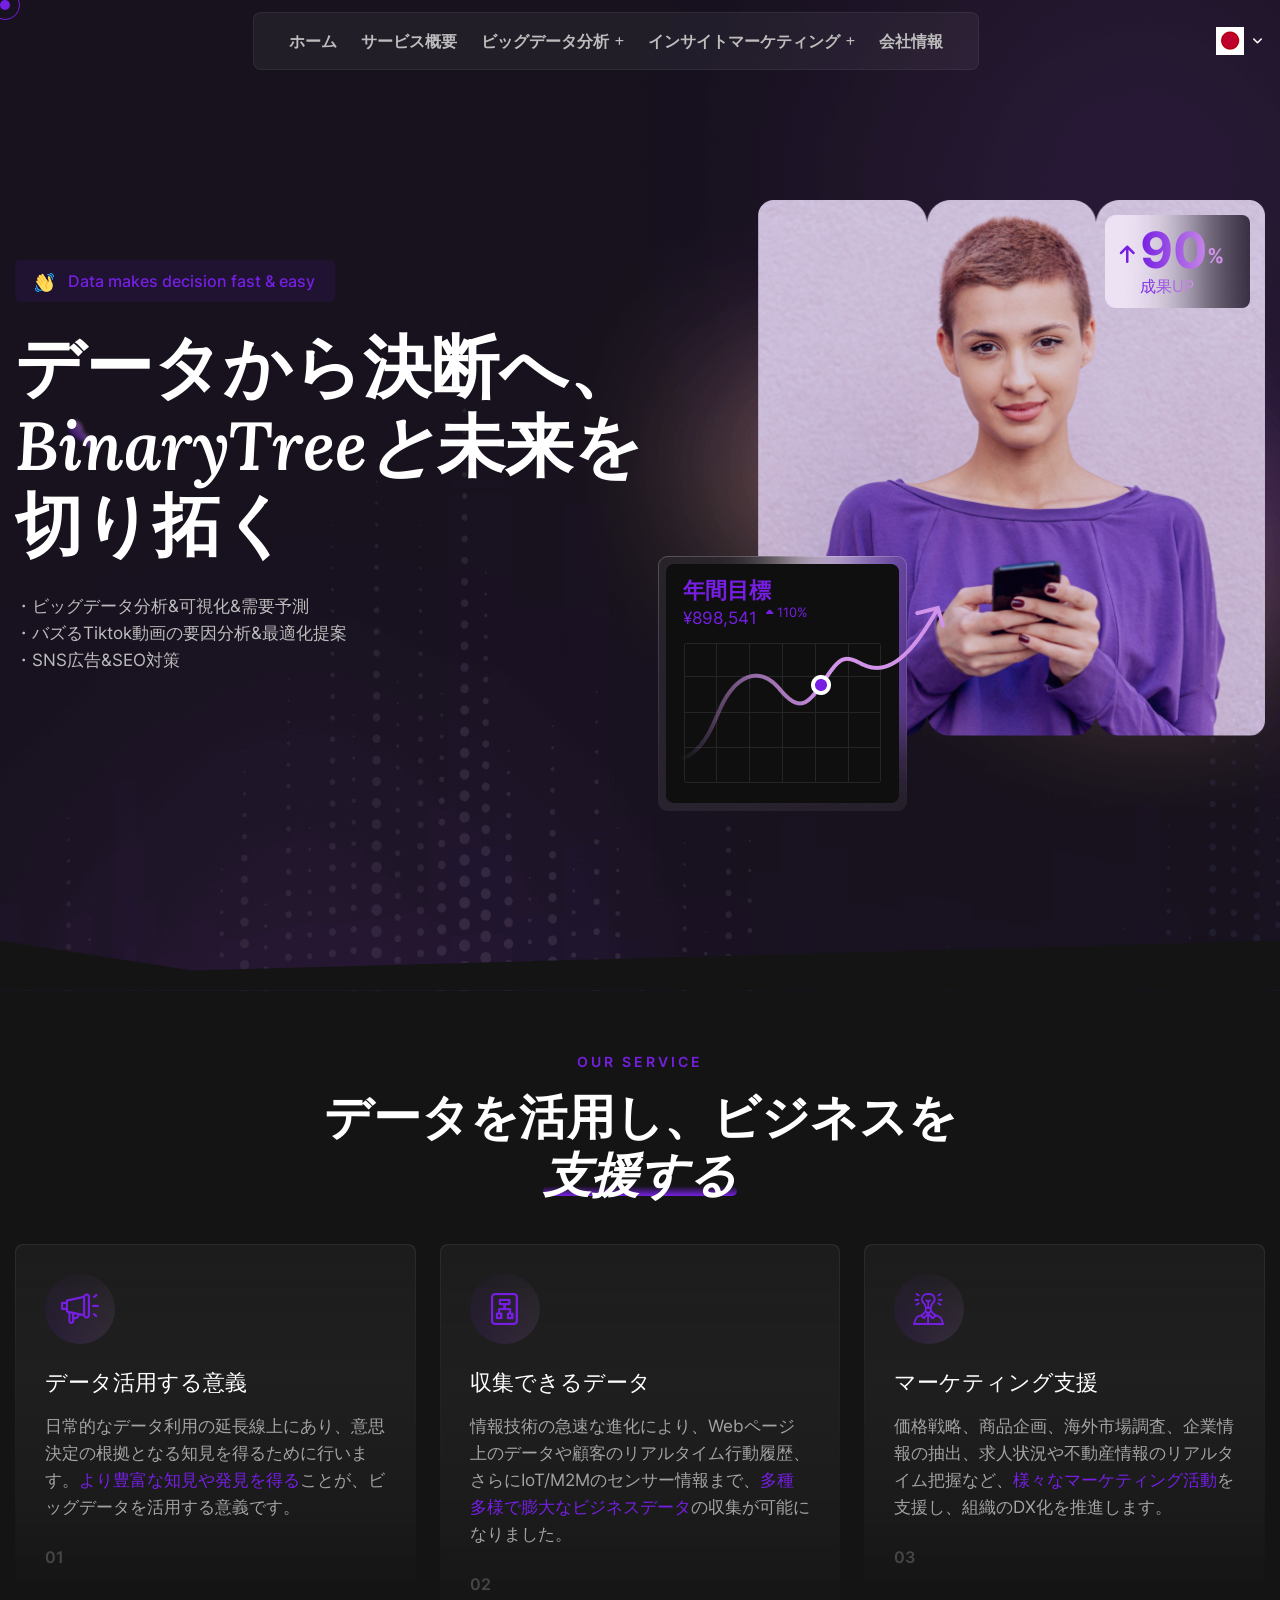
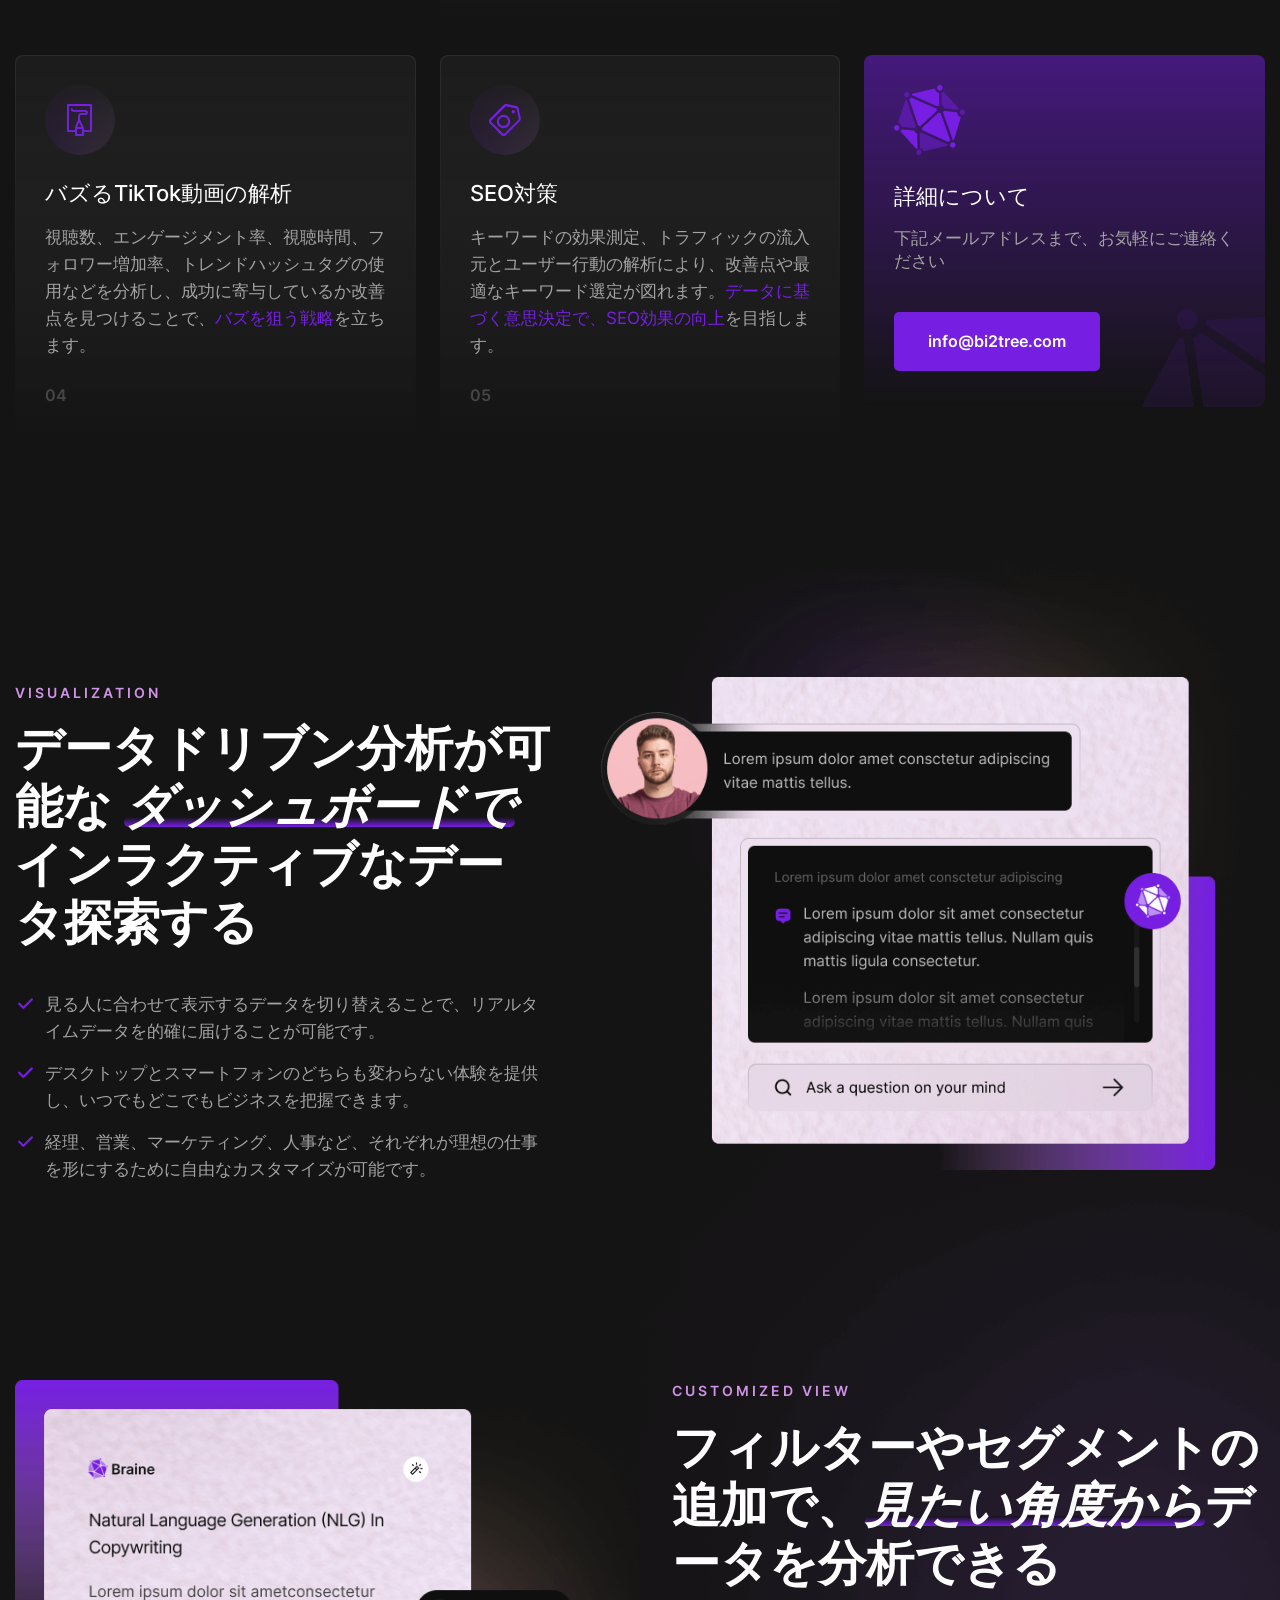
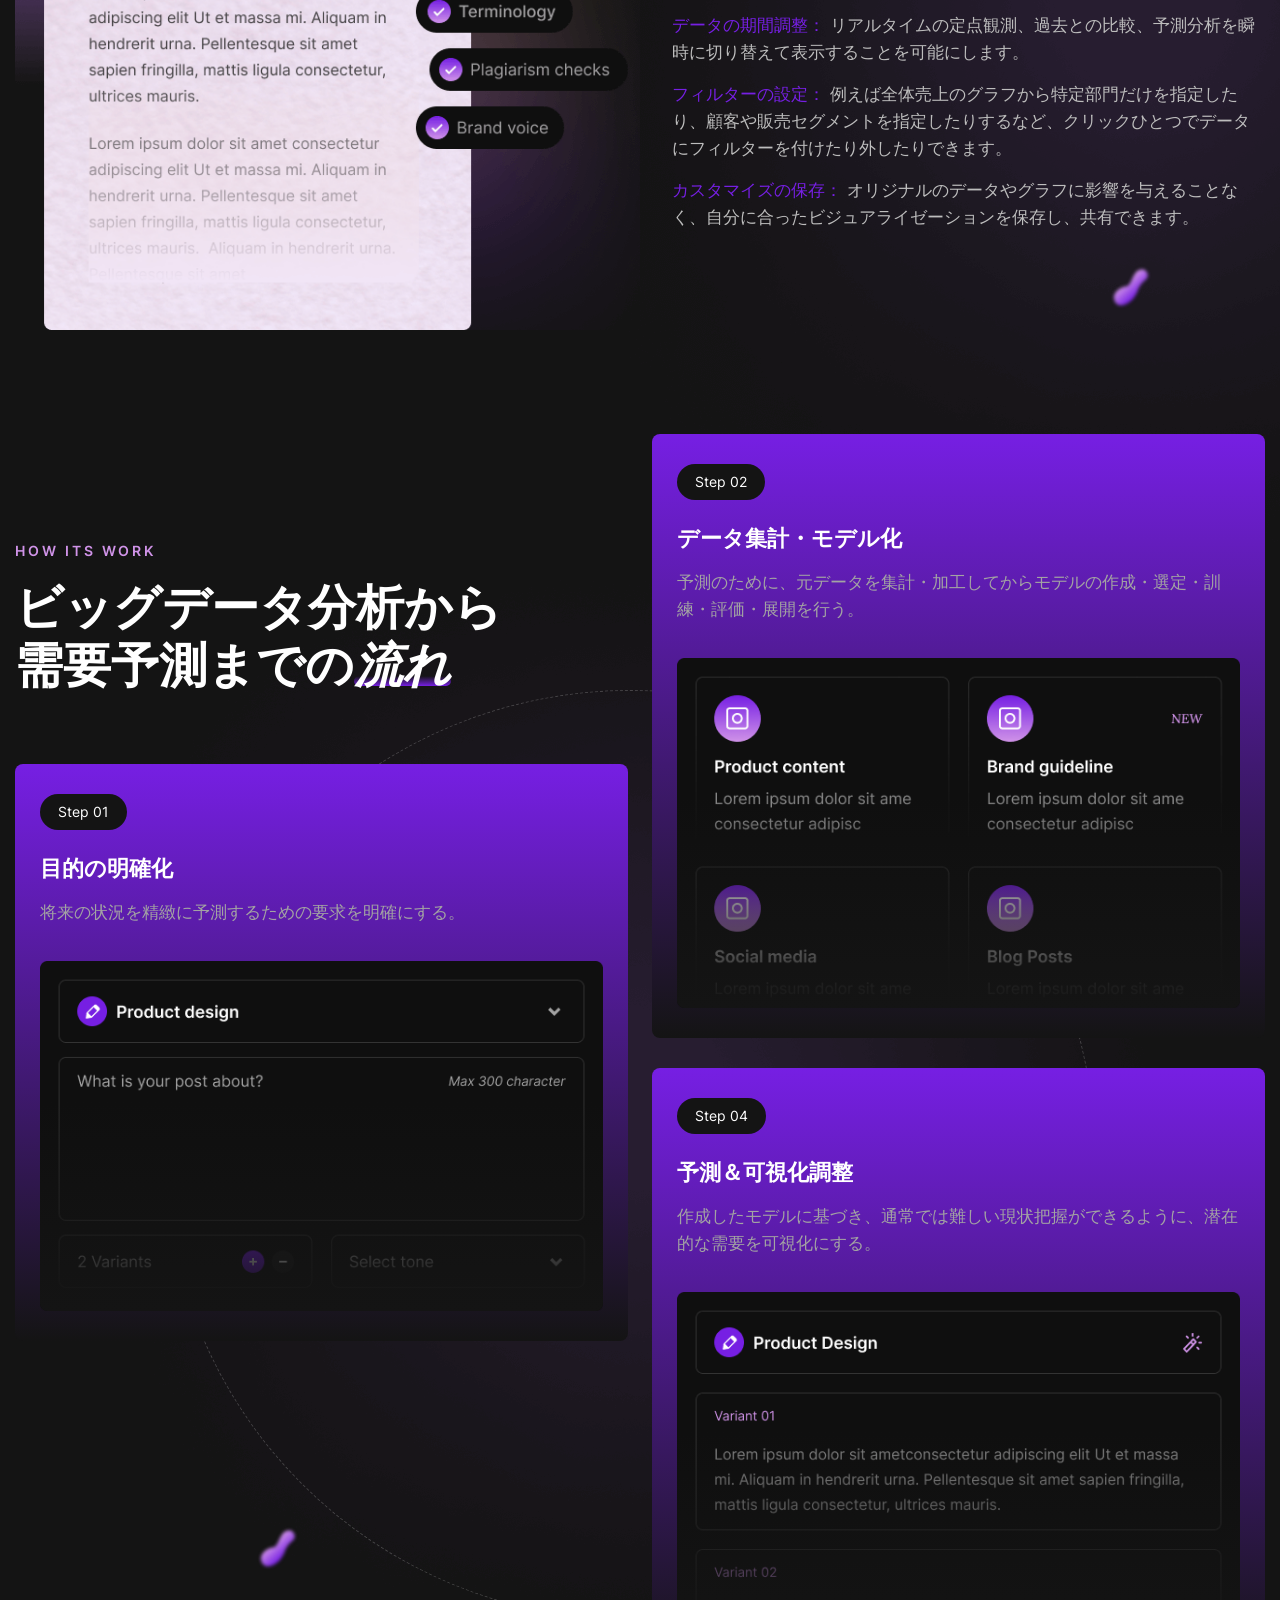
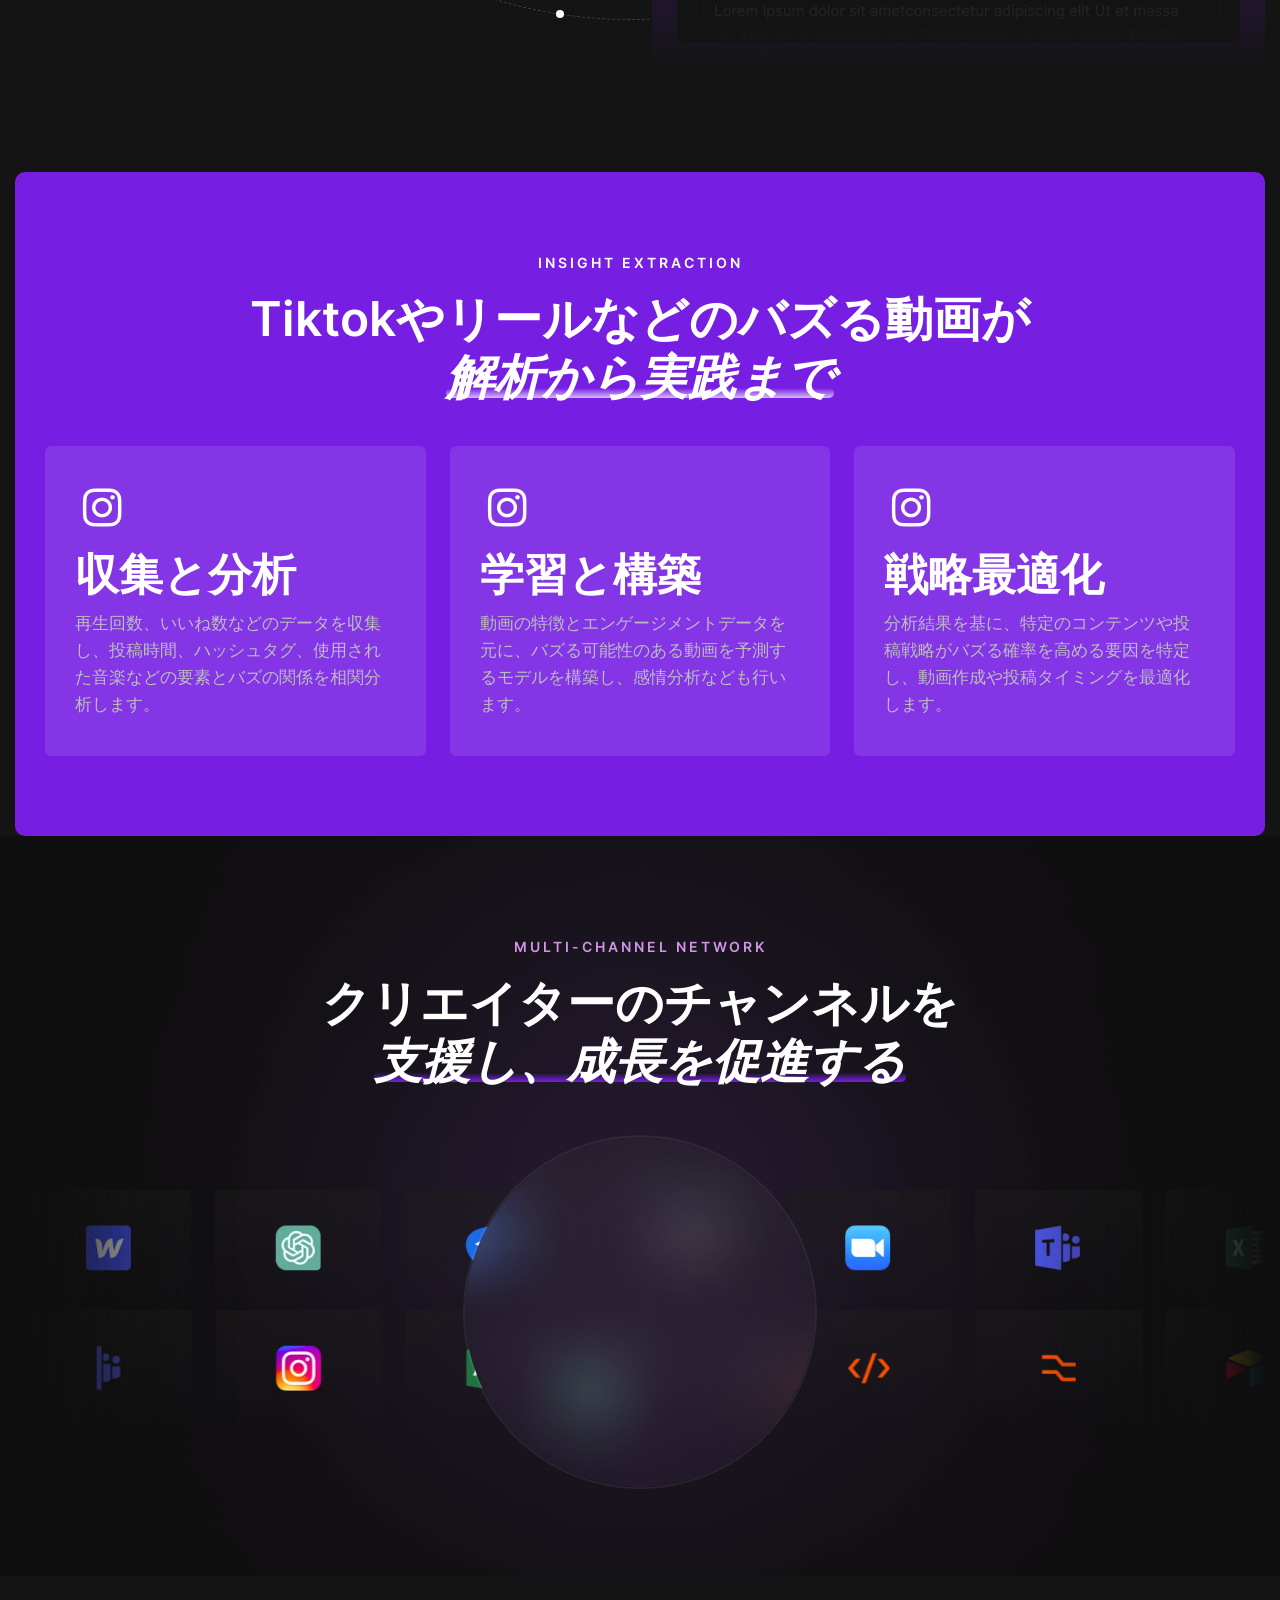
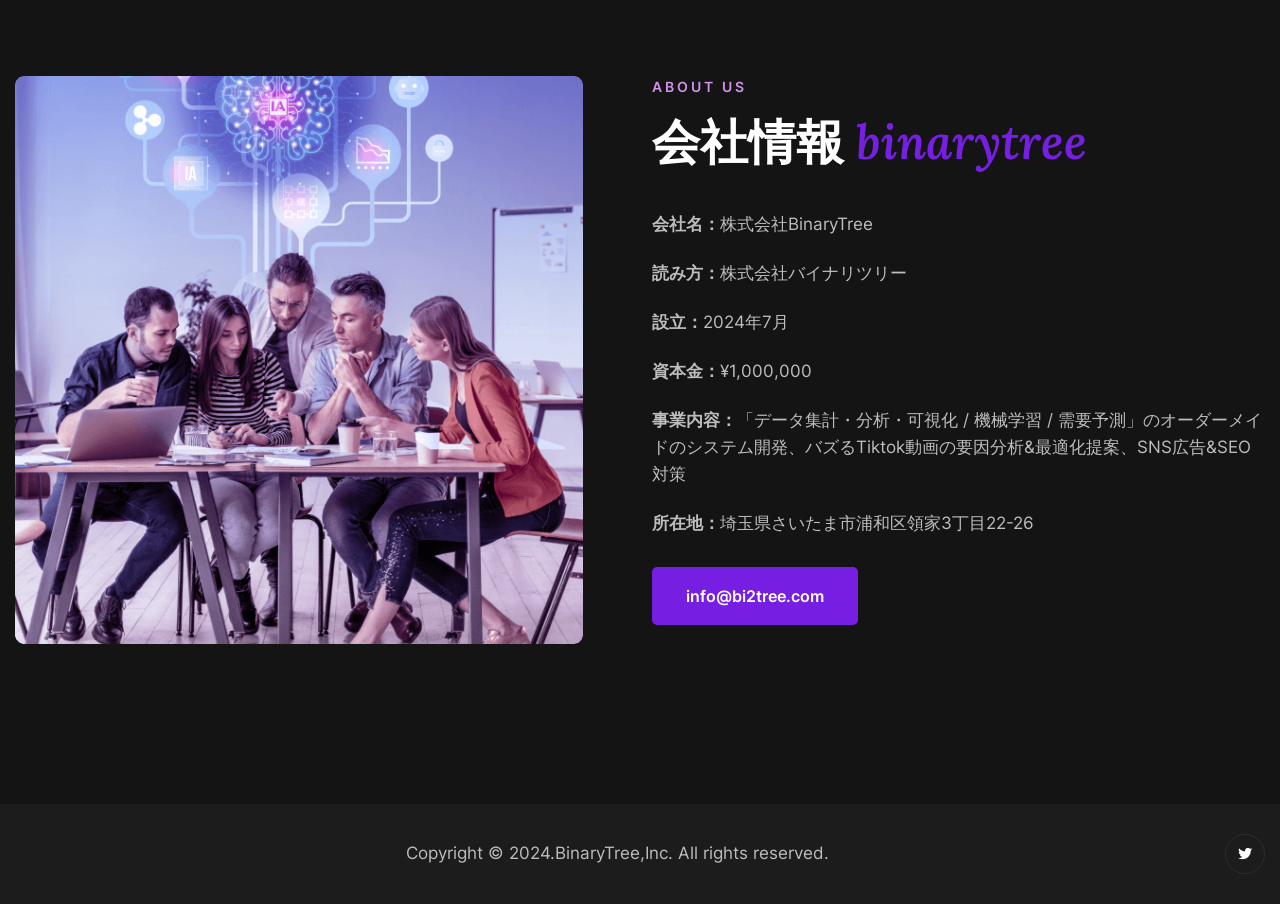
==== index.html @ 40cb36ff "modify mail" ====
<!DOCTYPE html>
<html>
<head>
<meta charset="utf-8">
<title>Braine Digital Agency Business HTML-5 Template | Homepage 01</title>
<!-- Stylesheets -->
<link href="static/css/bootstrap.css" rel="stylesheet">
<link href="static/css/style.css" rel="stylesheet">
<link href="static/css/meanmenu.min.css" rel="stylesheet">
<link href="static/css/responsive.css" rel="stylesheet">

<link href="static/css/css2-Loraitalwght040005000600070016001700_swap.css" rel="stylesheet">
<link href="static/css/css2-Interwght300400500600700800900_swap.css" rel="stylesheet">




<!-- Responsive -->
<meta http-equiv="X-UA-Compatible" content="IE=edge">
<meta name="viewport" content="width=device-width, initial-scale=1.0, maximum-scale=1.0, user-scalable=0">

</head>

<body>

<div class="page-wrapper">
	
	<!-- Cursor -->
	<div class="cursor"></div>
	<div class="cursor-follower"></div>
	<!-- Cursor End -->
 	
	<!-- Preloader -->
	<div class="loader-wrap">
		<div class="preloader">
			<div class="preloader-close">x</div>
			<div id="handle-preloader" class="handle-preloader">
				<div class="animation-preloader">
					<div class="txt-loading">
						<span data-text-preloader="L" class="letters-loading">L</span>
						<span data-text-preloader="O" class="letters-loading">O</span>
						<span data-text-preloader="A" class="letters-loading">A</span>
						<span data-text-preloader="D" class="letters-loading">D</span>
						<span data-text-preloader="I" class="letters-loading">I</span>
						<span data-text-preloader="N" class="letters-loading">N</span>
						<span data-text-preloader="G" class="letters-loading">G</span>
					</div>
				</div>
			</div>
		</div>
	</div>
	<!-- Preloader End -->
	
	<!-- Main Header -->
	<header class="main-header header-style-one">
		
		<!-- Header Lower -->
		<div class="header-lower">
			<div class="auto-container">
				<div class="inner-container">
					<div class="d-flex justify-content-between align-items-center flex-wrap">
						
						<div class="logo-box">
							<div class="logo"><a href=""><img src="static/picture/logo.svg" alt="" title=""></a></div>
						</div>
						
						<div class="nav-outer d-flex flex-wrap">
							<!-- Main Menu -->
							<nav class="main-menu navbar-expand-md">
								<div class="navbar-header">
									<!-- Toggle Button -->    	
									<button class="navbar-toggler" type="button" data-toggle="collapse" data-target="#navbarSupportedContent" aria-controls="navbarSupportedContent" aria-expanded="false" aria-label="Toggle navigation">
										<span class="icon-bar"></span>
										<span class="icon-bar"></span>
										<span class="icon-bar"></span>
									</button>
								</div>

								<!-- Nav Bar -->
								<div class="navbar-collapse collapse clearfix" id="navbarSupportedContent">
									<ul class="navigation clearfix">
<!--										<li class="dropdown"><a href="#">Home</a>-->
<!--											<ul>-->
<!--												<li><a href="">HomePage 01</a></li>-->
<!--												<li><a href="index-2.html">HomePage 02</a></li>-->
<!--												<li><a href="index-3.html">HomePage 03</a></li>-->
<!--												<li class="dropdown"><a href="#">Header Style</a>-->
<!--													<ul>-->
<!--														<li><a href="">Header 01</a></li>-->
<!--														<li><a href="index-2.html">Header 02</a></li>-->
<!--														<li><a href="index-3.html">Header 03</a></li>-->
<!--													</ul>-->
<!--												</li>-->
<!--											</ul>-->
<!--										</li>-->
										<li><a href="#">ホーム</a></li>
										<li><a href="#our-services">サービス概要</a></li>
										<li class="dropdown"><a href="#">ビッグデータ分析</a>
											<ul>
												<li><a href="#visualization">ビジュアライゼーション</a></li>
												<li><a href="#customized-view">カスタマイズビュー</a></li>
												<li><a href="#how-it-works">需要予測</a></li>
											</ul>
										</li>
										<li class="dropdown"><a href="#">インサイトマーケティング</a>
											<ul>
												<li><a href="#insight-ex">インサイト抽出</a></li>
												<li><a href="#mcn-support">MCNサポート</a></li>
												<li><a href="#channels">成功事例</a></li>
											</ul>
										</li>
										<li><a href="#about-us">会社情報</a></li>
									</ul>
								</div>
							</nav>
						</div>

						<!-- Main Menu End-->
						<div class="outer-box d-flex align-items-center flex-wrap">

							<!-- Language DropDown -->
							<div class="language-dropdown">
								<button class="btn dropdown-toggle" type="button" id="dropdownMenuButton1" data-bs-toggle="dropdown" aria-expanded="false">
									<span class="flag"><img src="static/picture/japan.png" alt=""></span> <span class="fa-solid fa-angle-down fa-fw"></span>
								</button>
								<ul class="dropdown-menu" aria-labelledby="dropdownMenuButton1">
									<li><a class="dropdown-item" href="#"><span class="flag"><img src="static/picture/japan.png" alt=""></span>Japan</a></li>
<!--									<li><a class="dropdown-item" href="#"><span class="flag"><img src="static/picture/arabic.png" alt=""></span> Arbic</a></li>-->
<!--									<li><a class="dropdown-item" href="#"><span class="flag"><img src="static/picture/germany.png" alt=""></span> German</a></li>-->
<!--									<li><a class="dropdown-item" href="#"><span class="flag"><img src="static/picture/france.png" alt=""></span> French</a></li>-->
								</ul>
							</div>

							<!-- Button Box -->
<!--							<div class="main-header_buttons">-->
<!--								<a href="#" class="template-btn btn-style-two">-->
<!--									<span class="btn-wrap">-->
<!--										<span class="text-one">Login</span>-->
<!--										<span class="text-two">Login</span>-->
<!--									</span>-->
<!--								</a>-->
<!--								<a href="#" class="template-btn btn-style-one">-->
<!--									<span class="btn-wrap">-->
<!--										<span class="text-one">Join now</span>-->
<!--										<span class="text-two">Join now</span>-->
<!--									</span>-->
<!--								</a>-->
<!--							</div>-->

							<!-- Mobile Navigation Toggler -->
							<div class="mobile-nav-toggler">
								<svg xmlns="http://www.w3.org/2000/svg" class="icon icon-tabler icon-tabler-menu-2" width="24" height="24" viewbox="0 0 24 24" stroke-width="1.5" stroke="currentColor" fill="none" stroke-linecap="round" stroke-linejoin="round"><path stroke="none" d="M0 0h24v24H0z" fill="none"></path><path d="M4 6l16 0"></path><path d="M4 12l16 0"></path><path d="M4 18l16 0"></path></svg>
							</div>

						</div>
						
					</div>
				</div>
			</div>
		</div>
		<!--End Header Lower-->
		
		<!-- Mobile Menu  -->
		<div class="mobile-menu">
			<div class="menu-backdrop"></div>
			<div class="close-btn"><span class="icon fa-solid fa-xmark fa-fw"></span></div>
			
			<nav class="menu-box">
				<div class="nav-logo"><a href=""><img src="static/picture/mobile-logo.svg" alt="" title=""></a></div>
				<div class="menu-outer"><!--Here Menu Will Come Automatically Via Javascript / Same Menu as in Header--></div>
			</nav>
		</div>
		<!-- End Mobile Menu -->
	
	</header>
	<!-- End Main Header -->
	
	<!-- Slider One -->
	<section class="slider-one">
		<div class="main-slider swiper-container">
			<div class="swiper-wrapper">

				<!-- Slide -->
				<div class="swiper-slide">
					<div class="slider-one_icon" style="background-image:url(static/image/icon-1.png)"></div>
					<div class="slider-one_icon-two" style="background-image:url(static/image/icon-1.png)"></div>
					<div class="slider-one_pattern" style="background-image:url(static/image/pattern-1.png)"></div>
					<div class="slider-one_pattern-two" style="background-image:url(static/image/pattern-2.png)"></div>
					<div class="slider-one_pattern-four" style="background-image:url(static/image/pattern-4.png)"></div>
					<div class="auto-container">
						<div class="row clearfix">
							<!-- Content Column -->
							<div class="slider-one_content col-lg-7 col-md-12 col-sm-12">
								<div class="slider-one_content-inner">
									<div class="slider-one_title"><i><img src="static/picture/hand.png" alt=""></i> Data makes decision fast & easy</div>
									<h1 class="slider-one_heading">データから決断へ、<span>BinaryTreeと</span>未来を<br/>切り拓く</h1>
									<div class="slider-one_text">・ビッグデータ分析&可視化&需要予測<br/>・バズるTiktok動画の要因分析&最適化提案<br/>・SNS広告&SEO対策 </div>
<!--									<div class="slider-one_button d-flex align-items-center flex-wrap">-->
<!--										<a href="about.html" class="template-btn btn-style-one">-->
<!--											<span class="btn-wrap">-->
<!--												<span class="text-one">Know more here</span>-->
<!--												<span class="text-two">Know more here</span>-->
<!--											</span>-->
<!--										</a>-->
<!--										<div class="slider-one_video">-->
<!--											<a href="#" class="lightbox-video play-box"><span class="fa fa-play"></span></a>-->
<!--										</div>-->
<!--									</div>-->
								</div>
							</div>
							<!-- Image Column -->
							<div class="slider-one_image-column col-lg-5 col-md-12 col-sm-12">
								<div class="slider-one_pattern-three" style="background-image:url(static/image/pattern-3.png)"></div>
								<div class="slider-one_image-outer">
									<!-- Slider One Author -->
<!--									<div class="slider-one_author">-->
<!--										<i><img src="static/picture/icon-2.png" alt=""></i>-->
<!--										<h5 class="slider-one_author-name">Sara Ven</h5>-->
<!--										<div class="slider-one_author-text">Social media manger</div>-->
<!--									</div>-->
									<!-- Slider One Percent -->
									<div class="slider-one_percentage">
										<i class="fa-solid fa-arrow-up fa-fw"></i>
										<div class="slider-one_percent">90<sub>%</sub></div>
										<div class="slider-one_percentage-text">成果UP</div>
									</div>
									<div class="slider-one_graph">
										<div class="slider-one_graph-title">年間目標 <span>¥898,541 <sup><i class="fa-solid fa-caret-up fa-fw"></i>110%</sup></span></div>
										<img src="static/picture/graph.png" alt="">
									</div>
									<div class="slider-one_image">
										<img src="static/picture/image-1.png" alt="">
									</div>
								</div>
							</div>
						</div>
						
					</div>
				</div>

<!--				&lt;!&ndash; Slide &ndash;&gt;-->
<!--				<div class="swiper-slide">-->
<!--					<div class="slider-one_icon" style="background-image:url(static/image/icon-1.png)"></div>-->
<!--					<div class="slider-one_icon-two" style="background-image:url(static/image/icon-1.png)"></div>-->
<!--					<div class="slider-one_pattern" style="background-image:url(static/image/pattern-1.png)"></div>-->
<!--					<div class="slider-one_pattern-two" style="background-image:url(static/image/pattern-2.png)"></div>-->
<!--					<div class="slider-one_pattern-four" style="background-image:url(static/image/pattern-4.png)"></div>-->
<!--					<div class="auto-container">-->
<!--						<div class="row clearfix">-->
<!--							&lt;!&ndash; Content Column &ndash;&gt;-->
<!--							<div class="slider-one_content col-lg-7 col-md-12 col-sm-12">-->
<!--								<div class="slider-one_content-inner">-->
<!--									<div class="slider-one_title"><i><img src="static/picture/hand.png" alt=""></i> AI makes content fast & easy</div>-->
<!--									<h1 class="slider-one_heading">Crafting digital brilliance <span>AI-Driven</span> copywriting</h1>-->
<!--									<div class="slider-one_text">Lorem ipsum dolor sit amet consectetur adipiscing elit Ut et massa mi. Aliquam in hendrerit urna. Pellentesque sit amet sapien.</div>-->
<!--									<div class="slider-one_button d-flex align-items-center flex-wrap">-->
<!--										<a href="about.html" class="template-btn btn-style-one">-->
<!--											<span class="btn-wrap">-->
<!--												<span class="text-one">Get started free</span>-->
<!--												<span class="text-two">Get started free</span>-->
<!--											</span>-->
<!--										</a>-->
<!--										<div class="slider-one_video">-->
<!--											<a href="#" class="lightbox-video play-box"><span class="fa fa-play"></span></a>-->
<!--										</div>-->
<!--									</div>-->
<!--								</div>-->
<!--							</div>-->
<!--							&lt;!&ndash; Image Column &ndash;&gt;-->
<!--							<div class="slider-one_image-column col-lg-5 col-md-12 col-sm-12">-->
<!--								<div class="slider-one_pattern-three" style="background-image:url(static/image/pattern-3.png)"></div>-->
<!--								<div class="slider-one_image-outer">-->
<!--									&lt;!&ndash; Slider One Author &ndash;&gt;-->
<!--									<div class="slider-one_author">-->
<!--										<i><img src="static/picture/icon-2.png" alt=""></i>-->
<!--										<h5 class="slider-one_author-name">Sara Ven</h5>-->
<!--										<div class="slider-one_author-text">Social media manger</div>-->
<!--									</div>-->
<!--									&lt;!&ndash; Slider One Percent &ndash;&gt;-->
<!--									<div class="slider-one_percentage">-->
<!--										<i class="fa-solid fa-arrow-up fa-fw"></i>-->
<!--										<div class="slider-one_percent">90<sub>%</sub></div>-->
<!--										<div class="slider-one_percentage-text">efficiency</div>-->
<!--									</div>-->
<!--									<div class="slider-one_graph">-->
<!--										<div class="slider-one_graph-title">Annual goal <span>$98,541 <sup><i class="fa-solid fa-caret-up fa-fw"></i>110%</sup></span></div>-->
<!--										<img src="static/picture/graph.png" alt="">-->
<!--									</div>-->
<!--									<div class="slider-one_image">-->
<!--										<img src="static/picture/image-1.png" alt="">-->
<!--									</div>-->
<!--								</div>-->
<!--							</div>-->
<!--						</div>-->
<!--						-->
<!--					</div>-->
<!--				</div>-->

<!--				&lt;!&ndash; Slide &ndash;&gt;-->
<!--				<div class="swiper-slide">-->
<!--					<div class="slider-one_icon" style="background-image:url(static/image/icon-1.png)"></div>-->
<!--					<div class="slider-one_icon-two" style="background-image:url(static/image/icon-1.png)"></div>-->
<!--					<div class="slider-one_pattern" style="background-image:url(static/image/pattern-1.png)"></div>-->
<!--					<div class="slider-one_pattern-two" style="background-image:url(static/image/pattern-2.png)"></div>-->
<!--					<div class="slider-one_pattern-four" style="background-image:url(static/image/pattern-4.png)"></div>-->
<!--					<div class="auto-container">-->
<!--						<div class="row clearfix">-->
<!--							&lt;!&ndash; Content Column &ndash;&gt;-->
<!--							<div class="slider-one_content col-lg-7 col-md-12 col-sm-12">-->
<!--								<div class="slider-one_content-inner">-->
<!--									<div class="slider-one_title"><i><img src="static/picture/hand.png" alt=""></i> AI makes content fast & easy</div>-->
<!--									<h1 class="slider-one_heading">Crafting digital brilliance <span>AI-Driven</span> copywriting</h1>-->
<!--									<div class="slider-one_text">Lorem ipsum dolor sit amet consectetur adipiscing elit Ut et massa mi. Aliquam in hendrerit urna. Pellentesque sit amet sapien.</div>-->
<!--									<div class="slider-one_button d-flex align-items-center flex-wrap">-->
<!--										<a href="about.html" class="template-btn btn-style-one">-->
<!--											<span class="btn-wrap">-->
<!--												<span class="text-one">Get started free</span>-->
<!--												<span class="text-two">Get started free</span>-->
<!--											</span>-->
<!--										</a>-->
<!--										<div class="slider-one_video">-->
<!--											<a href="#" class="lightbox-video play-box"><span class="fa fa-play"></span></a>-->
<!--										</div>-->
<!--									</div>-->
<!--								</div>-->
<!--							</div>-->
<!--							&lt;!&ndash; Image Column &ndash;&gt;-->
<!--							<div class="slider-one_image-column col-lg-5 col-md-12 col-sm-12">-->
<!--								<div class="slider-one_pattern-three" style="background-image:url(static/image/pattern-3.png)"></div>-->
<!--								<div class="slider-one_image-outer">-->
<!--									&lt;!&ndash; Slider One Author &ndash;&gt;-->
<!--									<div class="slider-one_author">-->
<!--										<i><img src="static/picture/icon-2.png" alt=""></i>-->
<!--										<h5 class="slider-one_author-name">Sara Ven</h5>-->
<!--										<div class="slider-one_author-text">Social media manger</div>-->
<!--									</div>-->
<!--									&lt;!&ndash; Slider One Percent &ndash;&gt;-->
<!--									<div class="slider-one_percentage">-->
<!--										<i class="fa-solid fa-arrow-up fa-fw"></i>-->
<!--										<div class="slider-one_percent">90<sub>%</sub></div>-->
<!--										<div class="slider-one_percentage-text">efficiency</div>-->
<!--									</div>-->
<!--									<div class="slider-one_graph">-->
<!--										<div class="slider-one_graph-title">Annual goal <span>$98,541 <sup><i class="fa-solid fa-caret-up fa-fw"></i>110%</sup></span></div>-->
<!--										<img src="static/picture/graph.png" alt="">-->
<!--									</div>-->
<!--									<div class="slider-one_image">-->
<!--										<img src="static/picture/image-1.png" alt="">-->
<!--									</div>-->
<!--								</div>-->
<!--							</div>-->
<!--						</div>-->
<!--						-->
<!--					</div>-->
<!--				</div>-->

			</div>
		</div>
	</section>
	<!-- End Main Slider Section -->

	<!-- Services One -->
	<section id="our-services" class="services-one">
		<div class="auto-container">
			<!-- Sec Title -->
			<div class="sec-title centered">
				<div class="sec-title_title">Our Service</div>
				<h2 class="sec-title_heading">データを活用し、ビジネスを <br> <span>支援する</span></h2>
			</div>
			<div class="row clearfix">

				<!-- Service Block One -->
				<div class="service-block_one col-lg-4 col-md-6 col-sm-12">
					<div class="service-block_one-inner wow fadeInLeft" data-wow-delay="0ms" data-wow-duration="1500ms">
						<div class="service-block_one-icon">
							<i class="icon-speaker1"></i>
						</div>
						<h5 class="service-block_one-heading"><a href="service-detail.html">データ活用する意義</a></h5>
						<div class="service-block_one-text">日常的なデータ利用の延長線上にあり、意思決定の根拠となる知見を得るために行います。<span>より豊富な知見や発見を得る</span>ことが、ビッグデータを活用する意義です。</div>
						<div class="lower-box d-flex justify-content-between align-items-center flex-wrap">
							<div class="service-block_one-number">01</div>
						</div>
					</div>
				</div>

				<!-- Service Block One -->
				<div class="service-block_one col-lg-4 col-md-6 col-sm-12">
					<div class="service-block_one-inner wow fadeInUp" data-wow-delay="0ms" data-wow-duration="1500ms">
						<div class="service-block_one-icon">
							<i class="icon-marketing"></i>
						</div>
						<h5 class="service-block_one-heading"><a href="service-detail.html">収集できるデータ</a></h5>
						<div class="service-block_one-text">情報技術の急速な進化により、Webページ上のデータや顧客のリアルタイム行動履歴、さらにIoT/M2Mのセンサー情報まで、<span>多種多様で膨大なビジネスデータ</span>の収集が可能になりました。</div>
						<div class="lower-box d-flex justify-content-between align-items-center flex-wrap">
							<div class="service-block_one-number">02</div>
						</div>
					</div>
				</div>

				<!-- Service Block One -->
				<div class="service-block_one col-lg-4 col-md-6 col-sm-12">
					<div class="service-block_one-inner wow fadeInRight" data-wow-delay="0ms" data-wow-duration="1500ms">
						<div class="service-block_one-icon">
							<i class="icon-users"></i>
						</div>
						<h5 class="service-block_one-heading"><a href="service-detail.html">マーケティング支援</a></h5>
						<div class="service-block_one-text">価格戦略、商品企画、海外市場調査、企業情報の抽出、求人状況や不動産情報のリアルタイム把握など、<span>様々なマーケティング活動</span>を支援し、組織のDX化を推進します。</div>
						<div class="lower-box d-flex justify-content-between align-items-center flex-wrap">
							<div class="service-block_one-number">03</div>
						</div>
					</div>
				</div>

				<!-- Service Block One -->
				<div class="service-block_one col-lg-4 col-md-6 col-sm-12">
					<div class="service-block_one-inner wow fadeInLeft" data-wow-delay="0ms" data-wow-duration="1500ms">
						<div class="service-block_one-icon">
							<i class="icon-copyright"></i>
						</div>
						<h5 class="service-block_one-heading"><a href="service-detail.html">バズるTikTok動画の解析</a></h5>
						<div class="service-block_one-text">視聴数、エンゲージメント率、視聴時間、フォロワー増加率、トレンドハッシュタグの使用などを分析し、成功に寄与しているか改善点を見つけることで、<span>バズを狙う戦略</span>を立ちます。 </div>
						<div class="lower-box d-flex justify-content-between align-items-center flex-wrap">
							<div class="service-block_one-number">04</div>
						</div>
					</div>
				</div>

				<!-- Service Block One -->
				<div class="service-block_one col-lg-4 col-md-6 col-sm-12">
					<div class="service-block_one-inner wow fadeInUp" data-wow-delay="0ms" data-wow-duration="1500ms">
						<div class="service-block_one-icon">
							<i class="icon-tag"></i>
						</div>
						<h5 class="service-block_one-heading"><a href="service-detail.html">SEO対策</a></h5>
						<div class="service-block_one-text">キーワードの効果測定、トラフィックの流入元とユーザー行動の解析により、改善点や最適なキーワード選定が図れます。<span>データに基づく意思決定で、SEO効果の向上</span>を目指します。</div>
						<div class="lower-box d-flex justify-content-between align-items-center flex-wrap">
							<div class="service-block_one-number">05</div>
						</div>
					</div>
				</div>

				<!-- Service Block Two -->
				<div class="service-block_two col-lg-4 col-md-6 col-sm-12">
					<div class="service-block_two-inner wow fadeInRight" data-wow-delay="0ms" data-wow-duration="1500ms">
						<div class="service-block_two-sideicon" style="background-image:url(static/image/service-1.png)"></div>
						<div class="service-block_two-icon">
							<img src="static/picture/service.png" alt="">
						</div>
						<h5 class="service-block_two-heading"><a href="service-detail.html">詳細について</a></h5>
						<div class="service-block_two-text">下記メールアドレスまで、お気軽にご連絡ください </div>
						<div class="service-block_two-button">
							<a href="service.html" class="template-btn btn-style-one">
								<span class="btn-wrap">
									<span class="text-one">info@bi2tree.com</span>
									<span class="text-two">info@bi2tree.com</span>
								</span>
							</a>
						</div>
					</div>
				</div>

			</div>
		</div>
	</section>
	<!-- End Services One -->

	<!-- Answer One -->
	<section id="visualization" class="answer-one">
		<div class="auto-container">
			<div class="row clearfix">

				<!-- Tab Column -->
				<div class="answer-one_title-column col-lg-5 col-md-12 col-sm-12">
					<div class="answer-one_title-outer">
						<!-- Sec Title -->
						<div class="sec-title title-anim">
							<div class="sec-title_title">VISUALIZATION</div>
							<h2 class="sec-title_heading">データドリブン分析が可能な <span>ダッシュボードで</span> インラクティブなデータ探索する</h2>
						</div>
						<ul class="answer-one_list">
							<li><i class="fa-solid fa-check fa-fw"></i>見る人に合わせて表示するデータを切り替えることで、リアルタイムデータを的確に届けることが可能です。</li>
							<li><i class="fa-solid fa-check fa-fw"></i>デスクトップとスマートフォンのどちらも変わらない体験を提供し、いつでもどこでもビジネスを把握できます。</li>
							<li><i class="fa-solid fa-check fa-fw"></i>経理、営業、マーケティング、人事など、それぞれが理想の仕事を形にするために自由なカスタマイズが可能です。</li>
						</ul>
					</div>
				</div>

				<!-- Tab Column -->
				<div class="answer-one_content-column col-lg-7 col-md-12 col-sm-12">
					<div class="answer-one_content-outer">
						<div class="answer-one_pattern" style="background-image:url(static/image/faq-shadow.png)"></div>
						<div class="answer-one_image">
							<img src="static/picture/faq.png" alt="">
						</div>
					</div>
				</div>

			</div>
		</div>
	</section>
	<!-- End Answer One -->

	<!-- About One -->
	<section id="customized-view" class="about-one">
		<div class="about-one_pattern" style="background-image:url(static/image/about-pattern.png)"></div>
		<div class="about-one_icon" style="background-image:url(static/image/about-1.png)"></div>
		<div class="about-one_icon-two" style="background-image:url(static/image/about-2.png)"></div>
		<div class="auto-container">
			<div class="row clearfix">

				<!-- Tab Column -->
				<div class="about-one_tab-column col-xl-6 col-lg-6 col-md-12 col-sm-12">
					<div class="about-one_tab-outer">
						<div class="about-one_tab-shadow" style="background-image:url(static/image/tab-shadow.png)"></div>
						<div class="about-one_tab-image">
							<img src="static/picture/tabs.png" alt="">
						</div>
					</div>
				</div>

				<!-- Tab Column -->
				<div class="about-one_content-column col-xl-6 col-lg-6 col-md-12 col-sm-12">
					<div class="about-one_content-outer">
						<!-- Sec Title -->
						<div class="sec-title">
							<div class="sec-title_title">customized view</div>
							<h2 class="sec-title_heading">フィルターやセグメントの追加で、<span>見たい角度から</span>データを分析できる</h2>
						</div>
						<p><span>データの期間調整：</span> リアルタイムの定点観測、過去との比較、予測分析を瞬時に切り替えて表示することを可能にします。</p>
						<p><span>フィルターの設定：</span> 例えば全体売上のグラフから特定部門だけを指定したり、顧客や販売セグメントを指定したりするなど、クリックひとつでデータにフィルターを付けたり外したりできます。</p>
						<p><span>カスタマイズの保存：</span> オリジナルのデータやグラフに影響を与えることなく、自分に合ったビジュアライゼーションを保存し、共有できます。</p>
					</div>
				</div>

			</div>
		</div>
	</section>
	<!-- End About One -->

	<!-- Steps One -->
	<section id="how-it-works" class="steps-one">
		<div class="steps-one_bg" style="background-image:url(static/image/step-1_bg.png)"></div>
		<div class="steps-one_icon" style="background-image:url(static/image/about-2.png)"></div>
		<div class="auto-container">
			<div class="inner-container">
				<div class="circle-layer"></div>
				<div class="dots-layer">
					<span class="dot-one"></span>
					<span class="dot-two"></span>
				</div>

				<!-- Sec Title -->
				<div class="sec-title">
					<div class="sec-title_title">How its work</div>
					<h2 class="sec-title_heading">ビッグデータ分析から <br/> 需要予測までの<span>流れ</span> </h2>
				</div>
				<div class="steps-one_button">
<!--					<a href="about.html" class="template-btn btn-style-two">-->
<!--						<span class="btn-wrap">-->
<!--							<span class="text-one">Know more</span>-->
<!--							<span class="text-two">Know more</span>-->
<!--						</span>-->
<!--					</a>-->
				</div>
				<div class="row clearfix">
					<!-- Column -->
					<div class="column col-lg-6 col-md-12 col-sm-12">
						<!-- Step Block One -->
						<div class="step-block_one">
							<div class="step-block_one-inner">
								<div class="step-block_one-steps">step 01</div>
								<h5 class="step-block_one-title">目的の明確化</h5>
								<div class="step-block_one-text">将来の状況を精緻に予測するための要求を明確にする。</div>
								<div class="step-block_one-content">
									<div class="image">
										<img src="static/picture/step-1.png" alt="">
									</div>
								</div>
							</div>
						</div>
					</div>
					<!-- Column -->
					<div class="column col-lg-6 col-md-12 col-sm-12">

						<!-- Step Block One -->
						<div class="step-block_one">
							<div class="step-block_one-inner">
								<div class="step-block_one-steps">step 02</div>
								<h5 class="step-block_one-title">データ集計・モデル化</h5>
								<div class="step-block_one-text">予測のために、元データを集計・加工してからモデルの作成・選定・訓練・評価・展開を行う。</div>
								<div class="step-block_one-content">
									<div class="image">
										<img src="static/picture/step-2.png" alt="">
									</div>
								</div>
							</div>
						</div>

						<!-- Step Block One -->
						<div class="step-block_one">
							<div class="step-block_one-inner">
								<div class="step-block_one-steps">step 04</div>
								<h5 class="step-block_one-title">予測＆可視化調整</h5>
								<div class="step-block_one-text">作成したモデルに基づき、通常では難しい現状把握ができるように、潜在的な需要を可視化にする。</div>
								<div class="step-block_one-content">
									<div class="image">
										<img src="static/picture/step-3.png" alt="">
									</div>
								</div>
							</div>
						</div>

<!--						&lt;!&ndash; Step Block One &ndash;&gt;-->
<!--						<div class="step-block_one">-->
<!--							<div class="step-block_one-inner">-->
<!--								<div class="step-block_one-steps">step 05</div>-->
<!--								<h5 class="step-block_one-title">運用＆保守</h5>-->
<!--								<div class="step-block_one-text">システムを導入し、運用サポートを提供して意思決定の質を向上させる。</div>-->
<!--							</div>-->
<!--						</div>-->

					</div>
				</div>
			</div>
		</div>
	</section>
	<!-- End Steps One -->

	<!-- Choose One -->
	<section id="insight-ex" class="choose-one">
		<div class="auto-container">
			<div class="inner-container">
				<!-- Sec Title -->
				<div class="sec-title light centered">
					<div class="sec-title_title">Insight extraction</div>
					<h2 class="sec-title_heading">Tiktokやリールなどのバズる動画が <br> <span>解析から実践まで</span></h2>
				</div>
				<div class="row clearfix">

					<!-- Counter Block One -->
					<div class="counter-block_one col-lg-4 col-md-6 col-sm-12">
						<div class="counter-block_one-inner wow fadeInLeft" data-wow-delay="0ms" data-wow-duration="1500ms">
							<div class="counter-block_one-icon fa-brands fa-instagram fa-fw"></div>
							<div class="counter-block_one-count">収集と分析</div>
							<div class="counter-block_one-text">再生回数、いいね数などのデータを収集し、投稿時間、ハッシュタグ、使用された音楽などの要素とバズの関係を相関分析します。</div>
						</div>
					</div>

					<!-- Counter Block One -->
					<div class="counter-block_one col-lg-4 col-md-6 col-sm-12">
						<div class="counter-block_one-inner wow fadeInLeft" data-wow-delay="150ms" data-wow-duration="1500ms">
							<div class="counter-block_one-icon fa-brands fa-instagram fa-fw"></div>
							<div class="counter-block_one-count">学習と構築</div>
							<div class="counter-block_one-text">動画の特徴とエンゲージメントデータを元に、バズる可能性のある動画を予測するモデルを構築し、感情分析なども行います。</div>
						</div>
					</div>

					<!-- Counter Block One -->
					<div class="counter-block_one col-lg-4 col-md-6 col-sm-12">
						<div class="counter-block_one-inner wow fadeInLeft" data-wow-delay="300ms" data-wow-duration="1500ms">
							<div class="counter-block_one-icon fa-brands fa-instagram fa-fw"></div>
							<div class="counter-block_one-count">戦略最適化</div>
							<div class="counter-block_one-text">分析結果を基に、特定のコンテンツや投稿戦略がバズる確率を高める要因を特定し、動画作成や投稿タイミングを最適化します。</div>
						</div>
					</div>

				</div>
			</div>
		</div>
	</section>
	<!-- End Choose One -->





	<!-- Price One -->
<!--	<section class="price-one">-->
<!--		<div class="price-one_bg" style="background-image:url(static/image/price-bg.png)"></div>-->
<!--		<div class="auto-container">-->
<!--			<div class="inner-container">-->
<!--				&lt;!&ndash; Sec Title &ndash;&gt;-->
<!--				<div class="sec-title title-anim centered">-->
<!--					<div class="sec-title_title">Our Peicing</div>-->
<!--					<h2 class="sec-title_heading">Join for <span>free</span> Today</h2>-->
<!--				</div>-->
<!--				<div class="pricing-tabs tabs-box">-->
<!--					-->
<!--					&lt;!&ndash;Tab Btns&ndash;&gt;-->
<!--					<div class="buttons-outer">-->
<!--						<ul class="tab-buttons clearfix">-->
<!--							<li data-tab="#prod-monthly" class="tab-btn active-btn">Monthly</li>-->
<!--							<li data-tab="#prod-yearly" class="tab-btn">Yearly</li>-->
<!--						</ul>-->
<!--					</div>-->

<!--					&lt;!&ndash;Tabs Container&ndash;&gt;-->
<!--					<div class="tabs-content">-->
<!--						-->
<!--						&lt;!&ndash; Tab &ndash;&gt;-->
<!--						<div class="tab active-tab" id="prod-monthly">-->
<!--							<div class="content">-->
<!--								<div class="row clearfix">-->

<!--									&lt;!&ndash; Price Block One &ndash;&gt;-->
<!--									<div class="price-block_one col-lg-4 col-md-6 col-sm-12">-->
<!--										<div class="price-block_one-inner">-->
<!--											<div class="price-block_one-title">Starter</div>-->
<!--											<div class="price-block_one-subtitle">Up to 2,000 words / mo</div>-->
<!--											<div class="price-block_one-content">-->
<!--												<div class="d-flex justify-content-between align-items-end flex-wrap">-->
<!--													<div class="price-block_one-price"><sup>$</sup>3<sub>/mo</sub></div>-->
<!--													<div class="price-block_one-text">*Get Braine tailored</div>-->
<!--												</div>-->
<!--												<div class="price-block_one-button">-->
<!--													<a class="template-btn price-one_button" href="#">Start 1 month free trail</a>-->
<!--												</div>-->
<!--												<ul class="price-block_one-list">-->
<!--													<li><i class="fa-solid fa-check fa-fw"></i>Up to 10,000 words</li>-->
<!--													<li><i class="fa-solid fa-check fa-fw"></i>Access to basic tools</li>-->
<!--													<li><i class="fa-solid fa-check fa-fw"></i>Access to AI copywriting tools</li>-->
<!--													<li><i class="fa-solid fa-check fa-fw"></i>Email support only</li>-->
<!--													<li><i class="fa-solid fa-check fa-fw"></i>Advance 700+ tools</li>-->
<!--												</ul>-->
<!--											</div>-->
<!--										</div>-->
<!--									</div>-->

<!--									&lt;!&ndash; Price Block One &ndash;&gt;-->
<!--									<div class="price-block_one active col-lg-4 col-md-6 col-sm-12">-->
<!--										<div class="price-block_one-inner">-->
<!--											<div class="price-one_stars" style="background-image:url(static/image/price-stars.png)"></div>-->
<!--											<div class="price-block_one-title">Professional</div>-->
<!--											<div class="price-block_one-subtitle">Up to 10,000 words / mo</div>-->
<!--											<div class="price-block_one-content">-->
<!--												<div class="d-flex justify-content-between align-items-end flex-wrap">-->
<!--													<div class="price-block_one-price"><sup>$</sup>9<sub>/mo</sub></div>-->
<!--													<div class="price-block_one-text">*Get Braine tailored</div>-->
<!--												</div>-->
<!--												<div class="price-block_one-button">-->
<!--													<a class="template-btn price-one_button" href="#">Start 1 month free trail</a>-->
<!--												</div>-->
<!--												<ul class="price-block_one-list">-->
<!--													<li><i class="fa-solid fa-check fa-fw"></i>Up to 10,000 words</li>-->
<!--													<li><i class="fa-solid fa-check fa-fw"></i>Access to basic tools</li>-->
<!--													<li><i class="fa-solid fa-check fa-fw"></i>Access to AI copywriting tools</li>-->
<!--													<li><i class="fa-solid fa-check fa-fw"></i>Email support only</li>-->
<!--													<li><i class="fa-solid fa-check fa-fw"></i>Advance 700+ tools</li>-->
<!--												</ul>-->
<!--											</div>-->
<!--										</div>-->
<!--									</div>-->

<!--									&lt;!&ndash; Price Block One &ndash;&gt;-->
<!--									<div class="price-block_one col-lg-4 col-md-6 col-sm-12">-->
<!--										<div class="price-block_one-inner">-->
<!--											<div class="price-block_one-title">Enterprise</div>-->
<!--											<div class="price-block_one-subtitle">Up to 10,000 words / mo</div>-->
<!--											<div class="price-block_one-content">-->
<!--												<div class="d-flex justify-content-between align-items-end flex-wrap">-->
<!--													<div class="price-block_one-price"><sup>$</sup>18<sub>/mo</sub></div>-->
<!--													<div class="price-block_one-text">*Get Braine tailored</div>-->
<!--												</div>-->
<!--												<div class="price-block_one-button">-->
<!--													<a class="template-btn price-one_button" href="#">Start 1 month free trail</a>-->
<!--												</div>-->
<!--												<ul class="price-block_one-list">-->
<!--													<li><i class="fa-solid fa-check fa-fw"></i>Up to 10,000 words</li>-->
<!--													<li><i class="fa-solid fa-check fa-fw"></i>Access to basic tools</li>-->
<!--													<li><i class="fa-solid fa-check fa-fw"></i>Access to AI copywriting tools</li>-->
<!--													<li><i class="fa-solid fa-check fa-fw"></i>Email support only</li>-->
<!--													<li><i class="fa-solid fa-check fa-fw"></i>Advance 700+ tools</li>-->
<!--												</ul>-->
<!--											</div>-->
<!--										</div>-->
<!--									</div>-->

<!--								</div>-->
<!--							</div>-->
<!--						</div>-->

<!--						&lt;!&ndash; Tab &ndash;&gt;-->
<!--						<div class="tab" id="prod-yearly">-->
<!--							<div class="content">-->
<!--								<div class="row clearfix">-->
<!--									&lt;!&ndash; Price Block One &ndash;&gt;-->
<!--									<div class="price-block_one col-lg-4 col-md-6 col-sm-12">-->
<!--										<div class="price-block_one-inner">-->
<!--											<div class="price-block_one-title">Starter</div>-->
<!--											<div class="price-block_one-subtitle">Up to 2,000 words / mo</div>-->
<!--											<div class="price-block_one-content">-->
<!--												<div class="d-flex justify-content-between align-items-end flex-wrap">-->
<!--													<div class="price-block_one-price"><sup>$</sup>3<sub>/mo</sub></div>-->
<!--													<div class="price-block_one-text">*Get Braine tailored</div>-->
<!--												</div>-->
<!--												<div class="price-block_one-button">-->
<!--													<a class="template-btn price-one_button" href="#">Start 1 month free trail</a>-->
<!--												</div>-->
<!--												<ul class="price-block_one-list">-->
<!--													<li><i class="fa-solid fa-check fa-fw"></i>Up to 10,000 words</li>-->
<!--													<li><i class="fa-solid fa-check fa-fw"></i>Access to basic tools</li>-->
<!--													<li><i class="fa-solid fa-check fa-fw"></i>Access to AI copywriting tools</li>-->
<!--													<li><i class="fa-solid fa-check fa-fw"></i>Email support only</li>-->
<!--													<li><i class="fa-solid fa-check fa-fw"></i>Advance 700+ tools</li>-->
<!--												</ul>-->
<!--											</div>-->
<!--										</div>-->
<!--									</div>-->

<!--									&lt;!&ndash; Price Block One &ndash;&gt;-->
<!--									<div class="price-block_one active col-lg-4 col-md-6 col-sm-12">-->
<!--										<div class="price-block_one-inner">-->
<!--											<div class="price-one_stars" style="background-image:url(static/image/price-stars.png)"></div>-->
<!--											<div class="price-block_one-title">Professional</div>-->
<!--											<div class="price-block_one-subtitle">Up to 10,000 words / mo</div>-->
<!--											<div class="price-block_one-content">-->
<!--												<div class="d-flex justify-content-between align-items-end flex-wrap">-->
<!--													<div class="price-block_one-price"><sup>$</sup>9<sub>/mo</sub></div>-->
<!--													<div class="price-block_one-text">*Get Braine tailored</div>-->
<!--												</div>-->
<!--												<div class="price-block_one-button">-->
<!--													<a class="template-btn price-one_button" href="#">Start 1 month free trail</a>-->
<!--												</div>-->
<!--												<ul class="price-block_one-list">-->
<!--													<li><i class="fa-solid fa-check fa-fw"></i>Up to 10,000 words</li>-->
<!--													<li><i class="fa-solid fa-check fa-fw"></i>Access to basic tools</li>-->
<!--													<li><i class="fa-solid fa-check fa-fw"></i>Access to AI copywriting tools</li>-->
<!--													<li><i class="fa-solid fa-check fa-fw"></i>Email support only</li>-->
<!--													<li><i class="fa-solid fa-check fa-fw"></i>Advance 700+ tools</li>-->
<!--												</ul>-->
<!--											</div>-->
<!--										</div>-->
<!--									</div>-->

<!--									&lt;!&ndash; Price Block One &ndash;&gt;-->
<!--									<div class="price-block_one col-lg-4 col-md-6 col-sm-12">-->
<!--										<div class="price-block_one-inner">-->
<!--											<div class="price-block_one-title">Enterprise</div>-->
<!--											<div class="price-block_one-subtitle">Up to 10,000 words / mo</div>-->
<!--											<div class="price-block_one-content">-->
<!--												<div class="d-flex justify-content-between align-items-end flex-wrap">-->
<!--													<div class="price-block_one-price"><sup>$</sup>18<sub>/mo</sub></div>-->
<!--													<div class="price-block_one-text">*Get Braine tailored</div>-->
<!--												</div>-->
<!--												<div class="price-block_one-button">-->
<!--													<a class="template-btn price-one_button" href="#">Start 1 month free trail</a>-->
<!--												</div>-->
<!--												<ul class="price-block_one-list">-->
<!--													<li><i class="fa-solid fa-check fa-fw"></i>Up to 10,000 words</li>-->
<!--													<li><i class="fa-solid fa-check fa-fw"></i>Access to basic tools</li>-->
<!--													<li><i class="fa-solid fa-check fa-fw"></i>Access to AI copywriting tools</li>-->
<!--													<li><i class="fa-solid fa-check fa-fw"></i>Email support only</li>-->
<!--													<li><i class="fa-solid fa-check fa-fw"></i>Advance 700+ tools</li>-->
<!--												</ul>-->
<!--											</div>-->
<!--										</div>-->
<!--									</div>-->
<!--								</div>-->
<!--							</div>-->
<!--						</div>-->

<!--					</div>-->

<!--				</div>-->
<!--			</div>-->
<!--		</div>-->
<!--	</section>-->
	<!-- End Price One -->

	<!-- Faq One -->
<!--	<section class="faq-one">-->
<!--		<div class="faq-one_bg" style="background-image:url(static/image/step-1_bg.png)"></div>-->
<!--		<div class="faq-one_icon" style="background-image:url(static/image/about-2.png)"></div>-->
<!--		<div class="auto-container">-->
<!--			<div class="row clearfix">-->

<!--				&lt;!&ndash; Tab Column &ndash;&gt;-->
<!--				<div class="faq-one_title-column col-lg-5 col-md-12 col-sm-12">-->
<!--					<div class="faq-one_title-outer">-->
<!--						&lt;!&ndash; Sec Title &ndash;&gt;-->
<!--						<div class="sec-title title-anim">-->
<!--							<div class="sec-title_title">faq</div>-->
<!--							<h2 class="sec-title_heading">Frequently asked <span>questions</span></h2>-->
<!--							<div class="sec-title_text">Lorem ipsum dolor sit amet consectetur adipiscing vitae mattis tellus. Nullam quis mattis ligula consectetur.</div>-->
<!--						</div>-->
<!--						<div class="faq-one_button">-->
<!--							<a href="contact.html" class="template-btn btn-style-one">-->
<!--								<span class="btn-wrap">-->
<!--									<span class="text-one">Contact now</span>-->
<!--									<span class="text-two">Contact now</span>-->
<!--								</span>-->
<!--							</a>-->
<!--						</div>-->
<!--					</div>-->
<!--				</div>-->

<!--				&lt;!&ndash; Accordian Column &ndash;&gt;-->
<!--				<div class="faq-one_accordian-column col-lg-7 col-md-12 col-sm-12">-->
<!--					<div class="faq-one_accordian-outer">-->

<!--						&lt;!&ndash; Accordion Box &ndash;&gt;-->
<!--						<ul class="accordion-box_two">-->
<!--									-->
<!--							&lt;!&ndash; Block &ndash;&gt;-->
<!--							<li class="accordion block">-->
<!--								<div class="acc-btn"><div class="icon-outer"><span class="icon icon-plus fa-solid fa-plus fa-fw"></span></div>How does your AI copywriting tool work?</div>-->
<!--								<div class="acc-content">-->
<!--									<div class="content">-->
<!--										<div class="text">Our AI copywriting tool uses sophisticated algorithms to understand context, tone, and language nuances. Users input specific details or prompts, and the AI generates high-quality content based on that input, refining.</div>-->
<!--									</div>-->
<!--								</div>-->
<!--							</li>-->
<!--										-->
<!--							&lt;!&ndash; Block &ndash;&gt;-->
<!--							<li class="accordion block">-->
<!--								<div class="acc-btn"><div class="icon-outer"><span class="icon icon-plus fa-solid fa-plus fa-fw"></span></div>What is AI copywriting?</div>-->
<!--								<div class="acc-content">-->
<!--									<div class="content">-->
<!--										<div class="text">Our AI copywriting tool uses sophisticated algorithms to understand context, tone, and language nuances. Users input specific details or prompts, and the AI generates high-quality content based on that input, refining.</div>-->
<!--									</div>-->
<!--								</div>-->
<!--							</li>-->

<!--							&lt;!&ndash; Block &ndash;&gt;-->
<!--							<li class="accordion block">-->
<!--								<div class="acc-btn"><div class="icon-outer"><span class="icon icon-plus fa-solid fa-plus fa-fw"></span></div>Can I trust the content generated by AI?</div>-->
<!--								<div class="acc-content">-->
<!--									<div class="content">-->
<!--										<div class="text">Our AI copywriting tool uses sophisticated algorithms to understand context, tone, and language nuances. Users input specific details or prompts, and the AI generates high-quality content based on that input, refining.</div>-->
<!--									</div>-->
<!--								</div>-->
<!--							</li>-->

<!--							&lt;!&ndash; Block &ndash;&gt;-->
<!--							<li class="accordion block">-->
<!--								<div class="acc-btn"><div class="icon-outer"><span class="icon icon-plus fa-solid fa-plus fa-fw"></span></div>What types of content can your AI generate?</div>-->
<!--								<div class="acc-content">-->
<!--									<div class="content">-->
<!--										<div class="text">Our AI copywriting tool uses sophisticated algorithms to understand context, tone, and language nuances. Users input specific details or prompts, and the AI generates high-quality content based on that input, refining.</div>-->
<!--									</div>-->
<!--								</div>-->
<!--							</li>-->

<!--							&lt;!&ndash; Block &ndash;&gt;-->
<!--							<li class="accordion block">-->
<!--								<div class="acc-btn"><div class="icon-outer"><span class="icon icon-plus fa-solid fa-plus fa-fw"></span></div>What languages does your AI support?</div>-->
<!--								<div class="acc-content">-->
<!--									<div class="content">-->
<!--										<div class="text">Our AI copywriting tool uses sophisticated algorithms to understand context, tone, and language nuances. Users input specific details or prompts, and the AI generates high-quality content based on that input, refining.</div>-->
<!--									</div>-->
<!--								</div>-->
<!--							</li>-->

<!--						</ul>-->

<!--					</div>-->
<!--				</div>-->

<!--			</div>-->
<!--		</div>-->
<!--	</section>-->
	<!-- End Faq One -->

	<!-- Social One -->
	<section id="mcn-support" class="social-one">
		<div class="social-one_bg-shadow" style="background-image:url(static/image/step-1_bg.png)"></div>
		<div class="auto-container">
			<!-- Sec Title -->
			<div class="sec-title centered">
				<div class="sec-title_title">multi-channel network</div>
				<h2 class="sec-title_heading">クリエイターのチャンネルを <br> <span>支援し、成長を促進する</span></h2>
			</div>
			<div class="social-one_logo">
				<span><img src="static/picture/social-logo.png" alt=""></span>
			</div>
			<div class="inner-container">
				<div class="social-one_bg" style="background-image:url(static/image/social-one_pattern.png)"></div>
				<div class="social-one_bg-two" style="background-image:url(static/image/social-one_pattern-two.png)"></div>
				
				<div class="social-box_one">
					<div class="animation_mode">
						<!-- Icon -->
						<div class="social_icon-box">
							<a href="#">
								<img src="static/picture/social-1.png" alt="">
							</a>
						</div>
						<!-- Icon -->
						<div class="social_icon-box">
							<a href="#">
								<img src="static/picture/social-2.png" alt="">
							</a>
						</div>
						<!-- Icon -->
						<div class="social_icon-box">
							<a href="#">
								<img src="static/picture/social-3.png" alt="">
							</a>
						</div>
						<!-- Icon -->
						<div class="social_icon-box">
							<a href="#">
								<img src="static/picture/social-4.png" alt="">
							</a>
						</div>
						<!-- Icon -->
						<div class="social_icon-box">
							<a href="#">
								<img src="static/picture/social-5.png" alt="">
							</a>
						</div>
						<!-- Icon -->
						<div class="social_icon-box">
							<a href="#">
								<img src="static/picture/social-6.png" alt="">
							</a>
						</div>
						<!-- Icon -->
						<div class="social_icon-box">
							<a href="#">
								<img src="static/picture/social-7.png" alt="">
							</a>
						</div>
					</div>
				</div>

				<div class="social-box">
					<div class="animation_mode_two">
						<!-- Icon -->
						<div class="social_icon-box">
							<a href="#">
								<img src="static/picture/social-8.png" alt="">
							</a>
						</div>
						<!-- Icon -->
						<div class="social_icon-box">
							<a href="#">
								<img src="static/picture/social-9.png" alt="">
							</a>
						</div>
						<!-- Icon -->
						<div class="social_icon-box">
							<a href="#">
								<img src="static/picture/social-10.png" alt="">
							</a>
						</div>
						<!-- Icon -->
						<div class="social_icon-box">
							<a href="#">
								<img src="static/picture/social-11.png" alt="">
							</a>
						</div>
						<!-- Icon -->
						<div class="social_icon-box">
							<a href="#">
								<img src="static/picture/social-12.png" alt="">
							</a>
						</div>
						<!-- Icon -->
						<div class="social_icon-box">
							<a href="#">
								<img src="static/picture/social-13.png" alt="">
							</a>
						</div>
						<!-- Icon -->
						<div class="social_icon-box">
							<a href="#">
								<img src="static/picture/social-14.png" alt="">
							</a>
						</div>
					</div>
				</div>

			</div>
		</div>
	</section>
	<!-- End Social One -->

	<!-- Our Channels -->
<!--	<section class="news-one">-->
<!--		<div class="news-one_shadow" style="background-image:url(static/image/news-shadow-1.png)"></div>-->
<!--		<div class="news-one_shadow-two" style="background-image:url(static/image/news-shadow-2.png)"></div>-->
<!--		<div class="auto-container">-->
<!--			&lt;!&ndash; Sec Title &ndash;&gt;-->
<!--			<div class="sec-title title-anim centered">-->
<!--				<div class="sec-title_title">our channels</div>-->
<!--				<h2 class="sec-title_heading">成功事例 <span>ぞくぞく</span></h2>-->
<!--			</div>-->
<!--			<div class="three-item_carousel swiper-container">-->
<!--				<div class="swiper-wrapper">-->

<!--					&lt;!&ndash; Slide &ndash;&gt;-->
<!--					<div class="swiper-slide">-->
<!--						&lt;!&ndash; News Block One &ndash;&gt;-->
<!--						<div class="news-block_one">-->
<!--							<div class="news-block_one-inner">-->
<!--								<div class="news-block_one-image">-->
<!--									<a href="news-detail.html"><img src="static/picture/news-1.jpg" alt=""></a>-->
<!--								</div>-->
<!--								<div class="news-block_one-content">-->
<!--									<h5 class="news-block_one-title"><a href="news-detail.html">Transforming industries and shaping the future</a></h5>-->
<!--									<div class="news-block_one-text">Lorem ipsum dolor sit amet consectetur adipiscing vitae mattis tellus. Nullam quis mattis ligula consectetur.</div>-->
<!--								</div>-->
<!--							</div>-->
<!--						</div>-->
<!--					</div>-->

<!--					&lt;!&ndash; Slide &ndash;&gt;-->
<!--					<div class="swiper-slide">-->
<!--						&lt;!&ndash; News Block One &ndash;&gt;-->
<!--						<div class="news-block_one">-->
<!--							<div class="news-block_one-inner">-->
<!--								<div class="news-block_one-image">-->
<!--									<a href="news-detail.html"><img src="static/picture/news-2.jpg" alt=""></a>-->
<!--								</div>-->
<!--								<div class="news-block_one-content">-->
<!--									<h5 class="news-block_one-title"><a href="news-detail.html">Exploring the cutting-edge of artificial intelligence</a></h5>-->
<!--									<div class="news-block_one-text">Lorem ipsum dolor sit amet consectetur adipiscing vitae mattis tellus. Nullam quis mattis ligula consectetur.</div>-->
<!--								</div>-->
<!--							</div>-->
<!--						</div>-->
<!--					</div>-->

<!--					&lt;!&ndash; Slide &ndash;&gt;-->
<!--					<div class="swiper-slide">-->
<!--						&lt;!&ndash; News Block One &ndash;&gt;-->
<!--						<div class="news-block_one">-->
<!--							<div class="news-block_one-inner">-->
<!--								<div class="news-block_one-image">-->
<!--									<a href="news-detail.html"><img src="static/picture/news-3.jpg" alt=""></a>-->
<!--								</div>-->
<!--								<div class="news-block_one-content">-->
<!--									<h5 class="news-block_one-title"><a href="news-detail.html">Understanding the basics of artificial intelligence</a></h5>-->
<!--									<div class="news-block_one-text">Lorem ipsum dolor sit amet consectetur adipiscing vitae mattis tellus. Nullam quis mattis ligula consectetur.</div>-->
<!--&lt;!&ndash;									<div class="news-block_one-button">&ndash;&gt;-->
<!--&lt;!&ndash;										<a href="blog.html" class="template-btn btn-style-two">&ndash;&gt;-->
<!--&lt;!&ndash;											<span class="btn-wrap">&ndash;&gt;-->
<!--&lt;!&ndash;												<span class="text-one">Read more</span>&ndash;&gt;-->
<!--&lt;!&ndash;												<span class="text-two">Read more</span>&ndash;&gt;-->
<!--&lt;!&ndash;											</span>&ndash;&gt;-->
<!--&lt;!&ndash;										</a>&ndash;&gt;-->
<!--&lt;!&ndash;									</div>&ndash;&gt;-->
<!--								</div>-->
<!--							</div>-->
<!--						</div>-->
<!--					</div>-->

<!--				</div>-->
<!--				&lt;!&ndash; If we need pagination &ndash;&gt;-->
<!--				<div class="three-item_carousel-pagination"></div>-->
<!--			</div>-->
<!--		</div>-->
<!--	</section>-->
	<!-- End Our Channels -->

	<!-- CTA One -->
<!--	<section id="channels" class="cta-one">-->
<!--		<div class="auto-container">-->
<!--			<div class="inner-container">-->
<!--				<div class="cta-icon_one" style="background-image:url(static/image/cta-icon-1.png)"></div>-->
<!--				<div class="cta-icon_two" style="background-image:url(static/image/cta-icon-2.png)"></div>-->
<!--				<div class="cta-one_card">-->
<!--					<img src="static/picture/cta-card.png" alt="">-->
<!--				</div>-->
<!--				<div class="row clearfix">-->
<!--					&lt;!&ndash; Column &ndash;&gt;-->
<!--					<div class="cta-one_title-column col-lg-6 col-md-12 col-sm-12">-->
<!--						<div class="cta-one_title-outer">-->
<!--							<h2 class="cta-one_title">次の最高のコンテンツを <span>今すぐ</span>作りましょう</h2>-->
<!--						</div>-->
<!--					</div>-->
<!--					&lt;!&ndash; Column &ndash;&gt;-->
<!--					<div class="cta-one_image-column col-lg-6 col-md-12 col-sm-12">-->
<!--						<div class="cta-one_image-outer">-->
<!--							<div class="cta-one_cards">-->
<!--								<img src="static/picture/cta-cards.png" alt="">-->
<!--							</div>-->
<!--							<div class="image">-->
<!--								<img src="static/picture/cta.png" alt="">-->
<!--							</div>-->
<!--						</div>-->
<!--					</div>-->
<!--				</div>-->
<!--			</div>-->
<!--		</div>-->
<!--	</section>-->
	<!-- End CTA One -->

	<!-- Story One -->
	<section id="about-us" class="story-one">
		<div class="auto-container">
			<div class="row clearfix">

				<!-- Image Column -->
				<div class="story-one_image-column col-lg-6 col-md-12 col-sm-12">
					<div class="story-one_image-outer">
						<div class="story-one_image">
							<img src="static/picture/story.png" alt="">
						</div>
					</div>
				</div>

				<!-- Image Column -->
				<div class="story-one_content-column col-lg-6 col-md-12 col-sm-12">
					<div class="story-one_content-outer">
						<!-- Sec Title -->
						<div class="sec-title style-four">
							<div class="sec-title_title">About us</div>
							<h2 class="sec-title_heading">会社情報 <span>BinaryTree</span></h2>
						</div>
						<p><b>会社名：</b>株式会社BinaryTree</p>
						<p><b>読み方：</b>株式会社バイナリツリー</p>
						<p><b>設立：</b>2024年7月</p>
						<p><b>資本金：</b>¥1,000,000</p>
						<p><b>事業内容：</b>「データ集計・分析・可視化 / 機械学習 / 需要予測」のオーダーメイドのシステム開発、バズるTiktok動画の要因分析&最適化提案、SNS広告&SEO対策</p>
						<p><b>所在地：</b>埼玉県さいたま市浦和区領家3丁目22-26</p>
						<div class="story-one_button">
							<a href="mailto:info@bi2tree.com?subject=お問い合わせ&body=株式会社BinaryTree" class="template-btn btn-style-one">
								<span class="btn-wrap">
									<span class="text-one">info@bi2tree.com</span>
									<span class="text-two">info@bi2tree.com</span>
								</span>
							</a>
						</div>
					</div>
				</div>

			</div>
		</div>
	</section>
	<!-- End Assistance One -->

	<!-- Main Footer -->
	<footer class="main-footer" style="margin-top: 60px">
		<div class="footer_pattern" style="background-image: url(static/image/footer-pattern.png)"></div>
		<div class="footer-bottom">
			<div class="auto-container">
				<div class="inner-container d-flex justify-content-between align-items-center flex-wrap">
					<div class="footer-logo"><a href=""><img src="static/picture/logo.svg" alt="" title=""></a></div>
					<div class="footer-copyright">Copyright &copy; 2024.BinaryTree,Inc. All rights reserved.</div>
					<!-- Social Box -->
					<div class="footer-social_box">
<!--						<a href="#"><i class="fa-brands fa-facebook-f"></i></a>-->
						<a href="#"><i class="fa-brands fa-twitter"></i></a>
<!--						<a href="#"><i class="fa-brands fa-youtube"></i></a>-->
<!--						<a href="#"><i class="fa-brands fa-instagram"></i></a>-->
					</div>
				</div>
			</div>
		</div>
	</footer>
	<!-- End Main Footer -->

</div>
<!-- End PageWrapper -->

<div class="progress-wrap">
	<svg class="progress-circle svg-content" width="100%" height="100%" viewbox="-1 -1 102 102">
		<path d="M50,1 a49,49 0 0,1 0,98 a49,49 0 0,1 0,-98"></path>
	</svg>
</div>

<script src="static/js/jquery.js"></script>
<script src="static/js/popper.min.js"></script>
<script src="static/js/bootstrap.min.js"></script>
<script src="static/js/appear.js"></script>
<script src="static/js/parallax.min.js"></script>
<script src="static/js/tilt.jquery.min.js"></script>
<script src="static/js/jquery.paroller.min.js"></script>
<script src="static/js/wow.js"></script>
<script src="static/js/swiper.min.js"></script>
<script src="static/js/backtotop.js"></script>
<script src="static/js/odometer.js"></script>
<script src="static/js/parallax-scroll.js"></script>

<script src="static/js/gsap.min.js"></script>
<script src="static/js/SplitText.min.js"></script>
<script src="static/js/ScrollTrigger.min.js"></script>
<script src="static/js/ScrollToPlugin.min.js"></script>
<script src="static/js/ScrollSmoother.min.js"></script>

<script src="static/js/touchspin.js"></script>
<script src="static/js/jquery.marquee.min.js"></script>
<script src="static/js/magnific-popup.min.js"></script>
<script src="static/js/nav-tool.js"></script>
<script src="static/js/jquery-ui.js"></script>
<script src="static/js/element-in-view.js"></script>
<script src="static/js/script.js"></script>

<!--[if lt IE 9]><script src="#"></script><![endif]-->
<!--[if lt IE 9]><script src="js/respond.js"></script><![endif]-->

</body>
</html>
---- static/css/style.css ----
/* Braine Digital Agency Business HTML-5 Template */

/************ TABLE OF CONTENTS ***************
1. Fonts
2. Reset
3. Global
4. Main Header / Two / Three
5. Slider One / Two
6. Services One
7. About One
8. Choose One / Two
9. Answer One
10. Testimonial One / Two / Three
11. Steps One
12. Price One / Two
13. Faq One / Two
14. Social One
15. News One / Two
16. CTA One / Two / Three / Four
17. Main Footer
18. Banner One
19. Assistance One
20. LiveChat One
21. Counter One
22. Conversation One
23. Clients One
24. Order One
25. Tools One
26. Price Two
27. Community One
28. Members One
29. Data One
30. Page Title
31. Story One
32. Value One
33. Team One
34. Login
35. Register
36. Forgot Password
37. Team Detail
38. Service Detail
39. Our Blog
40. Blog Widgets
41. Blog Classic
42. Blog Detail
43. Comments Form
44. Comments Box
45. Not Found
46. Contact Info
47. Contact Form
48. Map

**********************************************/

/* 

	font-family: 'Inter', sans-serif;

*/

/*** 

====================================================================
	Attachment Css Files
====================================================================

***/

@import url('global.css');
@import url('header.css');
@import url('footer.css');
@import url('animate.css');
@import url('jquery-ui.css');
@import url('swiper.min.css');
@import url('icomoon-style.css');
@import url('font-awesome.css');
@import url('custom-animate.css');
@import url('magnific-popup.css');
@import url('odometer-theme-default.css');
@import url('jquery.bootstrap-touchspin.css');

/*** 

====================================================================
	Main Slider
====================================================================

***/

.slider-one{
	position:relative;
}

.slider-one::before{
	position:absolute;
	content: '';
	left: 0px;
	right: 0px;
	bottom: 0px;
	height: 50px;
	z-index: 10;
	background-color: var(--color-two);
	clip-path: polygon(15% 60%, 100% 0, 100% 100%, 0 100%, 0 0);
}

.slider-one .swiper-slide{
	position:relative;
	overflow:hidden;
	padding:200px 0px 180px;
}

.slider-one_pattern{
	position: absolute;
	left: 0px;
	top: 0px;
	right: 0px;
	bottom: 0px;
	z-index: 1;
	background-position: bottom center;
}

.slider-one_pattern-two{
	position: absolute;
	left: 0px;
	z-index: 1;
	bottom: -550px;
	width: 848px;
	height: 1088px;
	background-position: bottom center;
}

.slider-one_pattern-three{
	position: absolute;
	left: -200px;
	top: 0px;
	width: 909px;
	height: 640px;
	background-position: bottom center;
}

.slider-one_pattern-four{
	position: absolute;
	right: 0px;
	top: 0px;
	width: 709px;
	height: 752px;
	background-repeat: no-repeat;
}

.slider-one_author{
	position: absolute;
	left: 30px;
	top: 30px;
	z-index: 1;
}

.slider-one_author i{
	position: relative;
	display: block;
}

.slider-one_author-name{
	position: relative;
	margin-top: 8px;
	font-size: 20px;
	font-weight: 600;
	color: var(--color-four);
}

.slider-one_author-text{
	position: relative;
	font-size: 16px;
	margin-top: 2px;
	font-weight: 400;
	color: var(--color-four);
}

.slider-one_icon{
	position: absolute;
	left: 5%;
	top: 42%;
	width: 36px;
	height: 37px;
}

.slider-one_icon-two{
	position: absolute;
	right: 7%;
	bottom: 30%;
	width: 36px;
	height: 37px;
}

.slider-one_content{
	position:relative;
	z-index: 2;
}

.slider-one_content-inner{
	position:relative;
	padding-top: 60px;
}

.slider-one_title{
	position: relative;
	font-size: 16px;
	font-weight: 500;
	padding: 10px 20px;
	border-radius: 5px;
	color: var(--main-color);
	transition:all 900ms ease;
	-moz-transition:all 900ms ease;
	-webkit-transition:all 900ms ease;
	-ms-transition:all 900ms ease;
	-o-transition:all 900ms ease;
	display: inline-block;
	transition: 1.3s cubic-bezier(0.5, 0.5, 0, 1);
    clip-path: polygon(0% 0%, 0% 0%, 0% 100%, 0% 100%);
	background-color: rgba(var(--main-color-rgb), 0.10);
}

.slider-one_title i{
	position: relative;
	margin-right: 10px;
}

.slider-one .swiper-slide-active .slider-one_title{
	-webkit-transition-delay: 500ms;
	-moz-transition-delay: 500ms;
	-ms-transition-delay: 500ms;
	-o-transition-delay: 500ms;
	transition-delay: 500ms;
	clip-path: polygon(0% 0%, 100% 0%, 100% 100%, 0% 100%);
}

.slider-one_heading{
	margin-top: 25px;
	margin-bottom:30px;
	color: var(--white-color);

	transition:all 900ms ease;
	-moz-transition:all 900ms ease;
	-webkit-transition:all 900ms ease;
	-ms-transition:all 900ms ease;
	-o-transition:all 900ms ease;
	transition: 1.3s cubic-bezier(0.5, 0.5, 0, 1);
    clip-path: polygon(0% 0%, 0% 0%, 0% 100%, 0% 100%);
}

.slider-one_heading span{
	position: relative;
	font-weight: 600;
	font-style: italic;
	font-family: 'Lora', serif;
}

.slider-one_heading span::before{
	position: absolute;
	content: '';
	left: 0px;
	bottom: 12px;
	right: 0px;
	z-index: -1;
	height: 12px;
	border-radius: 50px;
	background: var(--main-color);
    background: linear-gradient(to top, var(--main-color) 0%, var(--color-two) 100%);
}

.slider-one .swiper-slide-active .slider-one_heading{
	-webkit-transition-delay: 800ms;
	-moz-transition-delay: 800ms;
	-ms-transition-delay: 800ms;
	-o-transition-delay: 800ms;
	transition-delay: 800ms;
	clip-path: polygon(0% 0%, 100% 0%, 100% 100%, 0% 100%);
}

.slider-one_text{
	position: relative;
	font-size: 17px;
	max-width: 600px;
	line-height: 27px;
	margin-bottom:35px;
	color: var(--color-three);

	transition:all 900ms ease;
	-moz-transition:all 900ms ease;
	-webkit-transition:all 900ms ease;
	-ms-transition:all 900ms ease;
	-o-transition:all 900ms ease;
	transition: 1.3s cubic-bezier(0.5, 0.5, 0, 1);
    clip-path: polygon(0% 0%, 0% 0%, 0% 100%, 0% 100%);
}

.slider-one .swiper-slide-active .slider-one_text{
	-webkit-transition-delay: 1100ms;
	-moz-transition-delay: 1100ms;
	-ms-transition-delay: 1100ms;
	-o-transition-delay: 1100ms;
	transition-delay: 1100ms;
	clip-path: polygon(0% 0%, 100% 0%, 100% 100%, 0% 100%);
}

.slider-one .slider-one_button{
	position: relative;
	gap: 25px;
	display:inline-block;
	transition:all 900ms ease;
	-moz-transition:all 900ms ease;
	-webkit-transition:all 900ms ease;
	-ms-transition:all 900ms ease;
	-o-transition:all 900ms ease;
	transition: 1.3s cubic-bezier(0.5, 0.5, 0, 1);
    clip-path: polygon(0% 0%, 0% 0%, 0% 100%, 0% 100%);
}

.slider-one .swiper-slide-active .slider-one_button{
	-webkit-transition-delay: 1400ms;
	-moz-transition-delay: 1400ms;
	-ms-transition-delay: 1400ms;
	-o-transition-delay: 1400ms;
	transition-delay: 1400ms;
	clip-path: polygon(0% 0%, 100% 0%, 100% 100%, 0% 100%);
}

.slider-one_video{
	position: relative;
}

.slider-one_video .play-box{
	position:relative;
}

.slider-one_video .play-box:hover .fa{
	color: var(--main-color);
	background-color: var(--white-color);
}

.slider-one_video .play-box .fa{
	position:relative;
	width:60px;
	height:60px;
	float:left;
	margin-top:3px;
	font-size:18px;
	line-height:60px;
	border-radius:50px;
	display:inline-block;
	color:var(--white-color);
	text-align:center !important;
	background-color: var(--main-color);
	transition:all 300ms ease;
	-moz-transition:all 300ms ease;
	-webkit-transition:all 300ms ease;
	-ms-transition:all 300ms ease;
	-o-transition:all 300ms ease;
}

.slider-one_image-column{
	position: relative;
}

.slider-one_image-outer{
	position: relative;
	padding-bottom: 75px;
}

.slider-one_image{
	position: relative;
	transition:all 900ms ease;
	-moz-transition:all 900ms ease;
	-webkit-transition:all 900ms ease;
	-ms-transition:all 900ms ease;
	-o-transition:all 900ms ease;
	transition: 1.3s cubic-bezier(0.5, 0.5, 0, 1);
    clip-path: polygon(0% 0%, 0% 0%, 0% 100%, 0% 100%);
}

.slider-one .swiper-slide-active .slider-one_image{
	-webkit-transition-delay: 700ms;
	-moz-transition-delay: 700ms;
	-ms-transition-delay: 700ms;
	-o-transition-delay: 700ms;
	transition-delay: 700ms;
	clip-path: polygon(0% 0%, 100% 0%, 100% 100%, 0% 100%);
}

.slider-one_graph{
	position: absolute;
	left: -100px;
	z-index: 1;
	bottom: 0px;
}

.slider-one_graph-title{
	position: absolute;
	left: 25px;
	top: 20px;
	font-size: 22px;
	font-weight: 600;
	line-height: 28px;
	color: var(--main-color);
}

.slider-one_graph-title span{
	position: relative;
	display: block;
	font-weight: 400;
	font-size: 17px;
}

.slider-one_graph-title sup{
	position: relative;
	display: inline-block;
}

.slider-one_graph-title i{
	position: relative;
	font-size: 12px;
}

.slider-one_percentage{
	position: absolute;
	right: -35px;
	top: 40px;
	z-index: 1;
	width: 145px;
	overflow: hidden;
	border-radius: 8px;
	padding: 10px 35px;
	-webkit-animation: icon-bounce 0.8s ease-out infinite;
    animation: icon-bounce 0.8s ease-out infinite;
}

.slider-one_percentage i{
	position: absolute;
	left: 10px;
	top: 30px;
	font-size: 20px;
	color: var(--main-color);
}

.slider-one_percentage::before{
	position: absolute;
	content: '';
	left: 0px;
	top: 0px;
	right: 0px;
	bottom: 0px;
	background: url(../image/percentage-bg.png);
	background-size: cover;
}

.slider-one_percentage .slider-one_percent{
	position: relative;
	font-weight: 700;
	font-size: 50px;
	line-height: 1em;
	color: var(--main-color);

	background-image: var(--base-gradient);
	-webkit-background-clip: text;
	-moz-background-clip: text;
	background-clip: text;
	-webkit-text-fill-color: transparent;
	--base-gradient: linear-gradient(to right, var(--main-color) 0%, var(--color-five) 100%);
}

.slider-one_percentage .slider-one_percent sub{
	position: relative;
	font-size: 20px;
	bottom: 5px;
	background-image: var(--base-gradient);
	-webkit-background-clip: text;
	-moz-background-clip: text;
	background-clip: text;
	-webkit-text-fill-color: transparent;
	--base-gradient: linear-gradient(to right, var(--color-five) 0%, var(--color-five) 100%);
}

.slider-one_percentage-text{
	position: relative;
	font-size: 16px;
	display: inline-block;

	background-image: var(--base-gradient);
	-webkit-background-clip: text;
	-moz-background-clip: text;
	background-clip: text;
	-webkit-text-fill-color: transparent;
	--base-gradient: linear-gradient(to right, var(--main-color) 0%, var(--color-five) 100%);
}

/*** 

====================================================================
	Services One
====================================================================

***/

.services-one{
	position: relative;
	z-index: 1;
	padding: 60px 0px 70px;
}

.services-one.style-two{
	padding-top: 100px;
}

.service-block_one{
	position: relative;
	margin-bottom: 30px;
}

.service-block_one-inner{
	position: relative;
	padding: 30px 30px;
	overflow: hidden;
	border-radius: 8px;
	background: rgba(var(--white-color-rgb), 0.10);
    background: linear-gradient(to bottom, rgba(var(--white-color-rgb), 0.10) 0%, var(--color-two) 100%);
}

.service-block_one-inner::before{
	position: absolute;
	content: '';
	left: 1px;
	top: 1px;
	right: 1px;
	bottom: 1px;
	overflow: hidden;
	border-radius: 8px;
	background: rgba(var(--color-seven-rgb), 1);
    background: linear-gradient(to bottom, rgba(var(--color-seven-rgb), 1) 0%, rgba(var(--white-color-rgb), 0) 100%);
}

.service-block_one-icon{
	position: relative;
	width: 70px;
	height: 70px;
	font-size: 32px;
	line-height: 76px;
	text-align: center;
	border-radius: 50px;
	display: inline-block;
	color: var(--main-color);
	display: inline-block;
	transition:all 500ms ease;
	-moz-transition:all 500ms ease;
	-webkit-transition:all 500ms ease;
	-ms-transition:all 500ms ease;
	-o-transition:all 500ms ease;
}

.service-block_one-icon::before{
	position: absolute;
	content: '';
	left: 0px;
	top: 0px;
	right: 0px;
	bottom: 0px;
	z-index: -1;
	opacity: 0.50;
	border-radius: 50px;
    background: var(--main-color);
    background: linear-gradient(to right, var(--main-color) 0%, var(--color-five) 100%)
}

.service-block_one-inner:hover .service-block_one-icon{
	color: var(--white-color);
	background-color: var(--main-color);
	transform: rotateY(180deg);
}

.service-block_one-heading{
	position: relative;
	margin-top: 22px;
}

.service-block_one-heading a{
	position: relative;
	color: var(--white-color);
}

.service-block_one-heading a:hover{
	color: var(--main-color);
}

.service-block_one-text{
	position: relative;
	margin-top: 15px;
	font-size: 17px;
	line-height: 27px;
	margin-bottom: 25px;
	color: var(--color-six);
}

.service-block_one-text span{
	position: relative;
	color: var(--main-color);
}

.service-block_one-number{
	position: relative;
	font-size: 16px;
	opacity: 0.20;
	font-weight: 600;
	color: var(--white-color);
}

.service-block_one-join{
	position: relative;
	font-size: 16px;
	font-weight: 600;
	color: var(--white-color);
}

.service-block_one-join i{
	position: relative;
	font-size: 12px;
}

.service-block_one-join:hover{
	color: var(--main-color);
}

/* Service Block Two */

.service-block_two{
	position: relative;
}

.service-block_two-inner{
	position: relative;
	padding: 30px 30px;
	border-radius: 8px;
	overflow: hidden;
	min-height: 325px;
}

.service-block_two-inner::before{
	position: absolute;
	content: '';
	left: 0px;
	top: 0px;
	right: 0px;
	bottom: 0px;
	opacity: 0.50;
	background: rgba(var(--main-color-rgb), 1);
    background: linear-gradient(to bottom, rgba(var(--main-color-rgb), 1) 0%, rgba(var(--white-color-rgb), 0) 100%);
}

.service-block_two-icon{
	position: relative;
	margin-bottom: 25px;
}

.service-block_two-heading{
	position: relative;
	margin-bottom: 15px;
}

.service-block_two-heading a{
	position: relative;
	color: var(--white-color);
}

.service-block_two-text{
	position: relative;
	font-size: 17px;
	color: var(--color-six);
}

.service-block_two-button{
	position: relative;
	margin-top: 40px;
}

.service-block_two-sideicon{
	position: absolute;
	right: 0px;
	bottom: 0px;
	width: 148px;
	height: 102px;
}

/*** 

====================================================================
	About One
====================================================================

***/

.about-one{
	position: relative;
	padding: 100px 0px 70px;
}

.about-one .sec-title_title{
	color: #D093E8;
}

.about-one_icon{
	position: absolute;
	left: 5%;
	height: 95px;
	width: 125px;
	bottom: 15%;
	-webkit-animation: icon-bounce 0.8s ease-out infinite;
    animation: icon-bounce 0.8s ease-out infinite;
}

.about-one_icon-two{
	position: absolute;
	right: 10%;
	bottom: 16%;
	width: 43px;
	height: 45px;
}

.about-one_pattern{
	position: absolute;
	right: 0px;
	top: -250px;
	width: 709px;
	height: 1152px;
	background-position: right center;
	background-repeat: no-repeat;
}

.about-one_icon-three{
	position: absolute;
	left: 0px;
	top: 0px;
	bottom: 0px;
	right: -150px;
	background-position: center center;
	background-repeat: no-repeat;
}

.about-one_tab-column{
	position: relative;
	margin-bottom: 30px;
}

.about-one_content-column{
	position: relative;
	margin-bottom: 30px;
}

.about-one_content-outer{
	position: relative;
	padding-left: 0px;
	margin-left: 20px;
}

.about-one .sec-title{
	margin-bottom: 20px;
}

.about-one p{
	position: relative;
	font-size: 17px;
	line-height: 27px;
	margin-bottom: 15px;
	color: var(--color-three);
}

.about-one p span{
	position: relative;
	color: var(--main-color);
}

.about-one_options{
	position: relative;
	margin-top: 35px;
	display: flex;
	gap: 20px;
}

.about-one_rating-box{
	position: relative;
	font-size: 50px;
	display: flex;
	gap: 15px;
	font-weight: 600;
	color: var(--main-color);
	font-family: 'Lora', serif;
}

.about-one_rating{
	position: relative;
	color: #FCCA18;
	font-size: 14px;
}

.about-one_rating i{
	position: relative;
	display: block;
	font-size: 15px;
	font-weight: 400;
	color: var(--color-six);
	font-family: 'Inter', sans-serif;
}

/*** 

====================================================================
	Choose One
====================================================================

***/

.choose-one{
	position: relative;
}

.choose-one .auto-container{
	position: relative;
	max-width: 1650px;
}

.choose-one .inner-container{
	position: relative;
	border-radius: 10px;
	padding: 80px 160px 50px;
	background-color: var(--main-color);
}

.counter-block_one{
	position: relative;
	margin-bottom: 30px;
}

.counter-block_one-inner{
	position: relative;
	border-radius: 6px;
	padding: 40px 30px 38px;
	background-color: rgba(var(--white-color-rgb), 0.10);
}

.counter-block_one-inner:hover .counter-block_one-icon{
	animation: icon-bounce 0.8s ease-out;
    -webkit-animation: icon-bounce 0.8s ease-out;
}

.counter-block_one-icon{
	position: relative;
	line-height: 1em;
	font-size: 44px;
	color: var(--white-color);
}

.counter-block_one-count{
	position: relative;
	line-height: 1em;
	font-size: 44px;
	font-weight: 600;
	margin-top: 22px;
	color: var(--white-color);
}

.counter-block_one-text{
	position: relative;
	font-weight: 400;
	margin-top: 14px;
	font-size: 17px;
	line-height: 27px;
	color: var(--color-three);
}

/*** 

====================================================================
	Answer One
====================================================================

***/

.answer-one{
	position: relative;
	padding: 100px 0px 40px;
}

.answer-one .sec-title_title {
    color: #D093E8;
}

.answer-one_title-column{
	position: relative;
	margin-bottom: 30px;
}

.answer-one_title-outer{
	position: relative;
	padding-top: 45px;
	margin-right: -30px;
}

.answer-one_list{
	position: relative;
}

.answer-one_list li{
	position: relative;
	font-size: 17px;
	max-width: 470px;
	line-height: 27px;
	padding-left: 30px;
	margin-bottom: 15px;
	color: var(--color-six);
}

.answer-one_list li i{
	position: absolute;
	left: 0px;
	top: 4px;
	color: var(--main-color);
}

.answer-one_list li:last-child{
	margin-bottom: 0px;
}

.answer-one_button{
	position: relative;
	margin-top: 40px;
}

.answer-one_content-column{
	position: relative;
	margin-bottom: 30px;
}

.answer-one_content-outer{
	position: relative;
	padding-top: 40px;
	padding-right: 50px;
	padding-left: 55px;
	padding-bottom: 40px;
}

.answer-one_pattern{
	position: absolute;
	right: 0px;
	top: -110px;
	left: 0px;
	bottom: 0px;
	z-index: -1;
	background-position: right top;
	background-repeat: no-repeat;
}

/* Answer One Author */

.answer-one_author{
	position: relative;
	z-index: 1;
	margin-bottom: 15px;
}

.answer-one_author-inner{
	position: relative;
	min-height: 140px;
	padding-left: 140px;
	display: inline-block;
}

.answer-one_author-inner::before{
	position: absolute;
	content: '';
	left: 50px;
	top: 16px;
	right: -10px;
	bottom: 11px;
	border-radius: 8px;

	background: var(--color-two);
    background: linear-gradient(to left, rgba(var(--main-color-rgb), 0) 0%, rgba(var(--color-two-rgb), 0.10) 100%);

	border: 1px solid rgba(var(--black-color-rgb), 0.10);
}

.answer-one_author-image{
	position: absolute;
	left: 0px;
	top: 0px;
	width: 140px;
	height: 140px;
	z-index: 10;
	padding: 8px 8px;
	border-radius: 150px;
	background-color: rgba(var(--white-color-rgb), 0.05);
	border: 1px solid rgba(var(--white-color-rgb), 0.10);
}

.answer-one_author-image img{
	position: relative;
	width: 100%;
	display: block;
}

.answer-one_author-content{
	position: relative;
	margin-left: -30px;
	margin-top: 25px;
	border-radius: 8px;
	display: inline-block;
	padding: 20px 30px 20px 50px;
	background-color: var(--color-four);
}

.answer-one_author-text{
	position: relative;
	font-size: 17px;
	max-width: 400px;
	line-height: 27px;
	color: var(--color-three);
}

.answer-one_scroll-content_outer{
	position: relative;
	height: 242px;
	padding: 8px 8px;
	margin-left: 180px;
	margin-right: 20px;
}

.answer-one_scroll-content_outer::before{
	position: absolute;
	content: '';
	left: 0px;
	top: 0px;
	right: 0px;
	bottom: 0px;
	border-radius: 8px;

	background: var(--color-two);
    background: linear-gradient(to left, rgba(var(--main-color-rgb), 0) 0%, rgba(var(--color-two-rgb), 0.10) 100%);

	border: 1px solid rgba(var(--black-color-rgb), 0.10);
}

.answer-one_scroll-content{
	position: relative;
	height: 225px;
	overflow-y: auto;
	border-radius: 8px;
	padding: 25px 25px;
	background-color: var(--color-four);
}

.answer-one_scroll-content::before{
	position: absolute;
	content: '';
	left: 0px;
	top: 40%;
	right: 0px;
	height: 100%;
	z-index: 1;
	border-radius: 8px;
	background: rgba(var(--color-two-rgb), 1);
    background: linear-gradient(to top, rgba(var(--color-two-rgb), 1) 0%, rgba(var(--white-color-rgb), 0) 100%);
}

.answer-one_scroll-content .title{
	position: relative;
	font-size: 15px;
	margin-bottom: 15px;
	color: var(--color-three);
}

.answer-one_scroll-content .text{
	position: relative;
	padding-left: 35px;
}

.answer-one_scroll-content .text .icon{
	position: absolute;
	left: 0px;
	top: 3px;
	font-size: 20px;
	line-height: 1em;
	color: var(--main-color);
}

.answer-one_scroll-content .text p{
	position: relative;
	font-size: 17px;
	line-height: 27px;
	margin-bottom: 15px;
	color: var(--color-three);
}

.answer-one_icon{
	position: absolute;
	right: -25px;
	top: 40px;
	z-index: 1;
	border-radius: 50%;
	display: inline-block;
	background-color: var(--main-color);
	-webkit-animation: icon-bounce 0.8s ease-out infinite;
    animation: icon-bounce 0.8s ease-out infinite;
}

/* Search Widget */

.answer-search_box{
	margin-top: 35px;
	margin-left: 180px;
	margin-right: 20px;
}

.answer-search_box .form-group{
	position:relative;
	margin:var(--margin-zero);
}

.answer-search_box .form-group .search-icon{
	position:absolute;
	left: 20px;
	top: 20px;
	z-index: 1;
	font-size: 20px;
	line-height: 1em;
	color: var(--color-two);
}

.answer-search_box .form-group input:focus + button{
	color: var(--white-color);
	background-color: var(--main-color);
}

.answer-search_box .form-group input[type="text"],
.answer-search_box .form-group input[type="search"]{
	position:relative;
	line-height:28px;
	font-size:17px;
	background:none;
	display:block;
	width:100%;
	height:60px;
	border-radius:8px;
	color:var(--black-color);
	padding:10px 50px 10px 60px;
	transition:all 500ms ease;
	-moz-transition:all 500ms ease;
	-webkit-transition:all 500ms ease;
	-ms-transition:all 500ms ease;
	-o-transition:all 500ms ease;
	border:1px solid rgba(var(--black-color-rgb), 0.10);
	background-color: #e4d5e4;
}

.answer-search_box .form-group input::placeholder,
.answer-search_box .form-group textarea::placeholder{
	color:var(--black-color);
}

.answer-search_box .form-group button{
	position:absolute;
	right:5px;
	top:5px;
	bottom: 5px;
	width:60px;
	display:block;
	cursor:pointer;
	line-height:50px;
	font-weight:normal;
	border-radius:0px;
	font-size:24px;
	background: none;
	border-radius: 5px;
	color:var(--color-two);
	transition:all 500ms ease;
	-moz-transition:all 500ms ease;
	-webkit-transition:all 500ms ease;
	-ms-transition:all 500ms ease;
	-o-transition:all 500ms ease;
}

.answer-search_box .form-group button:hover{
	background-color:var(--main-color);
	color:var(--white-color);
}

/*** 

====================================================================
	Testimonial One
====================================================================

***/

.testimonial-one{
	position: relative;
}

.testimonial-one .sec-title_title {
    color: #D093E8;
}

.testimonial-one .auto-container{
	position: relative;
	max-width: 1650px;
}

.testimonial-one .inner-container{
	position: relative;
	border-radius: 10px;
	padding: 100px 120px 100px;
	background-position: center center;
	background-repeat: no-repeat;
	background-color: var(--color-seven);
}

.testimonial-block_one{
	position: relative;
	margin-bottom: 30px;
}

.testimonial-block_one-inner{
	position: relative;
	padding: 40px 30px;
	overflow: hidden;
	border-radius: 8px;
	background: rgba(var(--white-color-rgb), 0.05);
    background: linear-gradient(to bottom, rgba(var(--white-color-rgb), 0.05) 0%, var(--color-seven) 100%);
}

.testimonial-block_one-inner::before{
	position: absolute;
	content: '';
	left: 1px;
	top: 1px;
	right: 1px;
	bottom: 1px;
	border-radius: 8px;
	background-color: var(--color-seven);
}

.testimonial-block_one-rating{
	position: relative;
	color: #FCCA18;
    font-size: 14px;
}

.testimonial-block_one-text{
	position: relative;
	margin-top: 25px;
	font-size: 22px;
	line-height: 32px;
	color: var(--color-six);
}

.testimonial-block_one-text span{
	color: var(--main-color);
}

.testimonial-block_one-author_box{
	position: relative;
	margin-top: 40px;
	font-size: 20px;
	padding-top: 7px;
	align-items: center;
	padding-left: 80px;
	display: inline-block;
	color: var(--white-color);
}

.testimonial-block_one-author-image{
	position: absolute;
	left: 0px;
	top: 0px;
	width: 60px;
	height: 60px;
	border-radius: 150px;
	overflow: hidden;
}

.testimonial-block_one-author_box span{
	position: relative;
	display: block;
	font-size: 16px;
	margin-top: 6px;
	color: var(--color-six);
}

.testimonial-one .three-item_carousel-pagination{
	position: relative;
	z-index: 10;
	margin-top: 30px;
	text-align: center;
}

.testimonial-one .swiper-pagination-bullet{
	position: relative;
	width: 12px;
	height: 12px;
	opacity: 1;
	border-radius: 50px;
	margin: 0px 6px !important;
	transition:all 300ms ease;
	-moz-transition:all 300ms ease;
	-webkit-transition:all 300ms ease;
	-ms-transition:all 300ms ease;
	-o-transition:all 300ms ease;
	background: none;
	border:1px solid rgba(var(--white-color-rgb), 0.60);
}

.testimonial-one .swiper-pagination-bullet:hover,
.testimonial-one .swiper-pagination-bullet.swiper-pagination-bullet-active{
	opacity: 1;
	border-color:var(--main-color);
	background-color: rgba(var(--main-color-rgb), 1);
}

/*** 

====================================================================
	Steps One
====================================================================

***/

.steps-one{
	position: relative;
	z-index: 2;
	padding: 110px 0px 70px;
}

.steps-one .sec-title_title {
    color: #D093E8;
}

.steps-one_bg{
	position: absolute;
	left: 0px;
	top: 0px;
	right: 0px;
	bottom: 0px;
	background-position: center center;
	background-repeat: no-repeat;
}

.steps-one_icon{
	position: absolute;
	left: 20%;
	bottom: 15%;
	width: 43px;
	height: 45px;
}

.steps-one .inner-container{
	position: relative;
}

.steps-one .circle-layer{
	position: absolute;
	left: 150px;
	top: 150px;
	width: 930px;
	height: 930px;
	border-radius: 50%;
	border: 1px dashed rgba(var(--white-color-rgb), 0.20);
}

.steps-one .dots-layer{
	position: absolute;
	left: 150px;
	top: 150px;
	width: 930px;
	height: 930px;
	border-radius: 50%;
}

.steps-one .dots-layer .dot-one{
	position: absolute;
	left: 22%;
    top: 8%;
	width: 8px;
	height: 8px;
	border-radius: 50px;
	background-color: var(--white-color);
}

.steps-one .dots-layer .dot-two{
	position: absolute;
	left: 42%;
    bottom: 2px;
	width: 8px;
	height: 8px;
	border-radius: 50px;
	background-color: var(--white-color);
}

.steps-one .column:nth-child(2n + 0){
	margin-top: -330px;
}

.steps-one_button{
	margin-bottom: 70px;
}

.step-block_one{
	position: relative;
	margin-bottom: 30px;
}

.step-block_one-inner{
	position: relative;
	padding: 30px 25px;
	border-radius: 8px;
	background: rgba(var(--main-color-rgb), 1);
    background: linear-gradient(to bottom, rgba(var(--main-color-rgb), 1) 0%, var(--color-two) 100%);
}

.step-block_one-steps{
	position: relative;
	padding: 7px 18px;
	border-radius: 50px;
	display: inline-block;
	color: var(--white-color);
	text-transform: capitalize;
	background-color: var(--color-two);
}

.step-block_one-title{
	position: relative;
	font-size: 22px;
	font-weight: 600;
	margin-top: 22px;
	color: var(--white-color);
}

.step-block_one-text{
	position: relative;
	font-size: 17px;
	line-height: 27px;
	margin-top: 15px;
	color: var(--color-six);
}

.step-block_one-content{
	position: relative;
	margin-top: 35px;
}

.step-block_one-content::before{
	position: absolute;
	content: '';
	left: 0px;
	top: 40%;
	right: 0px;
	bottom: 0px;
	z-index: 1;
	border-radius: 8px;
	background: rgba(var(--color-two-rgb), 1);
    background: linear-gradient(to top, rgba(var(--color-two-rgb), 1) 0%, rgba(var(--white-color-rgb), 0) 100%);
}

/*** 

====================================================================
	Price One
====================================================================

***/

.price-one{
	position: relative;
	z-index: 1;
}

.price-one .sec-title_title {
    color: #D093E8;
}

.price-one_bg{
	position: absolute;
	left: 0px;
	top: -500px;
	right: 0px;
	bottom: 500px;
	background-position: left top;
	background-repeat: no-repeat;
}

.price-one .auto-container{
	position: relative;
	max-width: 1650px;
}

.price-one .inner-container{
	position: relative;
	border-radius: 10px;
	padding: 100px 120px 100px;
	background-position: center center;
	background-repeat: no-repeat;
	background-color: var(--color-seven);
}

.price-one .pricing-tabs .price-block_one,
.price-two .pricing-tabs .price-block_one,
.price-two .pricing-tabs .price-block_two{
	transform:rotateY(90deg);
}

.price-one .pricing-tabs .tabs-content .tab.active-tab .price-block_one,
.price-two .pricing-tabs .tabs-content .tab.active-tab .price-block_one,
.price-two .pricing-tabs .tabs-content .tab.active-tab .price-block_two{
	transform:rotateY(0deg);
}

.pricing-tabs{
	position:relative;
	z-index:2;
}

.pricing-tabs .tabs-content .tab{
	position:relative;
	display:none;
}

.pricing-tabs .tabs-content .tab.active-tab{
	display:block;	
}

.pricing-tabs .buttons-outer{
	text-align:center;
}

.pricing-tabs .tab-buttons{
	position:relative;
	overflow:hidden;
	z-index: 1;
	padding: 6px 6px;
	text-align:center;
	border-radius: 8px;
	display: inline-block;
	border: 1px solid var(--main-color);
}

.pricing-tabs .tab-buttons .tab-btn{
	position:relative;
	font-size:16px;
	font-weight:600;
	float:left;
	cursor:pointer;
	padding:16px 34px;
	border-radius:8px;
	color:var(--white-color);
	-webkit-transition:all 300ms ease;
	-ms-transition:all 300ms ease;
	-o-transition:all 300ms ease;
	-moz-transition:all 300ms ease;
	transition:all 300ms ease;
}

.pricing-tabs .tab-buttons .tab-btn::before{
	position: absolute;
	content: '';
	left: 0px;
	top: 0px;
	right: 0px;
	bottom: 0px;
	z-index: -1;
	opacity: 0;
	border-radius:8px;
	-webkit-transition:all 500ms ease;
	-ms-transition:all 500ms ease;
	-o-transition:all 500ms ease;
	-moz-transition:all 500ms ease;
	transition:all 500ms ease;
	background-color: var(--main-color);
	transform: scale(0.1,1);
}

.pricing-tabs .tab-buttons .tab-btn:hover::before,
.pricing-tabs .tab-buttons .tab-btn.active-btn::before{
	opacity: 1;
	transform: scale(1,1);
}

.pricing-tabs .tab-buttons .tab-btn:hover,
.pricing-tabs .tab-buttons .tab-btn.active-btn{
	color:#ffffff;
}

.pricing-tabs .tabs-content{
	position: relative;
	margin-top: 40px;
}

.price-block_one{
	position: relative;
	margin-bottom: 30px;
	transition:all 900ms ease;
	-moz-transition:all 900ms ease;
	-webkit-transition:all 900ms ease;
	-ms-transition:all 900ms ease;
	-o-transition:all 900ms ease;
}

.price-block_one-inner{
	position: relative;
	border-radius: 8px;
	padding: 35px 35px 40px;
	transition:all 500ms ease;
	-moz-transition:all 500ms ease;
	-webkit-transition:all 500ms ease;
	-ms-transition:all 500ms ease;
	-o-transition:all 500ms ease;
	border: 1px solid rgba(var(--white-color-rgb), 0.06);
}

.price-block_one-inner::before{
	position: absolute;
	content: '';
	left: 0px;
	top: 0px;
	right: 0px;
	bottom: 0px;
	opacity: 0;
	transform: scale(0.2,1);
	border-radius: 8px;
	transition:all 500ms ease;
	-moz-transition:all 500ms ease;
	-webkit-transition:all 500ms ease;
	-ms-transition:all 500ms ease;
	-o-transition:all 500ms ease;
	background-color: var(--main-color);
}

.price-block_one.active .price-block_one-inner::before{
	opacity: 1;
	transform: scale(1,1);
}

.price-block_one.style-two .price-block_one-content{
	border: 0px;
	padding: 0px;
	margin-top: 18px;
}

.price-block_one.style-two .price-block_one-list{
	margin-top: 30px;
	padding-top: 30px;
	border-top: 1px solid rgba(var(--white-color-rgb), 0.06);
}

.price-block_one.style-two .price-one_button{
	border: none;
	font-size: 16px;
	padding: 17px 10px;
	color: var(--main-color);
	background-color: rgba(var(--main-color-rgb), 0.12);
}

.price-block_one.style-two .price-one_button:hover{
	color: var(--white-color);
	background-color: rgba(var(--main-color-rgb), 1);
}

.price-one_stars{
	position: absolute;
	right: 30px;
	top: 30px;
	width: 52px;
	height: 52px;
	opacity: 0;
	transition:all 500ms ease;
	-moz-transition:all 500ms ease;
	-webkit-transition:all 500ms ease;
	-ms-transition:all 500ms ease;
	-o-transition:all 500ms ease;
}

.price-block_one.active .price-one_stars{
	opacity: 1;
}

.price-block_one.active .price-block_one-title,
.price-block_one.active .price-block_one-subtitle,
.price-block_one.active .price-block_one-price,
.price-block_one.active .price-block_one-text{
	color: var(--white-color);
}

.price-block_one-title{
	position: relative;
	font-weight: 600;
	font-size: 30px;
	line-height: 1em;
	color: var(--white-color);
	transition:all 500ms ease;
	-moz-transition:all 500ms ease;
	-webkit-transition:all 500ms ease;
	-ms-transition:all 500ms ease;
	-o-transition:all 500ms ease;
}

.price-block_one-subtitle{
	position: relative;
	font-weight: 400;
	font-size: 17px;
	opacity: 0.70;
	margin-top: 12px;
	color: var(--color-six);
	transition:all 500ms ease;
	-moz-transition:all 500ms ease;
	-webkit-transition:all 500ms ease;
	-ms-transition:all 500ms ease;
	-o-transition:all 500ms ease;
}

.price-block_one-content{
	position: relative;
	padding-top: 25px;
	margin-top: 24px;
	border-top: 1px solid rgba(var(--white-color-rgb), 0.06);
}

.price-block_one-price{
	position: relative;
	font-size: 68px;
	line-height: 1em;
	font-weight: 500;
	color: var(--white-color);
	transition:all 500ms ease;
	-moz-transition:all 500ms ease;
	-webkit-transition:all 500ms ease;
	-ms-transition:all 500ms ease;
	-o-transition:all 500ms ease;
}

.price-block_one-price sup{
	position: relative;
	font-size: 28px;
	top: -25px;
}

.price-block_one-price sub{
	position: relative;
	font-size: 28px;
	font-weight: 400;
    font-style: italic;
}

.price-block_one-text{
	position: relative;
	font-size: 14px;
	opacity: 0.70;
	letter-spacing: 0.2px;
	color: var(--color-six);
	transition:all 500ms ease;
	-moz-transition:all 500ms ease;
	-webkit-transition:all 500ms ease;
	-ms-transition:all 500ms ease;
	-o-transition:all 500ms ease;
}

.price-block_one-button{
	position: relative;
	margin-top: 35px;
}

.price-one_button{
	position: relative;
	padding: 20px 10px;
	text-align: center;
	font-weight: 600;
	font-size: 16px;
	display: block;
	border-radius: 8px;
	color: var(--white-color);
	border: 1px solid var(--main-color);
	transition:all 500ms ease;
	-moz-transition:all 500ms ease;
	-webkit-transition:all 500ms ease;
	-ms-transition:all 500ms ease;
	-o-transition:all 500ms ease;
}

.price-one_button:hover{
	color: var(--white-color);
	background-color: var(--main-color);
}

.price-block_one.active .price-block_one-inner .price-one_button{
	color: var(--main-color);
	border-color: var(--main-color);
	background-color: var(--white-color);
}

.price-block_one-list{
	position: relative;
	margin-top: 40px;
}

.price-block_one-list li{
	position: relative;
	font-size: 17px;
	display: flex;
	gap: 12px;
	margin-bottom: 20px;
	color: var(--color-six);
	transition:all 500ms ease;
	-moz-transition:all 500ms ease;
	-webkit-transition:all 500ms ease;
	-ms-transition:all 500ms ease;
	-o-transition:all 500ms ease;
}

.price-block_one-list li i{
	position: relative;
	color: var(--main-color);
}

.price-block_one-list li:last-child{
	margin-bottom: 0px;
}

.price-block_one.active .price-block_one-list li,
.price-block_one.active .price-block_one-list li i{
	color: var(--white-color);
}

/*** 

====================================================================
	Faq One
====================================================================

***/

.faq-one{
	position: relative;
	padding: 100px 0px 70px;
}

.faq-one.style-two{
	background-color: var(--color-nine);
}

.faq-one.style-two .accordion-box_two .block.active-block{
	border-color: var(--main-color);
}

.faq-one.style-two .accordion-box_two .block{
	background-color: var(--color-eight);
}

.faq-one.style-two .accordion-box_two .block .acc-btn{
	border-color: var(--color-eight);
	background-color: var(--color-eight);
}

.faq-one.style-three{
	background-color: var(--color-four);
}

.faq-one.style-four{
	background-color: var(--color-four);
}

.faq-one .sec-title_title{
	color: #D093E8;
}

.faq-one .sec-title_text{
	max-width: 420px;
}

.faq-one_bg{
	position: absolute;
	left: 0px;
	top: -500px;
	right: 0px;
	bottom: 0px;
	background-position: center top;
	background-repeat: no-repeat;
}

.faq-one_icon{
	position: absolute;
	left: 30%;
	bottom: 10%;
	width: 43px;
	height: 45px;
}

.faq-one_title-column{
	position: relative;
	margin-bottom: 30px;
}

.faq-one_title-outer{
	position: relative;
}


.faq-one_accordian-column{
	position: relative;
	margin-bottom: 30px;
}

.faq-one_accordian-outer{
	position: relative;
}

/*** 

====================================================================
	Accordion Style
====================================================================

***/

.accordion-box_two{
	position:relative;
}

.accordion-box_two .block{
	position: relative;
	overflow: hidden;
	border-radius: 8px;
	margin-bottom: 15px;
	background-color: var(--color-seven);
	border: 1px solid rgba(var(--white-color-rgb), 0.06);
}

.accordion-box_two .block:last-child{
	margin-bottom:0px;
}

.accordion-box_two .block .acc-btn{
	position:relative;
	cursor:pointer;
	font-size:22px;
	font-weight:600;
	line-height:30px;
	color: var(--white-color);
	padding: 30px 35px 30px 80px;
	transition:all 500ms ease;
	-ms-transition:all 500ms ease;
	-o-transition:all 500ms ease;
	-moz-transition:all 500ms ease;
	-webkit-transition:all 500ms ease;
}

.accordion-box_two .block .icon-outer{
	position:absolute;
	left: 25px;
    top: 28px;
	width: 34px;
	height: 34px;
	font-size:20px;
	line-height: 30px;
	text-align: center;
	border-radius: 50px;
	color:var(--white-color);
	transition:all 500ms ease;
	-moz-transition:all 500ms ease;
	-webkit-transition:all 500ms ease;
	-ms-transition:all 500ms ease;
	-o-transition:all 500ms ease;
	font-family: 'Font Awesome 6 Free';
}

.accordion-box_two .block .icon-outer .icon{
    position: absolute;
    left:0px;
	width: 34px;
	height: 34px;
	line-height: 30px;
	border-radius: 50px;
    color: var(--white-color);
	-webkit-transition:all 500ms ease;
	-moz-transition:all 500ms ease;
	-ms-transition:all 500ms ease;
	-o-transition:all 500ms ease;
	transition:all 500ms ease;
	background-color: var(--main-color);
	font-family: 'Font Awesome 6 Free';
}

.accordion-box_two .block .acc-btn.active {
	
}

.accordion-box_two .block .acc-btn.active .icon-outer .icon-plus{
	transform: rotate(45deg);
}

.accordion-box_two .block .acc-btn.active .icon-outer{
	
}

.accordion-box_two .block .acc-content{
	position:relative;
	display:none;
}

.accordion-box_two .block .acc-content .content-text{
	
}

.accordion-box_two .block.active-block{
	
}

.accordion-box_two .block .acc-content.current{
	display:block;	
}

.accordion-box_two .block .content{
	position:relative;
	margin:0px 40px 35px 80px;
}

.accordion-box_two .block .content .text{
	color:var(--color-three);
	line-height: 30px;
	font-size:17px;
	padding-top: 22px;
	border-top: 1px solid rgba(var(--white-color-rgb), 0.06);
}

.accordion-box_two .block.active-block .text{
	
}

/*** 

====================================================================
	Social One
====================================================================

***/

.social-one{
	position: relative;
	z-index: 10;
	padding: 100px 0px 150px;
	background-color: var(--color-four);
}

.social-one .sec-title_title{
	color: #D093E8;
}

.social-one .sec-title{
	margin-bottom: 100px;
}

.social-one_logo{
	position: absolute;
	left: 50%;
	top: 50%;
	width: 354px;
	height: 354px;
	z-index: 1;
	text-align: center;
	border-radius: 50%;
	text-align: center;
	overflow: hidden;
	line-height: 354px;
	transform: translateX(-50%) translateY(-20%);
	border: 2px solid rgba(var(--white-color-rgb), 0.07);
}

.social-one_logo span{
	position: relative;
	display: inline-block;
}

.social-one_logo::before{
	position: absolute;
	content: '';
	left: 0px;
	top: 0px;
	right: 0px;
	bottom: 0px;
	z-index: -1;
	background: url(../image/social-one_blurr.png) no-repeat;
	background-size: cover;
}

.social-one .inner-container .social-one_bg{
	position: absolute;
	left: 0px;
	top: 0px;
	width: 225px;
	bottom: 0px;
	z-index: 1;
	background-repeat: repeat-y;
}

.social-one .inner-container .social-one_bg-two{
	position: absolute;
	right: 0px;
	top: 0px;
	width: 225px;
	bottom: 0px;
	z-index: 1;
	background-repeat: repeat-y;
}

.social-one_bg-shadow{
	position: absolute;
	left: 0px;
	top: 0px;
	right: 0px;
	bottom: 0px;
	background-position: center center;
	background-repeat: no-repeat;
}

.social-one .inner-container{
	position: relative;
	overflow: hidden;
}

.social-one .social-box_one{
	position: relative;
	text-align: center;
	min-height: 120px;
}

.social-one .social_icon-box{
	position: relative;
	margin: 0px 10px;
	display: inline-block;
}

.social_icon-box{
	position: relative;
	border-radius: 4px;
	display: inline-block;
	background: rgba(var(--color-seven-rgb), 0.50);
    background: linear-gradient(to bottom, rgba(var(--color-seven-rgb), 0.50) 0%, rgba(var(--white-color-rgb), 0) 100%);
}

/*** 

====================================================================
	News One
====================================================================

***/

.news-one{
	position: relative;
	z-index: 10;
	overflow: hidden;
	padding: 100px 0px 360px;
}

.news-one .sec-title_title{
	color: #D093E8;
}

.news-one.style-two{
	padding-bottom: 100px;
}

.news-one_shadow{
	position: absolute;
	left: 0px;
	top: -600px;
	right: 0px;
	bottom: 0px;
	background-position: center top;
	background-repeat: no-repeat;
}

.news-one_shadow-two{
	position: absolute;
	left: -100px;
	top: 0px;
	right: 0px;
	bottom: -500px;
	background-position: left bottom;
	background-repeat: no-repeat;
}

.news-one .three-item_carousel-pagination{
	position: relative;
	z-index: 10;
	margin-top: 30px;
	text-align: center;
}

.news-one .swiper-pagination-bullet{
	position: relative;
	width: 12px;
	height: 12px;
	opacity: 1;
	border-radius: 50px;
	margin: 0px 6px !important;
	transition:all 300ms ease;
	-moz-transition:all 300ms ease;
	-webkit-transition:all 300ms ease;
	-ms-transition:all 300ms ease;
	-o-transition:all 300ms ease;
	background: none;
	border:1px solid rgba(var(--white-color-rgb), 0.60);
}

.news-one .swiper-pagination-bullet:hover,
.news-one .swiper-pagination-bullet.swiper-pagination-bullet-active{
	opacity: 1;
	border-color:var(--main-color);
	background-color: rgba(var(--main-color-rgb), 1);
}

.news-block_one{
	position: relative;
	margin-bottom: 30px;
}

.news-block_one-inner{
	position: relative;
	border-radius: 8px;
	padding: 20px 20px 25px;
	background-color: var(--color-seven);
}

.news-block_one-image{
	position: relative;
	border-radius: 9px;
	overflow: hidden;
	background-color: var(--main-color);
}

.news-block_one-image img{
	position: relative;
	width: 100%;
	display: block;
	transition:all 500ms ease;
	-moz-transition:all 500ms ease;
	-webkit-transition:all 500ms ease;
	-ms-transition:all 500ms ease;
	-o-transition:all 500ms ease;
}

.news-block_one-inner:hover .news-block_one-image img{
	opacity: 0.70;
	transform: scale(1.05,1.05) rotate(2deg);
}

.news-block_one-content{
	position: relative;
	padding-top: 25px;
}

.news-block_one-title{
	position: relative;
}

.news-block_one-title a{
	position: relative;
	color: var(--white-color);
}

.news-block_one-title a:hover{
	color: var(--main-color);
}

.news-block_one-text{
	position: relative;
	font-size: 17px;
	line-height: 27px;
	margin-top: 15px;
	color: var(--color-three);
}

.news-block_one-time{
	position: relative;
	font-size: 16px;
	margin-bottom: 10px;
	color: var(--color-three);
}

.news-block_one-time span{
	position: relative;
	padding-left: 15px;
	margin-left: 5px;
}

.news-block_one-time span::before{
	position: absolute;
	content: '';
	left: 0px;
	top: 9px;
	width: 4px;
	height: 4px;
	border-radius: 50px;
	background-color: var(--color-three);
}

.news-block_one-more{
	position: relative;
	margin-top: 24px;
	font-weight: 600;
	font-size: 16px;
	display: inline-block;
	color: var(--main-color);
}

.news-block_one-more i{
	position: relative;
	font-size: 12px;
}

.news-block_one-more:hover{
	color: var(--white-color);
}

.news-block_one-button{
	position: relative;
	margin-top: 25px;
}

/*** 

====================================================================
	CTA One
====================================================================

***/

.cta-one{
	position: relative;
	z-index: 10;
}

.cta-one.style-two{
	background-color: var(--color-four);
}

.cta-one.style-two .inner-container{
	margin-top: 0px;
}

.cta-one .inner-container{
	position: relative;
	padding: 0px 70px;
	margin-top: -300px;
}

.cta-one .inner-container::before{
	position: absolute;
	content: '';
	left: 0px;
	top: 40px;
	right: 0px;
	bottom: 0px;
	border-radius: 16px;
    background: var(--main-color);
    background: linear-gradient(to bottom, var(--main-color) 0%, var(--color-five) 100%);
}

.cta-one_title-column{
	position: relative;
}

.cta-one_title-outer{
	position: relative;
	padding-top: 110px;
}

.cta-one_title{
	position: relative;
	z-index: 1;
	margin-bottom: 35px;
	color: var(--white-color);
}

.cta-one_title span{
	position: relative;
	font-style: italic;
	display: inline-block;
	font-family: 'Lora', serif;
}

.cta-one_title span::before{
	position: absolute;
    content: '';
    left: 0px;
    bottom: 8px;
    right: 0px;
    z-index: -1;
    height: 10px;
    border-radius: 50px;

	background: var(--color-five);
    background: linear-gradient(to top, var(--color-five) 0%, var(--main-color) 100%);
}

.cta-one_image-column{
	position: relative;
}

.cta-one_image-outer{
	position: relative;
	text-align: right;
}

.cta-one_cards{
	position: absolute;
	left: -5px;
	top: 170px;
	z-index: 2;
	-webkit-animation: icon-bounce 0.8s ease-out infinite;
    animation: icon-bounce 0.8s ease-out infinite;
}

.cta-one_card{
	position: absolute;
	left: 0px;
	bottom: 0px;
	right: 0px;
	height: 178px;
	text-align: center;
	background-repeat: no-repeat;
}

.cta-one_button{
	position: relative;
}

.cta-icon_one{
	position: absolute;
	left: 50%;
	bottom: 17%;
	z-index: 1;
	width: 151px;
	height: 133px;
	transform: translateX(-50%);
}

.cta-icon_two{
	position: absolute;
	left: 58%;
	top: 24%;
	width: 45px;
	height: 47px;
}

.cta-one_shadow{
	position: absolute;
	left: 0px;
	top: 0px;
	right: 0px;
	bottom: 95px;
}

/*** 

====================================================================
	Banner One
====================================================================

***/

.banner-one{
	position: relative;
	padding-top: 240px;
}

.banner-one_content{
	position: relative;
	max-width: 840px;
	margin: 0 auto;
	text-align: center;
}

.banner-one_content-inner{
	position: relative;
	padding-bottom: 60px;
}

.banner-one_title{
	position: relative;
	font-size: 16px;
	font-weight: 500;
	padding: 10px 20px;
	border-radius: 5px;
	color: var(--main-color);
	display: inline-block;
	background-color: rgba(var(--main-color-rgb), 0.10);
}

.banner-one_title i{
	position: relative;
	margin-right: 5px;
}

.banner-one_heading{
	margin-top: 25px;
	margin-bottom:12px;
	color: var(--white-color);
}

.banner-one_heading span{
	position: relative;
	font-style: italic;
	color: var(--main-color);
	font-family: 'Lora', serif;
}

.banner-one_text{
	position: relative;
	font-size: 17px;
	max-width: 600px;
	margin: 0 auto;
	line-height: 27px;
	margin-bottom:25px;
	color: var(--color-three);
}

.banner-one_newsletter{
	max-width: 490px;
	margin: 0 auto;
}

.banner-one_list{
	position: relative;
	margin-top: 30px;
	display: inline-block;
}

.banner-one_list li{
	position: relative;
	font-weight: 500;
	margin-right: 18px;
	font-size: 17px;
	display: inline-block;
	color: var(--color-three);
}

.banner-one_list li i{
	position: relative;
	margin-right: 8px;
	color: var(--main-color);
}

.banner-one_image{
	position: relative;
}

.banner-one_icon{
	position: absolute;
	left: 0px;
	top: 44%;
	width: 423px;
	height: 458px;
	z-index: 1;
}

.banner-one_shadow{
	position: absolute;
	left: 0px;
	top: 150px;
	right: 0px;
	bottom: 0px;
	background-position: center center;
	background-repeat: no-repeat;
}

.banner-one .newsletter-box .form-group{
	padding-right: 175px;
}

.banner-one .newsletter-box .form-group input[type="text"],
.banner-one .newsletter-box .form-group input[type="email"]{
	border-color: var(--main-color);
	background-color: var(--color-seven);
}

.banner-one .newsletter-box .form-group .icon{
	z-index: 1;
	color: var(--color-six);
}

/*** 

====================================================================
	Assistance One
====================================================================

***/

.assistance-one{
	position: relative;
	padding: 100px 0px 90px;
}

.service-block_three{
	position: relative;
	margin-bottom: 30px;
}

.service-block_three-inner{
	position: relative;
	padding: 30px 30px;
	overflow: hidden;
	border-radius: 8px;
	background: rgba(var(--white-color-rgb), 0.10);
    background: linear-gradient(to bottom, rgba(var(--white-color-rgb), 0.10) 0%, var(--color-two) 100%);
}

.service-block_three-inner::before{
	position: absolute;
	content: '';
	left: 1px;
	top: 1px;
	right: 1px;
	bottom: 1px;
	overflow: hidden;
	border-radius: 8px;
	background: rgba(var(--color-seven-rgb), 1);
    background: linear-gradient(to bottom, rgba(var(--color-seven-rgb), 1) 0%, rgba(var(--white-color-rgb), 0) 100%);
}

.service-block_three-icon{
	position: relative;
	width: 70px;
	height: 70px;
	z-index: 2;
	font-size: 32px;
	line-height: 74px;
	text-align: center;
	border-radius: 50px;
	display: inline-block;
	color: var(--main-color);
	display: inline-block;
	transition:all 500ms ease;
	-moz-transition:all 500ms ease;
	-webkit-transition:all 500ms ease;
	-ms-transition:all 500ms ease;
	-o-transition:all 500ms ease;
}

.service-block_three-icon::before{
	position: absolute;
	content: '';
	left: 0px;
	top: 0px;
	right: 0px;
	bottom: 0px;
	z-index: -1;
	opacity: 0.10;
	border-radius: 50px;
    background: var(--main-color);
    background: linear-gradient(to right, var(--main-color) 0%, var(--color-five) 100%)
}

.service-block_three-inner:hover .service-block_three-icon::before{
	background: linear-gradient(to right, var(--white-color) 0%, var(--white-color) 100%)
}

.service-block_three-inner:hover .service-block_three-icon{
	color: var(--main-color);
	background: var(--white-color);
	background-color: var(--white-color);
	transform: rotateY(180deg);
}

.service-block_three-inner:hover .service-block_three-text{
	color: var(--white-color);
}

.service-block_three-inner:hover .service-block_three-more{
	opacity: 1;
}

.service-block_three-heading{
	position: relative;
	margin-top: 22px;
	z-index: 2;
}

.service-block_three-heading a{
	position: relative;
	color: var(--white-color);
}

.service-block_three-text{
	position: relative;
	margin-top: 15px;
	font-size: 17px;
	z-index: 2;
	line-height: 27px;
	margin-bottom: 25px;
	color: var(--color-three);
}

.service-block_three-more{
	position: relative;
	font-size: 16px;
	font-weight: 500;
	opacity: 0;
	z-index: 2;
	color: var(--white-color);
	transition:all 500ms ease;
	-moz-transition:all 500ms ease;
	-webkit-transition:all 500ms ease;
	-ms-transition:all 500ms ease;
	-o-transition:all 500ms ease;
}

.service-block_three-more i{
	position: relative;
	font-size: 12px;
}

.service-block_three-more:hover{
	color: var(--color-two);
}

.service-block_three-inner .color-layer{
	position: absolute;
	left: 0px;
	top: 0px;
	right: 0px;
	bottom: 0px;
	opacity: 0;
	transform: scale(0.2,1);
	transition:all 500ms ease;
	-moz-transition:all 500ms ease;
	-webkit-transition:all 500ms ease;
	-ms-transition:all 500ms ease;
	-o-transition:all 500ms ease;
	background-color: var(--main-color);
}

.service-block_three-inner:hover .color-layer{
	opacity: 1;
	transform: scale(1,1);
}

.service-block_three-dots{
	position: absolute;
	right: 50px;
	top: 50px;
	left: 0px;
	bottom: 0px;
	z-index: 1;
	opacity: 0;
	background-position: right top;
	background-repeat: no-repeat;
	transition:all 500ms ease;
	-moz-transition:all 500ms ease;
	-webkit-transition:all 500ms ease;
	-ms-transition:all 500ms ease;
	-o-transition:all 500ms ease;
}

.service-block_three-inner:hover .service-block_three-dots{
	opacity: 1;
}

.service-block_three-circles{
	position: absolute;
	right: 0px;
	top: 0px;
	width: 136px;
	height: 132px;
	z-index: 1;
	opacity: 0;
	background-repeat: no-repeat;
	transition:all 500ms ease;
	-moz-transition:all 500ms ease;
	-webkit-transition:all 500ms ease;
	-ms-transition:all 500ms ease;
	-o-transition:all 500ms ease;
}

.service-block_three-inner:hover .service-block_three-circles{
	opacity: 1;
}

.assistance-one .three-item_carousel-pagination{
	position: relative;
	z-index: 10;
	margin-top: 30px;
	text-align: center;
}

.assistance-one .swiper-pagination-bullet{
	position: relative;
	width: 12px;
	height: 12px;
	opacity: 1;
	border-radius: 50px;
	margin: 0px 6px !important;
	transition:all 300ms ease;
	-moz-transition:all 300ms ease;
	-webkit-transition:all 300ms ease;
	-ms-transition:all 300ms ease;
	-o-transition:all 300ms ease;
	background: none;
	border:1px solid rgba(var(--white-color-rgb), 0.60);
}

.assistance-one .swiper-pagination-bullet:hover,
.assistance-one .swiper-pagination-bullet.swiper-pagination-bullet-active{
	opacity: 1;
	border-color:var(--main-color);
	background-color: rgba(var(--main-color-rgb), 1);
}

/*** 

====================================================================
	Livechat One
====================================================================

***/

.livechat{
	position: relative;
	padding: 0px 0px 90px;
}

.livechat_image-column{
	position: relative;
	margin-bottom: 30px;
}

.livechat_image-outer{
	position: relative;
	text-align: center;
}

.livechat_image-outer::before{
	position: absolute;
	content: '';
	left: -10px;
	bottom: 0px;
	right: 0px;
	height: 100px;
	z-index: 1;
	background: rgba(var(--color-two-rgb), 1);
	background: linear-gradient(to top, rgba(var(--color-two-rgb), 1) 0%, rgba(255,255,255,0) 100%);
}

.livechat .livechat-layer{
	position: absolute;
	left: -10px;
	top: 0px;
	right: 0px;
	bottom: 0px;
	z-index: -1;
	background-repeat: no-repeat;
}

.livechat-icon{
	position: absolute;
	right: 19%;
	bottom: 35%;
	width: 28px;
	height: 36px;
	z-index: 1;
}

.livechat_content-column{
	position: relative;
	margin-bottom: 30px;
}

.livechat_content-outer{
	position: relative;
	padding-top: 40px;
	padding-left: 40px;
}

.livechat-agent{
	position: absolute;
	left: 5px;
	top: 20px;
	font-size: 17px;
	color: var(--color-three);
	text-transform: uppercase;
}

/* LiveChat List */

.livechat-list{
	position: relative;
}

.livechat-list li{
	position: relative;
	font-weight: 500;
	font-size: 17px;
	display: block;
	margin-bottom: 16px;
	color: var(--color-three);
}

.livechat-list li i{
	position: relative;
	margin-right: 8px;
	color: var(--main-color);
}

.livechat-list li:last-child{
	margin-bottom: 0px;
}

.livechat-options{
	position: relative;
	margin-top: 45px;
	gap: 25px;
}

.livechat-now{
	position: relative;
	font-size: 16px;
	font-weight: 600;
	color: var(--white-color);
}

.livechat-now i{
	position: relative;
	margin-right: 3px;
}

.livechat-now:hover{
	color: var(--main-color);
}

/*** 

====================================================================
	Counter One
====================================================================

***/

.counter-one{
	position: relative;
	z-index: 1;
}

.counter-one .auto-container{
	position: relative;
	max-width: 1650px;
}

.counter-one .inner-container{
	position: relative;
	border-radius: 10px;
	padding: 100px 120px 100px;
	background-color: var(--color-seven);
}

/* Counter Block Two */

.counter-block_two{
	position: relative;
	margin-bottom: 30px;
}

.counter-block_two-inner{
	position: relative;
	padding: 30px 30px;
	overflow: hidden;
	border-radius: 8px;
	background: rgba(var(--white-color-rgb), 0.10);
    background: linear-gradient(to bottom, rgba(var(--white-color-rgb), 0.10) 0%, var(--color-two) 100%);
}

.counter-block_two-inner::before{
	position: absolute;
	content: '';
	left: 1px;
	top: 1px;
	right: 1px;
	bottom: 1px;
	overflow: hidden;
	border-radius: 8px;
	background: rgba(var(--color-seven-rgb), 1);
    background: linear-gradient(to bottom, rgba(var(--color-seven-rgb), 1) 0%, rgba(var(--white-color-rgb), 0) 100%);
}

.counter-block_two-count{
	position: relative;
	line-height: 1em;
	font-size: 48px;
	font-weight: 600;
	color: var(--main-color);
	transition:all 500ms ease;
	-moz-transition:all 500ms ease;
	-webkit-transition:all 500ms ease;
	-ms-transition:all 500ms ease;
	-o-transition:all 500ms ease;
}

.counter-block_two-inner:hover .counter-block_two-count{
	color: var(--white-color);
}

.counter-block_two-title{
	position: relative;
	font-weight: 600;
	margin-top: 12px;
	color: var(--white-color);
}

.counter-block_two-text{
	position: relative;
	font-size: 17px;
	margin-top: 10px;
	color: var(--color-three);
}

.counter-block_two .color-layer{
	position: absolute;
	left: 0px;
	top: 0px;
	right: 0px;
	bottom: 0px;
	opacity: 0;
	transform: scale(0.2,1);
	background-color: var(--main-color);
	transition:all 500ms ease;
	-moz-transition:all 500ms ease;
	-webkit-transition:all 500ms ease;
	-ms-transition:all 500ms ease;
	-o-transition:all 500ms ease;
}

.counter-block_two-inner:hover .color-layer{
	opacity: 1;
	transform: scale(1,1);
}

/*** 

====================================================================
	Conversation One
====================================================================

***/

.conversation-one{
	position: relative;
	padding: 100px 0px 70px;
}

.conversation-one_content-column{
	position: relative;
	margin-bottom: 30px;
}

.conversation-one_content-outer{
	position: relative;
	padding-top: 50px;
	padding-right: 50px;
}

.conversation-one_chat-column{
	position: relative;
	margin-bottom: 30px;
}

.conversation-one_chat-outer{
	position: relative;
	margin-left: 80px;
}

.conversation-one-text{
	position: relative;
	margin-left:100px;
	font-size: 17px;
	line-height: 27px;
	display: block;
	padding: 15px 25px;
	border-radius: 8px;
	color: var(--color-seven);
	background-color: var(--white-color);
}

.conversation-one-time{
	position: relative;
	text-align: right;
	font-size: 16px;
	margin-top: 10px;
	color: var(--color-three);
}

.conversation-one-time.style-two{
	opacity: 1;
	text-align: left;
	color: var(--color-six);
}

.conversation-one-time span{
	position: relative;
	padding-left: 15px;
	margin-left: 5px;
}

.conversation-one-time span::before{
	position: absolute;
	content: '';
	left: 0px;
	top: 9px;
	width: 4px;
	height: 4px;
	border-radius: 50px;
	background-color: var(--color-three);
}

.conversation-one-options{
	position: relative;
	padding: 22px 20px 30px;
	border-radius: 8px;
	max-width: 345px;
	margin-top: 15px;
	background-color: var(--main-color);
}

.conversation-one-options_inner{
	position: relative;
	padding-left: 60px;
}

.conversation-one-options_icon{
	position: absolute;
	left: 0px;
	top: 0px;
}

.conversation-one-options .text{
	position: relative;
	font-size: 17px;
	opacity: 0.80;
	font-weight: 500;
	line-height: 27px;
	color: var(--white-color);
}

.conversation-one-list{
	position: relative;
	margin-top: 18px;
}

.conversation-one-list li{
	position: relative;
	margin-bottom: 10px;
}

.conversation-one-list li a{
	position: relative;
	display: block;
	font-weight: 600;
	padding: 16px 10px;
	text-align: center;
	border-radius: 8px;
	color: var(--white-color);
	background-color: rgba(var(--white-color-rgb), 0.20);
}

.conversation-one-list li a:hover{
	color: var(--main-color);
	background-color: var(--white-color);
}

.conversation-one-list li:last-child{
	margin-bottom: 0px;
}

/* Search Widget */

.conversation-search_box{
	margin-top: 15px;
}

.conversation-search_box .form-group{
	position:relative;
	margin:var(--margin-zero);
}

.conversation-search_box .form-group .search-icon{
	position:absolute;
	left: 20px;
	top: 20px;
	z-index: 1;
	font-size: 20px;
	line-height: 1em;
	color:var(--color-six);
}

.conversation-search_box .form-group input:focus + button{
	color: var(--white-color);
	background-color: var(--main-color);
}

.conversation-search_box .form-group input[type="text"],
.conversation-search_box .form-group input[type="search"]{
	position:relative;
	line-height:28px;
	font-size:17px;
	background:none;
	display:block;
	width:100%;
	height:60px;
	border-radius:50px;
	color:var(--color-six);
	padding:10px 50px 10px 60px;
	transition:all 500ms ease;
	-moz-transition:all 500ms ease;
	-webkit-transition:all 500ms ease;
	-ms-transition:all 500ms ease;
	-o-transition:all 500ms ease;
	background-color: rgba(var(--white-color-rgb), 0.06);
}

.conversation-search_box .form-group input::placeholder,
.conversation-search_box .form-group textarea::placeholder{
	color:var(--color-six);
}

.conversation-search_box .form-group button{
	position:absolute;
	right:5px;
	top:5px;
	bottom: 5px;
	width:50px;
	display:block;
	cursor:pointer;
	line-height:42px;
	font-weight:normal;
	font-size:20px;
	background: none;
	border-radius: 50px;
	color:var(--white-color);
	transition:all 500ms ease;
	-moz-transition:all 500ms ease;
	-webkit-transition:all 500ms ease;
	-ms-transition:all 500ms ease;
	-o-transition:all 500ms ease;
	background-color: var(--main-color);
}

.conversation-search_box .form-group button:hover{
	background-color:var(--white-color);
	color:var(--main-color);
}

/*** 

====================================================================
	Clients One
====================================================================

***/

.clients-one{
	position: relative;
}

.clients-one .auto-container{
	position: relative;
	max-width: 1650px;
}

.clients-one .inner-container{
	position: relative;
	overflow: hidden;
	border-radius: 10px;
	padding: 100px 160px 100px;
	background-color: var(--main-color);
}

.clients-one .inner-container .sec-title_heading span{
	text-transform: capitalize;
}

.clients-one .clients-box_one{
	position: relative;
	text-align: center;
	min-height: 108px;
	overflow: hidden;
}

.clients-one .clients-box_one::before{
	position: absolute;
	content: '';
	left: 0px;
	top: 0px;
	bottom: 0px;
	width: 150px;
	z-index: 1;
	background: rgba(var(--main-color-rgb), 1);
    background: linear-gradient(to left, rgba(var(--main-color-rgb), 0) 0%, var(--main-color) 100%);
}

.clients-one .clients-box_one::after{
	position: absolute;
	content: '';
	right: 0px;
	top: 0px;
	bottom: 0px;
	width: 150px;
	z-index: 1;
	background: rgba(var(--main-color-rgb), 1);
    background: linear-gradient(to right, rgba(var(--main-color-rgb), 0) 0%, var(--main-color) 100%);
}

.clients-one .clients-box{
	position: relative;
	margin: 0px 10px;
	display: inline-block;
}

.clients-box{
	position: relative;
	border-radius: 8px;
	display: inline-block;
	background: rgba(var(--white-color-rgb), 0.10);
}

/*** 

====================================================================
	Order One
====================================================================

***/

.order-one{
	position: relative;
	padding: 100px 0px 70px;
}

.order-one_skill-column{
	position: relative;
	margin-bottom: 30px;
}

.order-one_skill-outer{
	position: relative;
}

.order-one_content-column{
	position: relative;
	margin-bottom: 30px;
}

.order-one_content-outer{
	position: relative;
	padding-left: 45px;
	padding-right: 45px;
}

/*** 

====================================================================
	Accordion Style
====================================================================

***/

.accordion-box_three{
	position:relative;
}

.accordion-box_three .block{
	position: relative;
	overflow: hidden;
	margin-bottom:20px;
	border-radius: 8px;
	background: rgba(var(--white-color-rgb), 0.07);
    background: linear-gradient(to bottom, rgba(var(--white-color-rgb), 0.07) 0%, var(--color-two) 100%);
}

.accordion-box_three .block::before{
	position:absolute;
	content: '';
    left: 1px;
    top: 1px;
    right: 1px;
    bottom: 1px;
    overflow: hidden;
    border-radius: 8px;
    background: rgba(var(--color-seven-rgb), 1);
    background: linear-gradient(to bottom, rgba(var(--color-seven-rgb), 1) 0%, rgba(var(--white-color-rgb), 0) 100%);
}

.accordion-box_three .block:last-child{
	margin-bottom:0px;
}

.accordion-box_three .block .acc-btn{
	position:relative;
	cursor:pointer;
	font-weight:600;
	line-height:30px;
	font-size:18px;
	z-index: 11;
	padding: 20px 20px;
	color: var(--white-color);
	transition:all 500ms ease;
	-ms-transition:all 500ms ease;
	-o-transition:all 500ms ease;
	-moz-transition:all 500ms ease;
	-webkit-transition:all 500ms ease;
}


.accordion-box_three .block .icon-outer{
	position:relative;
	font-size:20px;
	margin-right: 10px;
	display: inline-block;
	color:var(--main-color);
	transition:all 500ms ease;
	-moz-transition:all 500ms ease;
	-webkit-transition:all 500ms ease;
	-ms-transition:all 500ms ease;
	-o-transition:all 500ms ease;
	font-family: 'Font Awesome 5 Pro';
}

.accordion-box_three .block .acc-btn.active {
	
}

.accordion-box_three .block .acc-content{
	position:relative;
	display:none;
}

.accordion-box_three .block.active-block{
	
}

.accordion-box_three .block .acc-content.current{
	display:block;	
}

.accordion-box_three .block .content{
	position:relative;
	padding:0px 22px 20px 55px;
}

.accordion-box_three .block .content .text{
	color:var(--color-six);
	line-height: 26px;
	font-size:16px;
	margin-bottom: 18px;
}

.accordion-box_three .learn-more{
	position: relative;
	font-size: 16px;
	font-weight: 600;
	color: var(--main-color);
}

.accordion-box_three .learn-more i{
	font-size: 12px;
}

.accordion-box_three .learn-more:hover{
	color: var(--white-color);
}

/*** 

====================================================================
	Testimonial Two
====================================================================

***/

.testimonial-two{
	position: relative;
	padding-bottom: 100px;
}

.testimonial-two .auto-container{
	position: relative;
}

.testimonial-two .inner-container{
	position: relative;
	border-radius: 8px;
	padding: 30px 30px 30px;
	background-color: var(--main-color);
}

.testimonial-block_two{
	position: relative;
}

.testimonial-block_two-inner{
	position: relative;
}

.testimonial-block_two-content-column{
	position: relative;
}

.testimonial-block_two-content-outer{
	position: relative;
	padding-top: 45px;
	padding-left: 40px;
}

.testimonial-block_two-rating{
	position: relative;
	color: #FCCA18;
    font-size: 14px;
}

.testimonial-block_two-text{
	position: relative;
	margin-top: 30px;
	font-size: 28px;
	line-height: 38px;
	padding-bottom: 30px;
	color: var(--white-color);
	border-bottom: 1px solid rgba(var(--white-color-rgb), 0.20);
}

.testimonial-block_two-text span{
	color: var(--main-color);
}

.testimonial-block_two-author_box{
	position: relative;
	margin-top: 30px;
	font-size: 20px;
	padding-top: 5px;
	font-weight: 600;
	padding-left: 80px;
	align-items: center;
	display: inline-block;
	color: var(--white-color);
}

.testimonial-block_two-author-image{
	position: absolute;
	left: 0px;
	top: 0px;
	width: 60px;
	height: 60px;
	border-radius: 150px;
	overflow: hidden;
}

.testimonial-block_two-author_box span{
	position: relative;
	display: block;
	opacity: 0.70;
	font-size: 16px;
	margin-top: 8px;
	font-weight: 400;
	color: var(--white-color);
}

.testimonial-block_two-image-column{
	position: relative;
}

.testimonial-block_two-image-outer{
	position: relative;
	text-align: right;
}

.testimonial-block_two-image{
	position: relative;
}

.testimonial-block_two-image img{
	position: relative;
	overflow: hidden;
	border-radius: 10px;
}

.testimonial-block_two-quote{
	position: absolute;
	left: 10px;
	top: 110px;
	z-index: 1;
	width: 100px;
	height: 100px;
	font-size: 50px;
	text-align: center;
	line-height: 100px;
	border-radius: 150px;
	color: var(--main-color);
	background-color: var(--white-color);
	box-shadow: 0px 0px 0px 7px rgba(255,255,255,0.20);
}

.testimonial-two .single-item_carousel-pagination{
	position: relative;
	z-index: 10;
	margin-top: 50px;
	text-align: center;
}

.testimonial-two .swiper-pagination-bullet{
	position: relative;
	width: 12px;
	height: 12px;
	opacity: 1;
	border-radius: 50px;
	margin: 0px 6px !important;
	transition:all 300ms ease;
	-moz-transition:all 300ms ease;
	-webkit-transition:all 300ms ease;
	-ms-transition:all 300ms ease;
	-o-transition:all 300ms ease;
	background: none;
	border:1px solid rgba(var(--white-color-rgb), 0.60);
}

.testimonial-two .swiper-pagination-bullet:hover,
.testimonial-two .swiper-pagination-bullet.swiper-pagination-bullet-active{
	opacity: 1;
	border-color:var(--main-color);
	background-color: rgba(var(--main-color-rgb), 1);
}

.testimonial-two_arrows{
	position: absolute;
	right: 15px;
	top: 100px;
	z-index: 10;
}

.testimonial-two_arrows .single-item_carousel-prev,
.testimonial-two_arrows .single-item_carousel-next{
	position: relative;
	width: 56px;
	height: 56px;
	font-size: 20px;
	line-height: 54px;
	cursor: pointer;
	margin-left: 10px;
	border-radius: 50px;
	display: inline-block;
	color: var(--white-color);
	transition:all 300ms ease;
	-moz-transition:all 300ms ease;
	-webkit-transition:all 300ms ease;
	-ms-transition:all 300ms ease;
	-o-transition:all 300ms ease;
	border: 1px solid var(--main-color);
}

.testimonial-two_arrows .single-item_carousel-prev:hover,
.testimonial-two_arrows .single-item_carousel-next:hover{
	color: var(--white-color);
	border-color: var(--main-color);
	background-color: var(--main-color);
}

/*** 

====================================================================
	Tools One
====================================================================

***/

.tools-one{
	position: relative;
	padding: 100px 0px 100px;
	background-color: var(--color-seven);
}

.tools-one_shadow{
	position: absolute;
	left: 0px;
	top: -150px;
	right: 0px;
	bottom: 0px;
	background-position: center center;
	background-repeat: no-repeat;
}

.tools-one_bg{
	position: absolute;
	left: 0px;
	top: 0px;
	right: 0px;
	bottom: 0px;
	background-size: cover;
}

.tools-one_bg-two{
	position: absolute;
	left: 0px;
	top: -150px;
	right: 0px;
	bottom: 0px;
	opacity: 0.50;
	background-size: cover;
}

.tools-one_bg::before{
	position: absolute;
	content: '';
	left: 0px;
	top: 0px;
	right: 0px;
	bottom: 0px;
	background: url(../image/tools-bg-1.png) repeat-x;
}

.tools-one .social-block_one{
	float: left;
	width: 308px;
	margin: 0px 9px;
	display: inline-block;
}

.social-block_one{
	position: relative;
	margin-bottom: 30px !important;
}

.social-block_one-inner{
	position: relative;
	padding: 30px 30px;
	border-radius: 8px;
	background: rgba(var(--white-color-rgb), 0.10);
    background: linear-gradient(to bottom, rgba(var(--white-color-rgb), 0.10) 0%, var(--color-two) 100%);
}

.social-block_one-inner::after{
	position: absolute;
    content: '';
    left: 1px;
    top: 1px;
    right: 1px;
    bottom: 1px;
    overflow: hidden;
    border-radius: 8px;
    background: rgba(var(--color-seven-rgb), 1);
    background: linear-gradient(to bottom, rgba(var(--color-seven-rgb), 1) 0%, rgba(var(--white-color-rgb), 0) 100%);
}

.social-block_one-icon{
	position: relative;
	width: 80px;
	height: 80px;
	z-index: 1;
	line-height: 80px;
	text-align: center;
	border-radius: 50px;
	display: inline-block;
	background-color: var(--color-eight);
	transition:all 500ms ease;
	-moz-transition:all 500ms ease;
	-webkit-transition:all 500ms ease;
	-ms-transition:all 500ms ease;
	-o-transition:all 500ms ease;
}

.social-block_one-inner:hover .social-block_one-icon{
	animation: icon-bounce 0.8s ease-out;
    -webkit-animation: icon-bounce 0.8s ease-out;
}

.social-block_one-title{
	position: relative;
	margin-top: 25px;
	z-index: 1;
}

.social-block_one-title a{
	position: relative;
	color: var(--white-color);
}

.social-block_one-text{
	position: relative;
	font-size: 17px;
	z-index: 1;
	line-height: 27px;
	margin-top: 15px;
	color: var(--color-three);
}

.social-block_one-more{
	position: relative;
	font-weight: 600;
	font-size: 16px;
	z-index: 1;
	margin-top: 20px;
	display: inline-block;
	color: var(--white-color);
}

.social-block_one-more i{
	font-size: 12px;
}

.social-block_one-more:hover,
.social-block_one-title a:hover{
	color: var(--main-color);
}

.tools-one_button{
	position: relative;
	text-align: center;
	margin-top: 15px;
}

.price-two{
	position: relative;
	padding: 100px 0px 70px;
}

.price-two.style-two .pricing-tabs .buttons-outer{
	text-align: center;
	margin-top: 0px;
}

.price-two .pricing-tabs .buttons-outer{
	text-align: right;
	margin-top: -100px;
}

.about-one_tab-shadow{
	position: absolute;
	left: 200px;
	top: 0px;
	right: 0px;
	bottom: 0px;
	z-index: -1;
	background-repeat: no-repeat;
}

/*** 

====================================================================
	Community One
====================================================================

***/

.community-one{
	position: relative;
}

.community-one .inner-container{
	position: relative;
	overflow: hidden;
	text-align: center;
    border-radius: 10px;
    padding: 100px 160px 0px;
	background: rgba(var(--white-color-rgb), 0.10);
    background: linear-gradient(to bottom, rgba(var(--white-color-rgb), 0.10) 0%, var(--color-two) 100%);
}

.community-one .inner-container::before{
	position: absolute;
    content: '';
    left: 1px;
    top: 1px;
    right: 1px;
    bottom: 1px;
    overflow: hidden;
    border-radius: 8px;
    background: rgba(var(--color-seven-rgb), 1);
    background: linear-gradient(to bottom, rgba(var(--color-seven-rgb), 1) 0%, rgba(var(--white-color-rgb), 0) 100%);
}

.community-one .newsletter-box{
	max-width: 490px;
	margin: 0 auto;
}

.community-one .newsletter-box .form-group .icon{
	color: var(--color-six);
}

.community-one .newsletter-box .form-group input[type="text"],
.community-one .newsletter-box .form-group input[type="email"]{
	border-color: var(--main-color);
}

.community-one .newsletter-box .form-group{
	padding-right: 180px;
}

/* Community One List */

.community-one_list{
	position: relative;
	margin-top: 30px;
	display: inline-block;
}

.community-one_list li{
	position: relative;
	font-weight: 500;
	margin-right: 18px;
	font-size: 17px;
	display: inline-block;
	color: var(--color-three);
}

.community-one_list li i{
	position: relative;
	margin-right: 8px;
	color: var(--main-color);
}

.community-one_image{
	position: relative;
	margin-top: 40px;
}

/*** 

====================================================================
	Slider Two
====================================================================

***/

.slider-two{
	position:relative;
	background-color: var(--color-four);
}

.slider-two .swiper-slide{
	position: relative;
	overflow: hidden;
	padding: 40px 0px 0px;
}

.slider-two .auto-container{
	position: relative;
	max-width: 1780px;
}

.slider-two .auto-container::before{
	position: absolute;
	content: '';
	left: 15px;
	top: -40px;
	right: 15px;
	bottom: 0px;
	background: var(--main-color);
	border-radius: 30px 0px 30px 30px;
    background: linear-gradient(to right, var(--main-color) 0%, var(--color-five) 80%);
}

.slider-two_content{
	position:relative;
	z-index: 2;
}

.slider-two_content-inner{
	position:relative;
	padding-top: 160px;
	padding-left: 200px;
}

.slider-two_title{
	position: relative;
	font-size: 14px;
	font-weight: 600;
	border-radius: 50px;
	padding: 5px 10px 6px 5px;
	text-transform: uppercase;
	transition:all 900ms ease;
	-moz-transition:all 900ms ease;
	-webkit-transition:all 900ms ease;
	-ms-transition:all 900ms ease;
	-o-transition:all 900ms ease;
	display: inline-block;
	border-top: 1px solid rgba(var(--white-color-rgb), 0.30);
	border-right: 1px solid rgba(var(--white-color-rgb), 0.30);
	border-left: 1px solid rgba(var(--white-color-rgb), 0.30);
	color: rgba(var(--white-color-rgb), 80);
	transition: 1.3s cubic-bezier(0.5, 0.5, 0, 1);
    clip-path: polygon(0% 0%, 0% 0%, 0% 100%, 0% 100%);
	background-color: rgba(var(--main-color-rgb), 0.10);
}

.slider-two_title i{
	position: relative;
	margin-right: 10px;
	border-radius: 50px;
	padding: 5px 10px 2px;
	display: inline-block;
	background-color: var(--color-five);
}

.slider-two .swiper-slide-active .slider-two_title{
	-webkit-transition-delay: 500ms;
	-moz-transition-delay: 500ms;
	-ms-transition-delay: 500ms;
	-o-transition-delay: 500ms;
	transition-delay: 500ms;
	clip-path: polygon(0% 0%, 100% 0%, 100% 100%, 0% 100%);
}

.slider-two_heading{
	margin-top: 20px;
	margin-bottom:20px;
	color: var(--white-color);

	transition:all 900ms ease;
	-moz-transition:all 900ms ease;
	-webkit-transition:all 900ms ease;
	-ms-transition:all 900ms ease;
	-o-transition:all 900ms ease;
	transition: 1.3s cubic-bezier(0.5, 0.5, 0, 1);
    clip-path: polygon(0% 0%, 0% 0%, 0% 100%, 0% 100%);
}

.slider-two_heading span{
	position: relative;
	font-weight: 600;
	font-style: italic;
	font-family: 'Lora', serif;
}

.slider-two .swiper-slide-active .slider-two_heading{
	-webkit-transition-delay: 800ms;
	-moz-transition-delay: 800ms;
	-ms-transition-delay: 800ms;
	-o-transition-delay: 800ms;
	transition-delay: 800ms;
	clip-path: polygon(0% 0%, 100% 0%, 100% 100%, 0% 100%);
}

.slider-two_text{
	position: relative;
	font-size: 17px;
	opacity: 0.80;
	max-width: 600px;
	line-height: 27px;
	margin-bottom:35px;
	color: var(--white-color);

	transition:all 900ms ease;
	-moz-transition:all 900ms ease;
	-webkit-transition:all 900ms ease;
	-ms-transition:all 900ms ease;
	-o-transition:all 900ms ease;
	transition: 1.3s cubic-bezier(0.5, 0.5, 0, 1);
    clip-path: polygon(0% 0%, 0% 0%, 0% 100%, 0% 100%);
}

.slider-two .swiper-slide-active .slider-two_text{
	-webkit-transition-delay: 1100ms;
	-moz-transition-delay: 1100ms;
	-ms-transition-delay: 1100ms;
	-o-transition-delay: 1100ms;
	transition-delay: 1100ms;
	clip-path: polygon(0% 0%, 100% 0%, 100% 100%, 0% 100%);
}

.slider-two .slider-two_button{
	position: relative;
	transition:all 900ms ease;
	-moz-transition:all 900ms ease;
	-webkit-transition:all 900ms ease;
	-ms-transition:all 900ms ease;
	-o-transition:all 900ms ease;
	transition: 1.3s cubic-bezier(0.5, 0.5, 0, 1);
    clip-path: polygon(0% 0%, 0% 0%, 0% 100%, 0% 100%);
}

.slider-two .swiper-slide-active .slider-two_button{
	-webkit-transition-delay: 1400ms;
	-moz-transition-delay: 1400ms;
	-ms-transition-delay: 1400ms;
	-o-transition-delay: 1400ms;
	transition-delay: 1400ms;
	clip-path: polygon(0% 0%, 100% 0%, 100% 100%, 0% 100%);
}

.slider-two_image-column{
	position: relative;
}

.slider-two_image-outer{
	position: relative;
	padding-bottom: 40px;
}

.slider-two_image{
	position: relative;
	right: 60px;
	transition:all 900ms ease;
	-moz-transition:all 900ms ease;
	-webkit-transition:all 900ms ease;
	-ms-transition:all 900ms ease;
	-o-transition:all 900ms ease;
}

.slider-two_image img{
	position: relative;
	max-width: inherit;
	transition: 1.3s cubic-bezier(0.5, 0.5, 0, 1);
    clip-path: polygon(0% 0%, 0% 0%, 0% 100%, 0% 100%);
}

.slider-two .swiper-slide-active .slider-two_image img{
	-webkit-transition-delay: 700ms;
	-moz-transition-delay: 700ms;
	-ms-transition-delay: 700ms;
	-o-transition-delay: 700ms;
	transition-delay: 700ms;
	clip-path: polygon(0% 0%, 100% 0%, 100% 100%, 0% 100%);
}

.slider-two_arrow{
	position: absolute;
	left: 60px;
	bottom: 60px;
	width: 56px;
	height: 56px;
	z-index: 10;
	cursor: pointer;
	font-size: 20px;
	text-align: center;
	line-height: 54px;
	border-radius: 50px;
	display: inline-block;
	color: var(--white-color);
	transition:all 500ms ease;
	-moz-transition:all 500ms ease;
	-webkit-transition:all 500ms ease;
	-ms-transition:all 500ms ease;
	-o-transition:all 500ms ease;
	border: 1px solid rgba(var(--white-color-rgb), 0.40);
}

.slider-two_arrow:hover{
	color: var(--main-color);
	background-color: var(--white-color);
}

/***

====================================================================
	Members One
====================================================================

***/

.members-one{
	position: relative;
	padding: 100px 0px 100px;
	background-color: var(--color-four);
}

.members-one .inner-container{
	position: relative;
}

.member-block_one{
	position: relative;
	margin-bottom: 30px;
}

.member-block_one-inner{
	position: relative;
	border-radius: 8px;
	overflow: hidden;
}

.member-block_one-image{
	position: relative;
}

.member-block_one-image img{
	position: relative;
	width: 100%;
	display: block;
	filter: grayscale(100%);
}

.member-block_one-image::before{
	position: absolute;
	content: '';
	left: 0px;
	top: 0px;
	z-index: 1;
	right: 0px;
	bottom: 0px;
	opacity: 0.10;
	background-color: var(--main-color);
	transition: all 500ms ease;
    -moz-transition: all 500ms ease;
    -webkit-transition: all 500ms ease;
    -ms-transition: all 500ms ease;
    -o-transition: all 500ms ease;
}

.member-block_one-inner:hover .member-block_one-image img{
	filter: grayscale(0%);
}

.member-block_one-inner:hover .member-block_one-image::before{
	opacity: 0;
}

.member-block_one-overlay{
	position: absolute;
	left: 0px;
	top: 0px;
	right: 0px;
	bottom: 0px;
	z-index: 1;

	transition: all 900ms ease;
    -moz-transition: all 900ms ease;
    -webkit-transition: all 900ms ease;
    -ms-transition: all 900ms ease;
    -o-transition: all 900ms ease;
	transition: -webkit-transform 0.4s ease;
	transition: transform 0.4s ease;
	transition: transform 0.4s ease, -webkit-transform 0.4s ease;
	-webkit-transform: scale(0, 1);
	-ms-transform: scale(0, 1);
	transform: scale(0, 1);
	-webkit-transform-origin: right center;
	-ms-transform-origin: right center;
	transform-origin: right center;
	background-position:center center;
}

.member-block_one-overlay::before{
	position: absolute;
	content: '';
	left: 0px;
	top: 0px;
	right: 0px;
	bottom: 0px;
	opacity: 0.50;
	background: var(--main-color);
    background: linear-gradient(to top, var(--main-color) 0%, rgba(var(--main-color-rgb), 0) 80%);
}

.member-block_one-play{
	position:absolute;
	left:0px;
	top:0px;
	width:100%;
	height:100%;
	text-align:center;
	overflow:hidden;
	line-height: 45px;
	z-index:99;
	transition: -webkit-transform 0.4s ease;
	transition: transform 0.4s ease;
	transition: transform 0.4s ease, -webkit-transform 0.4s ease;
}

.member-block_one-inner:hover .member-block_one-overlay{
	-webkit-transform: scale(1, 1);
	-ms-transform: scale(1, 1);
	transform: scale(1, 1);
	-webkit-transform-origin: left center;
	-ms-transform-origin: left center;
	transform-origin: left center;
}

.member-block_one-play span{
	position: absolute;
	width:56px;
	height: 56px;
	left:50%;
    top: 50%;
	z-index:10;
	color: var(--color-two);
	font-weight:400;
	font-size:18px;
	text-align: center;
	padding-left:4px;
	display: inline-block;
	margin-top: -28px;
	margin-left:-28px;
	line-height:56px;
	border-radius:50%;
	font-weight: 800;
	transition: all 300ms ease;
    -moz-transition: all 300ms ease;
    -webkit-transition: all 300ms ease;
    -ms-transition: all 300ms ease;
    -o-transition: all 300ms ease;
	background-color: var(--white-color);
}

.member-block_one-play span:hover{
	color: var(--white-color);
	background-color: var(--main-color);
}

.member-block_one-play .ripple,
.member-block_one-play .ripple:before,
.member-block_one-play .ripple:after {
    position: absolute;
    top: 50%;
    left: 50%;
    width:56px;
	height: 56px;
    -webkit-transform: translate(-50%, -50%);
    -moz-transform: translate(-50%, -50%);
    -ms-transform: translate(-50%, -50%);
    -o-transform: translate(-50%, -50%);
    transform: translate(-50%, -50%);
    -webkit-border-radius: 50% 50% 50% 50%;
    -moz-border-radius: 50% 50% 50% 50%;
    -ms-border-radius: 50% 50% 50% 50%;
    -o-border-radius: 50% 50% 50% 50%;
    border-radius: 50% 50% 50% 50%;
    -webkit-box-shadow: 0 0 0 0 rgba(255, 255, 255, .6);
    -moz-box-shadow: 0 0 0 0 rgba(255, 255, 255, .6);
    -ms-box-shadow: 0 0 0 0 rgba(255, 255, 255, .6);
    -o-box-shadow: 0 0 0 0 rgba(255, 255, 255, .6);
    box-shadow: 0 0 0 0 rgba(255, 255, 255, .6);
    -webkit-animation: ripple 3s infinite;
    -moz-animation: ripple 3s infinite;
    -ms-animation: ripple 3s infinite;
    -o-animation: ripple 3s infinite;
    animation: ripple 3s infinite;
}

.member-block_one-play .ripple:before {
    -webkit-animation-delay: .9s;
    -moz-animation-delay: .9s;
    -ms-animation-delay: .9s;
    -o-animation-delay: .9s;
    animation-delay: .9s;
    content: "";
    position: absolute;
}

.member-block_one-play .ripple:after {
    -webkit-animation-delay: .6s;
    -moz-animation-delay: .6s;
    -ms-animation-delay: .6s;
    -o-animation-delay: .6s;
    animation-delay: .6s;
    content: "";
    position: absolute;
}

@-webkit-keyframes ripple {
    70% {box-shadow: 0 0 0 50px rgba(255, 255, 255, 0);}
    100% {box-shadow: 0 0 0 0 rgba(255, 255, 255, 0);}
}

@keyframes ripple {
    70% {box-shadow: 0 0 0 50px rgba(255, 255, 255, 0);}
    100% {box-shadow: 0 0 0 0 rgba(255, 255, 255, 0);}
}

.members-one_button{
	position: relative;
	margin-top: 20px;
}

/***

====================================================================
	Data One
====================================================================

***/

.data-one{
	position: relative;
	padding: 100px 0px 25px;
	background-color: var(--color-nine);
}

.data-block_one{
	position: relative;
	margin-bottom: 75px;
}

.data-block_one-inner{
	position: relative;
	padding: 0px 40px;
}

.data-block_one-image-column{
	position: relative;
}

.data-block_one-image{
	position: relative;
	border-radius: 10px;
	overflow: hidden;
	display: inline-block;
}

.data-block_one-content-column{
	position: relative;
}

.data-block_one-content{
	position: relative;
	padding-left: 45px;
	padding-top: 60px;
}

.data-block_one-number{
	position: relative;
	width: 40px;
	height: 40px;
	font-size: 16px;
	font-weight: 600;
	line-height: 40px;
	text-align: center;
	border-radius: 50px;
	display: inline-block;
	color: var(--white-color);
	background: var(--main-color);
    background: linear-gradient(to bottom, var(--main-color) 0%, var(--color-five) 100%);
}

.data-block_one-title{
	position: relative;
	margin-top: 20px;
	color: var(--white-color);
}

.data-block_one-title a{
	position: relative;
	color: var(--white-color);
}

.data-block_one-title a:hover{
	color: var(--main-color);
}

.data-block_one-text{
	position: relative;
	font-size: 17px;
	line-height: 27px;
	margin-top: 20px;
	margin-bottom: 25px;
	color: var(--color-three);
}

/* Data Block One List */

.data-block_one-list{
	position: relative;
}

.data-block_one-list li{
	position: relative;
	font-size: 17px;
	line-height: 27px;
	padding-left: 30px;
	margin-bottom: 10px;
	color: var(--color-six);
}

.data-block_one-list li i{
	position: absolute;
	left: 0px;
	top: 4px;
	color: var(--main-color);
}

.data-block_one-list li:last-child{
	margin-bottom: 0px;
}

.data-block_one-button{
	position: relative;
	margin-top: 40px;
}

.data-block_one:nth-child(2n + 0) .data-block_one-content{
	padding-left: 0px;
	padding-right: 60px;
}

/*** 

====================================================================
	Testimonial Three
====================================================================

***/

.testimonial-three{
	position: relative;
	padding: 100px 0px 100px;
}

.testimonial-three.style-two{
	background-color: var(--color-four);
}

.testimonial-three::before{
	position: absolute;
	content: '';
	left: 0px;
	top: 0px;
	bottom: 0px;
	width: 350px;
	z-index: 2;
	background: rgba(var(--color-four-rgb), 1);
    background: linear-gradient(to left, rgba(var(--color-four-rgb), 0) 0%, var(--color-four) 100%);
}

.testimonial-three::after{
	position: absolute;
	content: '';
	right: 0px;
	top: 0px;
	bottom: 0px;
	width: 350px;
	z-index: 2;
	background: rgba(var(--color-four-rgb), 1);
    background: linear-gradient(to right, rgba(var(--color-four-rgb), 0) 0%, var(--color-four) 100%);
}

.testimonial-three .three-item_carousel-pagination{
	position: relative;
	z-index: 10;
	margin-top: 30px;
	text-align: center;
}

.testimonial-three .swiper-pagination-bullet{
	position: relative;
	width: 12px;
	height: 12px;
	opacity: 1;
	border-radius: 50px;
	margin: 0px 6px !important;
	transition:all 300ms ease;
	-moz-transition:all 300ms ease;
	-webkit-transition:all 300ms ease;
	-ms-transition:all 300ms ease;
	-o-transition:all 300ms ease;
	background: none;
	border:1px solid rgba(var(--white-color-rgb), 0.60);
}

.testimonial-three .swiper-pagination-bullet:hover,
.testimonial-three .swiper-pagination-bullet.swiper-pagination-bullet-active{
	opacity: 1;
	border-color:var(--main-color);
	background-color: rgba(var(--main-color-rgb), 1);
}

/*** 

====================================================================
	CTA Two
====================================================================

***/

.cta-two{
	position: relative;
	z-index: 10;
}

.cta-two .inner-container{
	position: relative;
	padding: 90px 0px 70px 90px;
}

.cta-two .inner-container::before{
	position: absolute;
	content: '';
	left: 0px;
	top: 0px;
	right: 0px;
	bottom: 0px;
	border-radius: 16px 16px;
	background: var(--main-color);
    background: linear-gradient(to right, var(--main-color) 0%, var(--color-five) 80%);
}

.cta-two_title-column{
	position: relative;
	margin-bottom: 30px;
}

.cta-two_title-outer{
	position: relative;
}

.cta-two_image-column{
	position: relative;
	margin-bottom: 30px;
}

.cta-two_image-outer{
	position: relative;
	text-align: right;
}

/* Price Block Two */

.price-block_two{
	position: relative;
	margin-bottom: 30px;
	transition:all 900ms ease;
	-moz-transition:all 900ms ease;
	-webkit-transition:all 900ms ease;
	-ms-transition:all 900ms ease;
	-o-transition:all 900ms ease;
}

.price-block_two-inner{
	position: relative;
	border-radius: 8px;
	text-align: center;
	padding: 35px 35px 40px;
	transition:all 500ms ease;
	-moz-transition:all 500ms ease;
	-webkit-transition:all 500ms ease;
	-ms-transition:all 500ms ease;
	-o-transition:all 500ms ease;
	background-color: var(--color-nine);
}

.price-block_two-icon{
	position: relative;
	width: 64px;
	height: 64px;
	margin: 0 auto;
	display: block;
	font-size: 24px;
	line-height: 64px;
	text-align: center;
	border-radius: 50px;
	color: var(--white-color);
	background-color: var(--main-color);
}

.price-block_two.active .price-block_two-icon{
	color: var(--main-color);
	background-color: var(--white-color);
}

.price-block_two-inner::before{
	position: absolute;
	content: '';
	left: 0px;
	top: 0px;
	right: 0px;
	bottom: 0px;
	opacity: 0;
	transform: scale(0.2,1);
	border-radius: 8px;
	transition:all 500ms ease;
	-moz-transition:all 500ms ease;
	-webkit-transition:all 500ms ease;
	-ms-transition:all 500ms ease;
	-o-transition:all 500ms ease;
	background-color: var(--main-color);
}

.price-block_two.active .price-block_two-inner::before{
	opacity: 1;
	transform: scale(1,1);
}

.price-block_two.active .price-block_two-title,
.price-block_two.active .price-block_two-subtitle,
.price-block_two.active .price-block_two-price,
.price-block_two.active .price-block_two-text{
	color: var(--white-color);
}

.price-block_two-title{
	position: relative;
	font-weight: 600;
	font-size: 30px;
	line-height: 1em;
	margin-top: 28px;
	color: var(--white-color);
	transition:all 500ms ease;
	-moz-transition:all 500ms ease;
	-webkit-transition:all 500ms ease;
	-ms-transition:all 500ms ease;
	-o-transition:all 500ms ease;
}

.price-block_two-subtitle{
	position: relative;
	font-weight: 400;
	font-size: 16px;
	opacity: 0.70;
	margin-top: 12px;
	color: var(--color-six);
	transition:all 500ms ease;
	-moz-transition:all 500ms ease;
	-webkit-transition:all 500ms ease;
	-ms-transition:all 500ms ease;
	-o-transition:all 500ms ease;
}

.price-block_two-content{
	position: relative;
}

.price-block_two-price{
	position: relative;
	font-size: 68px;
	line-height: 1em;
	font-weight: 500;
	margin-top: 18px;
	color: var(--white-color);
	transition:all 500ms ease;
	-moz-transition:all 500ms ease;
	-webkit-transition:all 500ms ease;
	-ms-transition:all 500ms ease;
	-o-transition:all 500ms ease;
}

.price-block_two-price sup{
	position: relative;
	font-size: 28px;
	top: -25px;
}

.price-block_two-price sub{
	position: relative;
	font-size: 28px;
	font-weight: 400;
    font-style: italic;
}

.price-block_two-text{
	position: relative;
	font-size: 14px;
	opacity: 0.70;
	letter-spacing: 0.2px;
	color: var(--color-six);
	transition:all 500ms ease;
	-moz-transition:all 500ms ease;
	-webkit-transition:all 500ms ease;
	-ms-transition:all 500ms ease;
	-o-transition:all 500ms ease;
}

.price-block_two-button{
	position: relative;
	margin-top: 35px;
}

.price-two_button{
	position: relative;
	padding: 16px 10px;
	text-align: center;
	font-weight: 600;
	font-size: 16px;
	display: block;
	border-radius: 8px;
	color: var(--white-color);
	border: 1px solid var(--main-color);
	transition:all 500ms ease;
	-moz-transition:all 500ms ease;
	-webkit-transition:all 500ms ease;
	-ms-transition:all 500ms ease;
	-o-transition:all 500ms ease;
}

.price-two_button:hover{
	color: var(--white-color);
	background-color: var(--main-color);
}

.price-block_two.active .price-block_two-inner .price-two_button{
	color: var(--color-four);
	border-color: var(--white-color);
	background-color: var(--white-color);
}

.price-block_two-list{
	position: relative;
	padding-top: 30px;
	margin-top: 28px;
	border-top: 1px solid rgba(var(--white-color-rgb), 0.10);
}

.price-block_two-list li{
	position: relative;
	font-size: 17px;
	display: flex;
	gap: 12px;
	align-items: center;
    justify-content: center;
	margin-bottom: 20px;
	color: var(--color-six);
	transition:all 500ms ease;
	-moz-transition:all 500ms ease;
	-webkit-transition:all 500ms ease;
	-ms-transition:all 500ms ease;
	-o-transition:all 500ms ease;
}

.price-block_two-list li i{
	position: relative;
	color: var(--main-color);
}

.price-block_two-list li:last-child{
	margin-bottom: 0px;
}

.price-block_two.active .price-block_two-list li,
.price-block_two.active .price-block_two-list li i{
	color: var(--white-color);
}

/*** 

====================================================================
	Choose Two
====================================================================

***/

.choose-two{
	position: relative;
	padding: 100px 0px 70px;
}

.choose-block_one{
	position: relative;
	margin-bottom: 30px;
}

.choose-block_one-inner{
	position: relative;
	text-align: center;
	border-radius: 8px;
	padding: 45px 30px 45px;
	background-color: var(--color-nine);
}

.choose-block_one-rating{
	position: relative;
	font-size: 16px;
	min-height: 60px;
	line-height: 30px;
	color: var(--main-color);
}

.choose-block_one-icon{
	position: relative;
	font-size: 50px;
	min-height: 60px;
	line-height: 60px;
	color: var(--main-color);
}

.choose-block_one-title{
	position: relative;
	font-size: 32px;
	font-weight: 600;
	line-height: 1em;
	margin-top: 20px;
	color: var(--white-color);
}

.choose-block_one-text{
	position: relative;
	font-size: 17px;
	max-width: 350px;
	margin: 0 auto;
	margin-top: 25px;
	line-height: 27px;
	color: var(--color-three);
}

.choose-block_one.active .choose-block_one-inner{
	background-color: var(--main-color);
}

.choose-block_one.active .choose-block_one-icon{
	color: var(--white-color);
}

/*** 

====================================================================
	CTA Three
====================================================================

***/

.cta-three{
	position: relative;
	z-index: 10;
}

.cta-three .inner-container{
	position: relative;
	padding: 90px 70px 60px 70px;
}

.cta-three .inner-container::before{
	position: absolute;
	content: '';
	left: 0px;
	top: 0px;
	right: 0px;
	bottom: 0px;
	border-radius: 16px 16px;
	background: var(--main-color);
    background: linear-gradient(to right, var(--main-color) 0%, var(--color-five) 80%);
}

.cta-three_title-column{
	position: relative;
	margin-bottom: 30px;
}

.cta-three_title-outer{
	position: relative;
	padding-left: 40px;
}

.cta-three_image-column{
	position: relative;
	margin-bottom: 30px;
}

.cta-three_image-outer{
	position: relative;
}

/*** 

====================================================================
	News Two
====================================================================

***/

.news-two{
	position: relative;
	z-index: 10;
	overflow: hidden;
	padding: 100px 0px 100px;
}

.news-two .inner-container{
	position: relative;
}

.news-block_two{
	position: relative;
}

.news-block_two:last-child{
	border-bottom: 1px solid rgba(var(--white-color-rgb), 0.10);
}

.news-block_two-inner{
	position: relative;
	padding: 30px 0px 30px;
	border-top: 1px solid rgba(var(--white-color-rgb), 0.10);
}

.news-block_two-content{
	position: relative;
	max-width: 550px;
}

.news-block_two-time{
	position: relative;
	font-size: 16px;
	margin-bottom: 10px;
	color: var(--color-three);
}

.news-block_two-time span{
	position: relative;
	padding-left: 15px;
	margin-left: 5px;
}

.news-block_two-time span::before{
	position: absolute;
	content: '';
	left: 0px;
	top: 9px;
	width: 4px;
	height: 4px;
	border-radius: 50px;
	background-color: var(--color-three);
}

.news-block_one-heading{
	position: relative;
	margin-top: 5px;
}

.news-block_one-heading a{
	position: relative;
	color: var(--white-color);
}

.news-block_one-heading a:hover{
	text-decoration: underline;
}

.news-block_two-hover{
	width: 380px;
	height: 380px;
	position: absolute;
	top: 0;
	left: 0;
	z-index: -1;
	background-size: cover;
	background-repeat: no-repeat;
	background-position-x: 75%;
	opacity: 0;
	-webkit-transition: opacity 0.3s, -webkit-transform 0.7s cubic-bezier(0.23, 1, 0.32, 1);
	transition: opacity 0.3s, -webkit-transform 0.7s cubic-bezier(0.23, 1, 0.32, 1);
	transition: opacity 0.3s, transform 0.7s cubic-bezier(0.23, 1, 0.32, 1);
	transition: opacity 0.3s, transform 0.7s cubic-bezier(0.23, 1, 0.32, 1), -webkit-transform 0.7s cubic-bezier(0.23, 1, 0.32, 1);
	margin: -100px 0 0 -150px;
	pointer-events: none;
	box-shadow: 0px;
}
  
.news-block_two-inner:hover .news-block_two-hover{
	opacity:1;
}

/*** 

====================================================================
	CTA Four
====================================================================

***/

.cta-four{
	position: relative;
	z-index: 1;
}

.cta-four .inner-container{
	position: relative;
	border-radius: 16px;
	overflow: hidden;
	text-align: center;
	padding: 70px 30px 70px;
}

.cta-three_image-layer{
	position: absolute;
	left: 0px;
	top: 0px;
	right: 0px;
	bottom: 0px;
	background-size: cover;
}

.cta-four_icon{
	position: relative;
	width: 80px;
	height: 80px;
	margin: 0 auto;
	display: block;
	line-height: 80px;
	border-radius: 50px;
	background: var(--main-color);
    background: linear-gradient(to right, var(--main-color) 0%, var(--color-five) 80%);
}

.cta-four_title{
	position: relative;
	font-size: 48px;
	margin-top: 15px;
	line-height: 58px;
	color: var(--white-color);
}

.cta-four_title span{
	position: relative;
	font-family: 'Lora', serif;
}

.cta-four_buttons{
	position: relative;
	gap: 20px;
	margin-top: 35px;
}

/***

====================================================================
	Page Title
====================================================================

***/

.page-title2{
	position:relative;
	text-align:center;
	margin-top: 110px;
	padding: 0;
}

.page-title{
	position:relative;
	text-align:center;
	margin-top: 110px;
	padding:135px 0px 135px;
}

.page-title-icon{
	position: absolute;
	left: 18%;
	top: 28%;
	width: 151px;
	height: 131px;
	background-repeat: no-repeat;
}

.page-title-icon-two{
	position: absolute;
	right: 22%;
	top: 18%;
	width: 45px;
	height: 47px;
	background-repeat: no-repeat;
}

.page-title-shadow{
	position: absolute;
	left: 0px;
	top: -110px;
	right: 0px;
	bottom: 0px;
	background-position: left top;
	background-repeat: no-repeat;
}

.page-title-shadow_two{
	position: absolute;
	left: 0px;
	top: -110px;
	right: 0px;
	bottom: 0px;
	background-position: right top;
	background-repeat: no-repeat;
}

.page-title:before{
	position:absolute;
	content:'';
	left:70px;
	top:0px;
	right:70px;
	bottom:0px;
	opacity:0.20;
	border-radius: 16px;
    background: var(--main-color);
    background: linear-gradient(to right, var(--main-color) 0%, var(--color-five) 100%);
}

.page-title h2{
	color:var(--white-color);
}

.page-title .bread-crumb{
	position: relative;
	padding: 0px 20px;
	display: inline-block;
	margin-top:20px;
}

.page-title .bread-crumb li{
	position: relative;
	font-weight: 400;
	font-size: 16px;
	margin-right: 15px;
	padding-right: 15px;
	display:inline-block;
	color:var(--main-color);
}

.page-title .bread-crumb li:before{
	position: absolute;
	right: -6px;
	top:0px;
    content: "\f105";
	font-weight: 800;
	font-size: 14px;
	color:var(--color-three);
	font-family: 'Font Awesome 6 Free';
}

.page-title .bread-crumb li:last-child{
	padding-right: 0;
	margin-right: 0;
}

.page-title .bread-crumb li:last-child:before{
	display: none;
}

.page-title .bread-crumb li a{
	color:var(--white-color);
	-webkit-transition: all 300ms ease;
	-moz-transition: all 300ms ease;
	-ms-transition: all 300ms ease;
	-o-transition: all 300ms ease;
	transition: all 300ms ease;	
}

.page-title .bread-crumb li a:hover{
	color:var(--main-color);
}

/***

====================================================================
	Story One
====================================================================

***/

.story-one{
	position: relative;
	padding: 100px 0px 70px;
}

.story-one .sec-title_title{
	color: #D093E8;
	padding: 0px;
	background: none;
}

.story-one_image-column{
	position: relative;
	margin-bottom: 30px;
}

.story-one_image-outer{
	position: relative;
	padding-right: 45px;
}

.story-one_image{
	position: relative;
	border-radius: 8px;
	overflow: hidden;
	display: block;
}

.story-one_image img{
	position: relative;
	width: 100%;
	display: block;
}

.story-one_content-column{
	position: relative;
	margin-bottom: 30px;
}

.story-one_content-outer{
	position: relative;
	padding-top: 45px;
	padding-left: 50px;
}

.story-one p{
	position: relative;
	font-size: 17px;
	line-height: 27px;
	margin-bottom: 22px;
	color: var(--color-three);
}

.story-one_button{
	position: relative;
	margin-top: 30px;
}

/***

====================================================================
	Value One
====================================================================

***/

.value-one{
	position: relative;
	padding: 100px 0px 100px;
	background-color: var(--color-nine);
}

.value-block_one{
	position: relative;
	margin-bottom: 30px;
}

.value-block_one-inner{
	position: relative;
	text-align: center;
	padding: 50px 40px;
	border-radius: 8px;
	background-color: var(--color-eight);
}

.value-block_one-icon{
	position: relative;
	width: 70px;
	height: 70px;
	line-height: 74px;
	text-align: center;
	display: block;
	margin: 0 auto;
	font-size: 32px;
	border-radius: 50px;
	color: var(--white-color);
	background-color: var(--main-color);
}

.value-block_one-title{
	position: relative;
	margin-top: 25px;
	color: var(--white-color);
}

.value-block_one-text{
	position: relative;
	margin-top: 20px;
	font-size: 17px;
	line-height: 27px;
	color: var(--color-three);
}

.value-block_one.active .value-block_one-inner{
	background-color: var(--main-color);
}

.value-block_one.active .value-block_one-icon{
	color: var(--main-color);
	background-color: var(--white-color);
}

.value-one_button{
	position: relative;
	margin-top: 20px;
}

/***

====================================================================
	Team One
====================================================================

***/

.team-one{
	position: relative;
	padding: 100px 0px 50px;
	background-color: var(--color-four);
}

.team-one_arrows{
	position: relative;
	margin-top: 30px;
}

.team-one_arrows .team_carousel-prev,
.team-one_arrows .team_carousel-next{
	position: relative;
	width: 56px;
	height: 56px;
	font-size: 20px;
	line-height: 54px;
	cursor: pointer;
	margin-right: 10px;
	border-radius: 50px;
	display: inline-block;
	color: var(--white-color);
	transition:all 300ms ease;
	-moz-transition:all 300ms ease;
	-webkit-transition:all 300ms ease;
	-ms-transition:all 300ms ease;
	-o-transition:all 300ms ease;
	border: 1px solid var(--main-color);
}

.team-one_arrows .team_carousel-prev:hover,
.team-one_arrows .team_carousel-next:hover{
	color: var(--white-color);
	border-color: var(--main-color);
	background-color: var(--main-color);
}

.team-block_one{
	position: relative;
	margin-bottom: 30px;
}

.team-block_one-inner{
	position: relative;
	text-align: center;
}

.team-block_one-image{
	position: relative;
	border-radius: 8px;
	overflow: hidden;
}

.team-block_one-image img{
	position: relative;
	width: 100%;
	display: block;
}

.team-block_one-content{
	position: relative;
	padding-top: 25px;
}

.team-block_one-title{
	position: relative;
	font-size: 24px;
	line-height: 34px;
}

.team-block_one-title a{
	position: relative;
	color: var(--white-color);
}

.team-block_one-designation{
	position: relative;
	font-size: 16px;
	margin-top: 5px;
	color: var(--color-six);
}

.team-block_one-title a:hover{
	color: var(--main-color);
}

.team-block_one-socials{
	position: relative;
	margin-top: 15px;
	opacity: 0;
	transition:all 500ms ease;
	-moz-transition:all 500ms ease;
	-webkit-transition:all 500ms ease;
	-ms-transition:all 500ms ease;
	-o-transition:all 500ms ease;
}

.team-block_one-socials a{
	position: relative;
	font-size: 18px;
	margin: 0px 10px;
	color: var(--white-color);
}

.team-block_one-socials a:hover{
	color: var(--main-color);
}

.team-block_one-inner:hover .team-block_one-socials{
	opacity: 1;
}

/*** 

====================================================================
	Clients Two
====================================================================

***/

.clients-two{
	position: relative;
	padding: 100px 0px 100px;
	background-color: var(--color-four);
}

.clients-two.style-two{
	border-top: 1px solid rgba(var(--white-color-rgb), 0.10);
}

.clients-two .sec-title_title{
	color: var(--color-five);
}

.clients-two .client-image{
	position: relative;
	border-radius: 8px;
	text-align: center;
	transition:all 500ms ease;
	-moz-transition:all 500ms ease;
	-webkit-transition:all 500ms ease;
	-ms-transition:all 500ms ease;
	-o-transition:all 500ms ease;
	background-color: rgba(var(--white-color-rgb), 0.10);
}

.clients-two .client-image:hover{
	background-color: var(--main-color);
}

/*** 

====================================================================
	Video One
====================================================================

***/

.video-one{
	position: relative;
	z-index: 1;
}

.video-one_play{
	position: absolute;
	left: 0px;
	top: 0px;
	right: 0px;
	bottom: 0px;
}

.video-one_play img{
	position: relative;
	width: 100%;
	display: block;
}

.video-one_play{
	position:absolute;
	left:0px;
	top:0px;
	width:100%;
	height:100%;
	text-align:center;
	overflow:hidden;
	line-height: 45px;
	z-index:99;
	transition: -webkit-transform 0.4s ease;
	transition: transform 0.4s ease;
	transition: transform 0.4s ease, -webkit-transform 0.4s ease;
}

.video-one_play span{
	position: absolute;
	width:96px;
	height: 96px;
	left:50%;
    top: 50%;
	z-index:10;
	font-weight:400;
	font-size:22px;
	text-align: center;
	padding-left:1px;
	display: inline-block;
	margin-top: -48px;
	margin-left:-48px;
	line-height:96px;
	border-radius:50%;
	font-weight: 800;
	color: var(--main-color);
	transition: all 300ms ease;
    -moz-transition: all 300ms ease;
    -webkit-transition: all 300ms ease;
    -ms-transition: all 300ms ease;
    -o-transition: all 300ms ease;
	background-color: var(--white-color);
}

.video-one_play span:hover{
	color: var(--white-color);
	background-color: var(--main-color);
}

.video-one_play .ripple,
.video-one_play .ripple:before,
.video-one_play .ripple:after {
    position: absolute;
    top: 50%;
    left: 50%;
    width:96px;
	height: 96px;
    -webkit-transform: translate(-50%, -50%);
    -moz-transform: translate(-50%, -50%);
    -ms-transform: translate(-50%, -50%);
    -o-transform: translate(-50%, -50%);
    transform: translate(-50%, -50%);
    -webkit-border-radius: 50% 50% 50% 50%;
    -moz-border-radius: 50% 50% 50% 50%;
    -ms-border-radius: 50% 50% 50% 50%;
    -o-border-radius: 50% 50% 50% 50%;
    border-radius: 50% 50% 50% 50%;
    -webkit-box-shadow: 0 0 0 0 rgba(255, 255, 255, .6);
    -moz-box-shadow: 0 0 0 0 rgba(255, 255, 255, .6);
    -ms-box-shadow: 0 0 0 0 rgba(255, 255, 255, .6);
    -o-box-shadow: 0 0 0 0 rgba(255, 255, 255, .6);
    box-shadow: 0 0 0 0 rgba(255, 255, 255, .6);
    -webkit-animation: ripple 3s infinite;
    -moz-animation: ripple 3s infinite;
    -ms-animation: ripple 3s infinite;
    -o-animation: ripple 3s infinite;
    animation: ripple 3s infinite;
}

.video-one_play .ripple:before {
    -webkit-animation-delay: .9s;
    -moz-animation-delay: .9s;
    -ms-animation-delay: .9s;
    -o-animation-delay: .9s;
    animation-delay: .9s;
    content: "";
    position: absolute;
}

.video-one_play .ripple:after {
    -webkit-animation-delay: .6s;
    -moz-animation-delay: .6s;
    -ms-animation-delay: .6s;
    -o-animation-delay: .6s;
    animation-delay: .6s;
    content: "";
    position: absolute;
}

.choose-three{
	position: relative;
	z-index: 1;
}

.choose-three.style-two::before{
	position: absolute;
	content: '';
	left: 0px;
	bottom: 0px;
	right: 0px;
	height: 160px;
	background-color: var(--color-four);
}

.choose-three .inner-container{
	position: relative;
	overflow: hidden;
	margin-top: -110px;
	border-radius: 8px;
	background-color: var(--main-color);
}

.choose-three .counter-block_one-inner{
	background: none;
	padding-bottom: 10px;
}

/*** 

====================================================================
	Price Three
====================================================================

***/

.price-three{
	position: relative;
	padding: 100px 0px 80px;
	background-color: var(--color-four);
	border-bottom: 1px solid rgba(var(--white-color-rgb), 0.05);
}

.price-three .sec-title_title{
    color: #D093E8;
}

/*** 

====================================================================
	Service Detail
====================================================================

***/

.services-detail{
	position: relative;
	padding: 100px 0px 100px;
}

.services-detail .sec-title .left-box{
	width: 100%;
	max-width: 600px;
}

.services-detail .sec-title .right-box{
	max-width: 640px;
}

.services-detail .sec-title p{
	font-size: 17px;
	line-height: 27px;
	margin-bottom: 20px;
	color: var(--color-three);
}

.service-detail_image{
	position: relative;
	overflow: hidden;
	border-radius: 20px;
}

.service-detail_image img{
	position: relative;
	width: 100%;
	display: block;
}

/*** 

====================================================================
	Service Two
====================================================================

***/

.services-two{
	position: relative;
	padding: 20px 0px 70px;
	border-bottom: 1px solid rgba(var(--white-color-rgb), 0.10);
}

.services-two .sec-title_heading span{
	text-transform: capitalize !important;
}

.service-block_four{
	position: relative;
	margin-bottom: 30px;
}

.service-block_four-inner{
	position: relative;
	padding: 35px 30px;
	border-radius: 8px;
	background-color: var(--color-nine);
}

.service-block_four-icon{
	position: relative;
	line-height: 1em;
	font-size: 40px;
	color: var(--main-color);
}

.service-block_four-title{
	position: relative;
	font-weight: 600;
	font-size: 24px;
	line-height: 34px;
	margin-top: 20px;
	color: var(--white-color);
}

.service-block_four-text{
	position: relative;
	font-size: 17px;
	line-height: 27px;
	margin-top: 15px;
	color: var(--color-six);
}

/*** 

====================================================================
	Solution One
====================================================================

***/

.solution-one{
	position: relative;
	padding: 100px 0px 60px;
	border-top: 1px solid rgba(var(--white-color-rgb), 0.10);
	border-bottom: 1px solid rgba(var(--white-color-rgb), 0.10);
}

.solution-one .sec-title .left-box{
	width: 100%;
	max-width: 600px;
}

.solution-one .sec-title .right-box{
	max-width: 640px;
}

.solution-one .sec-title p{
	font-size: 17px;
	line-height: 27px;
	margin-bottom: 25px;
	color: var(--color-three);
}

.solution-one_list{
	position: relative;
}

.solution-one_list li{
	position: relative;
	font-size: 17px;
	margin-bottom: 12px;
	color: var(--color-six);
}

.solution-one_list li i{
	position: relative;
	width: 22px;
	height: 22px;
	font-size: 10px;
	line-height: 22px;
	border-radius: 50px;
	text-align: center;
	margin-right: 15px;
	display: inline-block;
	color: var(--white-color);
	background-color: var(--main-color);
}

.service-detail_image-two{
	position: relative;
	border-radius: 10px;
	overflow: hidden;
	margin-bottom: 60px;
}

.service-detail_image-two img{
	position: relative;
	width: 100%;
	display: block;
}

.service-detail_play{
	position:absolute;
	left:0px;
	top:0px;
	width:100%;
	height:100%;
	text-align:center;
	overflow:hidden;
	line-height: 45px;
	z-index:99;
	transition: -webkit-transform 0.4s ease;
	transition: transform 0.4s ease;
	transition: transform 0.4s ease, -webkit-transform 0.4s ease;
}

.service-detail_play span{
	position: absolute;
	width:96px;
	height: 96px;
	left:50%;
    top: 50%;
	z-index:10;
	font-weight:400;
	font-size:22px;
	text-align: center;
	padding-left:1px;
	display: inline-block;
	margin-top: -48px;
	margin-left:-48px;
	line-height:96px;
	border-radius:50%;
	font-weight: 800;
	color: var(--main-color);
	transition: all 300ms ease;
    -moz-transition: all 300ms ease;
    -webkit-transition: all 300ms ease;
    -ms-transition: all 300ms ease;
    -o-transition: all 300ms ease;
	background-color: var(--white-color);
}

.service-detail_play span:hover{
	color: var(--white-color);
	background-color: var(--main-color);
}

.service-detail_play .ripple,
.service-detail_play .ripple:before,
.service-detail_play .ripple:after {
    position: absolute;
    top: 50%;
    left: 50%;
    width:96px;
	height: 96px;
    -webkit-transform: translate(-50%, -50%);
    -moz-transform: translate(-50%, -50%);
    -ms-transform: translate(-50%, -50%);
    -o-transform: translate(-50%, -50%);
    transform: translate(-50%, -50%);
    -webkit-border-radius: 50% 50% 50% 50%;
    -moz-border-radius: 50% 50% 50% 50%;
    -ms-border-radius: 50% 50% 50% 50%;
    -o-border-radius: 50% 50% 50% 50%;
    border-radius: 50% 50% 50% 50%;
    -webkit-box-shadow: 0 0 0 0 rgba(255, 255, 255, .6);
    -moz-box-shadow: 0 0 0 0 rgba(255, 255, 255, .6);
    -ms-box-shadow: 0 0 0 0 rgba(255, 255, 255, .6);
    -o-box-shadow: 0 0 0 0 rgba(255, 255, 255, .6);
    box-shadow: 0 0 0 0 rgba(255, 255, 255, .6);
    -webkit-animation: ripple 3s infinite;
    -moz-animation: ripple 3s infinite;
    -ms-animation: ripple 3s infinite;
    -o-animation: ripple 3s infinite;
    animation: ripple 3s infinite;
}

.service-detail_play .ripple:before {
    -webkit-animation-delay: .9s;
    -moz-animation-delay: .9s;
    -ms-animation-delay: .9s;
    -o-animation-delay: .9s;
    animation-delay: .9s;
    content: "";
    position: absolute;
}

.service-detail_play .ripple:after {
    -webkit-animation-delay: .6s;
    -moz-animation-delay: .6s;
    -ms-animation-delay: .6s;
    -o-animation-delay: .6s;
    animation-delay: .6s;
    content: "";
    position: absolute;
}

/* Post Share Options */

.post-share-options{
	position:relative;
	padding-bottom: 20px;
	border-bottom: 1px solid rgba(var(--white-color-rgb), 0.15);
}

.post-share-options .post-share-inner{
	position:relative;
}

.post-share-options .post-tags{
	position:relative;
}

.post-share-options .post-tags span{
	position:relative;
	font-weight: 700;
	color: var(--main-color);
	font-size: var(--font-20);
	margin-right:var(--margin-right-10);
}

.post-share-options .post-tags a{
	position: relative;
    padding: 9px 18px;
    font-size: 16px;
    font-weight: 500;
    margin-right: 5px;
    margin-bottom: 10px;
	border-radius: 50px;
	letter-spacing: 0px;
    display: inline-block;
    color: var(--color-three);
    text-transform: capitalize;
    border: 1px solid rgba(var(--white-color-rgb), 0.15);
}

.post-share-options .post-tags a:hover{
	color:var(--white-color);
	border-color: var(--main-color);
	background-color: var(--main-color);
}

.post-share-options .social-links{
	position:relative;
}

.post-share-options .social-links span{
	position:relative;
	font-weight: 700;
	color: var(--main-color);
	font-size: var(--font-20);
	margin-right:var(--margin-right-10);
}

.post-share-options .social-links li{
	position:relative;
	display:inline-block;
	margin-left:var(--margin-left-5);
}

.post-share-options .social-links li a{
	position: relative;
    width: 36px;
    height: 36px;
    line-height: 34px;
    font-size: 14px;
	margin-left: 5px;
    border-radius: 50px;
    display: inline-block;
    color: var(--white-color);
	font-family: 'Font Awesome 5 Brands';
    border: 1px solid rgba(var(--white-color-rgb), 0.10);
}

.post-share-options .social-links li a:hover{
	color:var(--white-color);
	border-color: var(--main-color);
	background-color: var(--main-color);
}


.service-detail_posts{
	position: relative;
	margin-top: 28px;
}

.service-detail_posts a{
	position: relative;
	font-size: 16px;
	margin-bottom:10px;
	display: inline-block;
	text-transform: capitalize;
	color: var(--main-color);
}

.service-detail_posts h4{
	color: var(--white-color);
}

/* More Options */

.more-options{
	position: relative;
	padding-bottom: 80px;
	background-color: var(--color-four);
}

/*** 

====================================================================
	News Three
====================================================================

***/

.news-three{
	position: relative;
	padding: 100px 0px 100px;
}

.news-three .styled-pagination{
	margin-top: 20px;
}

/*** 

====================================================================
	Styled Pagination
====================================================================

***/

.styled-pagination{
	position:relative;
	margin-top: 10px;
}

.styled-pagination li{
	position:relative;
	margin-right:5px;
	display:inline-block;
}

.styled-pagination li a{
	position:relative;
	display:inline-block;
	line-height:54px;
	height:56px;
	width:56px;
	min-width:56px;
	font-weight:500;
	text-align:center;
	font-size:18px;
	border-radius: 50px;
	color:var(--white-color);
	text-transform:capitalize;
	transition:all 500ms ease;
	-webkit-transition:all 500ms ease;
	-ms-transition:all 500ms ease;
	-o-transition:all 500ms ease;
	-moz-transition:all 500ms ease;
	border: 1px solid rgba(var(--white-color-rgb), 0.10);
}

.styled-pagination li.prev a,
.styled-pagination li.next a{
	
}

.styled-pagination li a:hover,
.styled-pagination li a.active{
	color:var(--white-color);
	border-color:var(--main-color);
	background-color:var(--main-color);
}

/***

====================================================================
	Sidebar Page Container
====================================================================

***/

.sidebar-page-container{
	position:relative;
	padding:100px 0px 70px;
	background-color: var(--color-four);
}

.sidebar-page-container .content-side,
.sidebar-page-container .sidebar-side{
	margin-bottom:30px;
}

.sidebar-page-container .sidebar-side .sidebar{
	position: relative;
	margin-left: 30px;
}

.sidebar-page-container .sidebar-inner{
	position:relative;
	padding: 30px 30px;
	border-radius: 8px;
	background-color: var(--color-nine);
}

/* Sidebar Widget */

.sidebar-widget{
	position: relative;
	padding-bottom: 30px;
	margin-bottom: 30px;
	border-bottom: 1px solid rgba(var(--white-color-rgb), 0.10);
}

.sidebar-widget:last-child{
	border: none;
	margin-bottom: 0px;
	padding-bottom: 0px;
}

/* Sidebar Title */

.sidebar-widget_title{
	position: relative;
	font-weight: 500;
	margin-bottom: 15px;
	color: var(--white-color);
}

/* Search Widget */

.sidebar .search-box .form-group{
	position:relative;
	margin:0px;
}

.sidebar .search-box .form-group input[type="text"],
.sidebar .search-box .form-group input[type="search"]{
	position:relative;
	line-height:28px;
	font-size:15px;
	padding:10px 50px 10px 25px;
	background:none;
	display:block;
	width:100%;
	height:56px;
	border-radius:8px;
	color:var(--white-color);
	transition:all 500ms ease;
	-moz-transition:all 500ms ease;
	-webkit-transition:all 500ms ease;
	-ms-transition:all 500ms ease;
	-o-transition:all 500ms ease;
	border: 1px solid var(--main-color);
}

.sidebar .search-box .form-group input::placeholder,
.sidebar .search-box .form-group textarea::placeholder{
	color:var(--white-color);
}

.sidebar .search-box .form-group button{
	position:absolute;
	right:0px;
	top:0px;
	height:56px;
	width:56px;
	display:block;
	cursor:pointer;
	line-height:56px;
	font-weight:normal;
	border-radius:0px;
	font-size:16px;
	color:var(--white-color);
	transition:all 500ms ease;
	-moz-transition:all 500ms ease;
	-webkit-transition:all 500ms ease;
	-ms-transition:all 500ms ease;
	-o-transition:all 500ms ease;
	background: none;
}

.sidebar .search-box .form-group button:hover{
	background-color:var(--main-color);
	color:var(--white-color);
}

/* Post Widget */

.post-widget .widget-content{
	position:relative;
}

.post-widget .post{
	position: relative;
	min-height: 90px;
	padding-left: 105px;
	margin-bottom: 20px;
}

.post-widget .post:last-child{
	margin-bottom: 0px;
	padding-bottom: 0px;
}

.post-widget .post .thumb{
	position: absolute;
	left: 0px;
	top: 3px;
	height: 90px;
	width: 90px;
	overflow: hidden;
}

.post-widget .post .thumb a{
	display: block;
}

.post-widget .post .thumb img{
	display: block;
	width: 100%;
	height: auto;
}

.post-widget .post h6{
	line-height:25px;
	font-weight:500;
	font-size: 14px;
}

.post-widget .post h6 a{
	color: var(--white-color);
	-webkit-transition: all 300ms ease;
	-moz-transition: all 300ms ease;
	-ms-transition: all 300ms ease;
	-o-transition: all 300ms ease;
	transition: all 300ms ease;
}

.post-widget .post h6 a:hover{
	color:var(--main-color);
}

.post-widget .post .post-date{
	position: relative;
	display: block;
	font-weight:400;
	font-size: 15px;
	margin-top: 8px;
	color:var(--white-color);
	text-transform:capitalize;
}

.post-widget .post .post-date i{
	position: relative;
	color: var(--main-color);
}

/* Service List */

.service-list{
	position: relative;
}

.service-list li{
	position: relative;
	margin-bottom: 10px;
}

.service-list li a{
	position: relative;
	font-size: 16px;
	display: block;
	font-weight: 500;
	border-radius: 8px;
	padding: 18px 25px;
	color: var(--white-color);
	background-color: var(--color-eight);
}

.service-list li a span{
	position: absolute;
	right: 25px;
}

.service-list li a:hover{
	color: var(--white-color);
	background-color: var(--main-color);
}

.service-list li:last-child{
	margin-bottom: 0px;
}

/* Popular Tags */

.popular-tags a{
	position: relative;
	padding: 6px 18px;
	font-size: 14px;
	font-weight: 400;
	margin-right: 5px;
	margin-bottom: 10px;
	border-radius: 50px;
	display: inline-block;
	color:var(--color-six);
	text-transform: capitalize;
	border: 1px solid rgba(var(--white-color-rgb), 0.10);
}

.popular-tags a:hover{
	color: var(--white-color);
	border-color: var(--main-color);
	background-color: var(--main-color);
}

/* News Block Three */

.news-block_three{
	position: relative;
	margin-bottom: 30px;
}

.news-block_three-inner{
	position: relative;
	border-radius: 8px;
	background-color: var(--color-seven);
}

.news-block_three-image{
	position: relative;
	border-radius: 9px;
	overflow: hidden;
	background-color: var(--main-color);
}

.news-block_three-image img{
	position: relative;
	width: 100%;
	display: block;
	transition:all 500ms ease;
	-moz-transition:all 500ms ease;
	-webkit-transition:all 500ms ease;
	-ms-transition:all 500ms ease;
	-o-transition:all 500ms ease;
}

.news-block_three-inner:hover .news-block_three-image img{
	opacity: 0.70;
	transform: scale(1.05,1.05) rotate(2deg);
}

.news-block_three-content{
	position: relative;
	padding: 25px 25px 25px;
}

.news-block_three-meta{
	position: relative;
	display: flex;
	gap: 20px;
	flex-wrap: wrap-reverse;
}

.news-block_three-meta li{
	position: relative;
	display: flex;
	gap: 8px;
	font-size: 16px;
	align-items: center;
	color: var(--color-three);
}

.news-block_three-meta li i{
	position: relative;
	color: var(--main-color);
}

.news-block_three-title{
	position: relative;
	margin-top: 20px;
}

.news-block_three-title a{
	position: relative;
	color: var(--white-color);
}

.news-block_three-title a:hover{
	color: var(--main-color);
}

.news-block_three-text{
	position: relative;
	font-size: 17px;
	line-height: 27px;
	margin-top: 15px;
	color: var(--color-three);
}

.news-block_three-button{
	position: relative;
	margin-top: 32px;
}

.blog-classic .styled-pagination{
	margin-top: 50px;
}



.blog-detail{
	position: relative;
}

.blog-detail_inner{
	position: relative;
}

.blog-detail_image{
	position: relative;
	overflow: hidden;
	border-radius: 8px;
}

.blog-detail_image img{
	position: relative;
	width: 100%;
	display: block;
}

.blog-detail_content{
	position: relative;
	padding-top: 25px;
}

.blog-detail_author-outer{
	position: relative;
	gap: 15px;
	margin-bottom: 20px;
}

.blog-detail-author{
	position: relative;
	font-size: 18px;
	min-height: 41px;
	color: var(--white-color);
	font-family: 'Inter', sans-serif;
}

.blog-detail-author-image{
	position: relative;
	width: 42px;
	height: 42px;
	overflow: hidden;
	margin-right: 10px;
	border-radius: 150px;
}

.blog-detail-author i{
	position: relative;
	margin-right: 7px;
	font-size: 15px;
	color: var(--color-six);
}

.blog-detail-meta{
	position: relative;
	top: 2px;
}

.blog-detail-meta li{
	position: relative;
	margin-right: 20px;
	font-weight: 500;
	font-size: 15px;
	display: flex;
	gap: 5px;
	color: var(--color-six);
}

.blog-detail-meta li .icon{
	position: relative;
	font-size: 16px;
	top: 1px;
	color: var(--main-color);
}

.blog-detail p{
	font-size: 17px;
	line-height: 27px;
	color: var(--color-six);
}

.blog-detail blockquote{
	position: relative;
	padding: 26px 30px;
	font-size: 22px;
	font-weight: 400;
	line-height: 32px; 
	margin-top: 25px;
	border-radius: 8px;
	margin-bottom: 35px;
	color: var(--white-color);
	border: 3px solid var(--main-color);
	background-color: var(--color-nine);
	font-family: 'Outfit', sans-serif;
}

.blog-detail blockquote .blockquote_bg{
	position: absolute;
	left: 0px;
	top: 0px;
	right: 0px;
	bottom: 0px;
	background-position: center top;
	background-repeat: no-repeat;
}

.blog-detail blockquote i{
	position: relative;
	display: block;
	font-size: 44px;
	line-height: 1em;
	margin-bottom: 10px;
	color: var(--main-color);
}

.blog-detail blockquote span{
	position: relative;
	font-size: 16px;
	font-weight: 500;
	padding-left: 50px;
	display: inline-block;
	color: var(--color-six);
}

.blog-detail blockquote span::before{
	position: absolute;
	content: '';
	left: 0px;
	top: 15px;
	width: 40px;
	height: 1px;
	opacity: 0.10;
	background-color: var(--black-color);
}

/* Video Box */

.video-box{
	position:relative;
	overflow: hidden;
	border-radius: 10px;
	margin-bottom: 38px;
}

.video-box .video-image{
	position:relative;
	margin:0px;
	overflow:hidden;
	background-color:var(--main-color);
}

.video-box .video-image img{
	position:relative;
	width:100%;
	-webkit-transition:all 500ms ease;
	-moz-transition:all 500ms ease;
	-ms-transition:all 500ms ease;
	-o-transition:all 500ms ease;
	transition:all 500ms ease;
}

.video-box:hover .video-image img{
	transform:scale(1.05,1.05);
	filter: grayscale(100%);
}

.video-box .overlay-box{
	position:absolute;
	left:0px;
	top:0px;
	width:100%;
	height:100%;
	text-align:center;
	overflow:hidden;
	line-height: 45px;
	overflow:hidden;
}

.video-box .overlay-box span{
	position: absolute;
	width:100px;
	height: 100px;
	left:50%;
    top: 50%;
	z-index:10;
	font-weight:700;
	text-align: center;
	display: inline-block;
	margin-top: -35px;
	margin-left:-35px;
	line-height:100px;
	border-radius:50%;
	font-size:24px;
	color: var(--main-color);
	background-color: var(--white-color);
	-webkit-transition:all 500ms ease;
	-moz-transition:all 500ms ease;
	-ms-transition:all 500ms ease;
	-o-transition:all 500ms ease;
	transition:all 500ms ease;
	font-family: 'Font Awesome 6 Free';
}

.video-box .overlay-box span:hover{
	color:var(--white-color);
	background-color:var(--main-color);
}

.video-box .ripple,
.video-box .ripple:before,
.video-box .ripple:after {
    position: absolute;
    top: 50%;
    left: 50%;
    width:100px;
	height: 100px;
    -webkit-transform: translate(-50%, -50%);
    -moz-transform: translate(-50%, -50%);
    -ms-transform: translate(-50%, -50%);
    -o-transform: translate(-50%, -50%);
    transform: translate(-50%, -50%);
    -webkit-border-radius: 50% 50% 50% 50%;
    -moz-border-radius: 50% 50% 50% 50%;
    -ms-border-radius: 50% 50% 50% 50%;
    -o-border-radius: 50% 50% 50% 50%;
    border-radius: 50% 50% 50% 50%;
    -webkit-box-shadow: 0 0 0 0 rgba(255, 255, 255, .6);
    -moz-box-shadow: 0 0 0 0 rgba(255, 255, 255, .6);
    -ms-box-shadow: 0 0 0 0 rgba(255, 255, 255, .6);
    -o-box-shadow: 0 0 0 0 rgba(255, 255, 255, .6);
    box-shadow: 0 0 0 0 rgba(255, 255, 255, .6);
    -webkit-animation: ripple 3s infinite;
    -moz-animation: ripple 3s infinite;
    -ms-animation: ripple 3s infinite;
    -o-animation: ripple 3s infinite;
    animation: ripple 3s infinite;
}

.video-box .ripple:before {
    -webkit-animation-delay: .9s;
    -moz-animation-delay: .9s;
    -ms-animation-delay: .9s;
    -o-animation-delay: .9s;
    animation-delay: .9s;
    content: "";
    position: absolute;
}

.video-box .ripple:after {
    -webkit-animation-delay: .6s;
    -moz-animation-delay: .6s;
    -ms-animation-delay: .6s;
    -o-animation-delay: .6s;
    animation-delay: .6s;
    content: "";
    position: absolute;
}

.blog-detail h3{
	font-weight: 600;
	margin-bottom: 20px;
	color: var(--white-color);
}

.blog-detail_list{
	position: relative;
	margin-top: 22px;
}

.blog-detail_list li{
	position: relative;
	display: flex;
	gap: 10px;
	font-weight: 500;
	font-size: 16px;
	margin-bottom: 20px;
	color: var(--color-six);
}

.blog-detail_list li i{
	position: relative;
	width: 22px;
	height: 22px;
	font-size: 10px;
	line-height: 21px;
	text-align: center;
	border-radius: 50px;
	display: inline-block;
	color: var(--white-color);
	background-color: var(--main-color);
	border: 1px solid rgba(0, 0, 0, 0.07);
}

.blog-detail .post-share-options{
	position: relative;
	margin-top: 30px;
}

.blog-author_box{
	position: relative;
	margin-top: 40px;
	border-radius: 8px;
	margin-bottom: 30px;
	padding: 30px 30px 25px;
	background-color: var(--color-nine);
}

.blog-author-box_content{
	position: relative;
	padding-left: 145px;
}

.blog-author-box_image{
	position: absolute;
	left: 0px;
	top: 0px;
	width: 120px;
	height: 120px;
	overflow: hidden;
	display: inline-block;
	border-radius: 150px;
	border: 1px solid var(--main-color);
}

.blog-author_box h5{
	font-weight: 600;
	color: var(--white-color);
}

.blog-author_box-designation{
	position: relative;
	font-size: 14px;
	margin-top: 5px;
	color: var(--color-six);
}

.blog-author_box-text{
	position: relative;
	font-size: 16px;
	margin-top: 15px;
	line-height: 26px;
	color: var(--color-six);
}

.author-social_links{
	position:relative;
	margin-top: 20px;
}

.author-social_links li{
	position:relative;
	margin-right:5px;
	display:inline-block;
}

.author-social_links li a{
	position: relative;
    width: 36px;
    height: 36px;
    line-height: 34px;
    font-size: 14px;
    border-radius: 50px;
    display: inline-block;
    color: var(--white-color);
	font-family: 'Font Awesome 5 Brands';
    border: 1px solid rgba(var(--white-color-rgb), 0.10);
}

.author-social_links li a:hover{
	color:var(--white-color);
	border-color: var(--main-color);
	background-color: var(--main-color);
}

/* Comment Form */

.comment-form_outer{
	position: relative;
	margin-top: 30px;
	padding: 35px 30px;
	border-radius: 8px;
	background-color: var(--color-nine);
}

.comment-form .group-title{
	position: relative;
	margin-bottom: 20px;
}

.comment-form_outer h3{
	font-weight: 600;
}

.comment-form_outer .form-text{
	position: relative;
	font-size: 16px;
	margin-top: -10px;
	margin-bottom: 20px;
	color: var(--color-six);
}

/*** 

====================================================================
	Comment Form
====================================================================

***/

.comment-form .form-group{
	position: relative;
	margin-bottom:25px;
}

.comment-form .form-group:last-child{
	margin-bottom:0px;
}

.comment-form .form-group input[type="text"],
.comment-form .form-group input[type="password"],
.comment-form .form-group input[type="tel"],
.comment-form .form-group input[type="email"],
.comment-form .form-group select{
	position:relative;
	display:block;
	width:100%;
	line-height:28px;
	padding:10px 25px;
	height:60px;
	border-radius:8px;
	font-weight: 500;
	font-size:15px;
	color:var(--white-color);
	-webkit-transition:all 300ms ease;
	-ms-transition:all 300ms ease;
	-o-transition:all 300ms ease;
	-moz-transition:all 300ms ease;
	transition:all 300ms ease;
	background-color:var(--color-ten);
}

.comment-form .form-group textarea::-webkit-input-placeholder,
.comment-form .form-group input::-webkit-input-placeholder{
	color:var(--black-color);
}

.comment-form .form-group input[type="text"]:focus,
.comment-form .form-group input[type="password"]:focus,
.comment-form .form-group input[type="tel"]:focus,
.comment-form .form-group input[type="email"]:focus,
.comment-form .form-group select:focus,
.comment-form .form-group textarea:focus{
	color:var(--white-color);
}

.comment-form .form-group textarea{
	position:relative;
	display:block;
	width:100%;
	height:220px;
	resize:none;
	font-size:15px;
	font-weight: 500;
	line-height:24px;
	border-radius:8px;
	padding:15px 25px 25px;
	color:var(--white-color);
	-webkit-transition:all 300ms ease;
	-ms-transition:all 300ms ease;
	-o-transition:all 300ms ease;
	-moz-transition:all 300ms ease;
	transition:all 300ms ease;
	background-color:var(--color-ten);
}

.comment-form .form-group button{
	
}

.comment-form label{
	position: relative;
	display: block;
	font-size: 15px;
	font-weight: 400;
	margin-bottom: 10px;
	color: var(--color-six);
}

/*** 

====================================================================
	Team Two
====================================================================

***/

.team-two{
	position: relative;
	padding: 100px 0px 70px;
	background-color: var(--color-four);
}

/*** 

====================================================================
	Team Detail
====================================================================

***/

.team-detail{
	position: relative;
	padding: 100px 0px 70px;
	background-color: var(--color-four);
}

.team-detail_image-column{
	position: relative;
	margin-bottom: 30px;
}

.team-detail_image-outer{
	position: relative;
}

.team-detail_image{
	position: relative;
	border-radius: 8px;
	overflow: hidden;
	display: inline-block;
}

.team-detail_content-column{
	position: relative;
	margin-bottom: 30px;
}

.team-detail_content-outer{
	position: relative;
	padding-top: 20px;
}

.team-detail_info-outer{
	position: relative;
	overflow: hidden;
	margin-bottom: 45px;
	border-right: none;
	border-bottom: none;
	border-radius: 8px;
	border: 1px solid rgba(var(--white-color-rgb), 0.10);
}

.team-detail_info-outer .column{
	position: relative;
	padding: 0px 0px;
	float: left;
}

.team-detail_subtitle{
	position: relative;
	font-size: 13px;
	font-weight: 500;
	letter-spacing: 2px;
	color: var(--color-five);
	text-transform: uppercase;
}

.team-detail_title{
	position: relative;
	margin-top: 20px;
	color: var(--white-color);
}

.team-detail_text{
	position: relative;
	margin-top: 20px;
	font-size: 17px;
	line-height: 27px;
	margin-bottom: 35px;
	color: var(--color-six);
}

.team-detail_info{
	position: relative;
	font-size: 14px;
	padding: 18px 26px;
	color: var(--color-six);
	text-transform: capitalize;
	border-right: 1px solid rgba(var(--white-color-rgb), 0.10);
	border-bottom: 1px solid rgba(var(--white-color-rgb), 0.10);
}

.team-detail_info span{
	position: relative;
	display: block;
	font-size: 16px;
	font-weight: 600;
	margin-top: 5px;
	color: var(--white-color);
}

.team-detail_info-button{
	position: relative;
}

/* Team Detail Socials */

.team-detail_socials{
	position: relative;
}

.team-detail_socials a{
	position: relative;
	width: 36px;
	height: 36px;
	font-size: 14px;
	line-height: 36px;
	margin-right: 2px;
	border-radius: 50px;
	display: inline-block;
	color: var(--color-three);
	border: 1px solid rgba(var(--black-color-rgb), 0.15);
}

.team-detail_socials a:hover{
	color: var(--white-color);
	border-color: var(--main-color);
	background-color: var(--main-color);
}

/* Skills Section */

.default-skills{
	position:relative;
	margin-top: 30px;
}

.default-skill-item{
	position:relative;
	margin-bottom:20px;
}

.default-skill-item:last-child{
	margin-bottom:0px;
}

.default-skill-title{
	position:relative;
	font-weight:400;
	font-size:16px;
	margin-bottom:10px;
	color:var(--color-six);
	text-transform:capitalize;
}

.default-skill-bar{
	position:relative;
	width:100%;
	height:10px;
	overflow:hidden;
	border-radius: 50px;
	background-color:var(--color-nine);
}

.default-bar-inner{
	position:relative;
	width:100%;
	height:10px;
	overflow:hidden;
}

.default-bar{
	position:absolute;
	left:0px;
	top:0px;
	height:10px;
	width:0px;
	border-bottom:10px solid var(--main-color);
	-webkit-transition:all 2000ms ease;
	-ms-transition:all 2000ms ease;
	-o-transition:all 2000ms ease;
	-moz-transition:all 2000ms ease;
	transition:all 2000ms ease;
}

.default-count-box{
	position:absolute;
	right:0px;
	top:0px;
	font-weight:500;
	font-size:18px;
	color:var(--color-six);
}

.team-detail_experiance{
	position: relative;
	padding-bottom: 100px;
	background-color: var(--color-four);
}

.team-detail_form{
	position: relative;
	padding: 100px 0px 100px;
	background-color: var(--color-four);
	border-top: 1px solid rgba(var(--white-color-rgb), 0.10);
}

.team-detail_form .default-form{
	position: relative;
	padding: 35px 35px;
	border-radius: 8px;
	background-color: var(--color-nine);
}

/*** 

====================================================================
	Default Form
====================================================================

***/

.default-form .row{
	margin: 0px -10px;
}

.default-form .form-group{
	position: relative;
	padding: 0px 10px;
	margin-bottom:20px;
}

.default-form .form-group:last-child{
	margin-bottom:0px;
}

.default-form .form-group input[type="text"],
.default-form .form-group input[type="password"],
.default-form .form-group input[type="tel"],
.default-form .form-group input[type="email"],
.default-form .form-group textarea,
.default-form .form-group select{
	position:relative;
	display:block;
	width:100%;
	line-height:28px;
	padding:10px 20px;
	height:60px;
	border-radius:8px;
	font-weight: 400;
	font-size:15px;
	color:var(--color-six);
	-webkit-transition:all 300ms ease;
	-ms-transition:all 300ms ease;
	-o-transition:all 300ms ease;
	-moz-transition:all 300ms ease;
	transition:all 300ms ease;
	background:none;
	font-family: 'Inter', sans-serif;
	background-color: var(--color-eight);
}

.default-form .form-group textarea{
	height: 240px;
	resize: none;
}

.default-form .form-group button{
	margin-top: 5px;
}

.default-form .form-group .ui-selectmenu-button.ui-button{
	top: 1px;
	font-size:15px;
	border-radius: 8px;
	background:none;
	padding:14.5px 20px;
	font-weight: 400;
	color:var(--color-six);
	border: none;
	font-family: 'Inter', sans-serif;
	background-color: var(--color-eight);
}

.default-form .form-group textarea::-webkit-input-placeholder,
.default-form .form-group input::-webkit-input-placeholder{
	color:var(--color-six);
}

.default-form .form-group input[type="text"]:focus,
.default-form .form-group input[type="password"]:focus,
.default-form .form-group input[type="tel"]:focus,
.default-form .form-group input[type="email"]:focus,
.default-form .form-group select:focus,
.default-form .form-group textarea:focus{
	border-color:var(--white-color);
}

/*** 

====================================================================
	Price Four
====================================================================

***/

.price-four{
	position: relative;
	padding: 100px 0px 70px;
	background-color: var(--color-four);
}

.faq-phone_box{
	position: relative;
	font-size: 15px;
	padding-left: 65px;
	color: var(--color-six);
}

.faq-phone_box .icon{
	position: absolute;
	left: 0px;
	top: 0px;
	width: 50px;
	height: 50px;
	line-height: 50px;
	font-size: 18px;
	border-radius: 50px;
	display: inline-block;
	color: var(--white-color);
	background-color: var(--main-color);
}

.faq-phone_box a{
	position: relative;
	font-size: 18px;
	font-weight: 500;
	margin-top: 5px;
	display: inline-block;
	color: var(--white-color);
}

.faq-phone_box a:hover{
	color: var(--main-color);
}

/*** 

====================================================================
	Testimonial Four
====================================================================

***/

.testimonial-four{
	position: relative;
	padding: 100px 0px 100px;
	background-color: var(--color-four);
}

.testimonial-four .styled-pagination{
	margin-top: 10px;
}

/*** 

====================================================================
	Contact Info
====================================================================

***/

.contact-info{
	position: relative;
	padding: 100px 0px 70px;
	background-color: var(--color-four);
	border-bottom: 1px solid rgba(var(--white-color-rgb), 0.06);
}

.info-block_one{
	position: relative;
	margin-bottom: 30px;
}

.info-block_one-inner{
	position: relative;
	text-align: center;
	border-radius: 8px;
	padding: 50px 30px 42px;
	background-color: var(--color-seven);
}

.info-block_one-icon{
	position: relative;
	width: 70px;
	height: 70px;
	margin: 0 auto;
	font-size: 34px;
	line-height: 76px;
	border-radius: 50px;
	color: var(--main-color);
	background-color: rgba(var(--main-color-rgb), 0.20);
}

.info-block_one h4{
	position: relative;
	font-weight: 600;
	margin-top: 25px;
	font-size: 24px;
	line-height: 34px;
	margin-bottom: 15px;
	color: var(--white-color);
}

.info-block_one-inner a{
	position: relative;
	font-size: 16px;
	margin-bottom: 5px;
	display: inline-block;
	color: var(--color-three);
}

.info-block_one-inner a:hover{
	color: var(--white-color);
}

.info-block_one .text{
	position: relative;
	font-size: 16px;
	line-height: 27px;
	color: var(--color-three);
}

.info-block_one.active .info-block_one-inner{
	background-color: var(--main-color);
}

.info-block_one.active .info-block_one-icon{
	color: var(--main-color);
	background-color: var(--white-color);
}

.contact-form input.error,
.contact-form select.error,
.contact-form textarea.error{
	border-color:#ff0000 !important;	
}

.contact-form label.error{
	display:block;
	line-height:24px;
	padding:5px 0px 0px;
	margin:0px;
	text-transform:uppercase;
	font-size:12px;
	color:#ff0000;
	font-weight:500;	
}

.contact-social_box{
	position: relative;
}

.contact-social_box a{
	position: relative;
	width: 40px;
    height: 40px;
    font-size: 14px;
    line-height: 38px;
    margin-right: 6px;
    border-radius: 50px;
    text-align: center;
    display: inline-block;
    color: var(--white-color);
    border: 1px solid rgba(var(--white-color-rgb), 0.07);
}

.contact-social_box a:hover{
	border-color: var(--main-color);
	background-color: var(--main-color);
}

/*** 

====================================================================
	Map One
====================================================================

***/

.map-one{
	position: relative;
	padding-bottom: 80px;
	background-color: var(--color-four);
}

.map-one_map iframe{
	position: relative;
	height: 500px;
	width: 100%;
	border-radius: 8px;
	filter: grayscale(100%);
}

/*** 

====================================================================
	Not Found
====================================================================

***/

.error-one{
	position: relative;
	padding-top: 150px;
	text-align: center;
	padding-bottom: 150px;
	background-position: center center;
	background-repeat: no-repeat;
	background-color: var(--color-four);
}

.error-one h1{
	line-height:1em;
	font-size:300px;
	font-weight:700;
	color:var(--main-color);
	text-shadow: 4px 4px 0px rgba(var(--color-five-rgb), 1);
}

.error-one h2{
	margin-top:15px;
	color: var(--white-color);
}

.error-one .text{
	margin-top:20px;
	color:var(--color-six);
}

.error-one .button-box{
	margin-top:30px;
}

/*** 

====================================================================
	Register One
====================================================================

***/

.register-one{
	position: relative;
	padding: 100px 0px 100px;
	background-color: var(--color-four);
}

.register-one .inner-container{
	position: relative;
	max-width: 550px;
	width: 100%;
	margin: 0 auto;
	border-radius: 8px;
	padding: 40px 45px;
	background-color: var(--color-nine);
}

.register-one h3{
	font-weight: 600;
	color: var(--white-color);
}

.register-one .text{
	font-size: 16px;
	margin-top: 10px;
	margin-bottom: 25px;
	color: var(--color-six);
}

/*** 

====================================================================
	Register Form
====================================================================

***/

.register-form .form-group{
	position: relative;
	margin-bottom:20px;
}

.register-form .form-group:last-child{
	margin-bottom:0px;
}

.register-form .form-group input[type="text"],
.register-form .form-group input[type="password"],
.register-form .form-group input[type="tel"],
.register-form .form-group input[type="email"],
.register-form .form-group select{
	position:relative;
	display:block;
	width:100%;
	line-height:28px;
	padding:10px 25px;
	height:60px;
	border-radius:8px;
	font-weight: 400;
	font-size:15px;
	color:var(--color-six);
	-webkit-transition:all 300ms ease;
	-ms-transition:all 300ms ease;
	-o-transition:all 300ms ease;
	-moz-transition:all 300ms ease;
	transition:all 300ms ease;
	background-color:var(--color-eight);
	border: 1px solid transparent;
}

.register-form .form-group textarea::-webkit-input-placeholder,
.register-form .form-group input::-webkit-input-placeholder{
	color:var(--black-color);
}

.register-form .form-group input[type="text"]:focus,
.register-form .form-group input[type="password"]:focus,
.register-form .form-group input[type="tel"]:focus,
.register-form .form-group input[type="email"]:focus,
.register-form .form-group select:focus,
.register-form .form-group textarea:focus{
	border-color:var(--main-color);
}

.register-form .form-group textarea{
	position:relative;
	display:block;
	width:100%;
	line-height:24px;
	padding:15px 25px 25px;
	font-size:15px;
	color:var(--color-six);
	height:190px;
	resize:none;
	border-radius:8px;
	font-weight: 400;
	-webkit-transition:all 300ms ease;
	-ms-transition:all 300ms ease;
	-o-transition:all 300ms ease;
	-moz-transition:all 300ms ease;
	transition:all 300ms ease;
	background-color:var(--color-eight);
	border: 1px solid transparent;
}

.register-form .form-group button{
	margin-top: 10px;
}

.register-form label{
	position: relative;
	display: block;
	font-size: 14px;
	font-weight: 400;
	margin-bottom: 10px;
	color: var(--color-six);
}

/* CheckBox */

.register-form .check-box{
	position:relative;
}

.register-form .check-box label{
	color:#2b2b2b;
}

.register-form .check-box label{
	position: relative;
	display: block;
	width: 100%;
	cursor: pointer;
	margin-bottom: 0;
	font-weight: 400;
	font-size:15px;
	line-height: 22px;
	padding: 4px 10px 0px;
	padding-left: 30px;
	color: var(--color-six);
	-webkit-transition: all 300ms ease;
	-moz-transition: all 300ms ease;
	-ms-transition: all 300ms ease;
	-o-transition: all 300ms ease;
	transition: all 300ms ease;
}

.register-form .check-box input[type="checkbox"]:checked + label{
	border-color: var(--main-color);
}

.register-form .check-box label {
    padding-left: 30px;
    padding-top: 1px;
    cursor: pointer;
}

.register-form .check-box label:before{
	position: absolute;
	left: 0;
	top: 2px;
	height:20px;
	width: 20px;
	background: #ffffff;
	content: "";
	border-radius: 50px;
	-webkit-transition: all 300ms ease;
	-moz-transition: all 300ms ease;
	-ms-transition: all 300ms ease;
	-o-transition: all 300ms ease;
	transition: all 300ms ease;
}

.register-form .check-box label:after {
	position: absolute;
	left: 0px;
	top: 0;
	height: 15px;
	line-height: 15px;
	max-width: 0;
	font-size: 14px;
	color: #ffffff;
	font-weight: 800;
	overflow: hidden;
	background: transparent;
	text-align: center;
	font-family: 'FontAwesome';
	-webkit-transition: max-width 500ms ease;
	-moz-transition: max-width 500ms ease;
	-ms-transition: max-width 500ms ease;
	-o-transition: max-width 500ms ease;
	transition: max-width 500ms ease;
}

.register-form .check-box input[type="checkbox"] {
	display: none;
}

.register-form .check-box input[type="checkbox"]:checked + label:before{
	background: var(--main-color) url(../image/check-1.png) center center no-repeat;
}

.register-form .check-box input[type="checkbox"]:checked + label:after {
	max-width: 20px;
	opacity: 1;	
}

.register-form .forgot-psw{
	position: relative;
	color: var(--main-color);
	text-decoration: underline;
}

.register-form .creat-account{
	position: relative;
	font-size: 15px;
	color: var(--color-six);
}

.register-form .creat-account a{
	position: relative;
	color: var(--main-color);
}

.register-form .submit-btn{
	width: 100%;
	text-align: center;
}

.register-form .submit-btn .btn-wrap{
	width: 100%;
	text-align: center;
}

.register-form .submit-btn .btn-wrap .text-two{
	width: 100%;
	text-align: center;
}

.register-form .submit-btn:hover{
	
}

.register-form .form-group .icon{
	position: absolute;
	right: 20px;
	bottom: 20px;
	z-index: 1;
	font-size: 18px;
	color: var(--color-six);
}
---- static/css/responsive.css ----
/* Braine Digital Agency Business HTML-5 Template */

@media only screen and (max-width: 1600px){

	.slider-two_content-inner{
		padding-left: 80px;
	}

	.slider-two_image{
		right: 0px;
	}

	.slider-two_content-inner{
		padding-top: 80px;
	}

	.slider-two_image img{
		max-width: 100%;
	}

}

@media only screen and (max-width: 1500px){
	
	.slider-two_content-inner{
		padding-left: 30px;
	}

	.sidebar-page-container .sidebar-side .sidebar{
		margin-left: 0px;
	}

}

@media only screen and (max-width: 1400px){

	.price-one .inner-container,
	.testimonial-one .inner-container{
		padding-left:30px;
		padding-right:30px;
	}

	.slider-one_percentage{
		right: 0px;
		top: 30px;
	}

	.answer-one_list li{
		max-width: 100%;
	}

	.slider-two_heading{
		line-height: 60px;
  		font-size: 50px;
	}

	.slider-two_content-inner{
		padding-top: 30px;
	}

	.page-title-shadow,
	.page-title-shadow_two{
		display: none;
	}

	.page-title::before{
		left: 0px;
		right: 0px;
		border-radius: 0px 0px;
	}

	.story-one_content-outer{
		padding: 0px 0px;
	}

	.header-three-socials{
		display: none;
	}

}

@media only screen and (max-width: 1300px){

	.main-header .main-menu .navigation > li > a{
		font-size: 16px;
	}

	.main-header .main-menu .navigation > li{
		margin-right: 20px;
	}

	.slider-one_percentage{
		right: 15px;
		top: 15px;
	}

	.choose-one .inner-container{
		padding-left: 30px;
		padding-right: 30px;
	}

	.order-one_skill-outer{
		margin-right: 0px;
	}

	.testimonial-two_arrows{
		right: 12px;
	}

	.order-one_content-outer,
	.conversation-one_content-outer,
	.livechat_content-outer{
		padding: 0px 0px;
	}

	.counter-one .inner-container{
		padding-left: 25px;
		padding-right: 25px;
	}

	.conversation-one_chat-outer{
		margin-left: 0px;
	}

}

@media only screen and (max-width: 1240px){
	
	.slider-one_content-inner{
		padding-top: 0px;
	}

	.about-one_tab-outer{
		margin-left: 0px;
	}

	.story-one_image-outer{
		padding-right: 0px;
	}

	.livechat .livechat-layer,
	.brand-tabs .content::before{
		display: none;
	}

	h2{
		line-height: 54px;
		font-size: 44px;
	}

	.brand-tabs .tab-btns{
		right: 0px;
	}

	.brand-tabs .tabs-content{
		margin-top: 0px;
	}

	.testimonial-block_one-text{
		font-size: 18px;
  		line-height: 28px;
	}

	.testimonial-block_two-content-outer{
		padding-left: 0px;
	}

	.testimonial-block_two-quote{
		top: 10px;
	}

	.community-one .inner-container{
		padding-left: 25px;
		padding-right: 25px;
	}

	.data-block_one-inner{
		padding: 0px 0px;
	}

	.cta-two .inner-container{
		padding-left: 40px;
	}

	.choose-three .inner-container{
		margin-top: 100px;
	}

	.team-detail_content-outer{
		padding-top: 0px;
	}

}

@media only screen and (max-width: 1140px){
	
	.main-header .main-menu .navigation > li{
		margin-right: 15px;
	}

	.main-header .main-menu .navigation > li > a{
		font-size: 14px;
	}

	h1{
  		line-height: 70px;
 		font-size: 50px;
	}

	.brand-tabs .tab-btns{
		position: relative;
		display: block;
		width: 100%;
		transform: translateY(0%);
	}

	.brand-tabs .tab-btns .tab-btn{
		display: inline-block;
		margin-right: 10px;
	}

	.brand-tabs .tab-btns .tab-btn:hover,
	.brand-tabs .tab-btns .tab-btn.active-btn{
		transform: translateX(0px);
	}

	.brand-tabs .content{
		max-width: 100%;
	}

	.about-one{
		padding-top: 0px;
	}

	.answer-search_box,
	.answer-one_scroll-content_outer{
		margin-left: 40px;
	}

	.about-one_content-outer{
		margin-left: 0px;
	}

	.steps-one .column:nth-child(2n){
		margin-top: 0px;
	}

	.steps-one_button{
		margin-bottom: 30px;
	}

	.feature-block_one-inner{
		padding: 18px 18px;
	}

	.feature-block_one-text{
		font-size: 16px;
	}

	h2{
		line-height: 48px;
		font-size: 36px;
	}

	.answer-one_content-outer{
		padding: 30px 30px;
	}

	.answer-one_author{
		margin-right: 20px;
	}

	.price-block_one-inner{
		padding: 30px 20px 30px;
	}

	.price-block_one-price{
		font-size: 40px;
	}

	.price-block_one-price sup{
		font-size: 20px;
		top: -15px;
	}

	.price-block_one-price sub{
		font-size: 20px;
	}

	.price-block_one-list li{
		font-size: 15px;
		margin-bottom: 14px;
	}

	.accordion-box_two .block .acc-btn{
		font-size: 18px;
	}

	.accordion-box_two .block .acc-btn{
		padding: 22px 25px 22px 80px;
	}

	.accordion-box_two .block .icon-outer{
		font-size: 18px;
	}

	.footer-lists_outer{
		padding-left: 0px;
	}

	.footer-lists_outer .column:last-child{
		left: 0px;
	}

	.footer-newsletter{
		padding: 25px 25px;
	}

	.order-one_skill-outer{
		padding: 30px 20px;
	}

	.order-one_skill-counter{
		padding: 60px 20px 30px;
	}

	.banner-one_shadow{
		top: 0px;
	}

	.testimonial-three::before,
	.testimonial-three::after,
	.main-header.header-style-three .outer-box::before{
		display: none;
	}

	.main-header.header-style-three .outer-box{
		right: 0px;
	}

	.main-header.header-style-three .main-header_buttons{
		display: block;
	}

	.data-block_one-content{
		padding: 0px 0px;
	}

	.slider-two_heading{
		line-height: 50px;
		font-size: 40px;
	}

	.slider-two .auto-container::before{
		border-radius: 30px 30px;
	}

	.main-header.header-style-three .outer-box::after{
		display: none;
	}

}
	
@media only screen and (max-width: 1023px){
	
	.main-header .main-box .logo-box {
		position:relative;
		left:0px;
		top:0px;
		right:0px;
		bottom:0px;
		margin:0px;
		text-align:left;
	}
	
	.main-header .outer-box{
		position: static;
		display:block;
	}

	.main-header{
		position:relative;
		background-color: var(--color-two);
	}
	
	.main-header .mobile-nav-toggler{
		display:block;
		margin-left: 20px;
	}
	
	.main-header .sticky-header .mobile-nav-toggler{
		display:block;
	}
	
	.main-header .nav-outer,
	.main-header .sticky-header .main-menu{
		display:none;
	}
	
	.main-header #navbarSupportedContent{
		display:block;
	}
	
	.main-header .mCSB_inside > .mCSB_container{
		margin-right:0px;
	}

	.main-header .outer-box{
		margin-left: 0px;
	}

	.livechat-agent,
	.main-header .main-menu{
		display: none;
	}

	.banner-one{
		padding-top: 100px;
	}

	.conversation-one_chat-outer{
		padding: 25px 20px;
	}

	.clients-one .inner-container{
		padding-left: 25px;
		padding-right: 25px;
	}

	.testimonial-block_two-content-outer{
		padding-top: 0px;
	}

	.testimonial-block_two-text{
		font-size: 20px;
		line-height: 34px;
	}

}

@media only screen and (max-width: 991px){

	.main-header_buttons{
		display: block;
	}

	.slider-one .swiper-slide{
		padding: 100px 0px 150px;
	}

	.slider-one_image-column{
		margin-top: 40px;
	}

	.faq-phone_box{
		margin-bottom: 30px;
	}

	.slider-one_graph{
		left: 15px;
	}

	.about-one_content-column{
		order: 1;
	}

	.about-one_tab-column{
		order: 2;
	}

	.answer-one_title-outer{
		margin-right: 0px;
	}

	.answer-one_pattern{
		width: 100%;
		max-width: 880px;
	}

	.cta-one .inner-container::before{
		top: 0px;
	}

	.cta-one_title-outer{
		padding-top: 50px;
	}

	.cta-one .inner-container{
		padding: 0px 30px;
		text-align: center;
	}

	.cta-one_image-outer{
		display: inline-block;
		margin-top: 30px;
	}

	.footer-newsletter{
		margin-bottom: 40px;
	}

	.livechat_content-column{
		order: 1;
	}

	.livechat_image-column{
		order: 2;
	}

	.testimonial-block_two-image-column{
		display: none;
	}

	.main-footer.style-two .footer_pattern{
		background-position: center bottom;
	}

	.main-footer.style-two .footer-newsletter{
		margin-top: 30px;
		margin-bottom: 0px;
	}

	.slider-two_image{
		text-align: center;
		margin-top: 30px;
	}

	.data-block_one-content-column{
		order: 1;
		margin-bottom: 30px;
	}

	.data-block_one-image-column{
		order: 2;
	}

	.data-block_one{
		margin-bottom: 30px;
	}

	.cta-two .inner-container{
		padding: 55px 30px 0px;
		text-align: center;
	}

	.cta-two_image-outer{
		display: none;
	}

	.cta-three_title-outer{
		padding-left: 0px;
	}

	.cta-three_title-column{
		order: 1;
	}

	.cta-three_image-column{
		order: 2;
	}

	.cta-three .inner-container{
		text-align: center;
		padding: 50px 30px 50px 30px;
	}

	.page-title{
		margin-top: 0px;
	}

	.story-one_content-column{
		order: 1;
	}

	.story-one_image-column{
		order: 2;
	}

	.team-one_title-column{
		margin-bottom: 40px;
	}

	.team-detail_content-column{
		order: 1;
	}

	.team-detail_image-column{
		order: 2;
	}

	.contact-social_box{
		margin-bottom: 30px;
	}

}

@media only screen and (max-width: 820px){

	.answer-one_pattern{
		left: 0px;
	}

	.answer-one_title-outer{
		padding-top: 0px;
	}

	.social-one_logo{
		display: none;
	}

	.social-one .sec-title{
		margin-bottom: 40px;
	}

	.social-one{
		padding-bottom: 100px;
	}

	.faq-one .sec-title_text{
		max-width: 100%;
	}

	.footer-social_box{
		margin-top: 15px;
	}

	.footer-social_box a{
		margin-left: 0px;
		margin-right: 6px;
	}

}

@media only screen and (max-width: 767px){
	
	.main-header .header-upper .logo-outer {
		position:relative;
		width:100%;
	}

	.main-header .sticky-header .outer-box{
		display:block;
		right: 0px;
		left: auto;
		top:0px;
	}

	.main-header .main-menu{
		width:100%;
		display:none;
	}
	
	.page-title-icon,
	.main-header .main-menu .navbar-collapse > .navigation li.dropdown:after,
	.main-header .main-menu .navigation > li > ul:before{
		display:none !important;	
	}
	
	.main-header .main-box .logo-box{
		float:none;
		text-align:center;
		padding-bottom:10px;
	}

	.main-header .header-lower .outer-box{
		position:relative;
		z-index:12;
		display:block;
	}
	
	.main-header .main-menu .navbar-header .navbar-toggler{
		display: inline-block;
		z-index: 12;
		width: 50px;
		height: 40px;
		float: none;
		padding: 0px;
		text-align: center;
		border-radius: 0px;
		background: none;
		border: 1px solid #ffffff;
	}
	
	.main-header .main-menu .navbar-header .navbar-toggler .icon-bar{
		position: relative;
		background: #ffffff;
		height: 2px;
		width: 26px;
		display: block;
		margin:0 auto;
		margin:5px 11px;
	}
	
	.main-header .nav-outer .mobile-nav-toggler{
		display: block;
	}
	
	.main-header #navbarSupportedContent{
		display:block;
	}
	
	.main-header .mCSB_inside > .mCSB_container{
		margin-right:0px;
	}

	h1{
    	line-height: 56px;
    	font-size: 40px;
  	}

	.counter-block_one-inner{
		text-align: center;
	}

	.answer-one_content-outer{
		padding: 25px 25px;
	}

	.footer-copyright{
		order: 3;
		margin-top: 15px;
	}

	.footer-social_box{
		order: 2;
	}

	.banner-one_icon,
	.main-header_buttons{
		display: none;
	}

	.banner-one_content-inner{
		padding-bottom: 30px;
	}

	.counter-one .inner-container{
		padding: 50px 15px 20px;
	}

	.price-two .pricing-tabs .buttons-outer{
		margin-top: 0px;
		text-align: center;
	}

	.news-block_two-button{
		margin-top: 25px;
	}

	.news-block_two-hover{
		display: none;
	}

	.cta-four_title{
		font-size: 36px;
		line-height: 46px;
	}

	.slider-two_content-inner{
		padding-left: 15px;
		padding-right: 15px;
	}

	.page-title2{
		margin: 0;
	}

	.page-title{
		padding: 100px 0px 100px;
	}

	.team-detail_image{
		display: block;
	}

	.team-detail_image img{
		width: 100%;
	}

	.error-one h1{
		font-size: 180px;
	}

	.main-header .mobile-nav-toggler{
		margin-left: 12px;
	}

}

@media only screen and (max-width: 599px){

	.main-header.header-style-three .main-header_buttons,
	.answer-one_scroll-content::before,
	.answer-one_author-inner::before,
	.brand-tabs .content::after,
	.main-header_buttons{
		display: none;
	}

	.brand-tabs .content{
		padding: 30px 25px 20px;
	}

	.answer-one_author-image{
		position: relative;
		padding: 0px;
		margin: 0 auto;
	}

	.answer-one_author{
		margin-right: 0px;
	}

	.answer-one_scroll-content_outer{
		margin-left:0px;
		margin-right: 0px;
	}

	.answer-one_author-inner{
		text-align: center;
		display: block;
		min-height: auto;
		padding-left: 0px;
	}

	.answer-one_author-content{
		margin-left: 0px;
	}

	.sec-title_heading br,
	.clients-one .clients-box_one::before,
	.clients-one .clients-box_one::after,
	.banner-one_text br,
	.steps-form .form-group .limits{
		display: none;
	}

	.answer-search_box{
		margin-left: 0px;
	}

	.header-top_cross{
		top: 10px;
		right: 10px;
	}

	.header-top .text{
		font-size: 14px;
	}

	.order-one_info li:last-child{
		margin-top: 15px;
	}

	.testimonial-two_arrows{
		position: relative;
		right: 0px;
		top: 0px;
		text-align: center;
		margin-top: 30px;
	}

	.news-two_button{
		margin-top: 25px;
	}

	.footer-social_box{
		margin-top: 25px;
	}

	h3{
  		line-height: 34px;
  		font-size: 24px;
	}

	.data-block_one:nth-child(2n) .data-block_one-content{
		padding-right: 0px;
	}

	.cta-two .inner-container{
		padding: 40px 20px 0px 25px;
		text-align: center;
	}

	.cta-two_image-column{
		margin-bottom: 0px;
	}

	h2{
		line-height: 42px;
		font-size: 32px;
	}

	.sec-title_text{
		font-size: 16px;
	}

	.cta-four_title{
		font-size: 30px;
		line-height: 40px;
	}

	.main-footer .widgets-section{
		padding-bottom: 40px;
	}

	.accordion-box_two .block .content{
		margin: 0px 20px 25px 20px;
	}

	.accordion-box_two .block .content .text{
		font-size: 16px;
		line-height: 26px;
	}

	.team-detail{
		padding-bottom: 0px;
	}

	.service-detail_posts h4{
		font-size: 18px;
		line-height: 28px;
	}

	.banner-one .newsletter-box .form-group{
		padding-right: 0px;
	}

}

@media only screen and (max-width: 479px) {
	
	.sec-title_heading br,
	.slider-one_graph,
	.cta-icon_one,
	.cta-one_cards,
	.sec-title_text br,
	.social-one .inner-container .social-one_bg,
	.social-one .inner-container .social-one_bg-two,
	.answer-one_scroll-content .text .icon,
	.slider-one_percentage,
	.slider-one_title i,
	.language-dropdown{
		display: none;
	}

	h1{
    	line-height: 40px;
    	font-size: 30px;
  	}

	h2{
    	line-height: 36px;
    	font-size: 30px;
  	}

	.service-block_two-inner,
	.service-block_one-inner{
		padding: 20px 20px;
	}

	.testimonial-one .inner-container,
	.choose-one .inner-container{
		padding-left: 15px;
		padding-right: 15px;
	}

	.counter-block_one-count{
		font-size: 32px;
	}

	.answer-one_author-content{
		text-align: center;
		padding: 20px 10px;
	}

	.answer-one_scroll-content .text p,
	.answer-one_author-text{
		font-size: 16px;
		line-height: 26px;
	}

	.answer-one_scroll-content .text{
		padding-left: 0px;
	}

	.answer-search_box{
		margin-right: 0px;
	}

	.testimonial-block_one-text{
		font-size: 16px;
		line-height: 26px;
  	}

	.testimonial-block_one-author_box{
		padding: 0px;
	}

	.testimonial-block_one-author-image{
		position: relative;
		margin-bottom: 15px;
	}

	.testimonial-block_one-inner{
		padding: 25px 20px;
	}

	.testimonial-one .three-item_carousel-pagination{
		margin-top: 5px;
	}

	.step-block_one-inner{
		padding: 15px 15px;
	}

	.step-block_one-content{
		padding: 5px 12px;
	}

	.accordion-box .block .acc-btn{
		font-size: 15px;
	}

	.accordion-box .magic-icon{
		display: none;
	}

	.pricing-tabs .tab-buttons .tab-btn{
		width: 100%;
		text-align: center;
	}

	.form-group .ui-selectmenu-button.ui-button{
		font-size: 16px;
	}

	.price-one .inner-container{
		padding: 40px 10px;
	}

	.price-block_one-title{
		font-size: 26px;
	}

	.price-block_one-subtitle{
		font-size: 15px;
		letter-spacing: 0px;
	}

	.footer-social_box{
		margin-top: 10px;
	}

	.footer-social_box a{
		margin-left: 0px;
		margin-right: 3px;
	}

	.newsletter-box .form-group{
		padding-right: 0px;
	}

	.newsletter-box .form-group button{
		position: relative;
		margin-top: 10px;
	}

	.footer-pages_list li{
		margin-bottom: 10px;
	}

	.footer-pages_list li a{
		font-size: 15px;
	}

	.accordion-box_two .block .acc-btn{
    	font-size: 16px;
		line-height: 26px;
  	}

	.accordion-box .block .content .text{
		line-height: 24px;
  		font-size: 14px;
	}	

	.conversation-one-text{
		margin-left: 0px;
	}

	.order-one_info li{
		padding-right: 0px;
		margin-right: 0px;
		border: none;
		display: block;
		text-align: center;
		margin-bottom: 10px;
	}

	.testimonial-two .inner-container{
		padding: 25px 20px;
	}

	.community-one .newsletter-box .form-group{
		padding-right: 0px;
	}

	.slider-two_heading{
		line-height: 36px;
		font-size: 26px;
	}

	.solution-one_list li{
		font-size: 15px;
	}

	.news-block_three-text,
	.solution-one .sec-title p,
	.service-block_four-text,
	.services-detail .sec-title p,
	.data-block_one-list li,
	.slider-two_text{
		font-size: 16px;
	}

	.price-block_two-inner{
		padding-left: 20px;
		padding-right: 20px;
	}

	.price-block_two-list li{
		font-size: 15px;
	}

	.value-block_one-inner{
		padding-left: 20px;
		padding-right: 20px;
	}

	.team-detail_form .default-form{
		padding: 25px 15px;
	}

	.register-one .inner-container{
		padding: 30px 20px;
	}

	.service-detail_posts h4{
		font-size: 14px;
		line-height: 24px;
	}

	h5{
		font-size: 18px;
		line-height: 28px;
	}

	.news-block_one-inner{
		padding: 15px 15px 20px;
	}

	.news-block_three-meta{
		gap: 10px;
	}

	.livechat-list li,
	.news-block_three-meta li{
		font-size: 15px;
	}

	.news-block_three-content{
		padding: 20px 20px;
	}

	.sidebar-page-container .sidebar-inner{
		padding: 30px 15px;
	}

	.blog-author-box_content{
		padding-left: 0px;
	}

	.blog-author-box_image{
		position: relative;
		margin-bottom: 20px;
	}

	.error-one h1{
		font-size: 100px;
	}

	.slider-one_title{
		font-size: 14px;
	}

	.header-top{
		display: none;
	}

}
---- static/css/css2-Loraitalwght040005000600070016001700_swap.css ----
/* cyrillic-ext */
@font-face {
  font-family: 'Lora';
  font-style: italic;
  font-weight: 600;
  font-display: swap;
  src: url(../font/0QIhMX1D_JOuMw_LLPtLp_A.woff2) format('woff2');
  unicode-range: U+0460-052F, U+1C80-1C88, U+20B4, U+2DE0-2DFF, U+A640-A69F, U+FE2E-FE2F;
}
/* cyrillic */
@font-face {
  font-family: 'Lora';
  font-style: italic;
  font-weight: 600;
  font-display: swap;
  src: url(../font/0QIhMX1D_JOuMw_LJftLp_A.woff2) format('woff2');
  unicode-range: U+0301, U+0400-045F, U+0490-0491, U+04B0-04B1, U+2116;
}
/* math */
@font-face {
  font-family: 'Lora';
  font-style: italic;
  font-weight: 600;
  font-display: swap;
  src: url(../font/0QIhMX1D_JOuMw_LXftLp_A.woff2) format('woff2');
  unicode-range: U+0302-0303, U+0305, U+0307-0308, U+0330, U+0391-03A1, U+03A3-03A9, U+03B1-03C9, U+03D1, U+03D5-03D6, U+03F0-03F1, U+03F4-03F5, U+2034-2037, U+2057, U+20D0-20DC, U+20E1, U+20E5-20EF, U+2102, U+210A-210E, U+2110-2112, U+2115, U+2119-211D, U+2124, U+2128, U+212C-212D, U+212F-2131, U+2133-2138, U+213C-2140, U+2145-2149, U+2190, U+2192, U+2194-21AE, U+21B0-21E5, U+21F1-21F2, U+21F4-2211, U+2213-2214, U+2216-22FF, U+2308-230B, U+2310, U+2319, U+231C-2321, U+2336-237A, U+237C, U+2395, U+239B-23B6, U+23D0, U+23DC-23E1, U+2474-2475, U+25AF, U+25B3, U+25B7, U+25BD, U+25C1, U+25CA, U+25CC, U+25FB, U+266D-266F, U+27C0-27FF, U+2900-2AFF, U+2B0E-2B11, U+2B30-2B4C, U+2BFE, U+FF5B, U+FF5D, U+1D400-1D7FF, U+1EE00-1EEFF;
}
/* symbols */
@font-face {
  font-family: 'Lora';
  font-style: italic;
  font-weight: 600;
  font-display: swap;
  src: url(../font/0QIhMX1D_JOuMw_LT_tLp_A.woff2) format('woff2');
  unicode-range: U+0001-000C, U+000E-001F, U+007F-009F, U+20DD-20E0, U+20E2-20E4, U+2150-218F, U+2190, U+2192, U+2194-2199, U+21AF, U+21E6-21F0, U+21F3, U+2218-2219, U+2299, U+22C4-22C6, U+2300-243F, U+2440-244A, U+2460-24FF, U+25A0-27BF, U+2800-28FF, U+2921-2922, U+2981, U+29BF, U+29EB, U+2B00-2BFF, U+4DC0-4DFF, U+FFF9-FFFB, U+10140-1018E, U+10190-1019C, U+101A0, U+101D0-101FD, U+102E0-102FB, U+10E60-10E7E, U+1D2C0-1D2D3, U+1D2E0-1D37F, U+1F000-1F0FF, U+1F100-1F1AD, U+1F1E6-1F1FF, U+1F30D-1F30F, U+1F315, U+1F31C, U+1F31E, U+1F320-1F32C, U+1F336, U+1F378, U+1F37D, U+1F382, U+1F393-1F39F, U+1F3A7-1F3A8, U+1F3AC-1F3AF, U+1F3C2, U+1F3C4-1F3C6, U+1F3CA-1F3CE, U+1F3D4-1F3E0, U+1F3ED, U+1F3F1-1F3F3, U+1F3F5-1F3F7, U+1F408, U+1F415, U+1F41F, U+1F426, U+1F43F, U+1F441-1F442, U+1F444, U+1F446-1F449, U+1F44C-1F44E, U+1F453, U+1F46A, U+1F47D, U+1F4A3, U+1F4B0, U+1F4B3, U+1F4B9, U+1F4BB, U+1F4BF, U+1F4C8-1F4CB, U+1F4D6, U+1F4DA, U+1F4DF, U+1F4E3-1F4E6, U+1F4EA-1F4ED, U+1F4F7, U+1F4F9-1F4FB, U+1F4FD-1F4FE, U+1F503, U+1F507-1F50B, U+1F50D, U+1F512-1F513, U+1F53E-1F54A, U+1F54F-1F5FA, U+1F610, U+1F650-1F67F, U+1F687, U+1F68D, U+1F691, U+1F694, U+1F698, U+1F6AD, U+1F6B2, U+1F6B9-1F6BA, U+1F6BC, U+1F6C6-1F6CF, U+1F6D3-1F6D7, U+1F6E0-1F6EA, U+1F6F0-1F6F3, U+1F6F7-1F6FC, U+1F700-1F7FF, U+1F800-1F80B, U+1F810-1F847, U+1F850-1F859, U+1F860-1F887, U+1F890-1F8AD, U+1F8B0-1F8B1, U+1F900-1F90B, U+1F93B, U+1F946, U+1F984, U+1F996, U+1F9E9, U+1FA00-1FA6F, U+1FA70-1FA7C, U+1FA80-1FA88, U+1FA90-1FABD, U+1FABF-1FAC5, U+1FACE-1FADB, U+1FAE0-1FAE8, U+1FAF0-1FAF8, U+1FB00-1FBFF;
}
/* vietnamese */
@font-face {
  font-family: 'Lora';
  font-style: italic;
  font-weight: 600;
  font-display: swap;
  src: url(../font/0QIhMX1D_JOuMw_LLvtLp_A.woff2) format('woff2');
  unicode-range: U+0102-0103, U+0110-0111, U+0128-0129, U+0168-0169, U+01A0-01A1, U+01AF-01B0, U+0300-0301, U+0303-0304, U+0308-0309, U+0323, U+0329, U+1EA0-1EF9, U+20AB;
}
/* latin-ext */
@font-face {
  font-family: 'Lora';
  font-style: italic;
  font-weight: 600;
  font-display: swap;
  src: url(../font/0QIhMX1D_JOuMw_LL_tLp_A.woff2) format('woff2');
  unicode-range: U+0100-02AF, U+0304, U+0308, U+0329, U+1E00-1E9F, U+1EF2-1EFF, U+2020, U+20A0-20AB, U+20AD-20C0, U+2113, U+2C60-2C7F, U+A720-A7FF;
}
/* latin */
@font-face {
  font-family: 'Lora';
  font-style: italic;
  font-weight: 600;
  font-display: swap;
  src: url(../font/0QIhMX1D_JOuMw_LIftL.woff2) format('woff2');
  unicode-range: U+0000-00FF, U+0131, U+0152-0153, U+02BB-02BC, U+02C6, U+02DA, U+02DC, U+0304, U+0308, U+0329, U+2000-206F, U+2074, U+20AC, U+2122, U+2191, U+2193, U+2212, U+2215, U+FEFF, U+FFFD;
}
/* cyrillic-ext */
@font-face {
  font-family: 'Lora';
  font-style: italic;
  font-weight: 700;
  font-display: swap;
  src: url(../font/0QIhMX1D_JOuMw_LLPtLp_A.woff2) format('woff2');
  unicode-range: U+0460-052F, U+1C80-1C88, U+20B4, U+2DE0-2DFF, U+A640-A69F, U+FE2E-FE2F;
}
/* cyrillic */
@font-face {
  font-family: 'Lora';
  font-style: italic;
  font-weight: 700;
  font-display: swap;
  src: url(../font/0QIhMX1D_JOuMw_LJftLp_A.woff2) format('woff2');
  unicode-range: U+0301, U+0400-045F, U+0490-0491, U+04B0-04B1, U+2116;
}
/* math */
@font-face {
  font-family: 'Lora';
  font-style: italic;
  font-weight: 700;
  font-display: swap;
  src: url(../font/0QIhMX1D_JOuMw_LXftLp_A.woff2) format('woff2');
  unicode-range: U+0302-0303, U+0305, U+0307-0308, U+0330, U+0391-03A1, U+03A3-03A9, U+03B1-03C9, U+03D1, U+03D5-03D6, U+03F0-03F1, U+03F4-03F5, U+2034-2037, U+2057, U+20D0-20DC, U+20E1, U+20E5-20EF, U+2102, U+210A-210E, U+2110-2112, U+2115, U+2119-211D, U+2124, U+2128, U+212C-212D, U+212F-2131, U+2133-2138, U+213C-2140, U+2145-2149, U+2190, U+2192, U+2194-21AE, U+21B0-21E5, U+21F1-21F2, U+21F4-2211, U+2213-2214, U+2216-22FF, U+2308-230B, U+2310, U+2319, U+231C-2321, U+2336-237A, U+237C, U+2395, U+239B-23B6, U+23D0, U+23DC-23E1, U+2474-2475, U+25AF, U+25B3, U+25B7, U+25BD, U+25C1, U+25CA, U+25CC, U+25FB, U+266D-266F, U+27C0-27FF, U+2900-2AFF, U+2B0E-2B11, U+2B30-2B4C, U+2BFE, U+FF5B, U+FF5D, U+1D400-1D7FF, U+1EE00-1EEFF;
}
/* symbols */
@font-face {
  font-family: 'Lora';
  font-style: italic;
  font-weight: 700;
  font-display: swap;
  src: url(../font/0QIhMX1D_JOuMw_LT_tLp_A.woff2) format('woff2');
  unicode-range: U+0001-000C, U+000E-001F, U+007F-009F, U+20DD-20E0, U+20E2-20E4, U+2150-218F, U+2190, U+2192, U+2194-2199, U+21AF, U+21E6-21F0, U+21F3, U+2218-2219, U+2299, U+22C4-22C6, U+2300-243F, U+2440-244A, U+2460-24FF, U+25A0-27BF, U+2800-28FF, U+2921-2922, U+2981, U+29BF, U+29EB, U+2B00-2BFF, U+4DC0-4DFF, U+FFF9-FFFB, U+10140-1018E, U+10190-1019C, U+101A0, U+101D0-101FD, U+102E0-102FB, U+10E60-10E7E, U+1D2C0-1D2D3, U+1D2E0-1D37F, U+1F000-1F0FF, U+1F100-1F1AD, U+1F1E6-1F1FF, U+1F30D-1F30F, U+1F315, U+1F31C, U+1F31E, U+1F320-1F32C, U+1F336, U+1F378, U+1F37D, U+1F382, U+1F393-1F39F, U+1F3A7-1F3A8, U+1F3AC-1F3AF, U+1F3C2, U+1F3C4-1F3C6, U+1F3CA-1F3CE, U+1F3D4-1F3E0, U+1F3ED, U+1F3F1-1F3F3, U+1F3F5-1F3F7, U+1F408, U+1F415, U+1F41F, U+1F426, U+1F43F, U+1F441-1F442, U+1F444, U+1F446-1F449, U+1F44C-1F44E, U+1F453, U+1F46A, U+1F47D, U+1F4A3, U+1F4B0, U+1F4B3, U+1F4B9, U+1F4BB, U+1F4BF, U+1F4C8-1F4CB, U+1F4D6, U+1F4DA, U+1F4DF, U+1F4E3-1F4E6, U+1F4EA-1F4ED, U+1F4F7, U+1F4F9-1F4FB, U+1F4FD-1F4FE, U+1F503, U+1F507-1F50B, U+1F50D, U+1F512-1F513, U+1F53E-1F54A, U+1F54F-1F5FA, U+1F610, U+1F650-1F67F, U+1F687, U+1F68D, U+1F691, U+1F694, U+1F698, U+1F6AD, U+1F6B2, U+1F6B9-1F6BA, U+1F6BC, U+1F6C6-1F6CF, U+1F6D3-1F6D7, U+1F6E0-1F6EA, U+1F6F0-1F6F3, U+1F6F7-1F6FC, U+1F700-1F7FF, U+1F800-1F80B, U+1F810-1F847, U+1F850-1F859, U+1F860-1F887, U+1F890-1F8AD, U+1F8B0-1F8B1, U+1F900-1F90B, U+1F93B, U+1F946, U+1F984, U+1F996, U+1F9E9, U+1FA00-1FA6F, U+1FA70-1FA7C, U+1FA80-1FA88, U+1FA90-1FABD, U+1FABF-1FAC5, U+1FACE-1FADB, U+1FAE0-1FAE8, U+1FAF0-1FAF8, U+1FB00-1FBFF;
}
/* vietnamese */
@font-face {
  font-family: 'Lora';
  font-style: italic;
  font-weight: 700;
  font-display: swap;
  src: url(../font/0QIhMX1D_JOuMw_LLvtLp_A.woff2) format('woff2');
  unicode-range: U+0102-0103, U+0110-0111, U+0128-0129, U+0168-0169, U+01A0-01A1, U+01AF-01B0, U+0300-0301, U+0303-0304, U+0308-0309, U+0323, U+0329, U+1EA0-1EF9, U+20AB;
}
/* latin-ext */
@font-face {
  font-family: 'Lora';
  font-style: italic;
  font-weight: 700;
  font-display: swap;
  src: url(../font/0QIhMX1D_JOuMw_LL_tLp_A.woff2) format('woff2');
  unicode-range: U+0100-02AF, U+0304, U+0308, U+0329, U+1E00-1E9F, U+1EF2-1EFF, U+2020, U+20A0-20AB, U+20AD-20C0, U+2113, U+2C60-2C7F, U+A720-A7FF;
}
/* latin */
@font-face {
  font-family: 'Lora';
  font-style: italic;
  font-weight: 700;
  font-display: swap;
  src: url(../font/0QIhMX1D_JOuMw_LIftL.woff2) format('woff2');
  unicode-range: U+0000-00FF, U+0131, U+0152-0153, U+02BB-02BC, U+02C6, U+02DA, U+02DC, U+0304, U+0308, U+0329, U+2000-206F, U+2074, U+20AC, U+2122, U+2191, U+2193, U+2212, U+2215, U+FEFF, U+FFFD;
}
/* cyrillic-ext */
@font-face {
  font-family: 'Lora';
  font-style: normal;
  font-weight: 400;
  font-display: swap;
  src: url(../font/0QIvMX1D_JOuMwf7I-NP.woff2) format('woff2');
  unicode-range: U+0460-052F, U+1C80-1C88, U+20B4, U+2DE0-2DFF, U+A640-A69F, U+FE2E-FE2F;
}
/* cyrillic */
@font-face {
  font-family: 'Lora';
  font-style: normal;
  font-weight: 400;
  font-display: swap;
  src: url(../font/0QIvMX1D_JOuMw77I-NP.woff2) format('woff2');
  unicode-range: U+0301, U+0400-045F, U+0490-0491, U+04B0-04B1, U+2116;
}
/* math */
@font-face {
  font-family: 'Lora';
  font-style: normal;
  font-weight: 400;
  font-display: swap;
  src: url(../font/0QIvMX1D_JOuM3b7I-NP.woff2) format('woff2');
  unicode-range: U+0302-0303, U+0305, U+0307-0308, U+0330, U+0391-03A1, U+03A3-03A9, U+03B1-03C9, U+03D1, U+03D5-03D6, U+03F0-03F1, U+03F4-03F5, U+2034-2037, U+2057, U+20D0-20DC, U+20E1, U+20E5-20EF, U+2102, U+210A-210E, U+2110-2112, U+2115, U+2119-211D, U+2124, U+2128, U+212C-212D, U+212F-2131, U+2133-2138, U+213C-2140, U+2145-2149, U+2190, U+2192, U+2194-21AE, U+21B0-21E5, U+21F1-21F2, U+21F4-2211, U+2213-2214, U+2216-22FF, U+2308-230B, U+2310, U+2319, U+231C-2321, U+2336-237A, U+237C, U+2395, U+239B-23B6, U+23D0, U+23DC-23E1, U+2474-2475, U+25AF, U+25B3, U+25B7, U+25BD, U+25C1, U+25CA, U+25CC, U+25FB, U+266D-266F, U+27C0-27FF, U+2900-2AFF, U+2B0E-2B11, U+2B30-2B4C, U+2BFE, U+FF5B, U+FF5D, U+1D400-1D7FF, U+1EE00-1EEFF;
}
/* symbols */
@font-face {
  font-family: 'Lora';
  font-style: normal;
  font-weight: 400;
  font-display: swap;
  src: url(../font/0QIvMX1D_JOuM2T7I-NP.woff2) format('woff2');
  unicode-range: U+0001-000C, U+000E-001F, U+007F-009F, U+20DD-20E0, U+20E2-20E4, U+2150-218F, U+2190, U+2192, U+2194-2199, U+21AF, U+21E6-21F0, U+21F3, U+2218-2219, U+2299, U+22C4-22C6, U+2300-243F, U+2440-244A, U+2460-24FF, U+25A0-27BF, U+2800-28FF, U+2921-2922, U+2981, U+29BF, U+29EB, U+2B00-2BFF, U+4DC0-4DFF, U+FFF9-FFFB, U+10140-1018E, U+10190-1019C, U+101A0, U+101D0-101FD, U+102E0-102FB, U+10E60-10E7E, U+1D2C0-1D2D3, U+1D2E0-1D37F, U+1F000-1F0FF, U+1F100-1F1AD, U+1F1E6-1F1FF, U+1F30D-1F30F, U+1F315, U+1F31C, U+1F31E, U+1F320-1F32C, U+1F336, U+1F378, U+1F37D, U+1F382, U+1F393-1F39F, U+1F3A7-1F3A8, U+1F3AC-1F3AF, U+1F3C2, U+1F3C4-1F3C6, U+1F3CA-1F3CE, U+1F3D4-1F3E0, U+1F3ED, U+1F3F1-1F3F3, U+1F3F5-1F3F7, U+1F408, U+1F415, U+1F41F, U+1F426, U+1F43F, U+1F441-1F442, U+1F444, U+1F446-1F449, U+1F44C-1F44E, U+1F453, U+1F46A, U+1F47D, U+1F4A3, U+1F4B0, U+1F4B3, U+1F4B9, U+1F4BB, U+1F4BF, U+1F4C8-1F4CB, U+1F4D6, U+1F4DA, U+1F4DF, U+1F4E3-1F4E6, U+1F4EA-1F4ED, U+1F4F7, U+1F4F9-1F4FB, U+1F4FD-1F4FE, U+1F503, U+1F507-1F50B, U+1F50D, U+1F512-1F513, U+1F53E-1F54A, U+1F54F-1F5FA, U+1F610, U+1F650-1F67F, U+1F687, U+1F68D, U+1F691, U+1F694, U+1F698, U+1F6AD, U+1F6B2, U+1F6B9-1F6BA, U+1F6BC, U+1F6C6-1F6CF, U+1F6D3-1F6D7, U+1F6E0-1F6EA, U+1F6F0-1F6F3, U+1F6F7-1F6FC, U+1F700-1F7FF, U+1F800-1F80B, U+1F810-1F847, U+1F850-1F859, U+1F860-1F887, U+1F890-1F8AD, U+1F8B0-1F8B1, U+1F900-1F90B, U+1F93B, U+1F946, U+1F984, U+1F996, U+1F9E9, U+1FA00-1FA6F, U+1FA70-1FA7C, U+1FA80-1FA88, U+1FA90-1FABD, U+1FABF-1FAC5, U+1FACE-1FADB, U+1FAE0-1FAE8, U+1FAF0-1FAF8, U+1FB00-1FBFF;
}
/* vietnamese */
@font-face {
  font-family: 'Lora';
  font-style: normal;
  font-weight: 400;
  font-display: swap;
  src: url(../font/0QIvMX1D_JOuMwX7I-NP.woff2) format('woff2');
  unicode-range: U+0102-0103, U+0110-0111, U+0128-0129, U+0168-0169, U+01A0-01A1, U+01AF-01B0, U+0300-0301, U+0303-0304, U+0308-0309, U+0323, U+0329, U+1EA0-1EF9, U+20AB;
}
/* latin-ext */
@font-face {
  font-family: 'Lora';
  font-style: normal;
  font-weight: 400;
  font-display: swap;
  src: url(../font/0QIvMX1D_JOuMwT7I-NP.woff2) format('woff2');
  unicode-range: U+0100-02AF, U+0304, U+0308, U+0329, U+1E00-1E9F, U+1EF2-1EFF, U+2020, U+20A0-20AB, U+20AD-20C0, U+2113, U+2C60-2C7F, U+A720-A7FF;
}
/* latin */
@font-face {
  font-family: 'Lora';
  font-style: normal;
  font-weight: 400;
  font-display: swap;
  src: url(../font/0QIvMX1D_JOuMwr7Iw.woff2) format('woff2');
  unicode-range: U+0000-00FF, U+0131, U+0152-0153, U+02BB-02BC, U+02C6, U+02DA, U+02DC, U+0304, U+0308, U+0329, U+2000-206F, U+2074, U+20AC, U+2122, U+2191, U+2193, U+2212, U+2215, U+FEFF, U+FFFD;
}
/* cyrillic-ext */
@font-face {
  font-family: 'Lora';
  font-style: normal;
  font-weight: 500;
  font-display: swap;
  src: url(../font/0QIvMX1D_JOuMwf7I-NP.woff2) format('woff2');
  unicode-range: U+0460-052F, U+1C80-1C88, U+20B4, U+2DE0-2DFF, U+A640-A69F, U+FE2E-FE2F;
}
/* cyrillic */
@font-face {
  font-family: 'Lora';
  font-style: normal;
  font-weight: 500;
  font-display: swap;
  src: url(../font/0QIvMX1D_JOuMw77I-NP.woff2) format('woff2');
  unicode-range: U+0301, U+0400-045F, U+0490-0491, U+04B0-04B1, U+2116;
}
/* math */
@font-face {
  font-family: 'Lora';
  font-style: normal;
  font-weight: 500;
  font-display: swap;
  src: url(../font/0QIvMX1D_JOuM3b7I-NP.woff2) format('woff2');
  unicode-range: U+0302-0303, U+0305, U+0307-0308, U+0330, U+0391-03A1, U+03A3-03A9, U+03B1-03C9, U+03D1, U+03D5-03D6, U+03F0-03F1, U+03F4-03F5, U+2034-2037, U+2057, U+20D0-20DC, U+20E1, U+20E5-20EF, U+2102, U+210A-210E, U+2110-2112, U+2115, U+2119-211D, U+2124, U+2128, U+212C-212D, U+212F-2131, U+2133-2138, U+213C-2140, U+2145-2149, U+2190, U+2192, U+2194-21AE, U+21B0-21E5, U+21F1-21F2, U+21F4-2211, U+2213-2214, U+2216-22FF, U+2308-230B, U+2310, U+2319, U+231C-2321, U+2336-237A, U+237C, U+2395, U+239B-23B6, U+23D0, U+23DC-23E1, U+2474-2475, U+25AF, U+25B3, U+25B7, U+25BD, U+25C1, U+25CA, U+25CC, U+25FB, U+266D-266F, U+27C0-27FF, U+2900-2AFF, U+2B0E-2B11, U+2B30-2B4C, U+2BFE, U+FF5B, U+FF5D, U+1D400-1D7FF, U+1EE00-1EEFF;
}
/* symbols */
@font-face {
  font-family: 'Lora';
  font-style: normal;
  font-weight: 500;
  font-display: swap;
  src: url(../font/0QIvMX1D_JOuM2T7I-NP.woff2) format('woff2');
  unicode-range: U+0001-000C, U+000E-001F, U+007F-009F, U+20DD-20E0, U+20E2-20E4, U+2150-218F, U+2190, U+2192, U+2194-2199, U+21AF, U+21E6-21F0, U+21F3, U+2218-2219, U+2299, U+22C4-22C6, U+2300-243F, U+2440-244A, U+2460-24FF, U+25A0-27BF, U+2800-28FF, U+2921-2922, U+2981, U+29BF, U+29EB, U+2B00-2BFF, U+4DC0-4DFF, U+FFF9-FFFB, U+10140-1018E, U+10190-1019C, U+101A0, U+101D0-101FD, U+102E0-102FB, U+10E60-10E7E, U+1D2C0-1D2D3, U+1D2E0-1D37F, U+1F000-1F0FF, U+1F100-1F1AD, U+1F1E6-1F1FF, U+1F30D-1F30F, U+1F315, U+1F31C, U+1F31E, U+1F320-1F32C, U+1F336, U+1F378, U+1F37D, U+1F382, U+1F393-1F39F, U+1F3A7-1F3A8, U+1F3AC-1F3AF, U+1F3C2, U+1F3C4-1F3C6, U+1F3CA-1F3CE, U+1F3D4-1F3E0, U+1F3ED, U+1F3F1-1F3F3, U+1F3F5-1F3F7, U+1F408, U+1F415, U+1F41F, U+1F426, U+1F43F, U+1F441-1F442, U+1F444, U+1F446-1F449, U+1F44C-1F44E, U+1F453, U+1F46A, U+1F47D, U+1F4A3, U+1F4B0, U+1F4B3, U+1F4B9, U+1F4BB, U+1F4BF, U+1F4C8-1F4CB, U+1F4D6, U+1F4DA, U+1F4DF, U+1F4E3-1F4E6, U+1F4EA-1F4ED, U+1F4F7, U+1F4F9-1F4FB, U+1F4FD-1F4FE, U+1F503, U+1F507-1F50B, U+1F50D, U+1F512-1F513, U+1F53E-1F54A, U+1F54F-1F5FA, U+1F610, U+1F650-1F67F, U+1F687, U+1F68D, U+1F691, U+1F694, U+1F698, U+1F6AD, U+1F6B2, U+1F6B9-1F6BA, U+1F6BC, U+1F6C6-1F6CF, U+1F6D3-1F6D7, U+1F6E0-1F6EA, U+1F6F0-1F6F3, U+1F6F7-1F6FC, U+1F700-1F7FF, U+1F800-1F80B, U+1F810-1F847, U+1F850-1F859, U+1F860-1F887, U+1F890-1F8AD, U+1F8B0-1F8B1, U+1F900-1F90B, U+1F93B, U+1F946, U+1F984, U+1F996, U+1F9E9, U+1FA00-1FA6F, U+1FA70-1FA7C, U+1FA80-1FA88, U+1FA90-1FABD, U+1FABF-1FAC5, U+1FACE-1FADB, U+1FAE0-1FAE8, U+1FAF0-1FAF8, U+1FB00-1FBFF;
}
/* vietnamese */
@font-face {
  font-family: 'Lora';
  font-style: normal;
  font-weight: 500;
  font-display: swap;
  src: url(../font/0QIvMX1D_JOuMwX7I-NP.woff2) format('woff2');
  unicode-range: U+0102-0103, U+0110-0111, U+0128-0129, U+0168-0169, U+01A0-01A1, U+01AF-01B0, U+0300-0301, U+0303-0304, U+0308-0309, U+0323, U+0329, U+1EA0-1EF9, U+20AB;
}
/* latin-ext */
@font-face {
  font-family: 'Lora';
  font-style: normal;
  font-weight: 500;
  font-display: swap;
  src: url(../font/0QIvMX1D_JOuMwT7I-NP.woff2) format('woff2');
  unicode-range: U+0100-02AF, U+0304, U+0308, U+0329, U+1E00-1E9F, U+1EF2-1EFF, U+2020, U+20A0-20AB, U+20AD-20C0, U+2113, U+2C60-2C7F, U+A720-A7FF;
}
/* latin */
@font-face {
  font-family: 'Lora';
  font-style: normal;
  font-weight: 500;
  font-display: swap;
  src: url(../font/0QIvMX1D_JOuMwr7Iw.woff2) format('woff2');
  unicode-range: U+0000-00FF, U+0131, U+0152-0153, U+02BB-02BC, U+02C6, U+02DA, U+02DC, U+0304, U+0308, U+0329, U+2000-206F, U+2074, U+20AC, U+2122, U+2191, U+2193, U+2212, U+2215, U+FEFF, U+FFFD;
}
/* cyrillic-ext */
@font-face {
  font-family: 'Lora';
  font-style: normal;
  font-weight: 600;
  font-display: swap;
  src: url(../font/0QIvMX1D_JOuMwf7I-NP.woff2) format('woff2');
  unicode-range: U+0460-052F, U+1C80-1C88, U+20B4, U+2DE0-2DFF, U+A640-A69F, U+FE2E-FE2F;
}
/* cyrillic */
@font-face {
  font-family: 'Lora';
  font-style: normal;
  font-weight: 600;
  font-display: swap;
  src: url(../font/0QIvMX1D_JOuMw77I-NP.woff2) format('woff2');
  unicode-range: U+0301, U+0400-045F, U+0490-0491, U+04B0-04B1, U+2116;
}
/* math */
@font-face {
  font-family: 'Lora';
  font-style: normal;
  font-weight: 600;
  font-display: swap;
  src: url(../font/0QIvMX1D_JOuM3b7I-NP.woff2) format('woff2');
  unicode-range: U+0302-0303, U+0305, U+0307-0308, U+0330, U+0391-03A1, U+03A3-03A9, U+03B1-03C9, U+03D1, U+03D5-03D6, U+03F0-03F1, U+03F4-03F5, U+2034-2037, U+2057, U+20D0-20DC, U+20E1, U+20E5-20EF, U+2102, U+210A-210E, U+2110-2112, U+2115, U+2119-211D, U+2124, U+2128, U+212C-212D, U+212F-2131, U+2133-2138, U+213C-2140, U+2145-2149, U+2190, U+2192, U+2194-21AE, U+21B0-21E5, U+21F1-21F2, U+21F4-2211, U+2213-2214, U+2216-22FF, U+2308-230B, U+2310, U+2319, U+231C-2321, U+2336-237A, U+237C, U+2395, U+239B-23B6, U+23D0, U+23DC-23E1, U+2474-2475, U+25AF, U+25B3, U+25B7, U+25BD, U+25C1, U+25CA, U+25CC, U+25FB, U+266D-266F, U+27C0-27FF, U+2900-2AFF, U+2B0E-2B11, U+2B30-2B4C, U+2BFE, U+FF5B, U+FF5D, U+1D400-1D7FF, U+1EE00-1EEFF;
}
/* symbols */
@font-face {
  font-family: 'Lora';
  font-style: normal;
  font-weight: 600;
  font-display: swap;
  src: url(../font/0QIvMX1D_JOuM2T7I-NP.woff2) format('woff2');
  unicode-range: U+0001-000C, U+000E-001F, U+007F-009F, U+20DD-20E0, U+20E2-20E4, U+2150-218F, U+2190, U+2192, U+2194-2199, U+21AF, U+21E6-21F0, U+21F3, U+2218-2219, U+2299, U+22C4-22C6, U+2300-243F, U+2440-244A, U+2460-24FF, U+25A0-27BF, U+2800-28FF, U+2921-2922, U+2981, U+29BF, U+29EB, U+2B00-2BFF, U+4DC0-4DFF, U+FFF9-FFFB, U+10140-1018E, U+10190-1019C, U+101A0, U+101D0-101FD, U+102E0-102FB, U+10E60-10E7E, U+1D2C0-1D2D3, U+1D2E0-1D37F, U+1F000-1F0FF, U+1F100-1F1AD, U+1F1E6-1F1FF, U+1F30D-1F30F, U+1F315, U+1F31C, U+1F31E, U+1F320-1F32C, U+1F336, U+1F378, U+1F37D, U+1F382, U+1F393-1F39F, U+1F3A7-1F3A8, U+1F3AC-1F3AF, U+1F3C2, U+1F3C4-1F3C6, U+1F3CA-1F3CE, U+1F3D4-1F3E0, U+1F3ED, U+1F3F1-1F3F3, U+1F3F5-1F3F7, U+1F408, U+1F415, U+1F41F, U+1F426, U+1F43F, U+1F441-1F442, U+1F444, U+1F446-1F449, U+1F44C-1F44E, U+1F453, U+1F46A, U+1F47D, U+1F4A3, U+1F4B0, U+1F4B3, U+1F4B9, U+1F4BB, U+1F4BF, U+1F4C8-1F4CB, U+1F4D6, U+1F4DA, U+1F4DF, U+1F4E3-1F4E6, U+1F4EA-1F4ED, U+1F4F7, U+1F4F9-1F4FB, U+1F4FD-1F4FE, U+1F503, U+1F507-1F50B, U+1F50D, U+1F512-1F513, U+1F53E-1F54A, U+1F54F-1F5FA, U+1F610, U+1F650-1F67F, U+1F687, U+1F68D, U+1F691, U+1F694, U+1F698, U+1F6AD, U+1F6B2, U+1F6B9-1F6BA, U+1F6BC, U+1F6C6-1F6CF, U+1F6D3-1F6D7, U+1F6E0-1F6EA, U+1F6F0-1F6F3, U+1F6F7-1F6FC, U+1F700-1F7FF, U+1F800-1F80B, U+1F810-1F847, U+1F850-1F859, U+1F860-1F887, U+1F890-1F8AD, U+1F8B0-1F8B1, U+1F900-1F90B, U+1F93B, U+1F946, U+1F984, U+1F996, U+1F9E9, U+1FA00-1FA6F, U+1FA70-1FA7C, U+1FA80-1FA88, U+1FA90-1FABD, U+1FABF-1FAC5, U+1FACE-1FADB, U+1FAE0-1FAE8, U+1FAF0-1FAF8, U+1FB00-1FBFF;
}
/* vietnamese */
@font-face {
  font-family: 'Lora';
  font-style: normal;
  font-weight: 600;
  font-display: swap;
  src: url(../font/0QIvMX1D_JOuMwX7I-NP.woff2) format('woff2');
  unicode-range: U+0102-0103, U+0110-0111, U+0128-0129, U+0168-0169, U+01A0-01A1, U+01AF-01B0, U+0300-0301, U+0303-0304, U+0308-0309, U+0323, U+0329, U+1EA0-1EF9, U+20AB;
}
/* latin-ext */
@font-face {
  font-family: 'Lora';
  font-style: normal;
  font-weight: 600;
  font-display: swap;
  src: url(../font/0QIvMX1D_JOuMwT7I-NP.woff2) format('woff2');
  unicode-range: U+0100-02AF, U+0304, U+0308, U+0329, U+1E00-1E9F, U+1EF2-1EFF, U+2020, U+20A0-20AB, U+20AD-20C0, U+2113, U+2C60-2C7F, U+A720-A7FF;
}
/* latin */
@font-face {
  font-family: 'Lora';
  font-style: normal;
  font-weight: 600;
  font-display: swap;
  src: url(../font/0QIvMX1D_JOuMwr7Iw.woff2) format('woff2');
  unicode-range: U+0000-00FF, U+0131, U+0152-0153, U+02BB-02BC, U+02C6, U+02DA, U+02DC, U+0304, U+0308, U+0329, U+2000-206F, U+2074, U+20AC, U+2122, U+2191, U+2193, U+2212, U+2215, U+FEFF, U+FFFD;
}
/* cyrillic-ext */
@font-face {
  font-family: 'Lora';
  font-style: normal;
  font-weight: 700;
  font-display: swap;
  src: url(../font/0QIvMX1D_JOuMwf7I-NP.woff2) format('woff2');
  unicode-range: U+0460-052F, U+1C80-1C88, U+20B4, U+2DE0-2DFF, U+A640-A69F, U+FE2E-FE2F;
}
/* cyrillic */
@font-face {
  font-family: 'Lora';
  font-style: normal;
  font-weight: 700;
  font-display: swap;
  src: url(../font/0QIvMX1D_JOuMw77I-NP.woff2) format('woff2');
  unicode-range: U+0301, U+0400-045F, U+0490-0491, U+04B0-04B1, U+2116;
}
/* math */
@font-face {
  font-family: 'Lora';
  font-style: normal;
  font-weight: 700;
  font-display: swap;
  src: url(../font/0QIvMX1D_JOuM3b7I-NP.woff2) format('woff2');
  unicode-range: U+0302-0303, U+0305, U+0307-0308, U+0330, U+0391-03A1, U+03A3-03A9, U+03B1-03C9, U+03D1, U+03D5-03D6, U+03F0-03F1, U+03F4-03F5, U+2034-2037, U+2057, U+20D0-20DC, U+20E1, U+20E5-20EF, U+2102, U+210A-210E, U+2110-2112, U+2115, U+2119-211D, U+2124, U+2128, U+212C-212D, U+212F-2131, U+2133-2138, U+213C-2140, U+2145-2149, U+2190, U+2192, U+2194-21AE, U+21B0-21E5, U+21F1-21F2, U+21F4-2211, U+2213-2214, U+2216-22FF, U+2308-230B, U+2310, U+2319, U+231C-2321, U+2336-237A, U+237C, U+2395, U+239B-23B6, U+23D0, U+23DC-23E1, U+2474-2475, U+25AF, U+25B3, U+25B7, U+25BD, U+25C1, U+25CA, U+25CC, U+25FB, U+266D-266F, U+27C0-27FF, U+2900-2AFF, U+2B0E-2B11, U+2B30-2B4C, U+2BFE, U+FF5B, U+FF5D, U+1D400-1D7FF, U+1EE00-1EEFF;
}
/* symbols */
@font-face {
  font-family: 'Lora';
  font-style: normal;
  font-weight: 700;
  font-display: swap;
  src: url(../font/0QIvMX1D_JOuM2T7I-NP.woff2) format('woff2');
  unicode-range: U+0001-000C, U+000E-001F, U+007F-009F, U+20DD-20E0, U+20E2-20E4, U+2150-218F, U+2190, U+2192, U+2194-2199, U+21AF, U+21E6-21F0, U+21F3, U+2218-2219, U+2299, U+22C4-22C6, U+2300-243F, U+2440-244A, U+2460-24FF, U+25A0-27BF, U+2800-28FF, U+2921-2922, U+2981, U+29BF, U+29EB, U+2B00-2BFF, U+4DC0-4DFF, U+FFF9-FFFB, U+10140-1018E, U+10190-1019C, U+101A0, U+101D0-101FD, U+102E0-102FB, U+10E60-10E7E, U+1D2C0-1D2D3, U+1D2E0-1D37F, U+1F000-1F0FF, U+1F100-1F1AD, U+1F1E6-1F1FF, U+1F30D-1F30F, U+1F315, U+1F31C, U+1F31E, U+1F320-1F32C, U+1F336, U+1F378, U+1F37D, U+1F382, U+1F393-1F39F, U+1F3A7-1F3A8, U+1F3AC-1F3AF, U+1F3C2, U+1F3C4-1F3C6, U+1F3CA-1F3CE, U+1F3D4-1F3E0, U+1F3ED, U+1F3F1-1F3F3, U+1F3F5-1F3F7, U+1F408, U+1F415, U+1F41F, U+1F426, U+1F43F, U+1F441-1F442, U+1F444, U+1F446-1F449, U+1F44C-1F44E, U+1F453, U+1F46A, U+1F47D, U+1F4A3, U+1F4B0, U+1F4B3, U+1F4B9, U+1F4BB, U+1F4BF, U+1F4C8-1F4CB, U+1F4D6, U+1F4DA, U+1F4DF, U+1F4E3-1F4E6, U+1F4EA-1F4ED, U+1F4F7, U+1F4F9-1F4FB, U+1F4FD-1F4FE, U+1F503, U+1F507-1F50B, U+1F50D, U+1F512-1F513, U+1F53E-1F54A, U+1F54F-1F5FA, U+1F610, U+1F650-1F67F, U+1F687, U+1F68D, U+1F691, U+1F694, U+1F698, U+1F6AD, U+1F6B2, U+1F6B9-1F6BA, U+1F6BC, U+1F6C6-1F6CF, U+1F6D3-1F6D7, U+1F6E0-1F6EA, U+1F6F0-1F6F3, U+1F6F7-1F6FC, U+1F700-1F7FF, U+1F800-1F80B, U+1F810-1F847, U+1F850-1F859, U+1F860-1F887, U+1F890-1F8AD, U+1F8B0-1F8B1, U+1F900-1F90B, U+1F93B, U+1F946, U+1F984, U+1F996, U+1F9E9, U+1FA00-1FA6F, U+1FA70-1FA7C, U+1FA80-1FA88, U+1FA90-1FABD, U+1FABF-1FAC5, U+1FACE-1FADB, U+1FAE0-1FAE8, U+1FAF0-1FAF8, U+1FB00-1FBFF;
}
/* vietnamese */
@font-face {
  font-family: 'Lora';
  font-style: normal;
  font-weight: 700;
  font-display: swap;
  src: url(../font/0QIvMX1D_JOuMwX7I-NP.woff2) format('woff2');
  unicode-range: U+0102-0103, U+0110-0111, U+0128-0129, U+0168-0169, U+01A0-01A1, U+01AF-01B0, U+0300-0301, U+0303-0304, U+0308-0309, U+0323, U+0329, U+1EA0-1EF9, U+20AB;
}
/* latin-ext */
@font-face {
  font-family: 'Lora';
  font-style: normal;
  font-weight: 700;
  font-display: swap;
  src: url(../font/0QIvMX1D_JOuMwT7I-NP.woff2) format('woff2');
  unicode-range: U+0100-02AF, U+0304, U+0308, U+0329, U+1E00-1E9F, U+1EF2-1EFF, U+2020, U+20A0-20AB, U+20AD-20C0, U+2113, U+2C60-2C7F, U+A720-A7FF;
}
/* latin */
@font-face {
  font-family: 'Lora';
  font-style: normal;
  font-weight: 700;
  font-display: swap;
  src: url(../font/0QIvMX1D_JOuMwr7Iw.woff2) format('woff2');
  unicode-range: U+0000-00FF, U+0131, U+0152-0153, U+02BB-02BC, U+02C6, U+02DA, U+02DC, U+0304, U+0308, U+0329, U+2000-206F, U+2074, U+20AC, U+2122, U+2191, U+2193, U+2212, U+2215, U+FEFF, U+FFFD;
}
---- static/css/css2-Interwght300400500600700800900_swap.css ----
/* cyrillic-ext */
@font-face {
  font-family: 'Inter';
  font-style: normal;
  font-weight: 300;
  font-display: swap;
  src: url(../font/UcC73FwrK3iLTeHuS_fvQtMwCp50KnMa2JL7SUc.woff2) format('woff2');
  unicode-range: U+0460-052F, U+1C80-1C88, U+20B4, U+2DE0-2DFF, U+A640-A69F, U+FE2E-FE2F;
}
/* cyrillic */
@font-face {
  font-family: 'Inter';
  font-style: normal;
  font-weight: 300;
  font-display: swap;
  src: url(../font/UcC73FwrK3iLTeHuS_fvQtMwCp50KnMa0ZL7SUc.woff2) format('woff2');
  unicode-range: U+0301, U+0400-045F, U+0490-0491, U+04B0-04B1, U+2116;
}
/* greek-ext */
@font-face {
  font-family: 'Inter';
  font-style: normal;
  font-weight: 300;
  font-display: swap;
  src: url(../font/UcC73FwrK3iLTeHuS_fvQtMwCp50KnMa2ZL7SUc.woff2) format('woff2');
  unicode-range: U+1F00-1FFF;
}
/* greek */
@font-face {
  font-family: 'Inter';
  font-style: normal;
  font-weight: 300;
  font-display: swap;
  src: url(../font/UcC73FwrK3iLTeHuS_fvQtMwCp50KnMa1pL7SUc.woff2) format('woff2');
  unicode-range: U+0370-0377, U+037A-037F, U+0384-038A, U+038C, U+038E-03A1, U+03A3-03FF;
}
/* vietnamese */
@font-face {
  font-family: 'Inter';
  font-style: normal;
  font-weight: 300;
  font-display: swap;
  src: url(../font/UcC73FwrK3iLTeHuS_fvQtMwCp50KnMa2pL7SUc.woff2) format('woff2');
  unicode-range: U+0102-0103, U+0110-0111, U+0128-0129, U+0168-0169, U+01A0-01A1, U+01AF-01B0, U+0300-0301, U+0303-0304, U+0308-0309, U+0323, U+0329, U+1EA0-1EF9, U+20AB;
}
/* latin-ext */
@font-face {
  font-family: 'Inter';
  font-style: normal;
  font-weight: 300;
  font-display: swap;
  src: url(../font/UcC73FwrK3iLTeHuS_fvQtMwCp50KnMa25L7SUc.woff2) format('woff2');
  unicode-range: U+0100-02AF, U+0304, U+0308, U+0329, U+1E00-1E9F, U+1EF2-1EFF, U+2020, U+20A0-20AB, U+20AD-20C0, U+2113, U+2C60-2C7F, U+A720-A7FF;
}
/* latin */
@font-face {
  font-family: 'Inter';
  font-style: normal;
  font-weight: 300;
  font-display: swap;
  src: url(../font/UcC73FwrK3iLTeHuS_fvQtMwCp50KnMa1ZL7.woff2) format('woff2');
  unicode-range: U+0000-00FF, U+0131, U+0152-0153, U+02BB-02BC, U+02C6, U+02DA, U+02DC, U+0304, U+0308, U+0329, U+2000-206F, U+2074, U+20AC, U+2122, U+2191, U+2193, U+2212, U+2215, U+FEFF, U+FFFD;
}
/* cyrillic-ext */
@font-face {
  font-family: 'Inter';
  font-style: normal;
  font-weight: 400;
  font-display: swap;
  src: url(../font/UcC73FwrK3iLTeHuS_fvQtMwCp50KnMa2JL7SUc.woff2) format('woff2');
  unicode-range: U+0460-052F, U+1C80-1C88, U+20B4, U+2DE0-2DFF, U+A640-A69F, U+FE2E-FE2F;
}
/* cyrillic */
@font-face {
  font-family: 'Inter';
  font-style: normal;
  font-weight: 400;
  font-display: swap;
  src: url(../font/UcC73FwrK3iLTeHuS_fvQtMwCp50KnMa0ZL7SUc.woff2) format('woff2');
  unicode-range: U+0301, U+0400-045F, U+0490-0491, U+04B0-04B1, U+2116;
}
/* greek-ext */
@font-face {
  font-family: 'Inter';
  font-style: normal;
  font-weight: 400;
  font-display: swap;
  src: url(../font/UcC73FwrK3iLTeHuS_fvQtMwCp50KnMa2ZL7SUc.woff2) format('woff2');
  unicode-range: U+1F00-1FFF;
}
/* greek */
@font-face {
  font-family: 'Inter';
  font-style: normal;
  font-weight: 400;
  font-display: swap;
  src: url(../font/UcC73FwrK3iLTeHuS_fvQtMwCp50KnMa1pL7SUc.woff2) format('woff2');
  unicode-range: U+0370-0377, U+037A-037F, U+0384-038A, U+038C, U+038E-03A1, U+03A3-03FF;
}
/* vietnamese */
@font-face {
  font-family: 'Inter';
  font-style: normal;
  font-weight: 400;
  font-display: swap;
  src: url(../font/UcC73FwrK3iLTeHuS_fvQtMwCp50KnMa2pL7SUc.woff2) format('woff2');
  unicode-range: U+0102-0103, U+0110-0111, U+0128-0129, U+0168-0169, U+01A0-01A1, U+01AF-01B0, U+0300-0301, U+0303-0304, U+0308-0309, U+0323, U+0329, U+1EA0-1EF9, U+20AB;
}
/* latin-ext */
@font-face {
  font-family: 'Inter';
  font-style: normal;
  font-weight: 400;
  font-display: swap;
  src: url(../font/UcC73FwrK3iLTeHuS_fvQtMwCp50KnMa25L7SUc.woff2) format('woff2');
  unicode-range: U+0100-02AF, U+0304, U+0308, U+0329, U+1E00-1E9F, U+1EF2-1EFF, U+2020, U+20A0-20AB, U+20AD-20C0, U+2113, U+2C60-2C7F, U+A720-A7FF;
}
/* latin */
@font-face {
  font-family: 'Inter';
  font-style: normal;
  font-weight: 400;
  font-display: swap;
  src: url(../font/UcC73FwrK3iLTeHuS_fvQtMwCp50KnMa1ZL7.woff2) format('woff2');
  unicode-range: U+0000-00FF, U+0131, U+0152-0153, U+02BB-02BC, U+02C6, U+02DA, U+02DC, U+0304, U+0308, U+0329, U+2000-206F, U+2074, U+20AC, U+2122, U+2191, U+2193, U+2212, U+2215, U+FEFF, U+FFFD;
}
/* cyrillic-ext */
@font-face {
  font-family: 'Inter';
  font-style: normal;
  font-weight: 500;
  font-display: swap;
  src: url(../font/UcC73FwrK3iLTeHuS_fvQtMwCp50KnMa2JL7SUc.woff2) format('woff2');
  unicode-range: U+0460-052F, U+1C80-1C88, U+20B4, U+2DE0-2DFF, U+A640-A69F, U+FE2E-FE2F;
}
/* cyrillic */
@font-face {
  font-family: 'Inter';
  font-style: normal;
  font-weight: 500;
  font-display: swap;
  src: url(../font/UcC73FwrK3iLTeHuS_fvQtMwCp50KnMa0ZL7SUc.woff2) format('woff2');
  unicode-range: U+0301, U+0400-045F, U+0490-0491, U+04B0-04B1, U+2116;
}
/* greek-ext */
@font-face {
  font-family: 'Inter';
  font-style: normal;
  font-weight: 500;
  font-display: swap;
  src: url(../font/UcC73FwrK3iLTeHuS_fvQtMwCp50KnMa2ZL7SUc.woff2) format('woff2');
  unicode-range: U+1F00-1FFF;
}
/* greek */
@font-face {
  font-family: 'Inter';
  font-style: normal;
  font-weight: 500;
  font-display: swap;
  src: url(../font/UcC73FwrK3iLTeHuS_fvQtMwCp50KnMa1pL7SUc.woff2) format('woff2');
  unicode-range: U+0370-0377, U+037A-037F, U+0384-038A, U+038C, U+038E-03A1, U+03A3-03FF;
}
/* vietnamese */
@font-face {
  font-family: 'Inter';
  font-style: normal;
  font-weight: 500;
  font-display: swap;
  src: url(../font/UcC73FwrK3iLTeHuS_fvQtMwCp50KnMa2pL7SUc.woff2) format('woff2');
  unicode-range: U+0102-0103, U+0110-0111, U+0128-0129, U+0168-0169, U+01A0-01A1, U+01AF-01B0, U+0300-0301, U+0303-0304, U+0308-0309, U+0323, U+0329, U+1EA0-1EF9, U+20AB;
}
/* latin-ext */
@font-face {
  font-family: 'Inter';
  font-style: normal;
  font-weight: 500;
  font-display: swap;
  src: url(../font/UcC73FwrK3iLTeHuS_fvQtMwCp50KnMa25L7SUc.woff2) format('woff2');
  unicode-range: U+0100-02AF, U+0304, U+0308, U+0329, U+1E00-1E9F, U+1EF2-1EFF, U+2020, U+20A0-20AB, U+20AD-20C0, U+2113, U+2C60-2C7F, U+A720-A7FF;
}
/* latin */
@font-face {
  font-family: 'Inter';
  font-style: normal;
  font-weight: 500;
  font-display: swap;
  src: url(../font/UcC73FwrK3iLTeHuS_fvQtMwCp50KnMa1ZL7.woff2) format('woff2');
  unicode-range: U+0000-00FF, U+0131, U+0152-0153, U+02BB-02BC, U+02C6, U+02DA, U+02DC, U+0304, U+0308, U+0329, U+2000-206F, U+2074, U+20AC, U+2122, U+2191, U+2193, U+2212, U+2215, U+FEFF, U+FFFD;
}
/* cyrillic-ext */
@font-face {
  font-family: 'Inter';
  font-style: normal;
  font-weight: 600;
  font-display: swap;
  src: url(../font/UcC73FwrK3iLTeHuS_fvQtMwCp50KnMa2JL7SUc.woff2) format('woff2');
  unicode-range: U+0460-052F, U+1C80-1C88, U+20B4, U+2DE0-2DFF, U+A640-A69F, U+FE2E-FE2F;
}
/* cyrillic */
@font-face {
  font-family: 'Inter';
  font-style: normal;
  font-weight: 600;
  font-display: swap;
  src: url(../font/UcC73FwrK3iLTeHuS_fvQtMwCp50KnMa0ZL7SUc.woff2) format('woff2');
  unicode-range: U+0301, U+0400-045F, U+0490-0491, U+04B0-04B1, U+2116;
}
/* greek-ext */
@font-face {
  font-family: 'Inter';
  font-style: normal;
  font-weight: 600;
  font-display: swap;
  src: url(../font/UcC73FwrK3iLTeHuS_fvQtMwCp50KnMa2ZL7SUc.woff2) format('woff2');
  unicode-range: U+1F00-1FFF;
}
/* greek */
@font-face {
  font-family: 'Inter';
  font-style: normal;
  font-weight: 600;
  font-display: swap;
  src: url(../font/UcC73FwrK3iLTeHuS_fvQtMwCp50KnMa1pL7SUc.woff2) format('woff2');
  unicode-range: U+0370-0377, U+037A-037F, U+0384-038A, U+038C, U+038E-03A1, U+03A3-03FF;
}
/* vietnamese */
@font-face {
  font-family: 'Inter';
  font-style: normal;
  font-weight: 600;
  font-display: swap;
  src: url(../font/UcC73FwrK3iLTeHuS_fvQtMwCp50KnMa2pL7SUc.woff2) format('woff2');
  unicode-range: U+0102-0103, U+0110-0111, U+0128-0129, U+0168-0169, U+01A0-01A1, U+01AF-01B0, U+0300-0301, U+0303-0304, U+0308-0309, U+0323, U+0329, U+1EA0-1EF9, U+20AB;
}
/* latin-ext */
@font-face {
  font-family: 'Inter';
  font-style: normal;
  font-weight: 600;
  font-display: swap;
  src: url(../font/UcC73FwrK3iLTeHuS_fvQtMwCp50KnMa25L7SUc.woff2) format('woff2');
  unicode-range: U+0100-02AF, U+0304, U+0308, U+0329, U+1E00-1E9F, U+1EF2-1EFF, U+2020, U+20A0-20AB, U+20AD-20C0, U+2113, U+2C60-2C7F, U+A720-A7FF;
}
/* latin */
@font-face {
  font-family: 'Inter';
  font-style: normal;
  font-weight: 600;
  font-display: swap;
  src: url(../font/UcC73FwrK3iLTeHuS_fvQtMwCp50KnMa1ZL7.woff2) format('woff2');
  unicode-range: U+0000-00FF, U+0131, U+0152-0153, U+02BB-02BC, U+02C6, U+02DA, U+02DC, U+0304, U+0308, U+0329, U+2000-206F, U+2074, U+20AC, U+2122, U+2191, U+2193, U+2212, U+2215, U+FEFF, U+FFFD;
}
/* cyrillic-ext */
@font-face {
  font-family: 'Inter';
  font-style: normal;
  font-weight: 700;
  font-display: swap;
  src: url(../font/UcC73FwrK3iLTeHuS_fvQtMwCp50KnMa2JL7SUc.woff2) format('woff2');
  unicode-range: U+0460-052F, U+1C80-1C88, U+20B4, U+2DE0-2DFF, U+A640-A69F, U+FE2E-FE2F;
}
/* cyrillic */
@font-face {
  font-family: 'Inter';
  font-style: normal;
  font-weight: 700;
  font-display: swap;
  src: url(../font/UcC73FwrK3iLTeHuS_fvQtMwCp50KnMa0ZL7SUc.woff2) format('woff2');
  unicode-range: U+0301, U+0400-045F, U+0490-0491, U+04B0-04B1, U+2116;
}
/* greek-ext */
@font-face {
  font-family: 'Inter';
  font-style: normal;
  font-weight: 700;
  font-display: swap;
  src: url(../font/UcC73FwrK3iLTeHuS_fvQtMwCp50KnMa2ZL7SUc.woff2) format('woff2');
  unicode-range: U+1F00-1FFF;
}
/* greek */
@font-face {
  font-family: 'Inter';
  font-style: normal;
  font-weight: 700;
  font-display: swap;
  src: url(../font/UcC73FwrK3iLTeHuS_fvQtMwCp50KnMa1pL7SUc.woff2) format('woff2');
  unicode-range: U+0370-0377, U+037A-037F, U+0384-038A, U+038C, U+038E-03A1, U+03A3-03FF;
}
/* vietnamese */
@font-face {
  font-family: 'Inter';
  font-style: normal;
  font-weight: 700;
  font-display: swap;
  src: url(../font/UcC73FwrK3iLTeHuS_fvQtMwCp50KnMa2pL7SUc.woff2) format('woff2');
  unicode-range: U+0102-0103, U+0110-0111, U+0128-0129, U+0168-0169, U+01A0-01A1, U+01AF-01B0, U+0300-0301, U+0303-0304, U+0308-0309, U+0323, U+0329, U+1EA0-1EF9, U+20AB;
}
/* latin-ext */
@font-face {
  font-family: 'Inter';
  font-style: normal;
  font-weight: 700;
  font-display: swap;
  src: url(../font/UcC73FwrK3iLTeHuS_fvQtMwCp50KnMa25L7SUc.woff2) format('woff2');
  unicode-range: U+0100-02AF, U+0304, U+0308, U+0329, U+1E00-1E9F, U+1EF2-1EFF, U+2020, U+20A0-20AB, U+20AD-20C0, U+2113, U+2C60-2C7F, U+A720-A7FF;
}
/* latin */
@font-face {
  font-family: 'Inter';
  font-style: normal;
  font-weight: 700;
  font-display: swap;
  src: url(../font/UcC73FwrK3iLTeHuS_fvQtMwCp50KnMa1ZL7.woff2) format('woff2');
  unicode-range: U+0000-00FF, U+0131, U+0152-0153, U+02BB-02BC, U+02C6, U+02DA, U+02DC, U+0304, U+0308, U+0329, U+2000-206F, U+2074, U+20AC, U+2122, U+2191, U+2193, U+2212, U+2215, U+FEFF, U+FFFD;
}
/* cyrillic-ext */
@font-face {
  font-family: 'Inter';
  font-style: normal;
  font-weight: 800;
  font-display: swap;
  src: url(../font/UcC73FwrK3iLTeHuS_fvQtMwCp50KnMa2JL7SUc.woff2) format('woff2');
  unicode-range: U+0460-052F, U+1C80-1C88, U+20B4, U+2DE0-2DFF, U+A640-A69F, U+FE2E-FE2F;
}
/* cyrillic */
@font-face {
  font-family: 'Inter';
  font-style: normal;
  font-weight: 800;
  font-display: swap;
  src: url(../font/UcC73FwrK3iLTeHuS_fvQtMwCp50KnMa0ZL7SUc.woff2) format('woff2');
  unicode-range: U+0301, U+0400-045F, U+0490-0491, U+04B0-04B1, U+2116;
}
/* greek-ext */
@font-face {
  font-family: 'Inter';
  font-style: normal;
  font-weight: 800;
  font-display: swap;
  src: url(../font/UcC73FwrK3iLTeHuS_fvQtMwCp50KnMa2ZL7SUc.woff2) format('woff2');
  unicode-range: U+1F00-1FFF;
}
/* greek */
@font-face {
  font-family: 'Inter';
  font-style: normal;
  font-weight: 800;
  font-display: swap;
  src: url(../font/UcC73FwrK3iLTeHuS_fvQtMwCp50KnMa1pL7SUc.woff2) format('woff2');
  unicode-range: U+0370-0377, U+037A-037F, U+0384-038A, U+038C, U+038E-03A1, U+03A3-03FF;
}
/* vietnamese */
@font-face {
  font-family: 'Inter';
  font-style: normal;
  font-weight: 800;
  font-display: swap;
  src: url(../font/UcC73FwrK3iLTeHuS_fvQtMwCp50KnMa2pL7SUc.woff2) format('woff2');
  unicode-range: U+0102-0103, U+0110-0111, U+0128-0129, U+0168-0169, U+01A0-01A1, U+01AF-01B0, U+0300-0301, U+0303-0304, U+0308-0309, U+0323, U+0329, U+1EA0-1EF9, U+20AB;
}
/* latin-ext */
@font-face {
  font-family: 'Inter';
  font-style: normal;
  font-weight: 800;
  font-display: swap;
  src: url(../font/UcC73FwrK3iLTeHuS_fvQtMwCp50KnMa25L7SUc.woff2) format('woff2');
  unicode-range: U+0100-02AF, U+0304, U+0308, U+0329, U+1E00-1E9F, U+1EF2-1EFF, U+2020, U+20A0-20AB, U+20AD-20C0, U+2113, U+2C60-2C7F, U+A720-A7FF;
}
/* latin */
@font-face {
  font-family: 'Inter';
  font-style: normal;
  font-weight: 800;
  font-display: swap;
  src: url(../font/UcC73FwrK3iLTeHuS_fvQtMwCp50KnMa1ZL7.woff2) format('woff2');
  unicode-range: U+0000-00FF, U+0131, U+0152-0153, U+02BB-02BC, U+02C6, U+02DA, U+02DC, U+0304, U+0308, U+0329, U+2000-206F, U+2074, U+20AC, U+2122, U+2191, U+2193, U+2212, U+2215, U+FEFF, U+FFFD;
}
/* cyrillic-ext */
@font-face {
  font-family: 'Inter';
  font-style: normal;
  font-weight: 900;
  font-display: swap;
  src: url(../font/UcC73FwrK3iLTeHuS_fvQtMwCp50KnMa2JL7SUc.woff2) format('woff2');
  unicode-range: U+0460-052F, U+1C80-1C88, U+20B4, U+2DE0-2DFF, U+A640-A69F, U+FE2E-FE2F;
}
/* cyrillic */
@font-face {
  font-family: 'Inter';
  font-style: normal;
  font-weight: 900;
  font-display: swap;
  src: url(../font/UcC73FwrK3iLTeHuS_fvQtMwCp50KnMa0ZL7SUc.woff2) format('woff2');
  unicode-range: U+0301, U+0400-045F, U+0490-0491, U+04B0-04B1, U+2116;
}
/* greek-ext */
@font-face {
  font-family: 'Inter';
  font-style: normal;
  font-weight: 900;
  font-display: swap;
  src: url(../font/UcC73FwrK3iLTeHuS_fvQtMwCp50KnMa2ZL7SUc.woff2) format('woff2');
  unicode-range: U+1F00-1FFF;
}
/* greek */
@font-face {
  font-family: 'Inter';
  font-style: normal;
  font-weight: 900;
  font-display: swap;
  src: url(../font/UcC73FwrK3iLTeHuS_fvQtMwCp50KnMa1pL7SUc.woff2) format('woff2');
  unicode-range: U+0370-0377, U+037A-037F, U+0384-038A, U+038C, U+038E-03A1, U+03A3-03FF;
}
/* vietnamese */
@font-face {
  font-family: 'Inter';
  font-style: normal;
  font-weight: 900;
  font-display: swap;
  src: url(../font/UcC73FwrK3iLTeHuS_fvQtMwCp50KnMa2pL7SUc.woff2) format('woff2');
  unicode-range: U+0102-0103, U+0110-0111, U+0128-0129, U+0168-0169, U+01A0-01A1, U+01AF-01B0, U+0300-0301, U+0303-0304, U+0308-0309, U+0323, U+0329, U+1EA0-1EF9, U+20AB;
}
/* latin-ext */
@font-face {
  font-family: 'Inter';
  font-style: normal;
  font-weight: 900;
  font-display: swap;
  src: url(../font/UcC73FwrK3iLTeHuS_fvQtMwCp50KnMa25L7SUc.woff2) format('woff2');
  unicode-range: U+0100-02AF, U+0304, U+0308, U+0329, U+1E00-1E9F, U+1EF2-1EFF, U+2020, U+20A0-20AB, U+20AD-20C0, U+2113, U+2C60-2C7F, U+A720-A7FF;
}
/* latin */
@font-face {
  font-family: 'Inter';
  font-style: normal;
  font-weight: 900;
  font-display: swap;
  src: url(../font/UcC73FwrK3iLTeHuS_fvQtMwCp50KnMa1ZL7.woff2) format('woff2');
  unicode-range: U+0000-00FF, U+0131, U+0152-0153, U+02BB-02BC, U+02C6, U+02DA, U+02DC, U+0304, U+0308, U+0329, U+2000-206F, U+2074, U+20AC, U+2122, U+2191, U+2193, U+2212, U+2215, U+FEFF, U+FFFD;
}
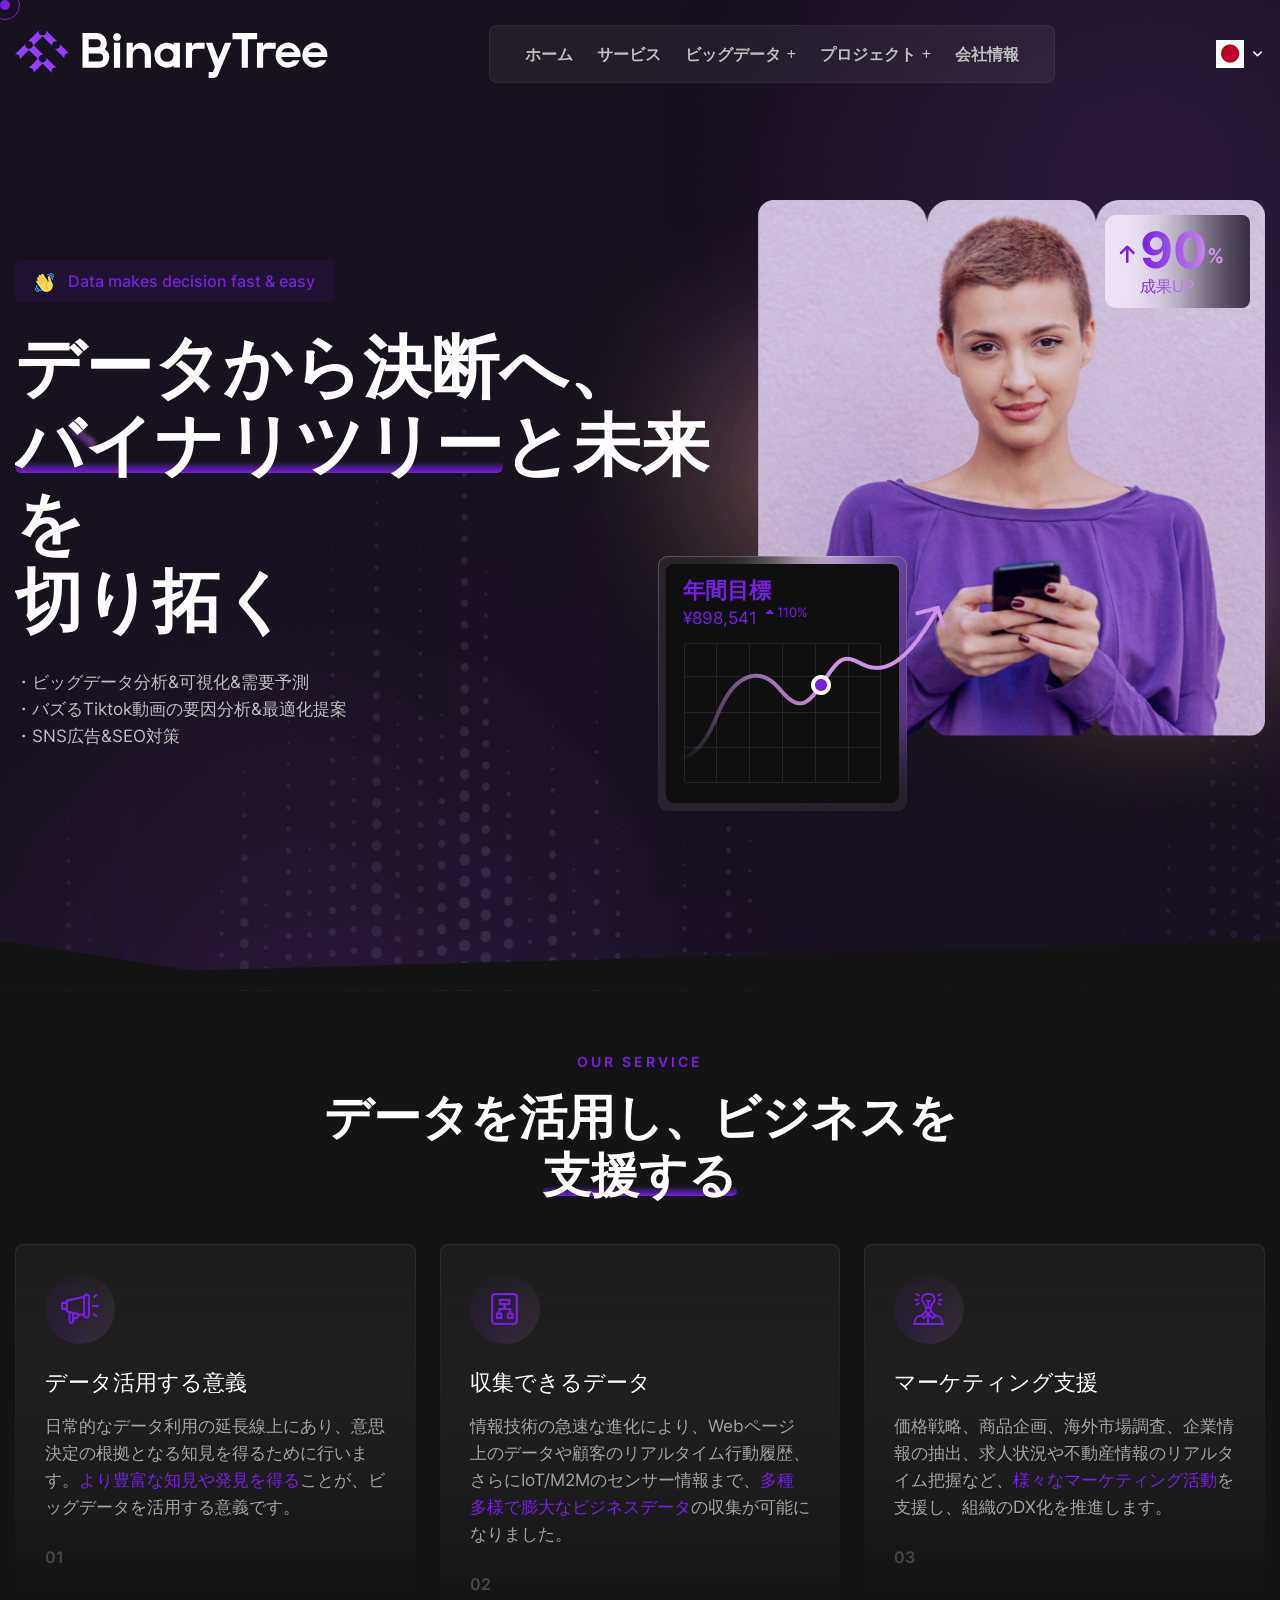
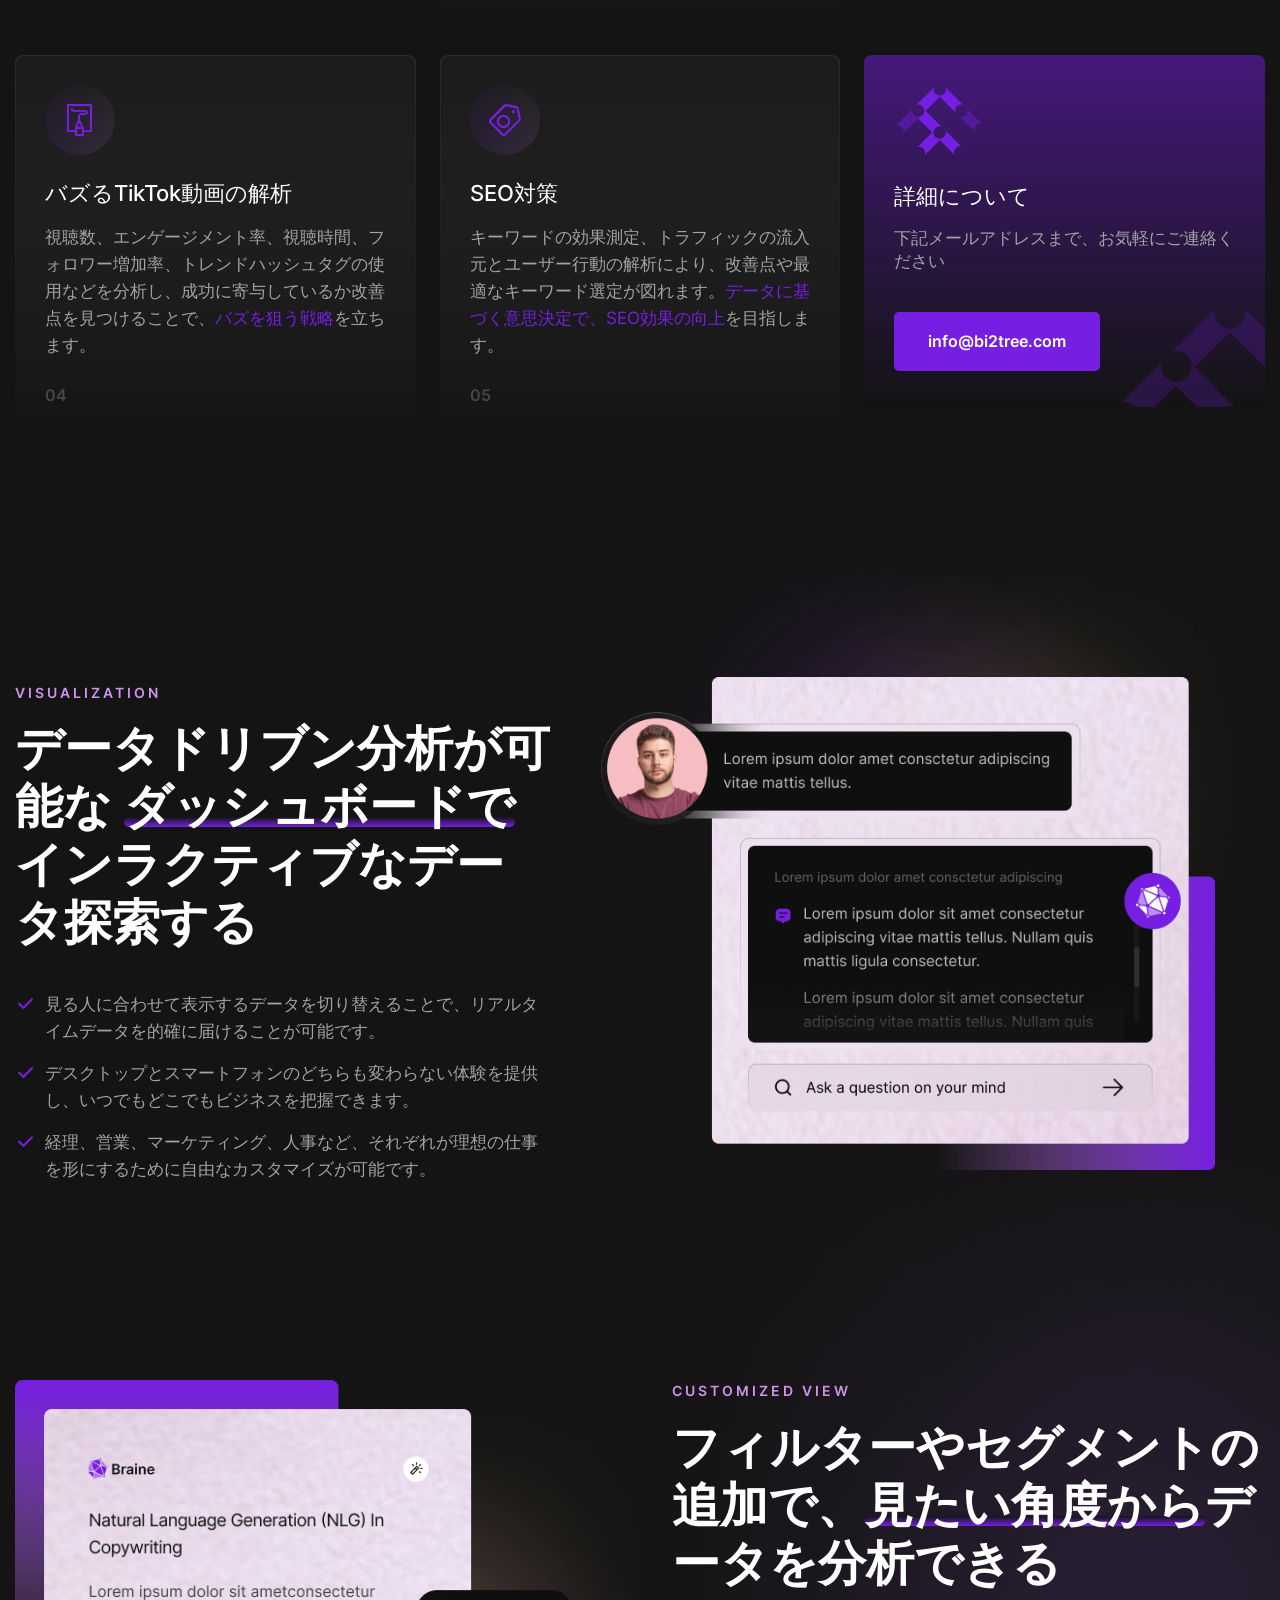
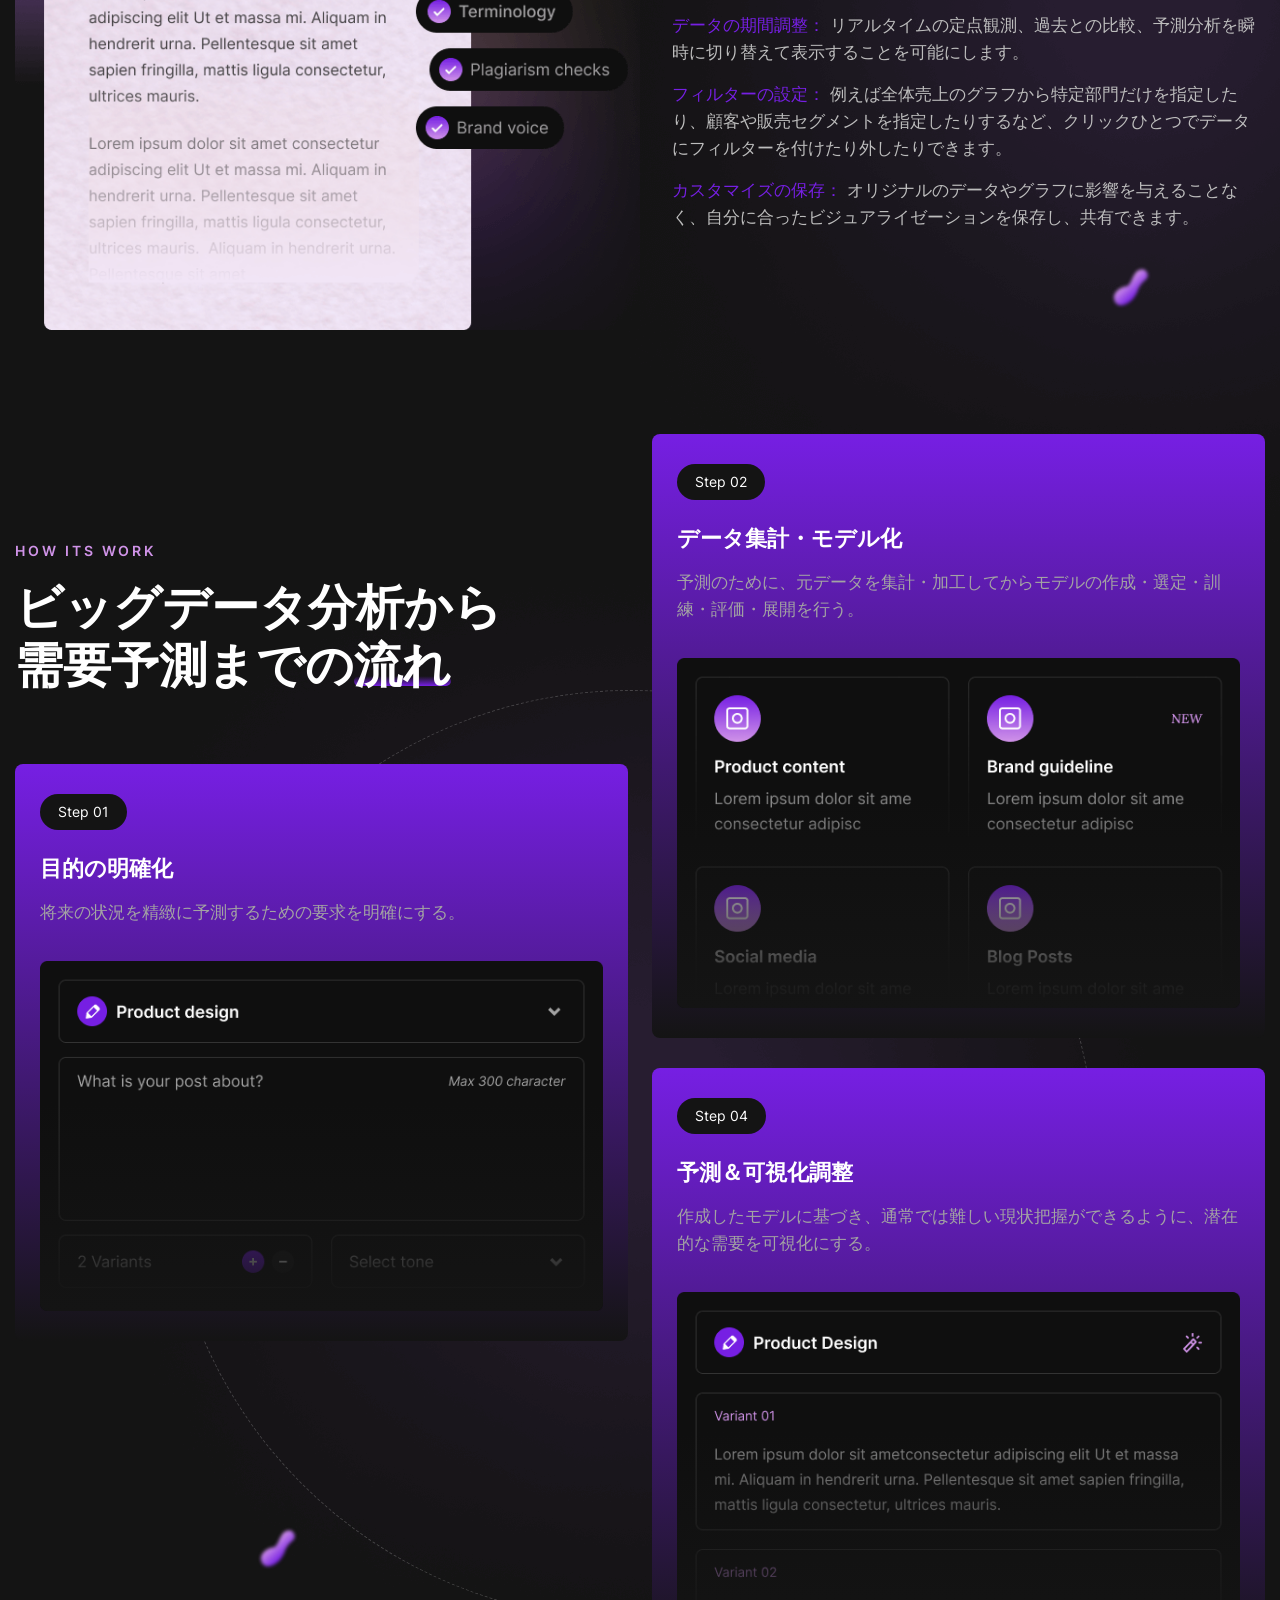
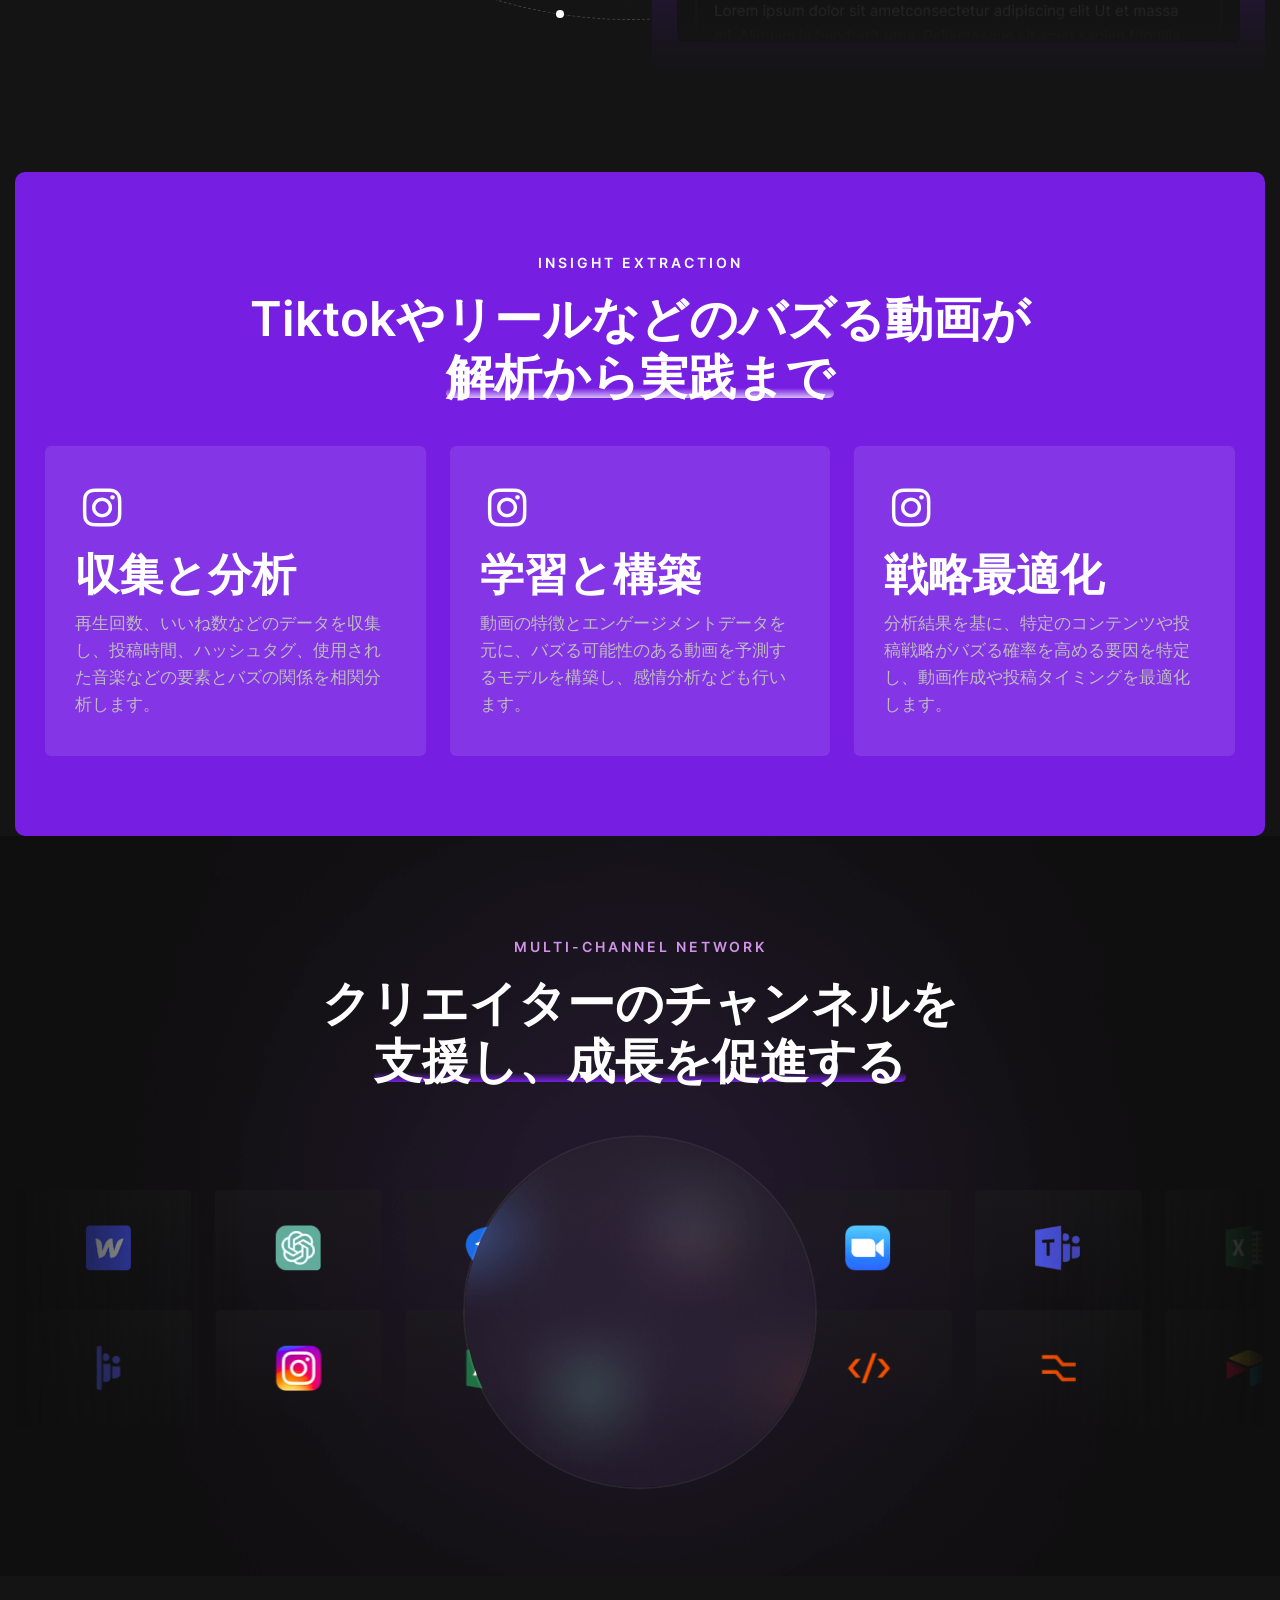
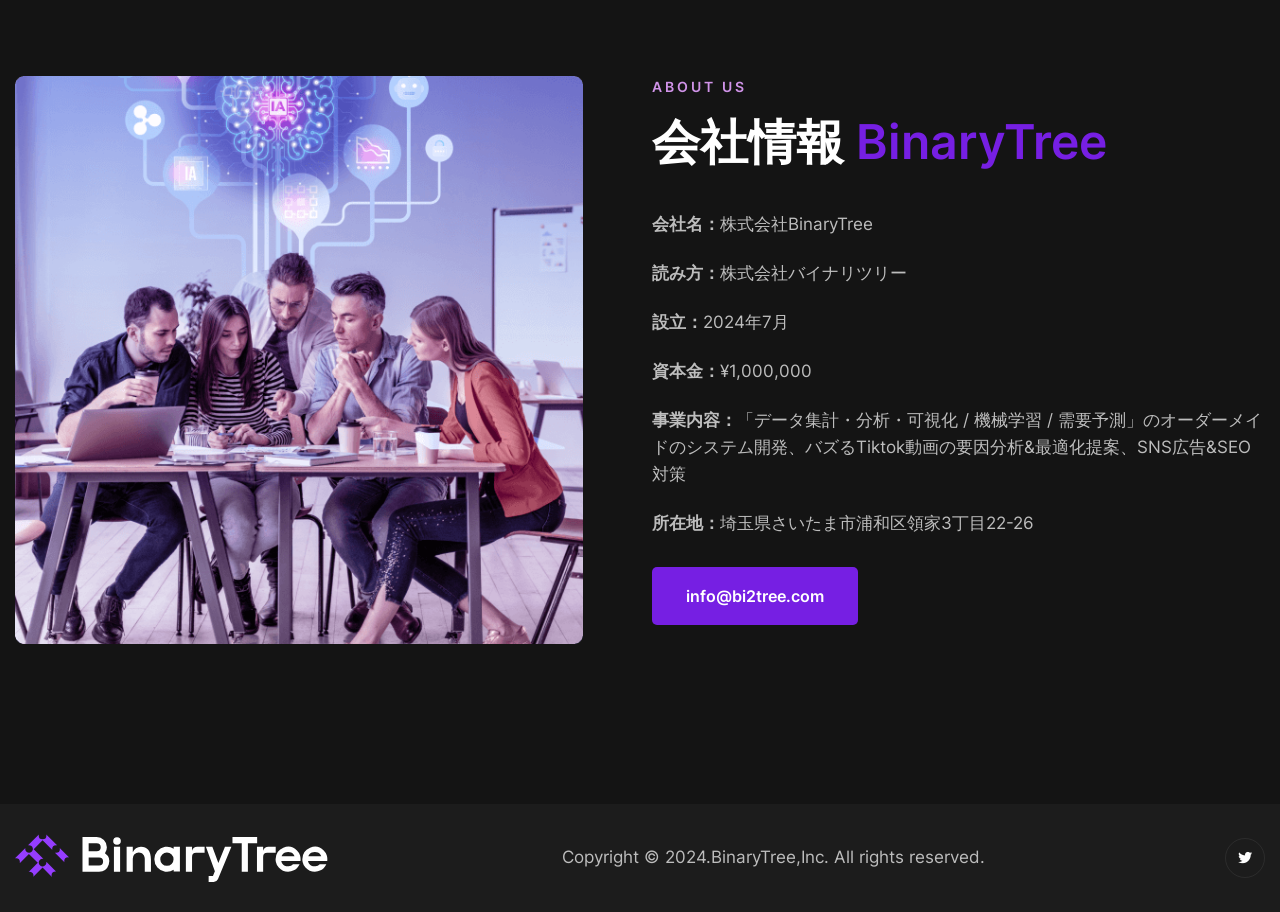
==== commit c2c81259: "modify home" ====
--- a/index.html
+++ b/index.html
@@ -94,19 +94,18 @@
 <!--											</ul>-->
 <!--										</li>-->
 										<li><a href="#">ホーム</a></li>
-										<li><a href="#our-services">サービス概要</a></li>
-										<li class="dropdown"><a href="#">ビッグデータ分析</a>
+										<li><a href="#our-services">サービス</a></li>
+										<li class="dropdown"><a href="#">ビッグデータ</a>
 											<ul>
 												<li><a href="#visualization">ビジュアライゼーション</a></li>
 												<li><a href="#customized-view">カスタマイズビュー</a></li>
 												<li><a href="#how-it-works">需要予測</a></li>
 											</ul>
 										</li>
-										<li class="dropdown"><a href="#">インサイトマーケティング</a>
+										<li class="dropdown"><a href="#">プロジェクト</a>
 											<ul>
-												<li><a href="#insight-ex">インサイト抽出</a></li>
+												<li><a href="#insight-ex">インサイトマーケティング</a></li>
 												<li><a href="#mcn-support">MCNサポート</a></li>
-												<li><a href="#channels">成功事例</a></li>
 											</ul>
 										</li>
 										<li><a href="#about-us">会社情報</a></li>
@@ -193,7 +192,7 @@
 							<div class="slider-one_content col-lg-7 col-md-12 col-sm-12">
 								<div class="slider-one_content-inner">
 									<div class="slider-one_title"><i><img src="static/picture/hand.png" alt=""></i> Data makes decision fast & easy</div>
-									<h1 class="slider-one_heading">データから決断へ、<span>BinaryTreeと</span>未来を<br/>切り拓く</h1>
+									<h1 class="slider-one_heading">データから決断へ、<br/><span>バイナリツリー</span>と未来を<br/>切り拓く</h1>
 									<div class="slider-one_text">・ビッグデータ分析&可視化&需要予測<br/>・バズるTiktok動画の要因分析&最適化提案<br/>・SNS広告&SEO対策 </div>
 <!--									<div class="slider-one_button d-flex align-items-center flex-wrap">-->
 <!--										<a href="about.html" class="template-btn btn-style-one">-->
@@ -442,9 +441,9 @@
 				<!-- Service Block Two -->
 				<div class="service-block_two col-lg-4 col-md-6 col-sm-12">
 					<div class="service-block_two-inner wow fadeInRight" data-wow-delay="0ms" data-wow-duration="1500ms">
-						<div class="service-block_two-sideicon" style="background-image:url(static/image/service-1.png)"></div>
+						<div class="service-block_two-sideicon" style="background-image:url(static/image/service-1.svg)"></div>
 						<div class="service-block_two-icon">
-							<img src="static/picture/service.png" alt="">
+							<img src="static/picture/service.svg" alt="" style="height: 70px">
 						</div>
 						<h5 class="service-block_two-heading"><a href="service-detail.html">詳細について</a></h5>
 						<div class="service-block_two-text">下記メールアドレスまで、お気軽にご連絡ください </div>
--- a/static/css/style.css
+++ b/static/css/style.css
@@ -250,8 +250,7 @@
 .slider-one_heading span{
 	position: relative;
 	font-weight: 600;
-	font-style: italic;
-	font-family: 'Lora', serif;
+	font-style: normal;
 }
 
 .slider-one_heading span::before{
@@ -566,7 +565,7 @@
 	opacity: 0.50;
 	border-radius: 50px;
     background: var(--main-color);
-    background: linear-gradient(to right, var(--main-color) 0%, var(--color-five) 100%)
+    background: linear-gradient(to right, var(--main-color) 0%, var(--color-five) 100%);
 }
 
 .service-block_one-inner:hover .service-block_one-icon{
@@ -2386,7 +2385,7 @@
 
 .cta-one_title span{
 	position: relative;
-	font-style: italic;
+	font-style: normal;
 	display: inline-block;
 	font-family: 'Lora', serif;
 }
--- a/static/css/responsive.css
+++ b/static/css/responsive.css
@@ -445,7 +445,7 @@
 	}
 
 	.slider-one .swiper-slide{
-		padding: 100px 0px 150px;
+		padding: 20px 0px 50px;
 	}
 
 	.slider-one_image-column{
@@ -929,7 +929,9 @@
 }
 
 @media only screen and (max-width: 479px) {
-	
+
+	.page-wrapper .cursor,
+	.page-wrapper .cursor-follower,
 	.sec-title_heading br,
 	.slider-one_graph,
 	.cta-icon_one,
@@ -939,7 +941,6 @@
 	.social-one .inner-container .social-one_bg-two,
 	.answer-one_scroll-content .text .icon,
 	.slider-one_percentage,
-	.slider-one_title i,
 	.language-dropdown{
 		display: none;
 	}
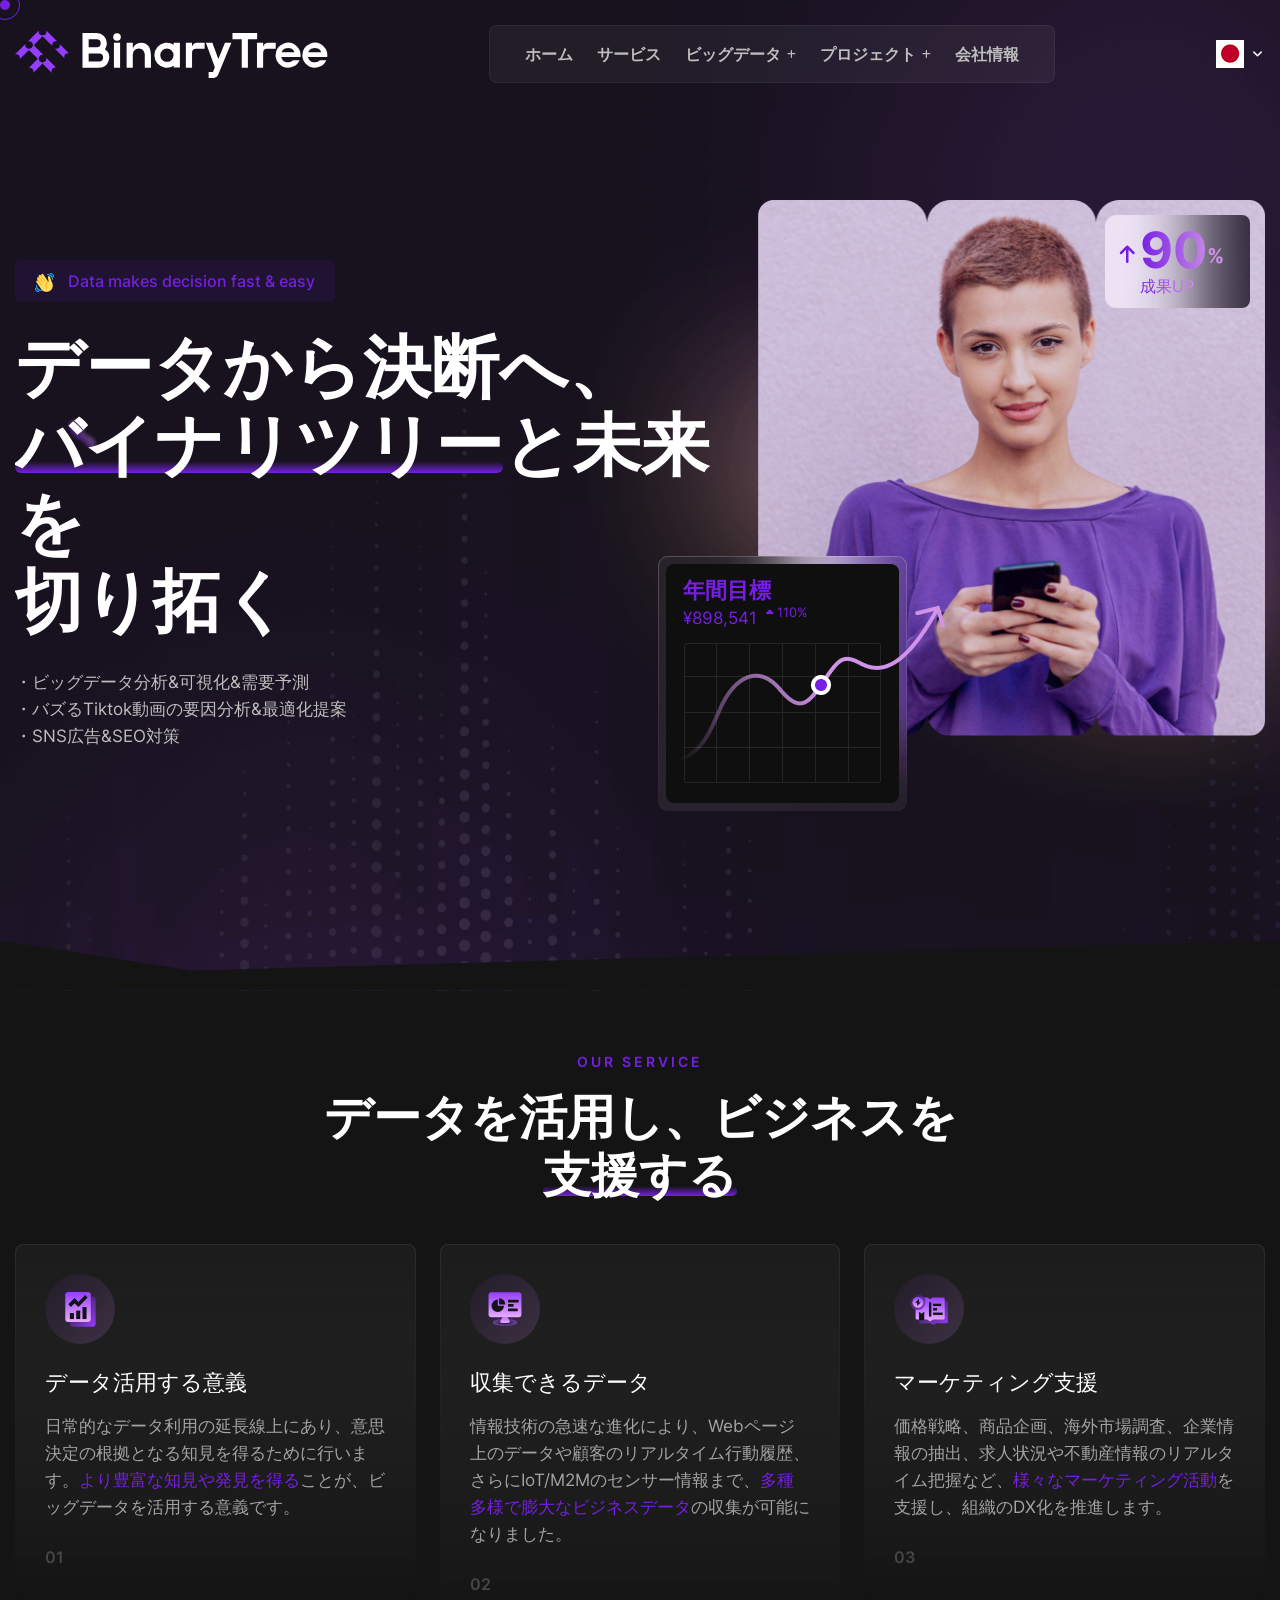
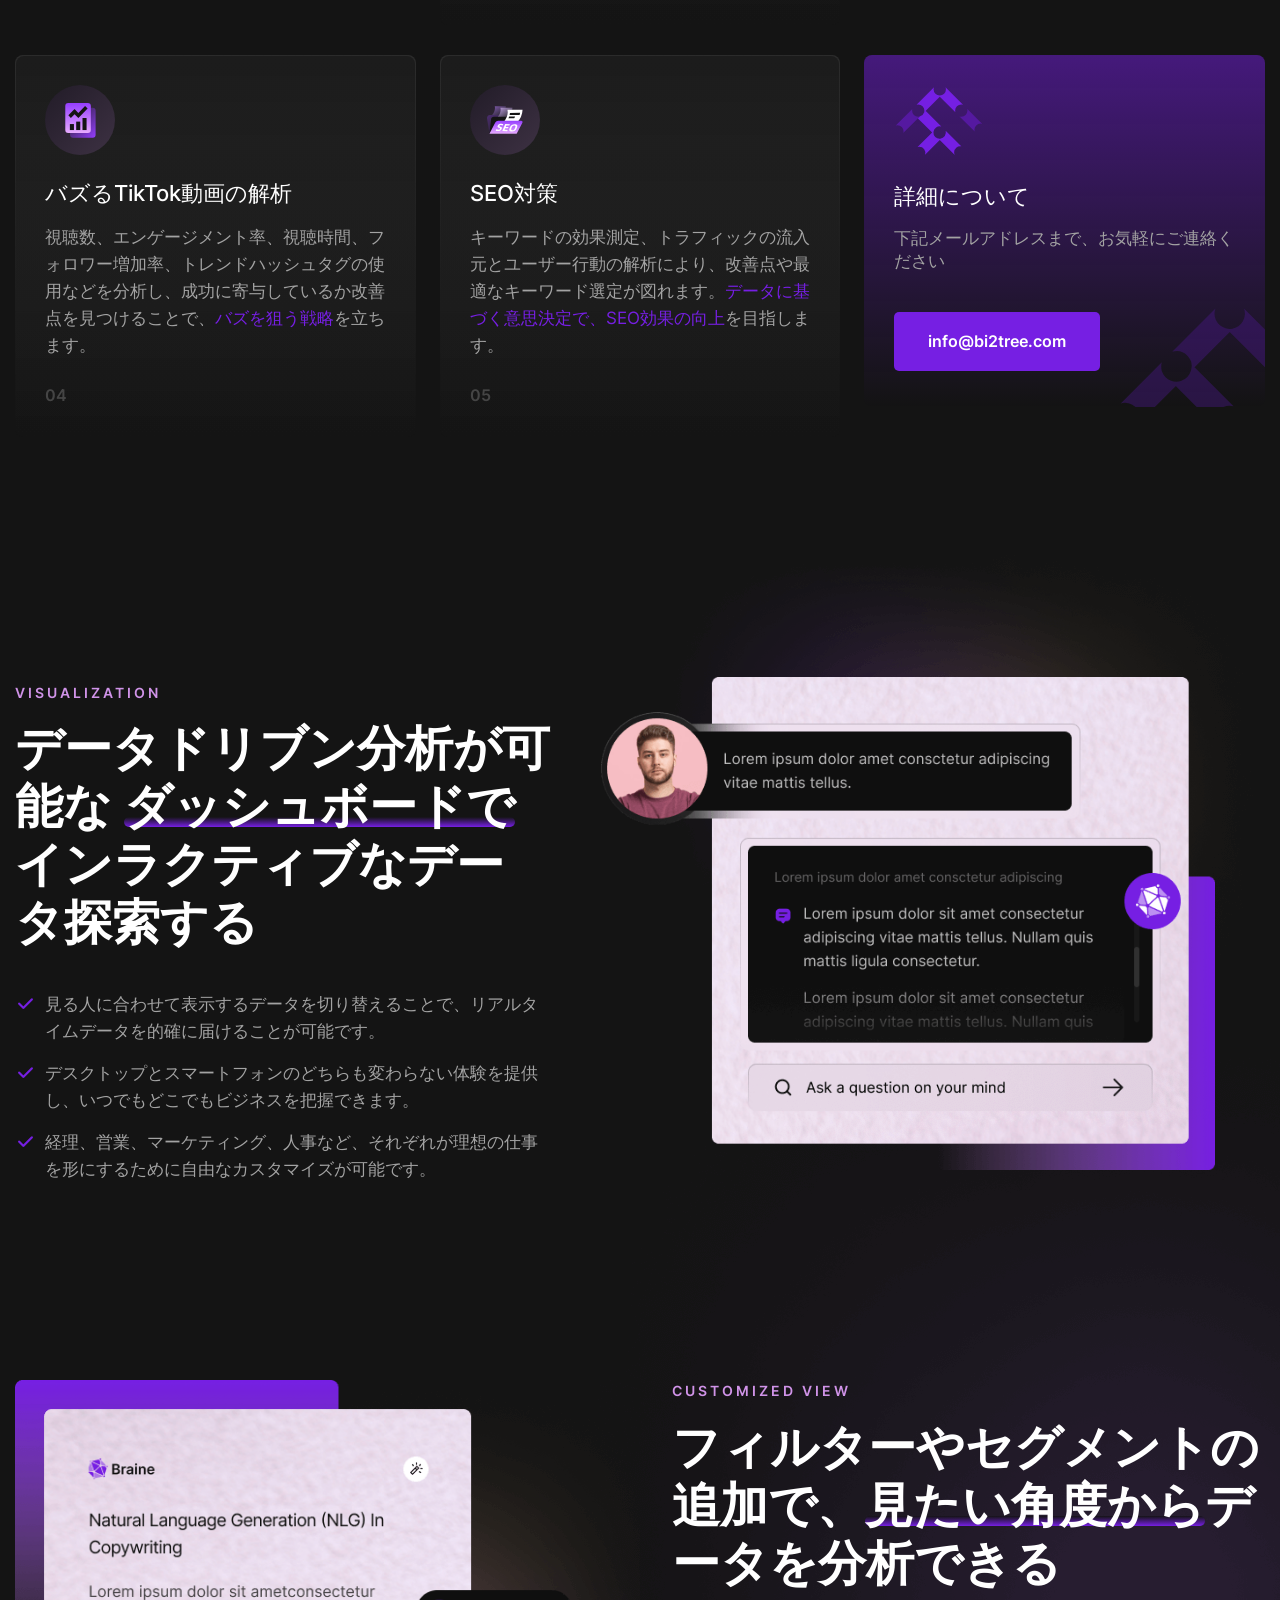
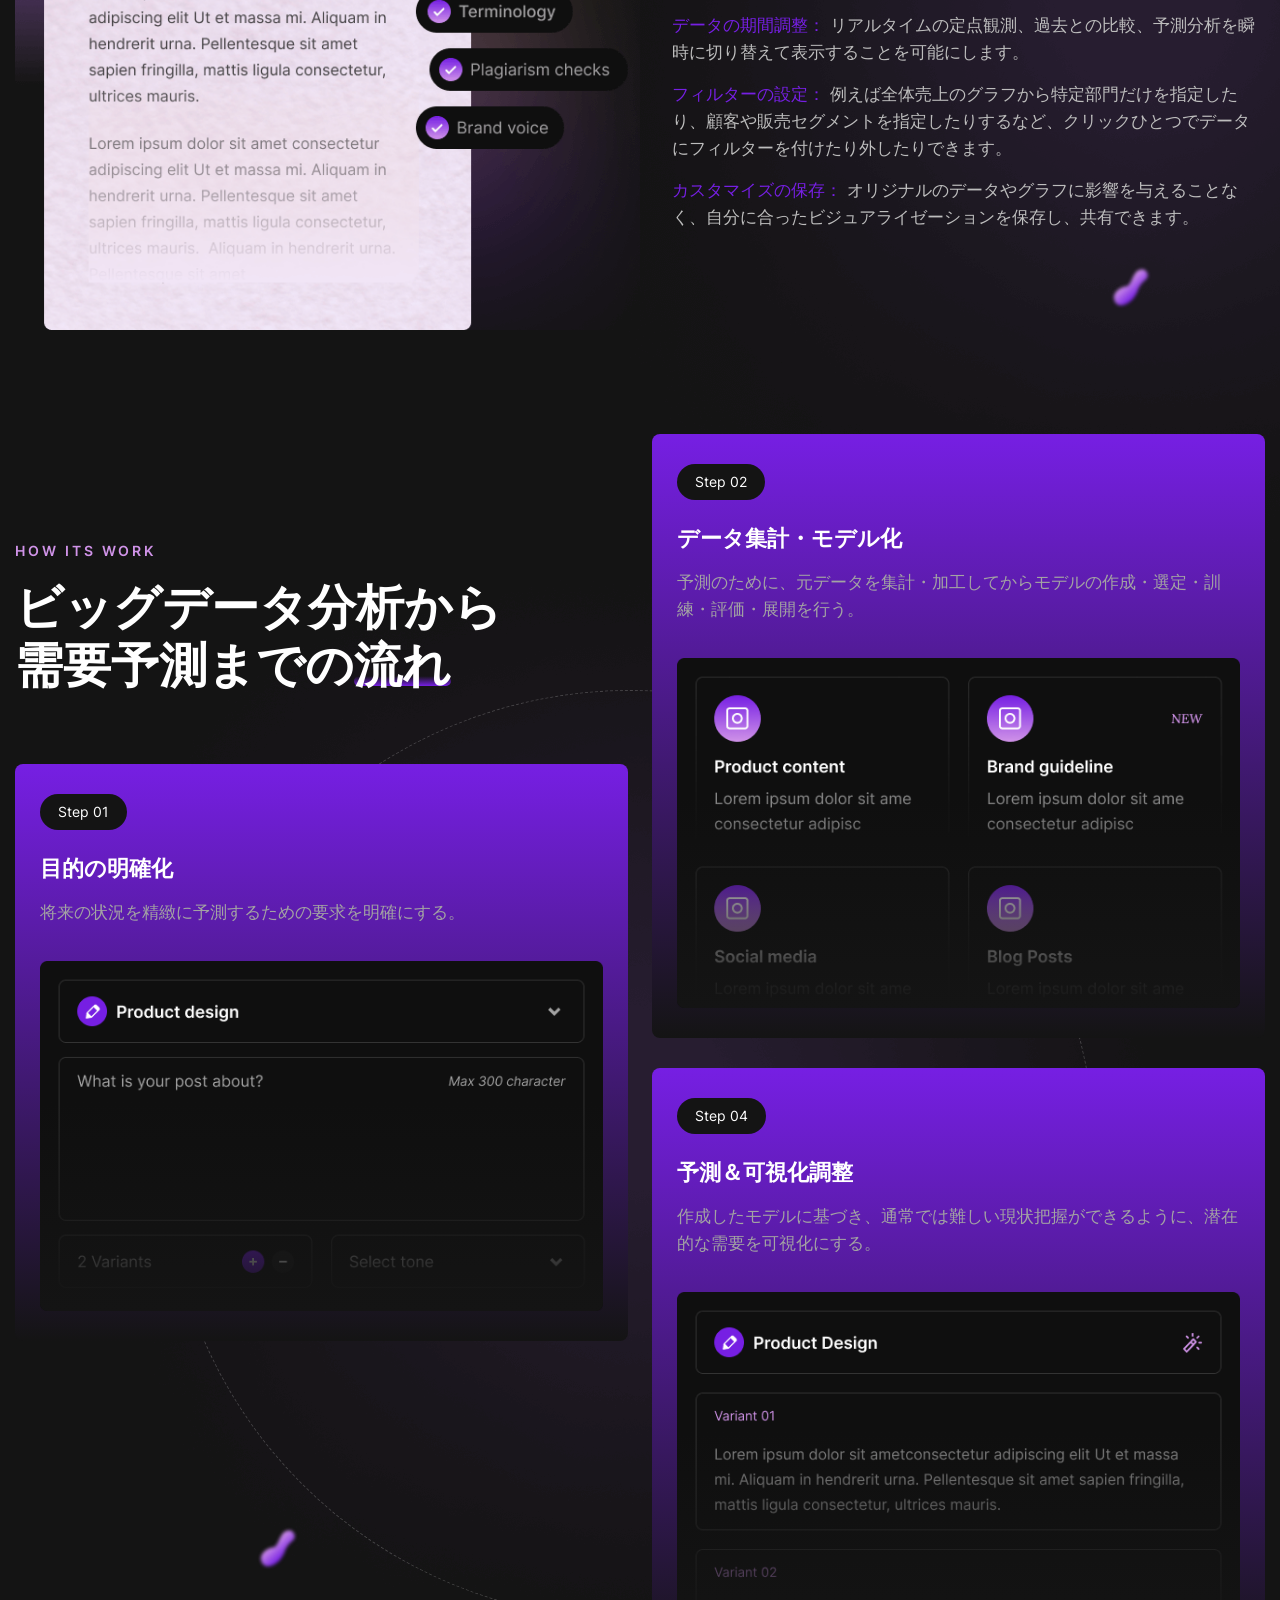
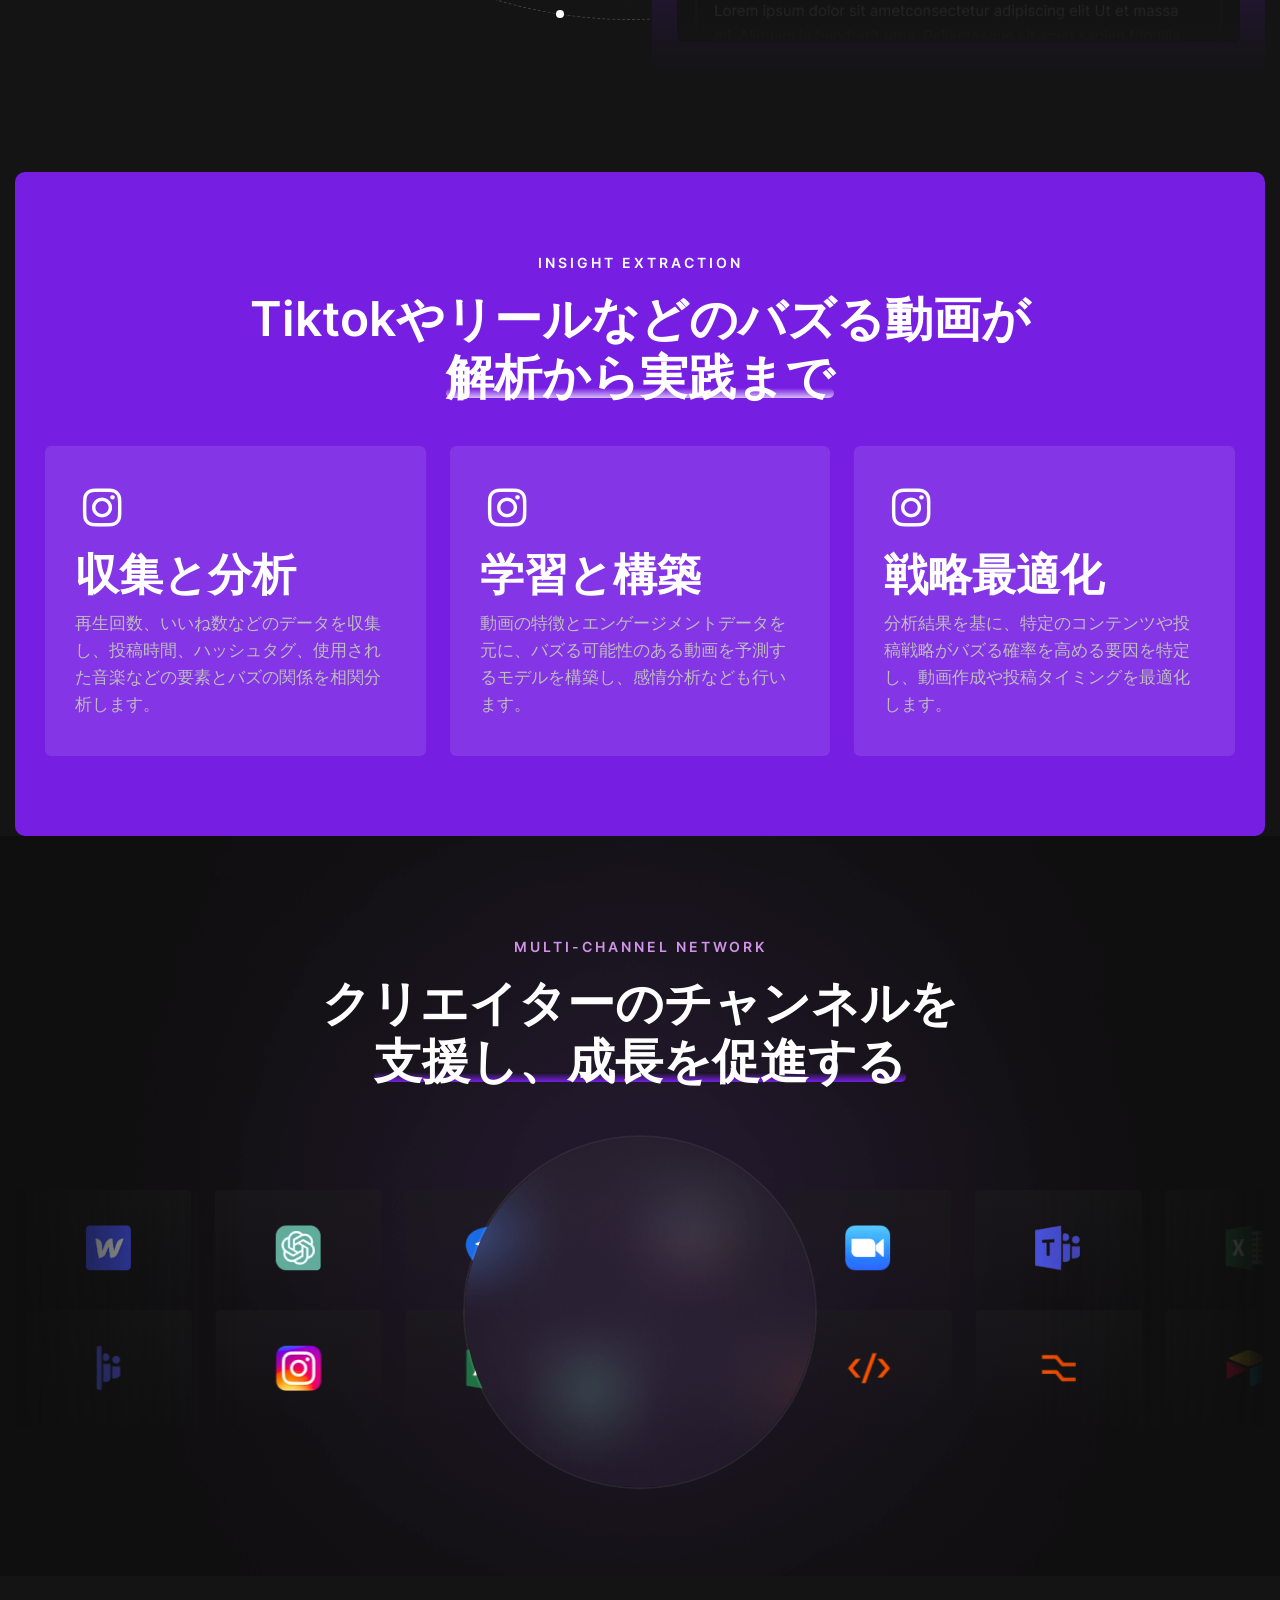
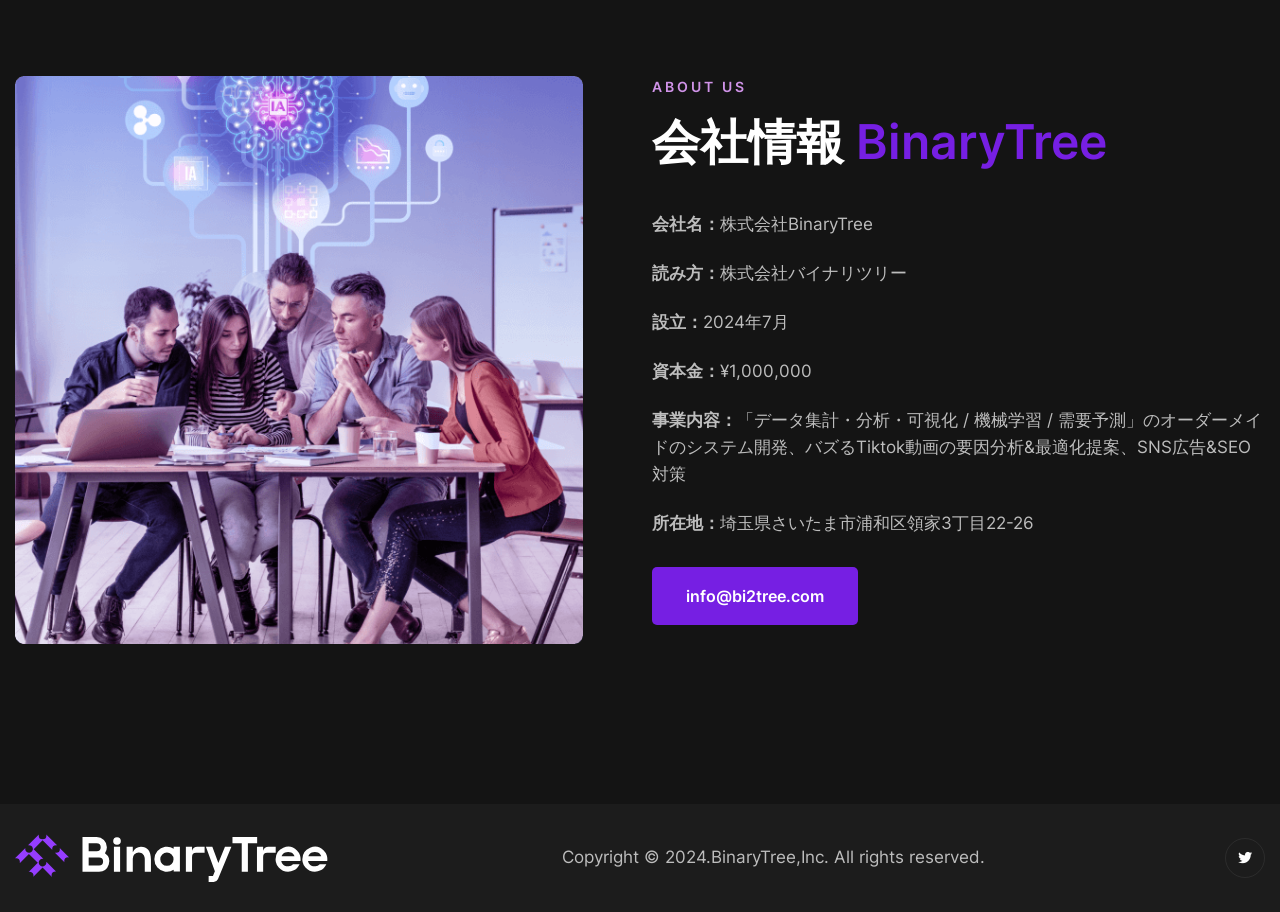
==== commit 4d2879fa: "modify home2" ====
--- a/index.html
+++ b/index.html
@@ -371,8 +371,11 @@
 				<!-- Service Block One -->
 				<div class="service-block_one col-lg-4 col-md-6 col-sm-12">
 					<div class="service-block_one-inner wow fadeInLeft" data-wow-delay="0ms" data-wow-duration="1500ms">
-						<div class="service-block_one-icon">
-							<i class="icon-speaker1"></i>
+						<div class="flip-container">
+							<div class="flipper">
+								<div class="front" style="background-image: url(/static/image/service-block-one.svg)"></div>
+								<div class="back" style="background-image: url(/static/image/service-block-one_hover.svg)"></div>
+							</div>
 						</div>
 						<h5 class="service-block_one-heading"><a href="service-detail.html">データ活用する意義</a></h5>
 						<div class="service-block_one-text">日常的なデータ利用の延長線上にあり、意思決定の根拠となる知見を得るために行います。<span>より豊富な知見や発見を得る</span>ことが、ビッグデータを活用する意義です。</div>
@@ -385,8 +388,11 @@
 				<!-- Service Block One -->
 				<div class="service-block_one col-lg-4 col-md-6 col-sm-12">
 					<div class="service-block_one-inner wow fadeInUp" data-wow-delay="0ms" data-wow-duration="1500ms">
-						<div class="service-block_one-icon">
-							<i class="icon-marketing"></i>
+						<div class="flip-container">
+							<div class="flipper">
+								<div class="front" style="background-image: url(/static/image/service-block-two.svg)"></div>
+								<div class="back" style="background-image: url(/static/image/service-block-two_hover.svg)"></div>
+							</div>
 						</div>
 						<h5 class="service-block_one-heading"><a href="service-detail.html">収集できるデータ</a></h5>
 						<div class="service-block_one-text">情報技術の急速な進化により、Webページ上のデータや顧客のリアルタイム行動履歴、さらにIoT/M2Mのセンサー情報まで、<span>多種多様で膨大なビジネスデータ</span>の収集が可能になりました。</div>
@@ -399,8 +405,11 @@
 				<!-- Service Block One -->
 				<div class="service-block_one col-lg-4 col-md-6 col-sm-12">
 					<div class="service-block_one-inner wow fadeInRight" data-wow-delay="0ms" data-wow-duration="1500ms">
-						<div class="service-block_one-icon">
-							<i class="icon-users"></i>
+						<div class="flip-container">
+							<div class="flipper">
+								<div class="front" style="background-image: url(/static/image/service-block-three.svg)"></div>
+								<div class="back" style="background-image: url(/static/image/service-block-three_hover.svg)"></div>
+							</div>
 						</div>
 						<h5 class="service-block_one-heading"><a href="service-detail.html">マーケティング支援</a></h5>
 						<div class="service-block_one-text">価格戦略、商品企画、海外市場調査、企業情報の抽出、求人状況や不動産情報のリアルタイム把握など、<span>様々なマーケティング活動</span>を支援し、組織のDX化を推進します。</div>
@@ -413,8 +422,11 @@
 				<!-- Service Block One -->
 				<div class="service-block_one col-lg-4 col-md-6 col-sm-12">
 					<div class="service-block_one-inner wow fadeInLeft" data-wow-delay="0ms" data-wow-duration="1500ms">
-						<div class="service-block_one-icon">
-							<i class="icon-copyright"></i>
+						<div class="flip-container">
+							<div class="flipper">
+								<div class="front" style="background-image: url(/static/image/service-block-one.svg)"></div>
+								<div class="back" style="background-image: url(/static/image/service-block-one_hover.svg)"></div>
+							</div>
 						</div>
 						<h5 class="service-block_one-heading"><a href="service-detail.html">バズるTikTok動画の解析</a></h5>
 						<div class="service-block_one-text">視聴数、エンゲージメント率、視聴時間、フォロワー増加率、トレンドハッシュタグの使用などを分析し、成功に寄与しているか改善点を見つけることで、<span>バズを狙う戦略</span>を立ちます。 </div>
@@ -427,8 +439,11 @@
 				<!-- Service Block One -->
 				<div class="service-block_one col-lg-4 col-md-6 col-sm-12">
 					<div class="service-block_one-inner wow fadeInUp" data-wow-delay="0ms" data-wow-duration="1500ms">
-						<div class="service-block_one-icon">
-							<i class="icon-tag"></i>
+						<div class="flip-container">
+							<div class="flipper">
+								<div class="front" style="background-image: url(/static/image/service-block-five.svg)"></div>
+								<div class="back" style="background-image: url(/static/image/service-block-five_hover.svg)"></div>
+							</div>
 						</div>
 						<h5 class="service-block_one-heading"><a href="service-detail.html">SEO対策</a></h5>
 						<div class="service-block_one-text">キーワードの効果測定、トラフィックの流入元とユーザー行動の解析により、改善点や最適なキーワード選定が図れます。<span>データに基づく意思決定で、SEO効果の向上</span>を目指します。</div>
--- a/static/css/style.css
+++ b/static/css/style.css
@@ -574,6 +574,49 @@
 	transform: rotateY(180deg);
 }
 
+/* 容器样式，包含两张图片 */
+.flip-container {
+	width: 70px;
+	height: 70px;
+	perspective: 1000px; /* 设置3D视角 */
+}
+
+.flipper {
+	position: relative;
+	width: 100%;
+	height: 100%;
+	transition: transform 0.6s; /* 动画时长 */
+	transform-style: preserve-3d; /* 保持3D效果 */
+	-moz-transition:all 500ms ease;
+	-webkit-transition:all 500ms ease;
+	-ms-transition:all 500ms ease;
+	-o-transition:all 500ms ease;
+}
+
+/* 鼠标悬停时触发翻转 */
+.flip-container:hover .flipper {
+	transform: rotateY(180deg); /* Y轴180度翻转 */
+}
+
+/* 前面和背面图片的通用样式 */
+.front, .back {
+	position: absolute;
+	width: 100%;
+	height: 100%;
+	backface-visibility: hidden; /* 隐藏背面 */
+}
+
+/* 前面图片 */
+.front {
+	background-size: cover;
+}
+
+/* 背面图片 */
+.back {
+	background-size: cover;
+	transform: rotateY(180deg); /* 背面默认翻转180度 */
+}
+
 .service-block_one-heading{
 	position: relative;
 	margin-top: 22px;
--- a/static/css/responsive.css
+++ b/static/css/responsive.css
@@ -945,6 +945,10 @@
 		display: none;
 	}
 
+	.main-header .header-lower .logo-box .logo img{
+		max-width: 80%;
+	}
+
 	h1{
     	line-height: 40px;
     	font-size: 30px;
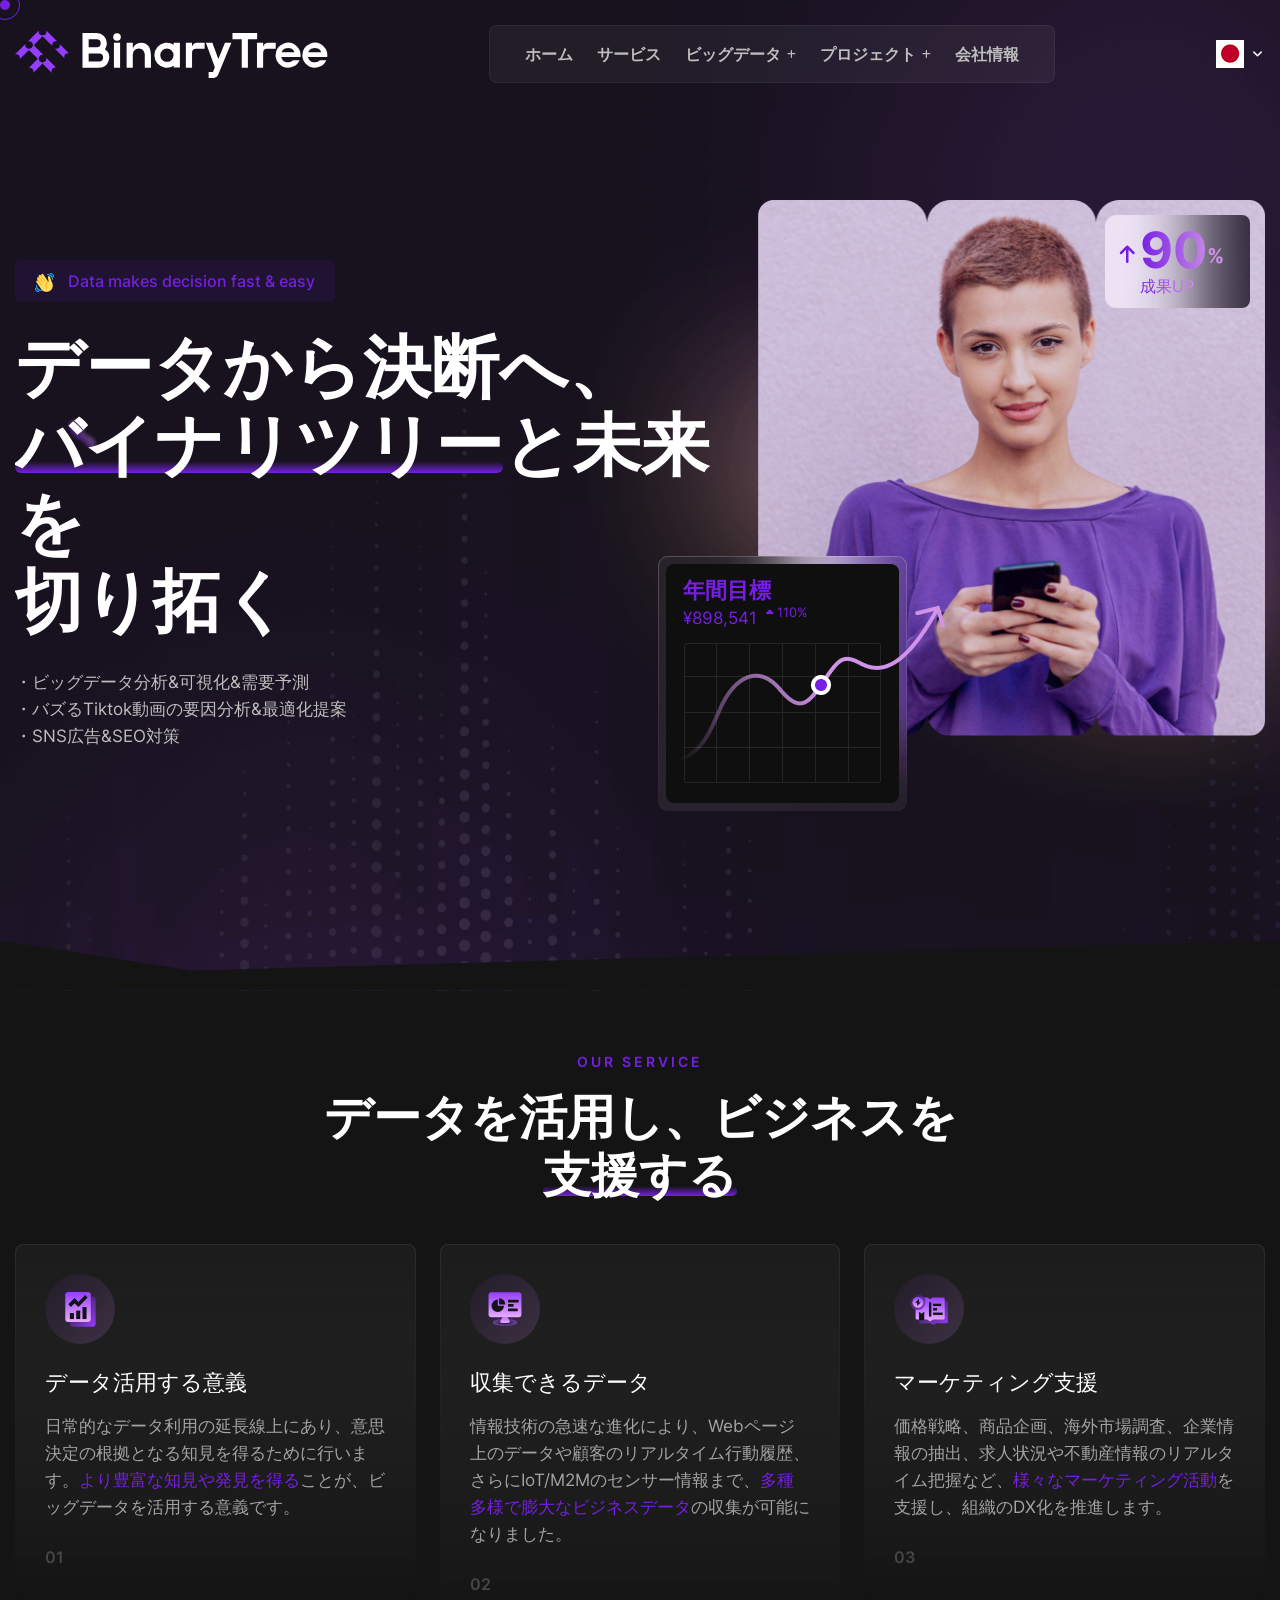
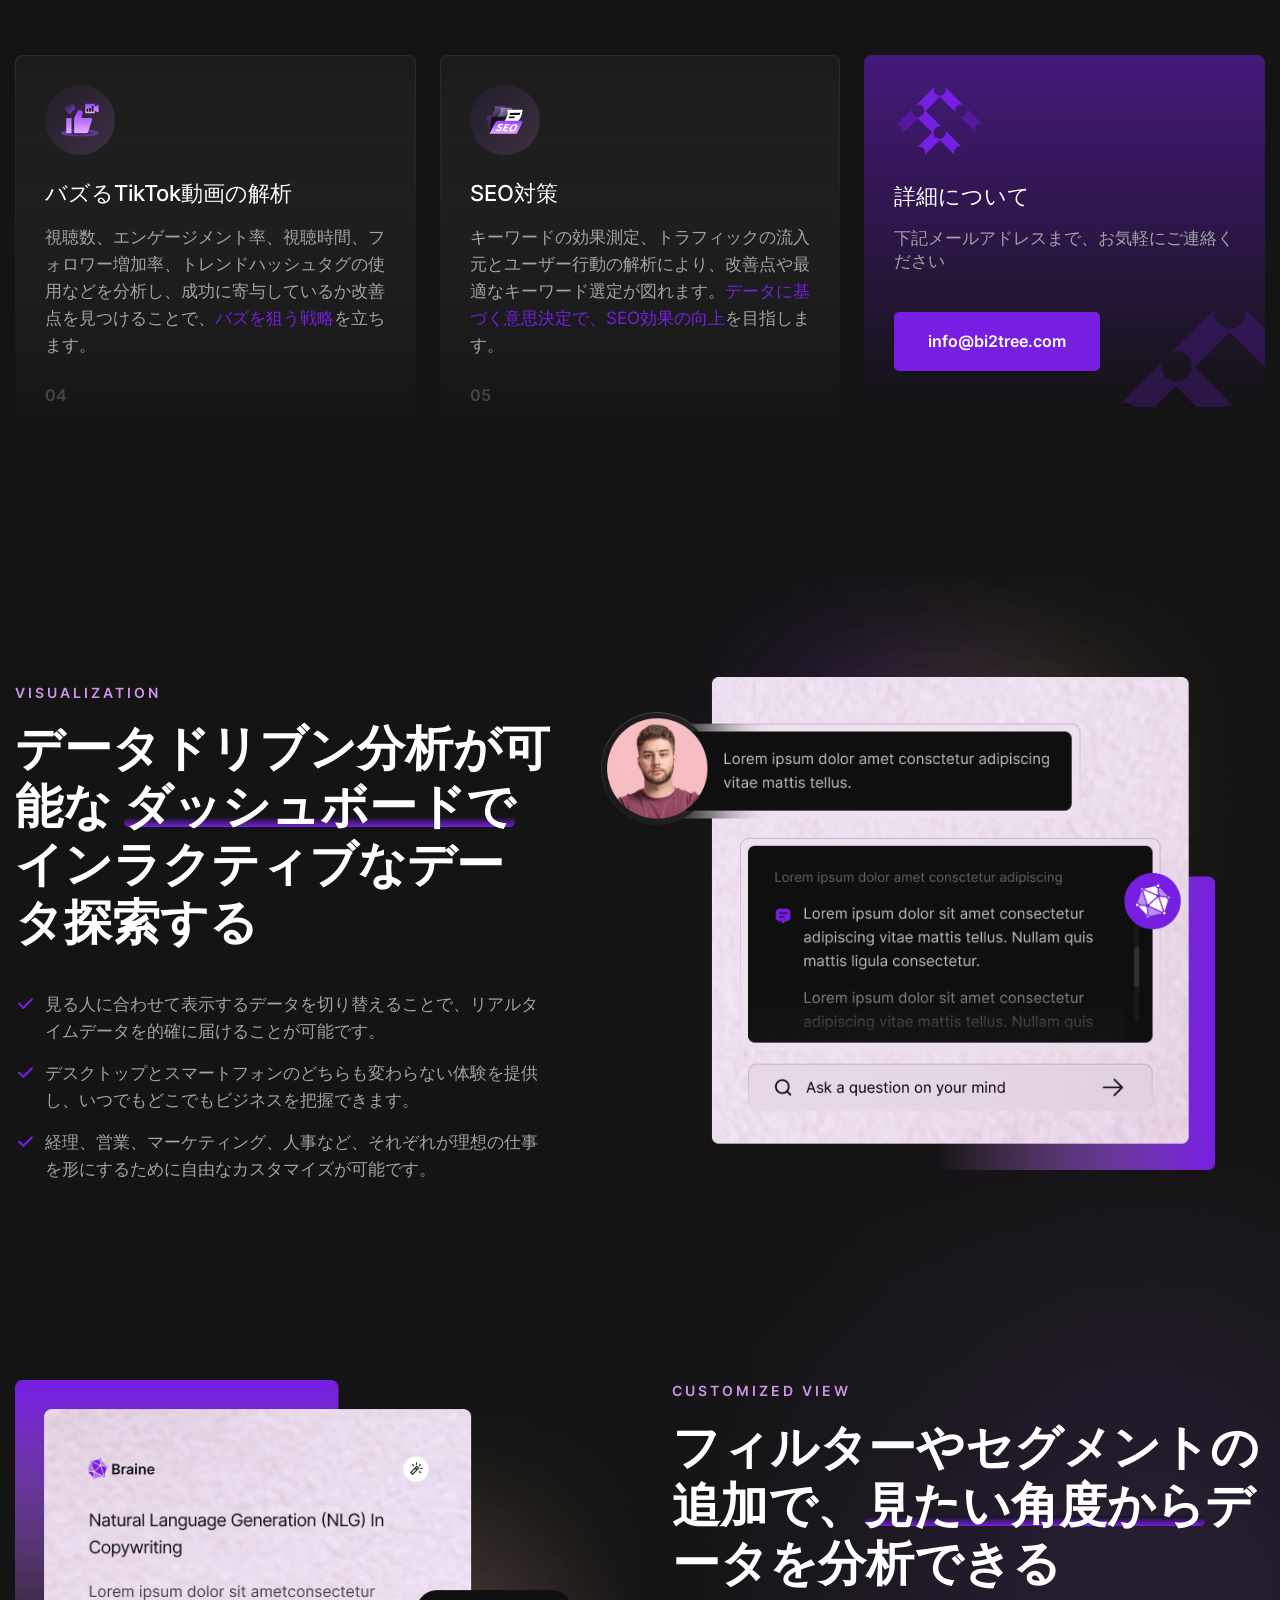
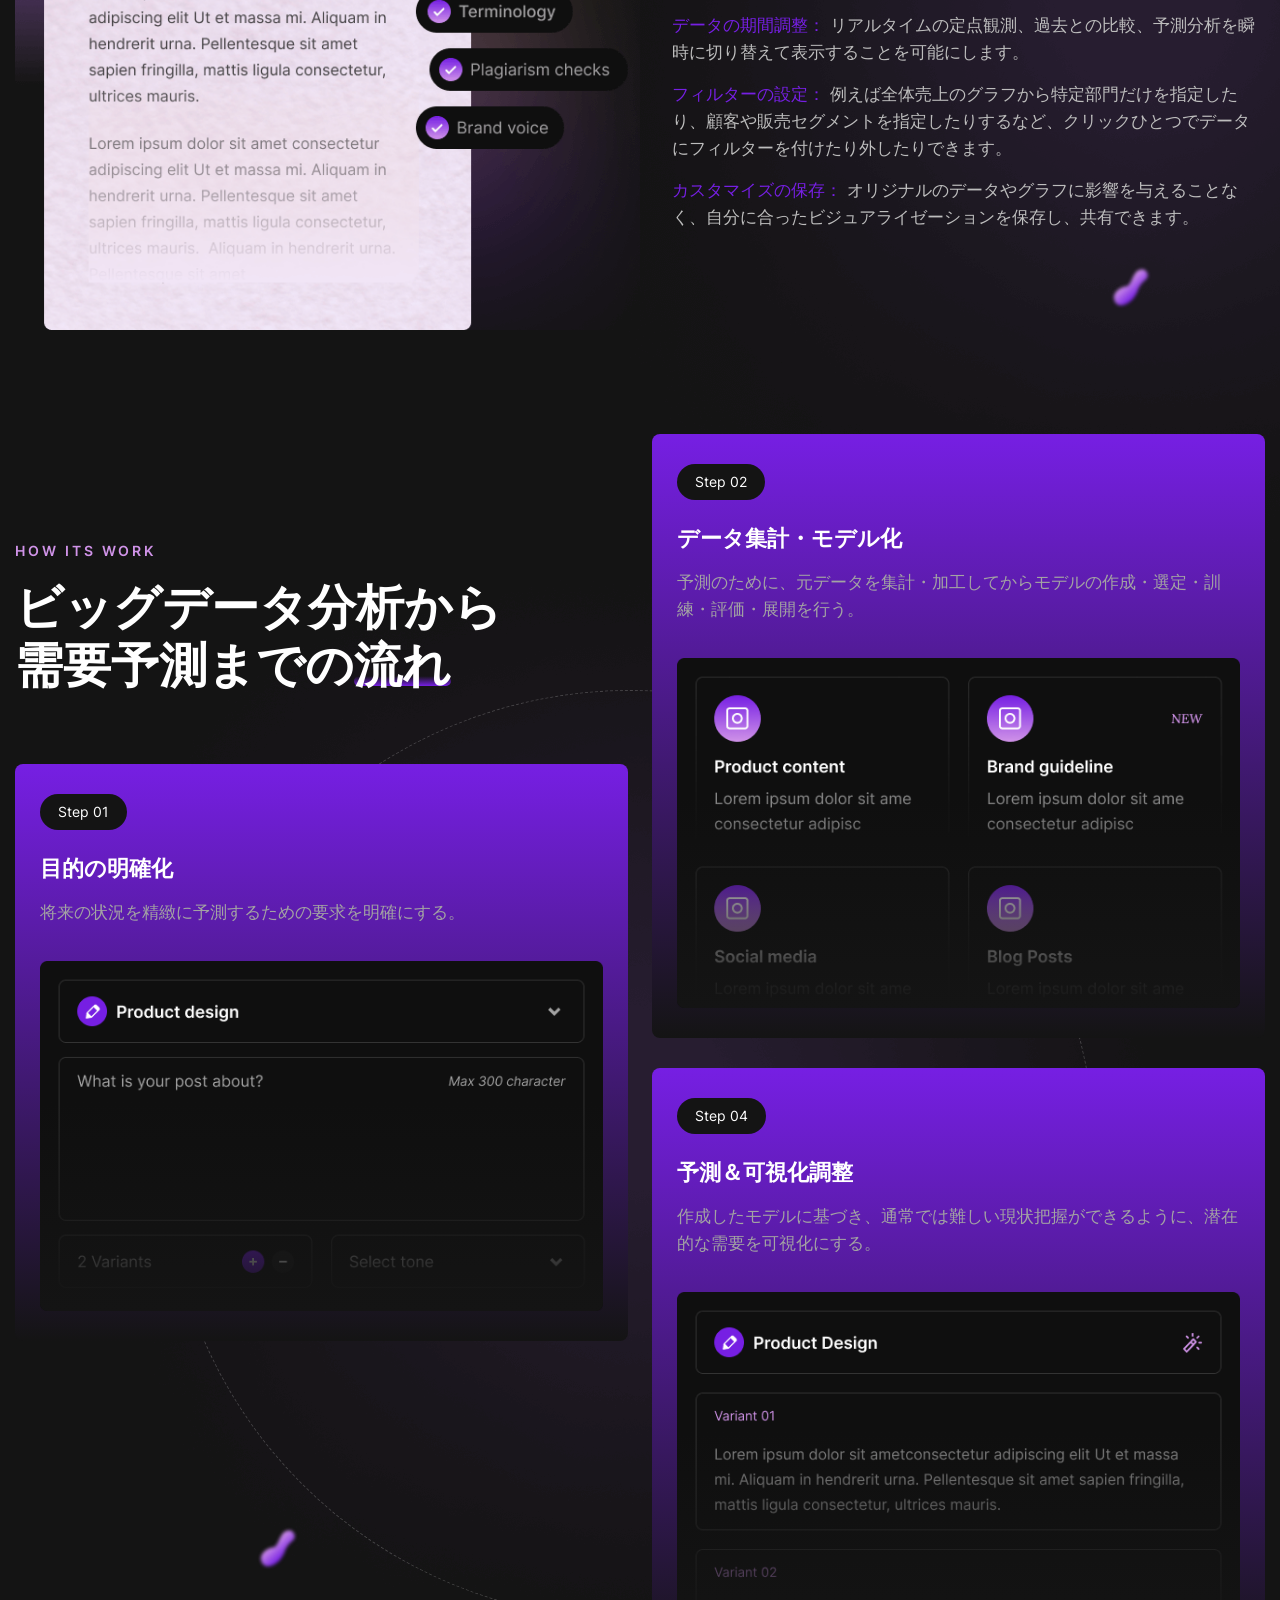
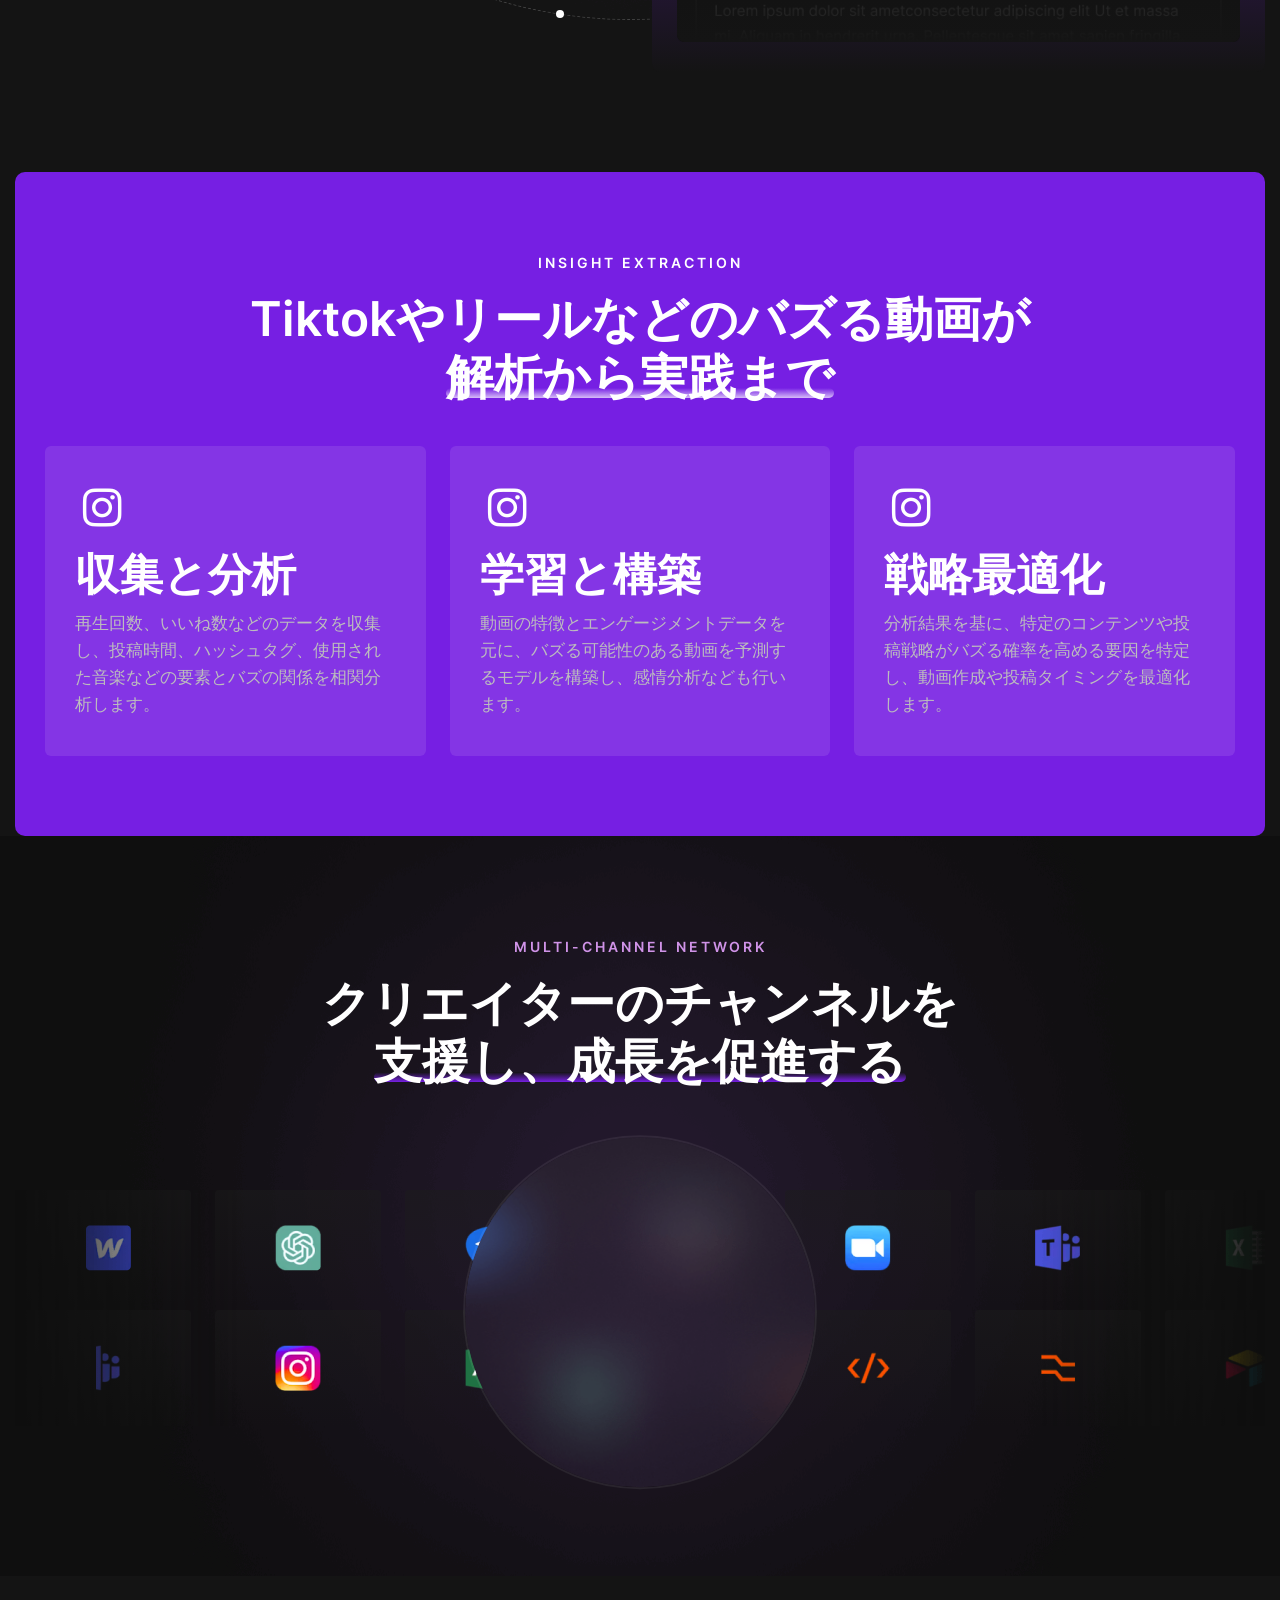
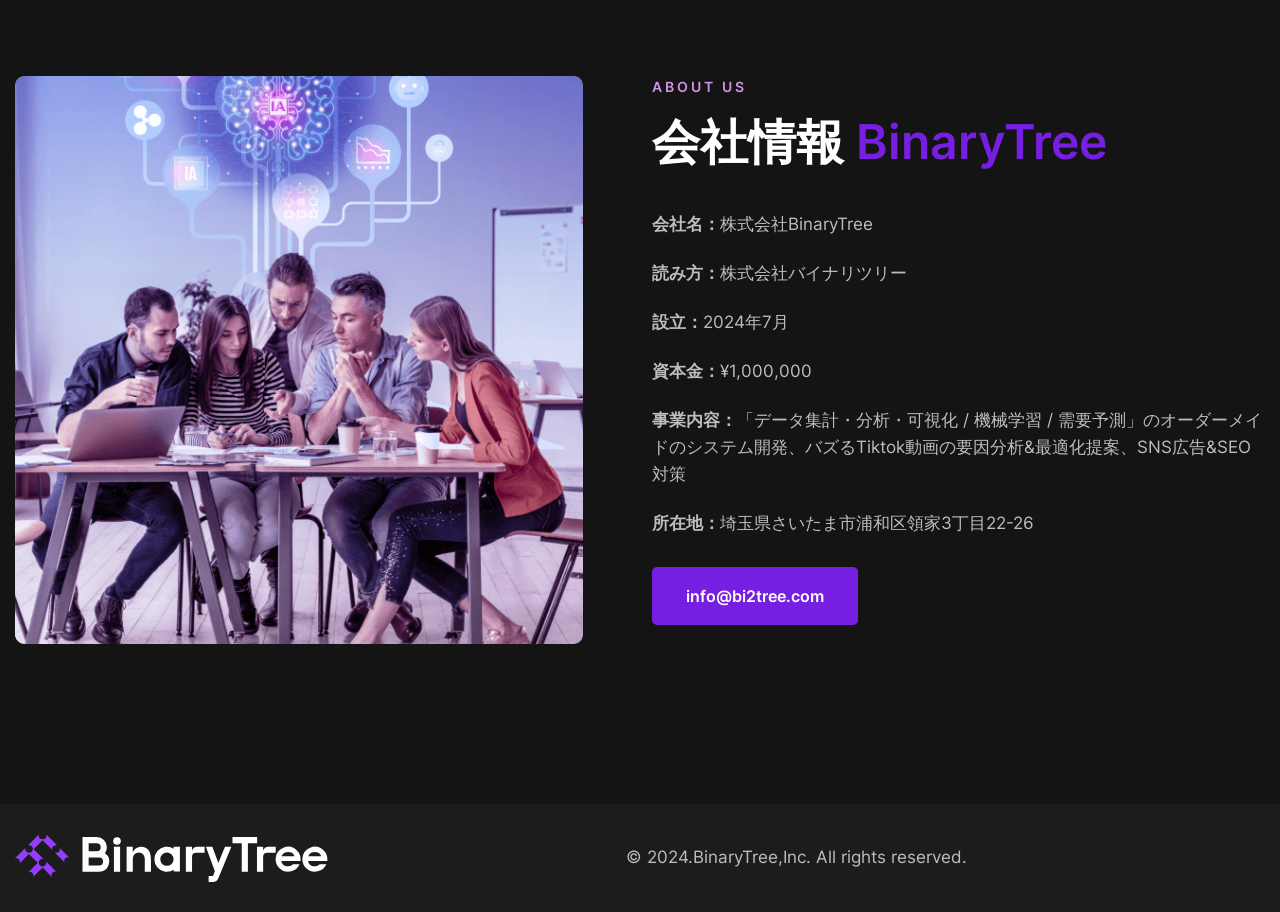
==== commit 1d58a807: "modify kosuzu" ====
--- a/index.html
+++ b/index.html
@@ -8,7 +8,7 @@
 <link href="static/css/style.css" rel="stylesheet">
 <link href="static/css/meanmenu.min.css" rel="stylesheet">
 <link href="static/css/responsive.css" rel="stylesheet">
-
+<link href="static/image/favicon.svg" type="image/svg+xml" rel="icon">
 <link href="static/css/css2-Loraitalwght040005000600070016001700_swap.css" rel="stylesheet">
 <link href="static/css/css2-Interwght300400500600700800900_swap.css" rel="stylesheet">
 
@@ -165,7 +165,7 @@
 			<div class="close-btn"><span class="icon fa-solid fa-xmark fa-fw"></span></div>
 			
 			<nav class="menu-box">
-				<div class="nav-logo"><a href=""><img src="static/picture/mobile-logo.svg" alt="" title=""></a></div>
+				<div class="nav-logo"><a href=""><img src="static/picture/mobile-logo.svg" alt="" title="" style="height: 70px"></a></div>
 				<div class="menu-outer"><!--Here Menu Will Come Automatically Via Javascript / Same Menu as in Header--></div>
 			</nav>
 		</div>
@@ -424,8 +424,8 @@
 					<div class="service-block_one-inner wow fadeInLeft" data-wow-delay="0ms" data-wow-duration="1500ms">
 						<div class="flip-container">
 							<div class="flipper">
-								<div class="front" style="background-image: url(/static/image/service-block-one.svg)"></div>
-								<div class="back" style="background-image: url(/static/image/service-block-one_hover.svg)"></div>
+								<div class="front" style="background-image: url(/static/image/service-block-four.svg)"></div>
+								<div class="back" style="background-image: url(/static/image/service-block-four_hover.svg)"></div>
 							</div>
 						</div>
 						<h5 class="service-block_one-heading"><a href="service-detail.html">バズるTikTok動画の解析</a></h5>
@@ -1251,11 +1251,11 @@
 			<div class="auto-container">
 				<div class="inner-container d-flex justify-content-between align-items-center flex-wrap">
 					<div class="footer-logo"><a href=""><img src="static/picture/logo.svg" alt="" title=""></a></div>
-					<div class="footer-copyright">Copyright &copy; 2024.BinaryTree,Inc. All rights reserved.</div>
+					<div class="footer-copyright">&copy; 2024.BinaryTree,Inc. All rights reserved.</div>
 					<!-- Social Box -->
 					<div class="footer-social_box">
 <!--						<a href="#"><i class="fa-brands fa-facebook-f"></i></a>-->
-						<a href="#"><i class="fa-brands fa-twitter"></i></a>
+<!--						<a href="#"><i class="fa-brands fa-twitter"></i></a>-->
 <!--						<a href="#"><i class="fa-brands fa-youtube"></i></a>-->
 <!--						<a href="#"><i class="fa-brands fa-instagram"></i></a>-->
 					</div>
--- a/static/css/style.css
+++ b/static/css/style.css
@@ -2430,7 +2430,6 @@
 	position: relative;
 	font-style: normal;
 	display: inline-block;
-	font-family: 'Lora', serif;
 }
 
 .cta-one_title span::before{
@@ -2457,12 +2456,20 @@
 }
 
 .cta-one_cards{
-	position: absolute;
 	left: -5px;
 	top: 170px;
 	z-index: 2;
-	-webkit-animation: icon-bounce 0.8s ease-out infinite;
-    animation: icon-bounce 0.8s ease-out infinite;
+	-webkit-animation: icon-bounce 3s ease-out infinite;
+    animation: icon-bounce 3s ease-out infinite;
+}
+
+.cta-one_cards .inline {
+	display: inline-flex;
+}
+
+.cta-one_cards .inline img{
+	width: 80px;
+	margin: 50px 20px 20px 20px;
 }
 
 .cta-one_card{
--- a/static/css/responsive.css
+++ b/static/css/responsive.css
@@ -935,7 +935,6 @@
 	.sec-title_heading br,
 	.slider-one_graph,
 	.cta-icon_one,
-	.cta-one_cards,
 	.sec-title_text br,
 	.social-one .inner-container .social-one_bg,
 	.social-one .inner-container .social-one_bg-two,
@@ -947,6 +946,16 @@
 
 	.main-header .header-lower .logo-box .logo img{
 		max-width: 80%;
+	}
+
+	.cta-one_cards .inline img{
+		width: 60px;
+		margin: 15px 15px 0;
+	}
+
+
+	.sec-title_text .step{
+		margin: 16px 0;
 	}
 
 	h1{
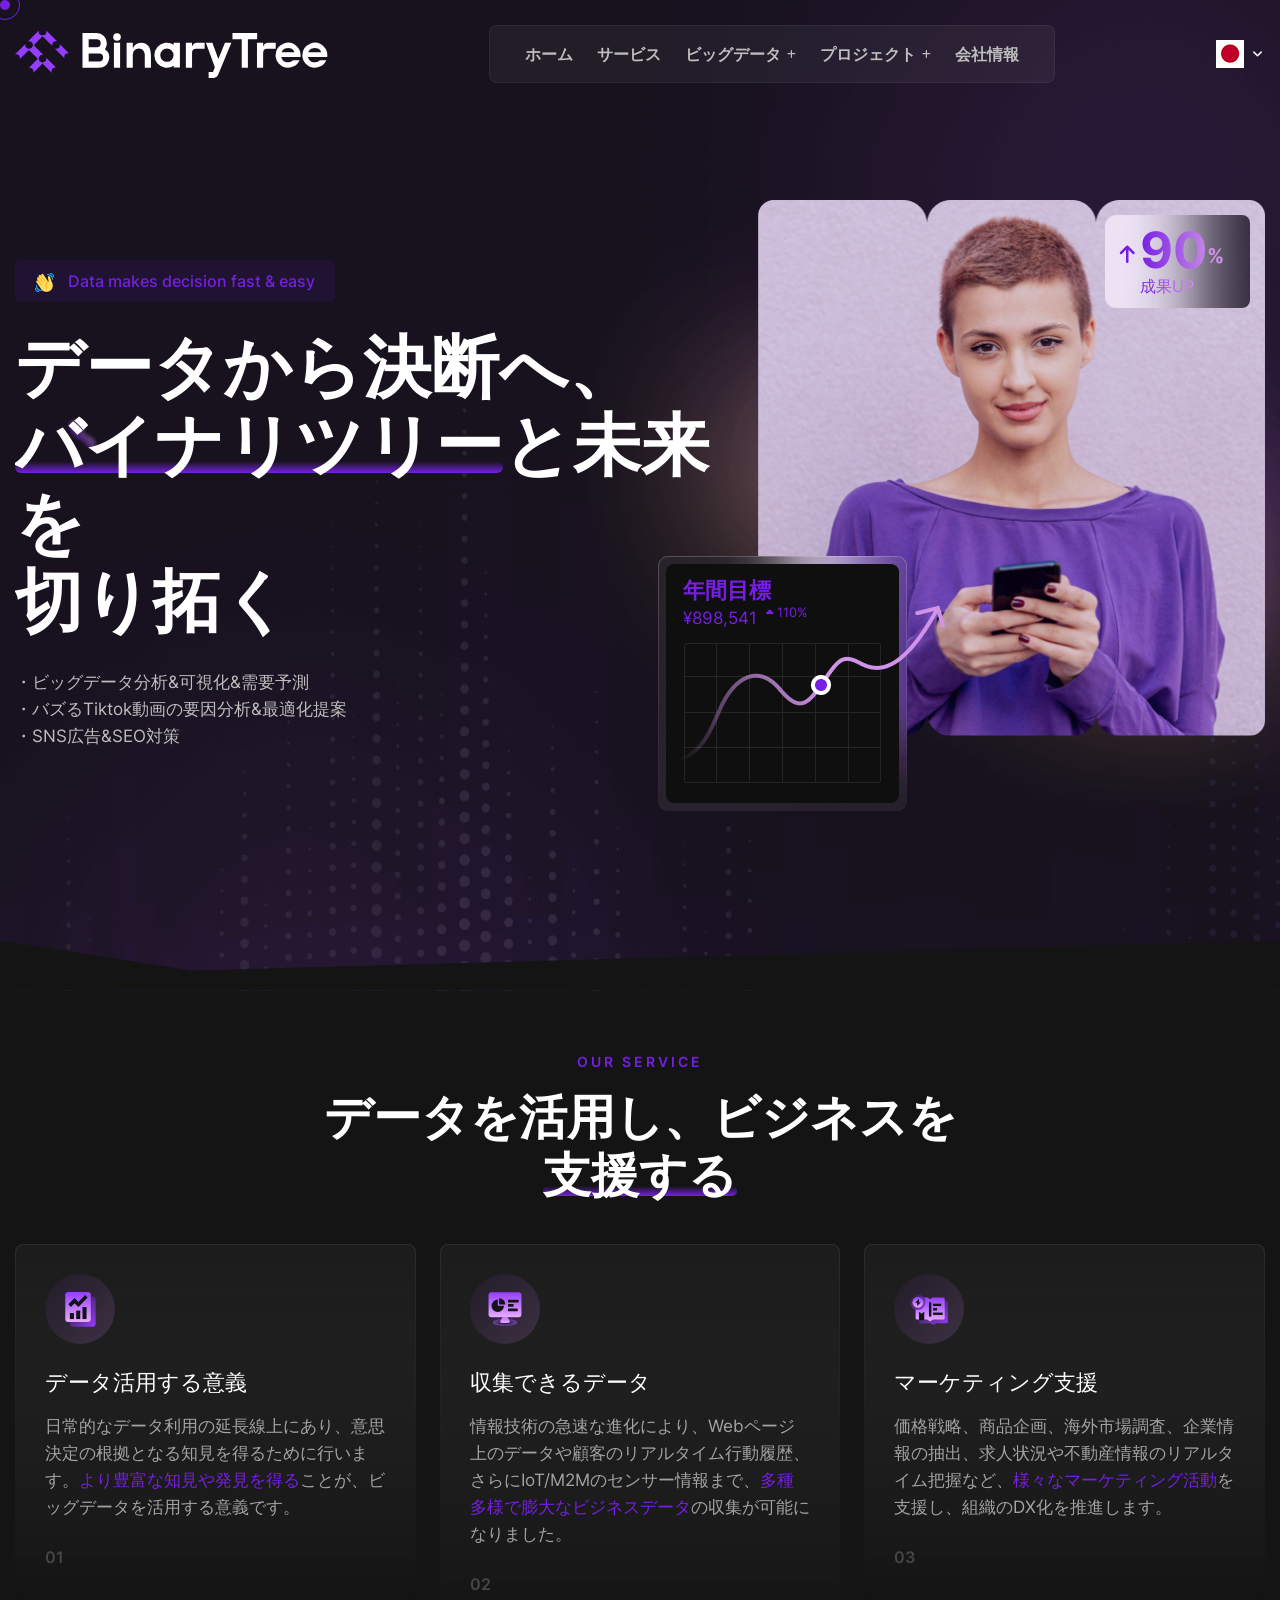
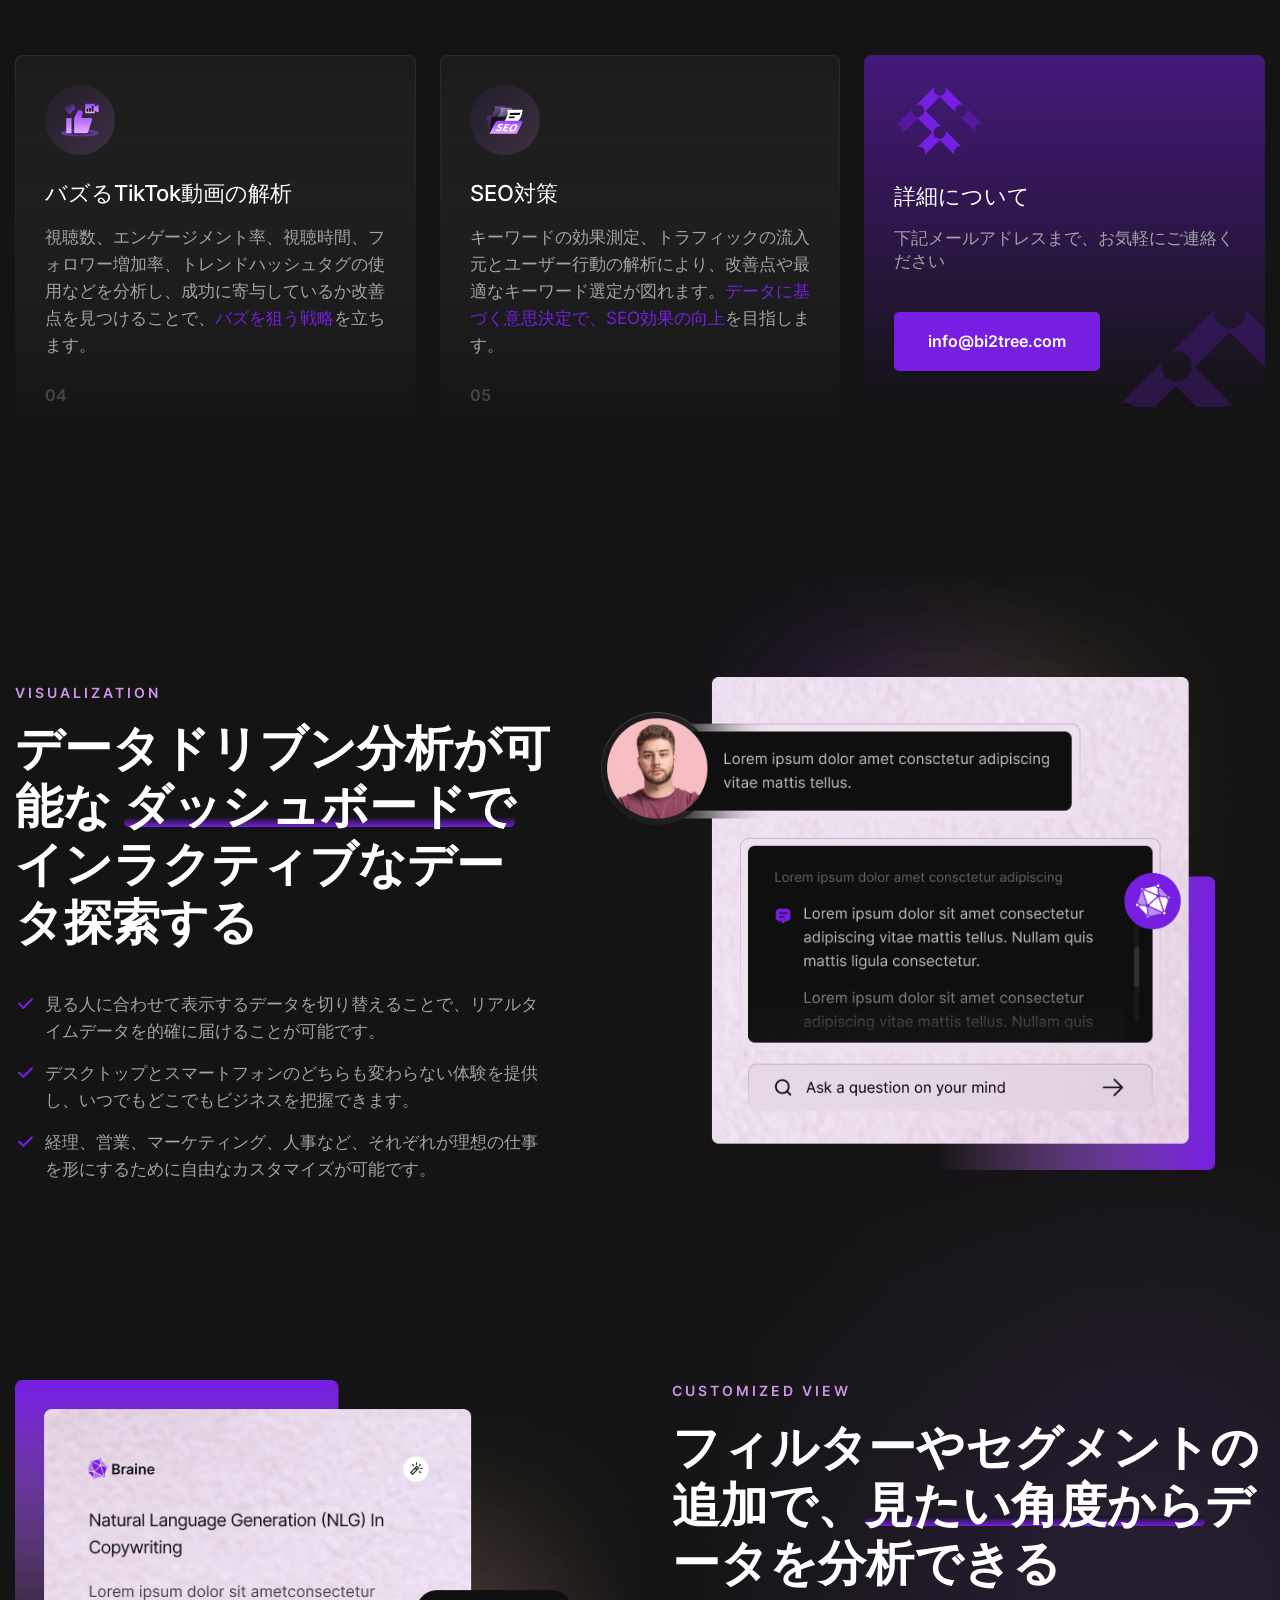
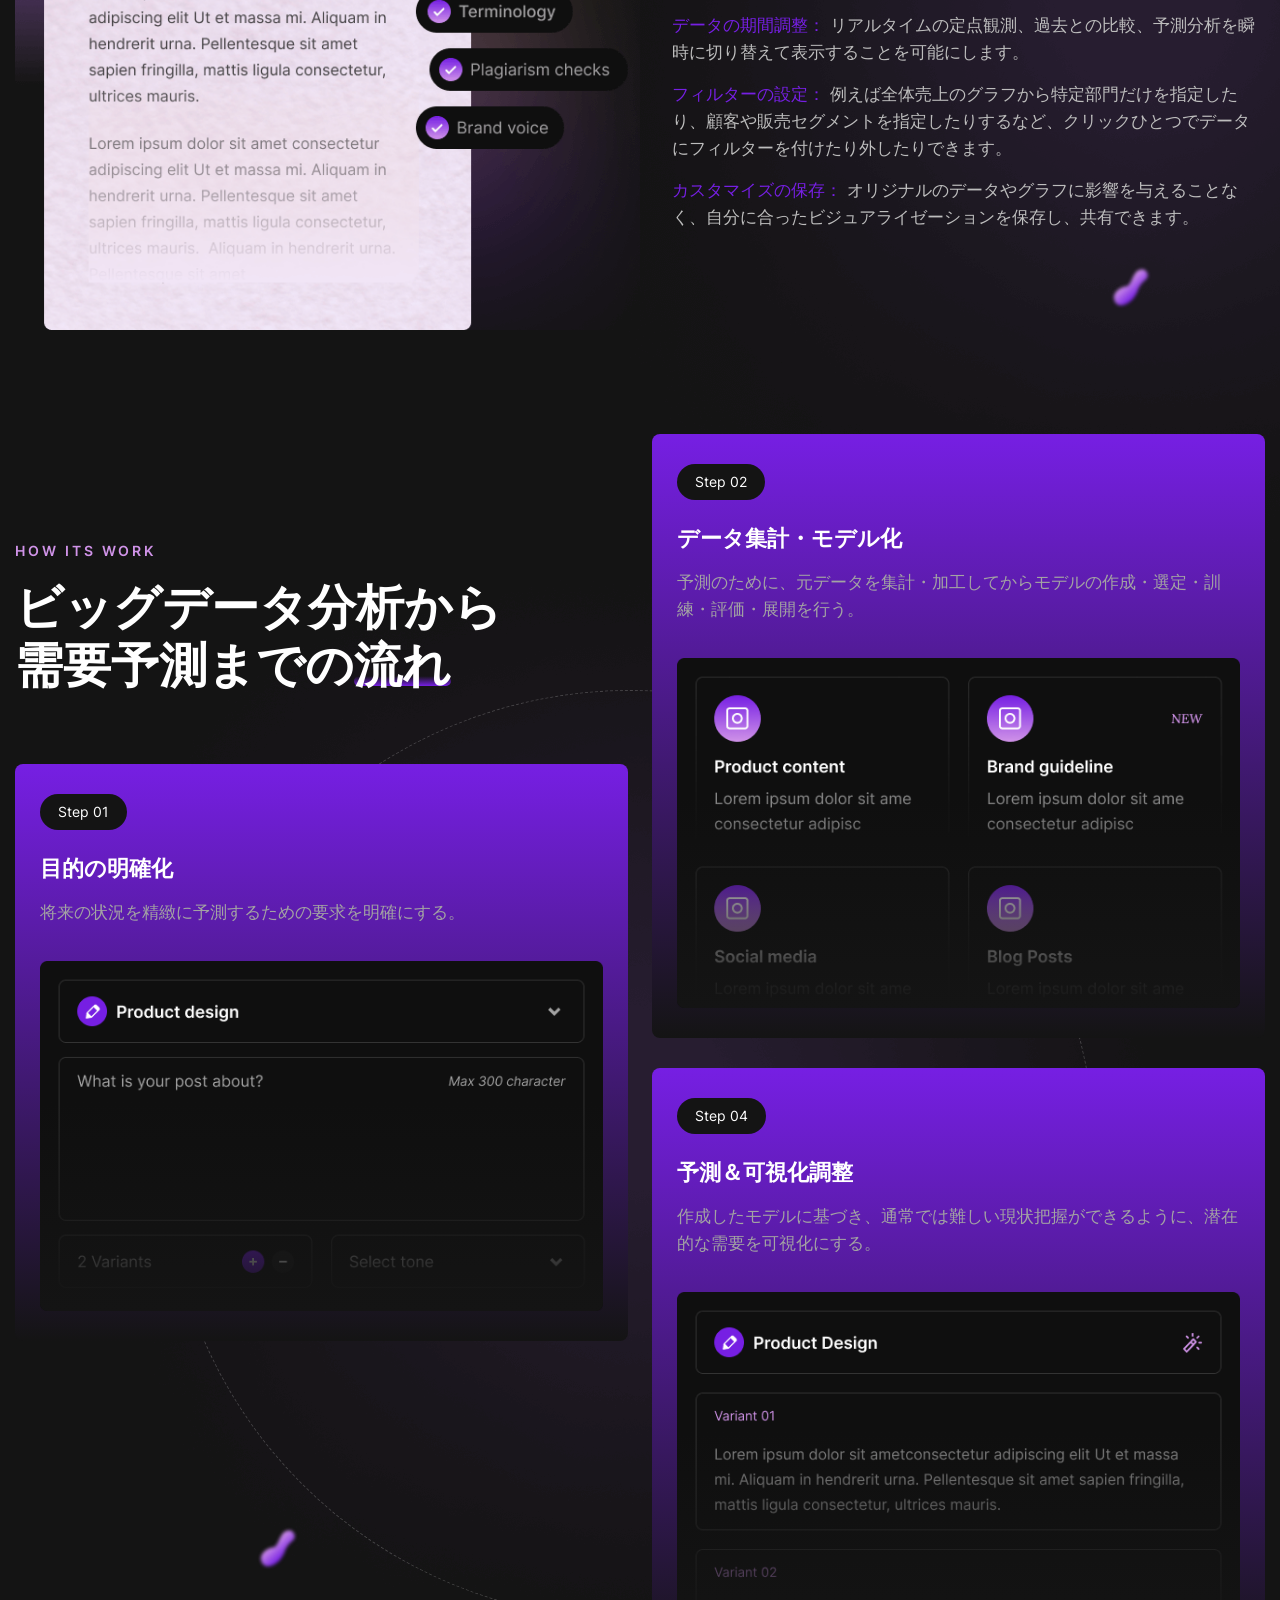
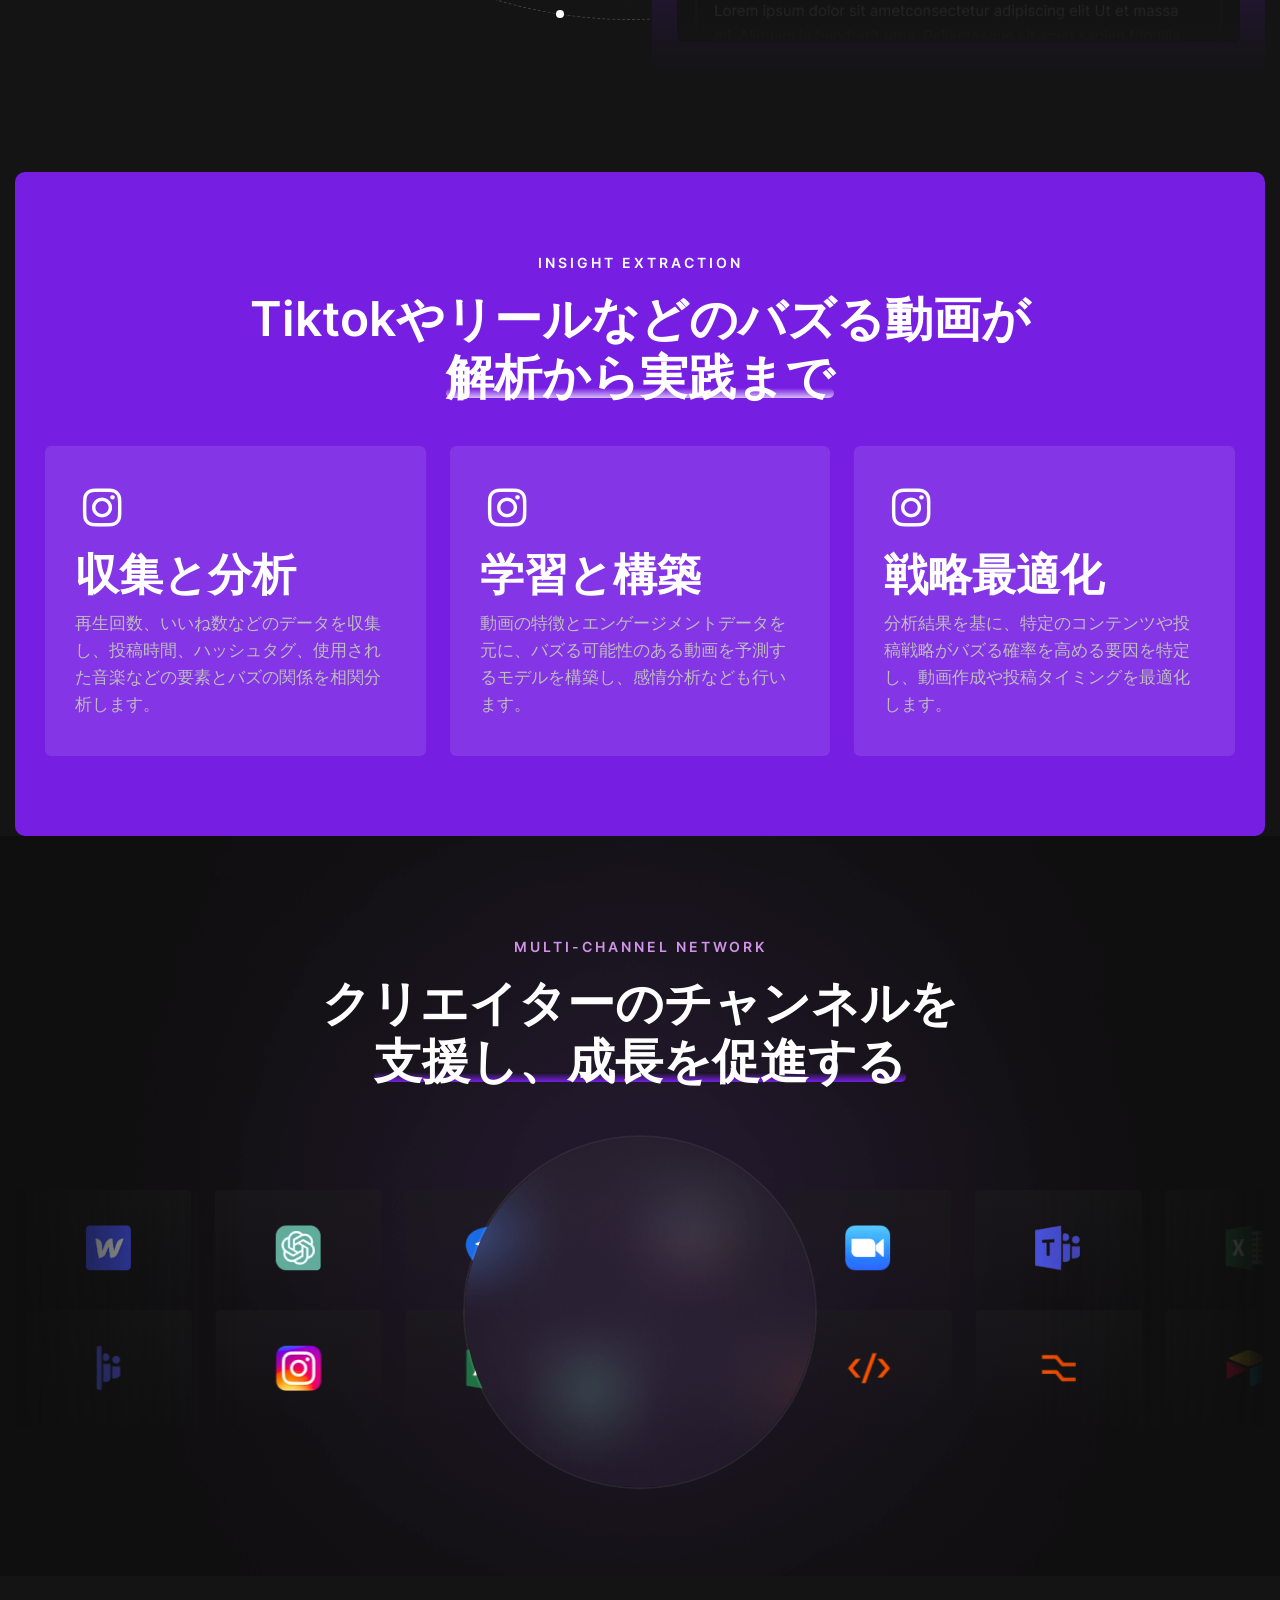
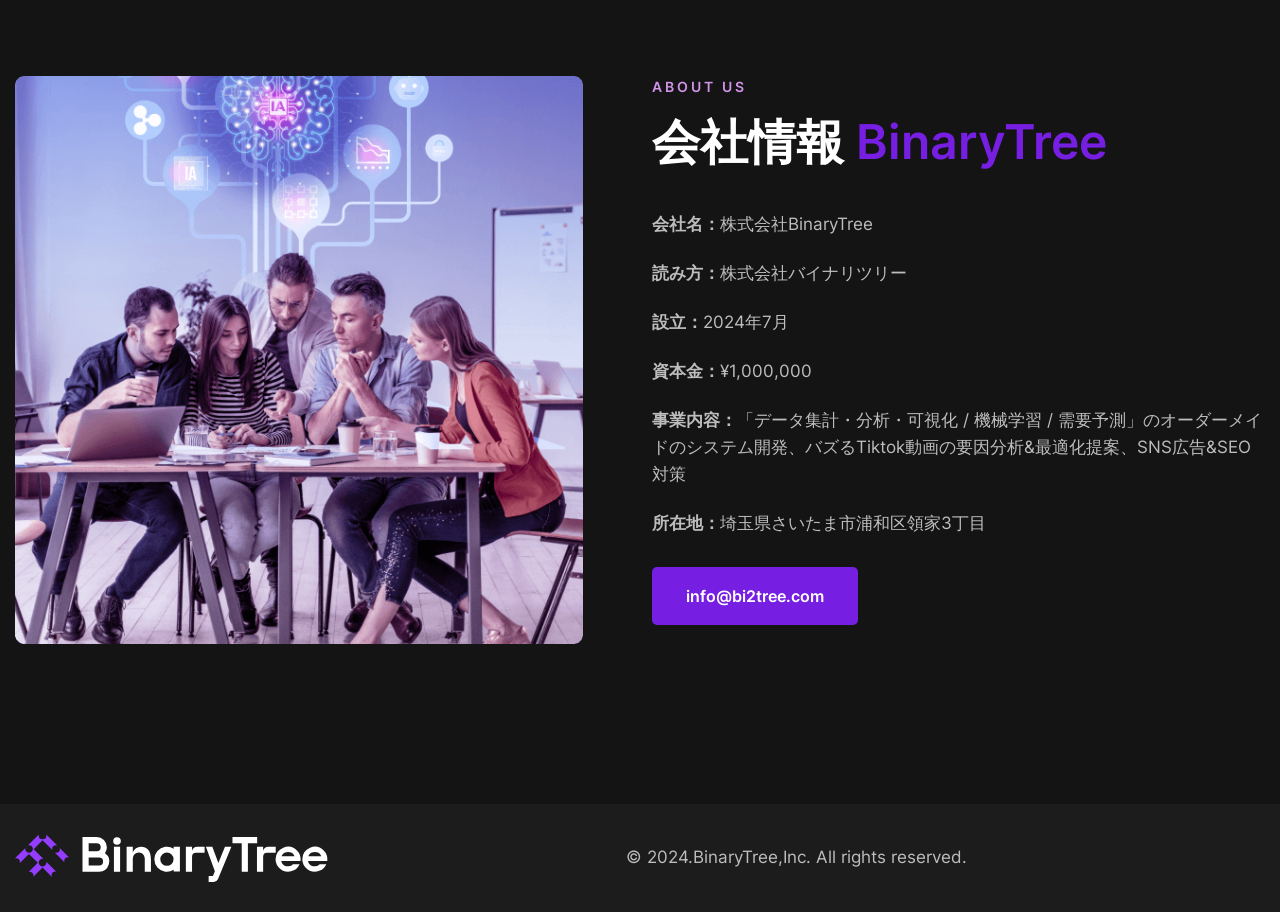
==== commit 5b50a52a: "modify kosuzu buy2" ====
--- a/index.html
+++ b/index.html
@@ -1227,7 +1227,7 @@
 						<p><b>設立：</b>2024年7月</p>
 						<p><b>資本金：</b>¥1,000,000</p>
 						<p><b>事業内容：</b>「データ集計・分析・可視化 / 機械学習 / 需要予測」のオーダーメイドのシステム開発、バズるTiktok動画の要因分析&最適化提案、SNS広告&SEO対策</p>
-						<p><b>所在地：</b>埼玉県さいたま市浦和区領家3丁目22-26</p>
+						<p><b>所在地：</b>埼玉県さいたま市浦和区領家3丁目</p>
 						<div class="story-one_button">
 							<a href="mailto:info@bi2tree.com?subject=お問い合わせ&body=株式会社BinaryTree" class="template-btn btn-style-one">
 								<span class="btn-wrap">
--- a/static/css/style.css
+++ b/static/css/style.css
@@ -2425,6 +2425,12 @@
 	margin-bottom: 35px;
 	color: var(--white-color);
 }
+.cta-one_title_sub{
+	font-size: 20px;
+	font-weight: bold;
+	margin-bottom: 35px;
+	color: var(--white-color);
+}
 
 .cta-one_title span{
 	position: relative;
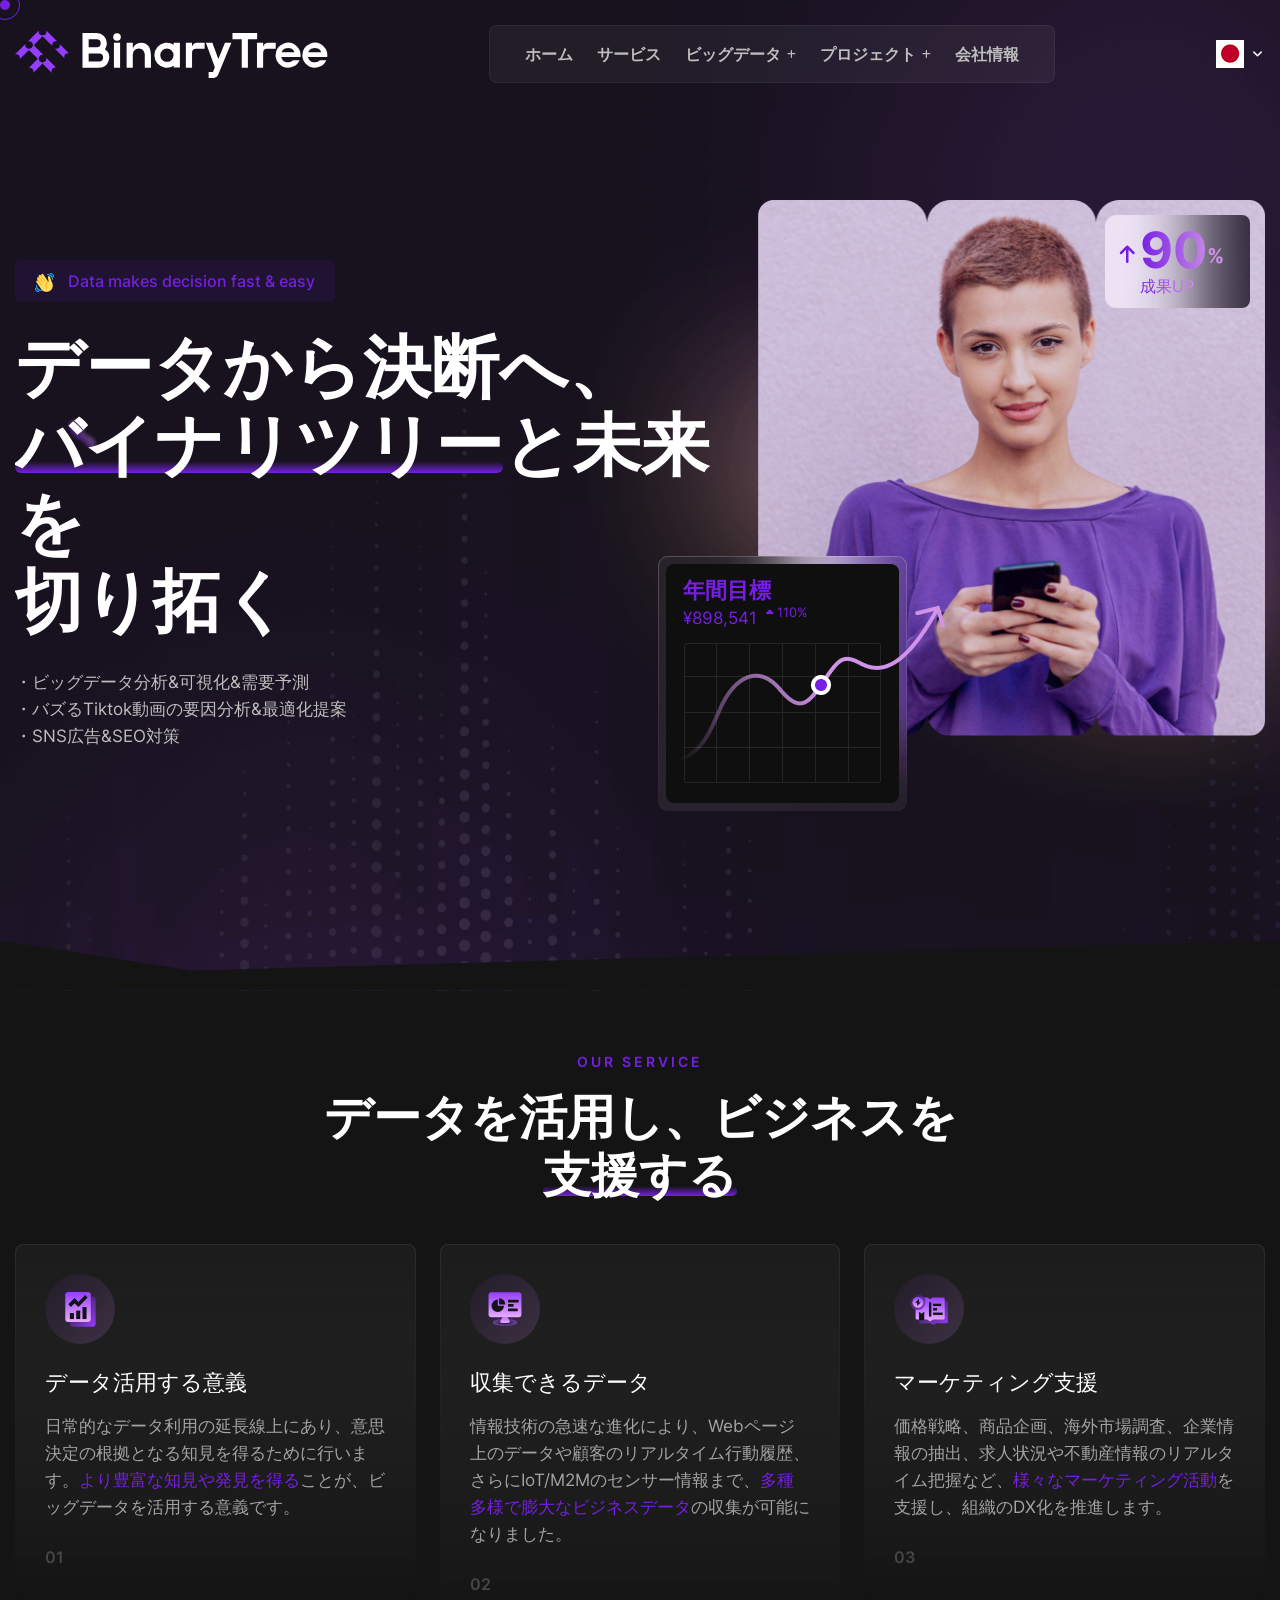
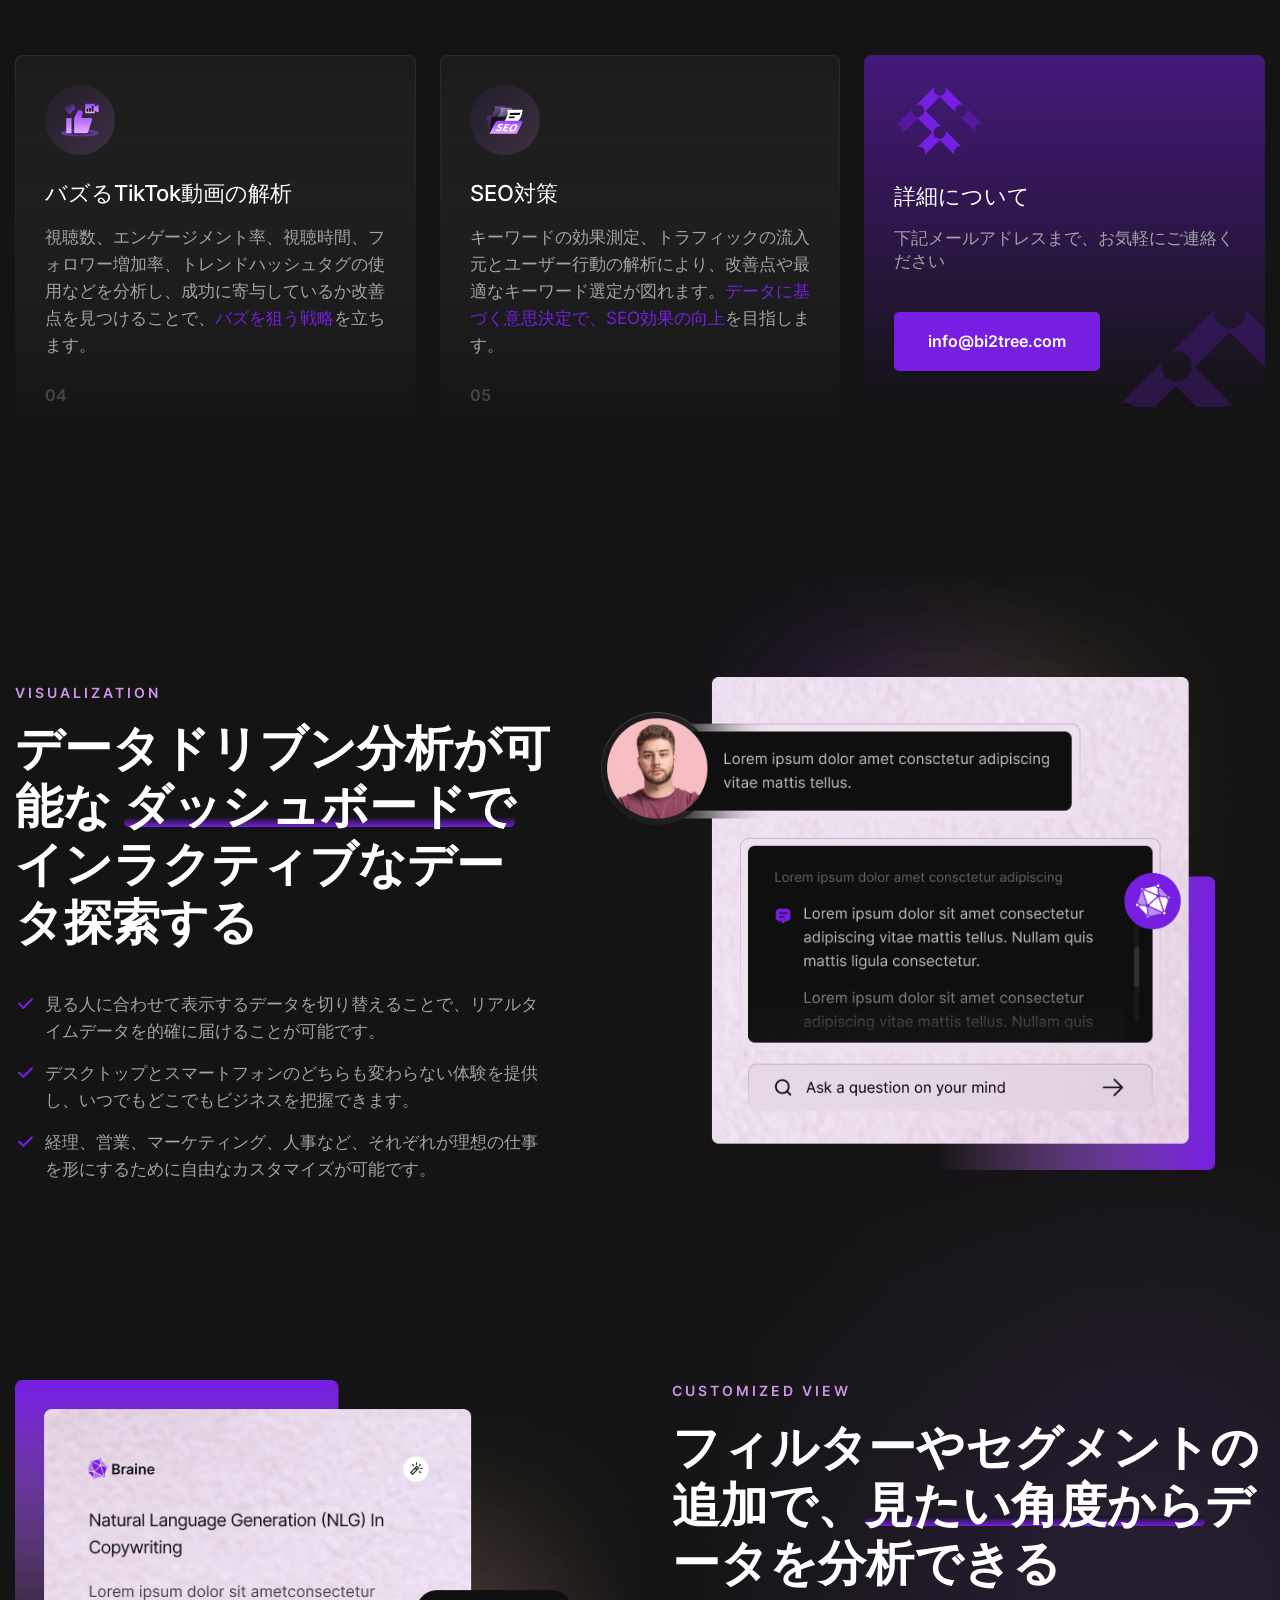
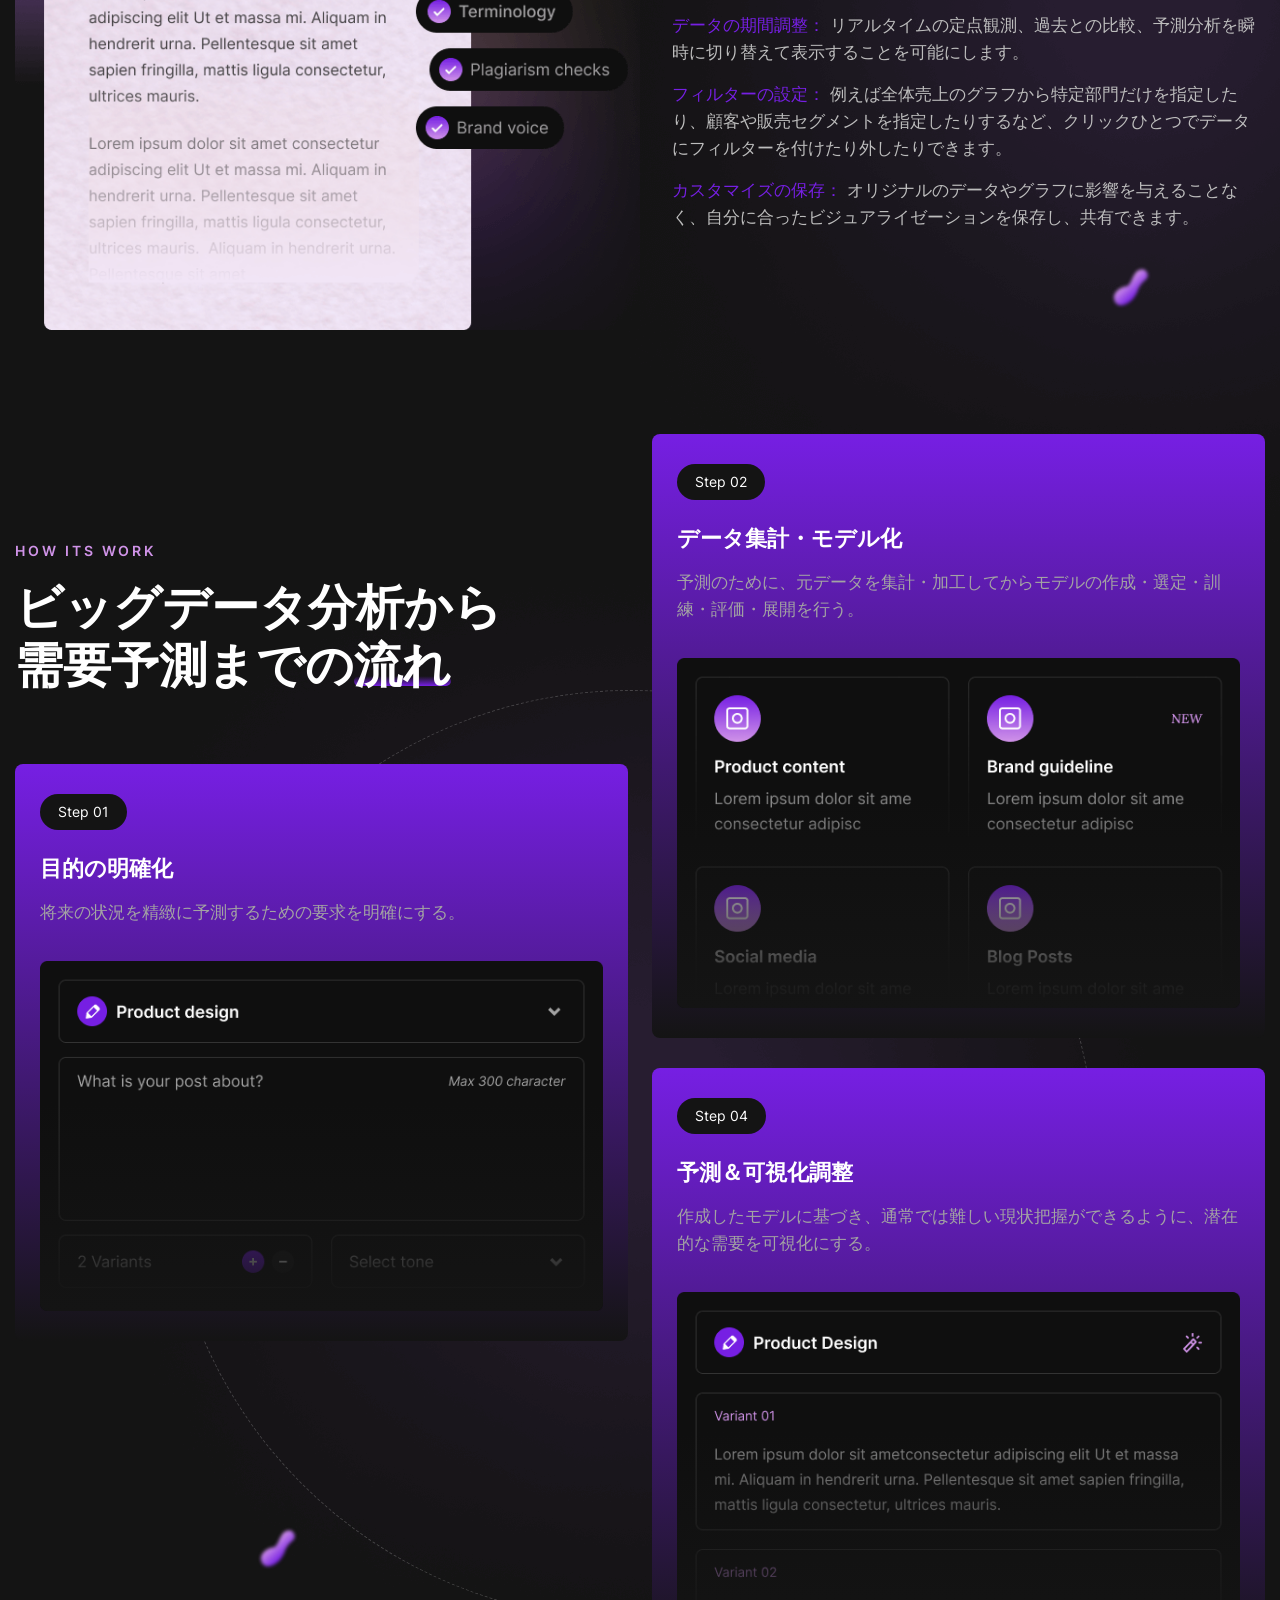
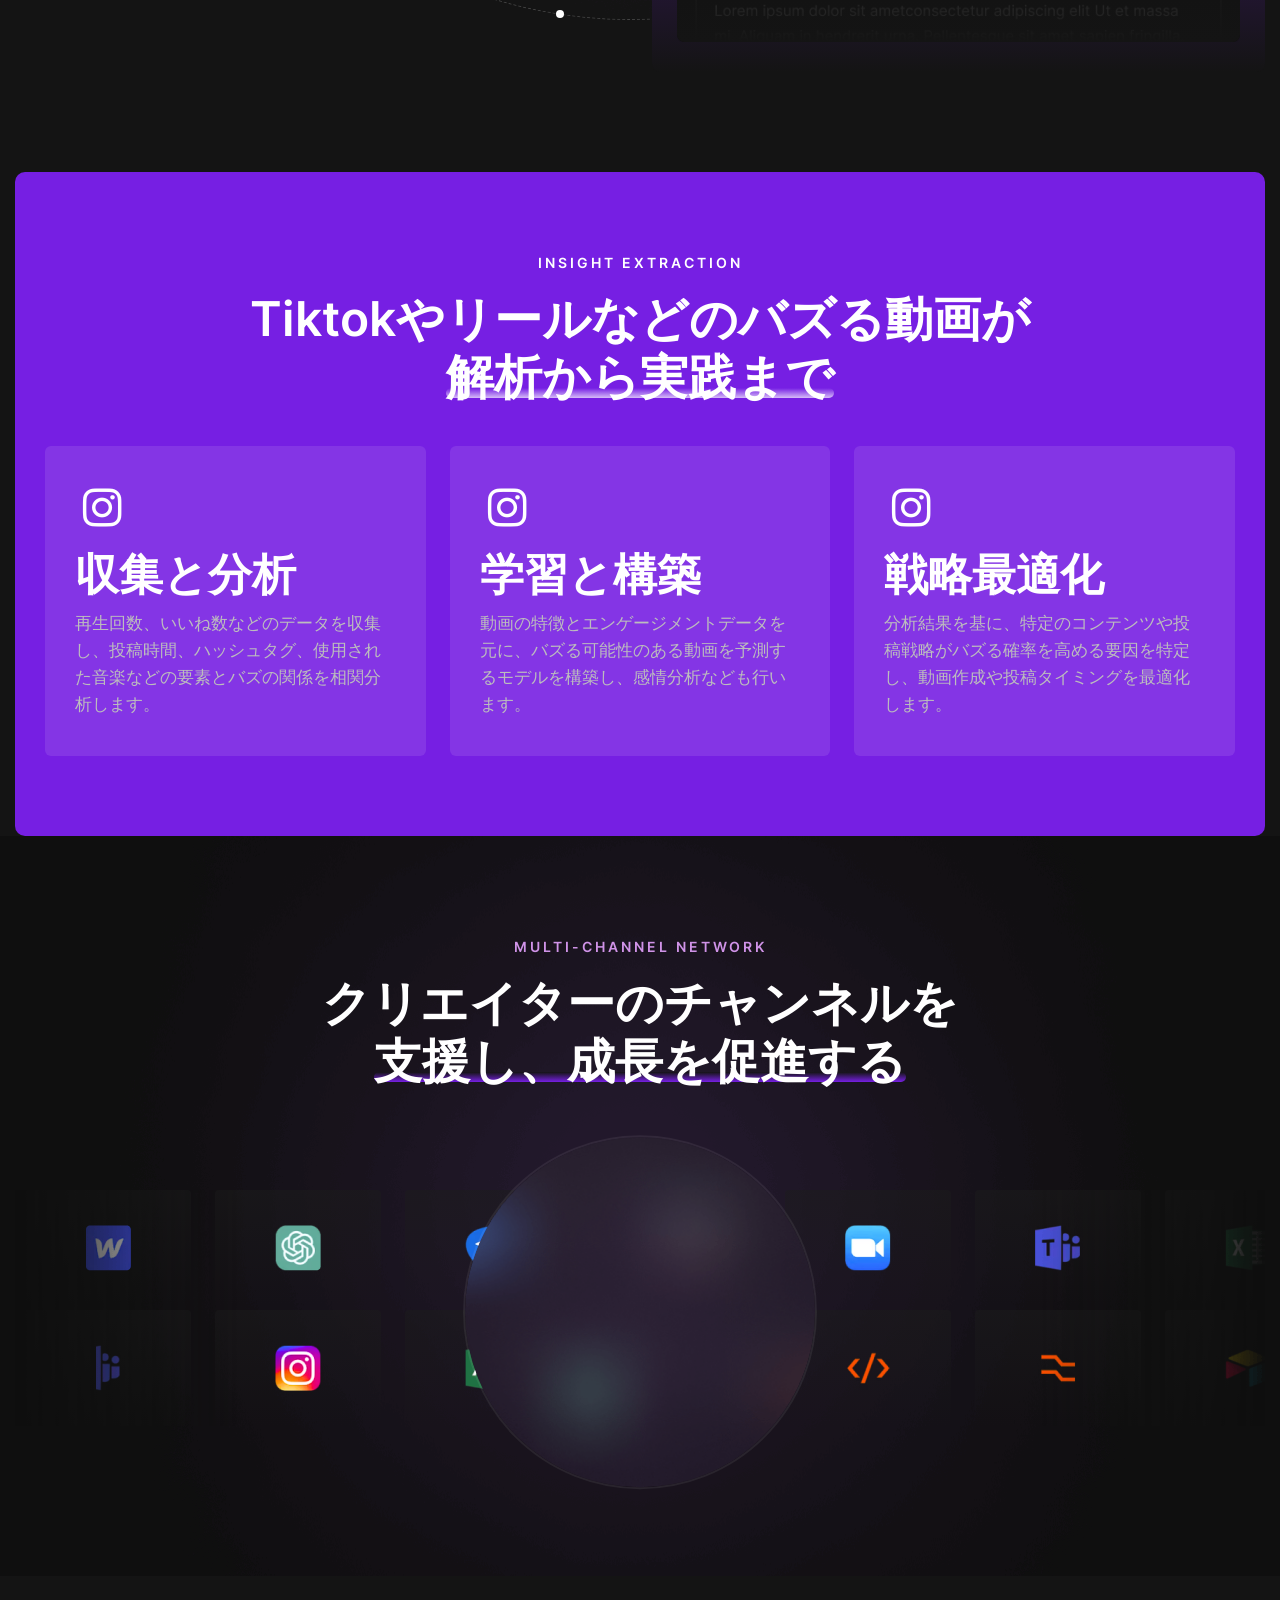
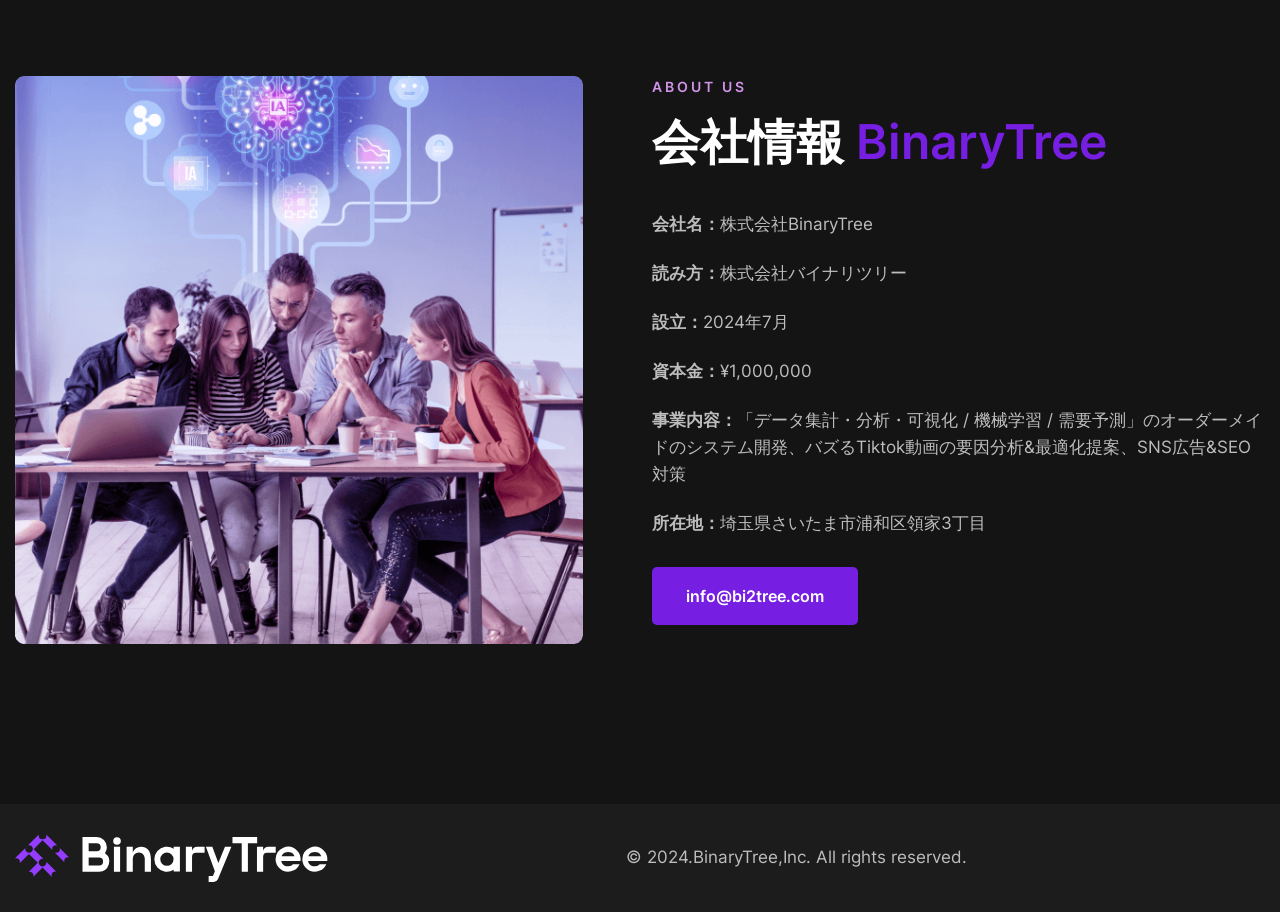
==== commit fdfcbe9f: "modify kosuzu titile" ====
--- a/index.html
+++ b/index.html
@@ -2,7 +2,7 @@
 <html>
 <head>
 <meta charset="utf-8">
-<title>Braine Digital Agency Business HTML-5 Template | Homepage 01</title>
+<title>BinaryTree, Inc. | データから決断へ、未来を切り拓く</title>
 <!-- Stylesheets -->
 <link href="static/css/bootstrap.css" rel="stylesheet">
 <link href="static/css/style.css" rel="stylesheet">
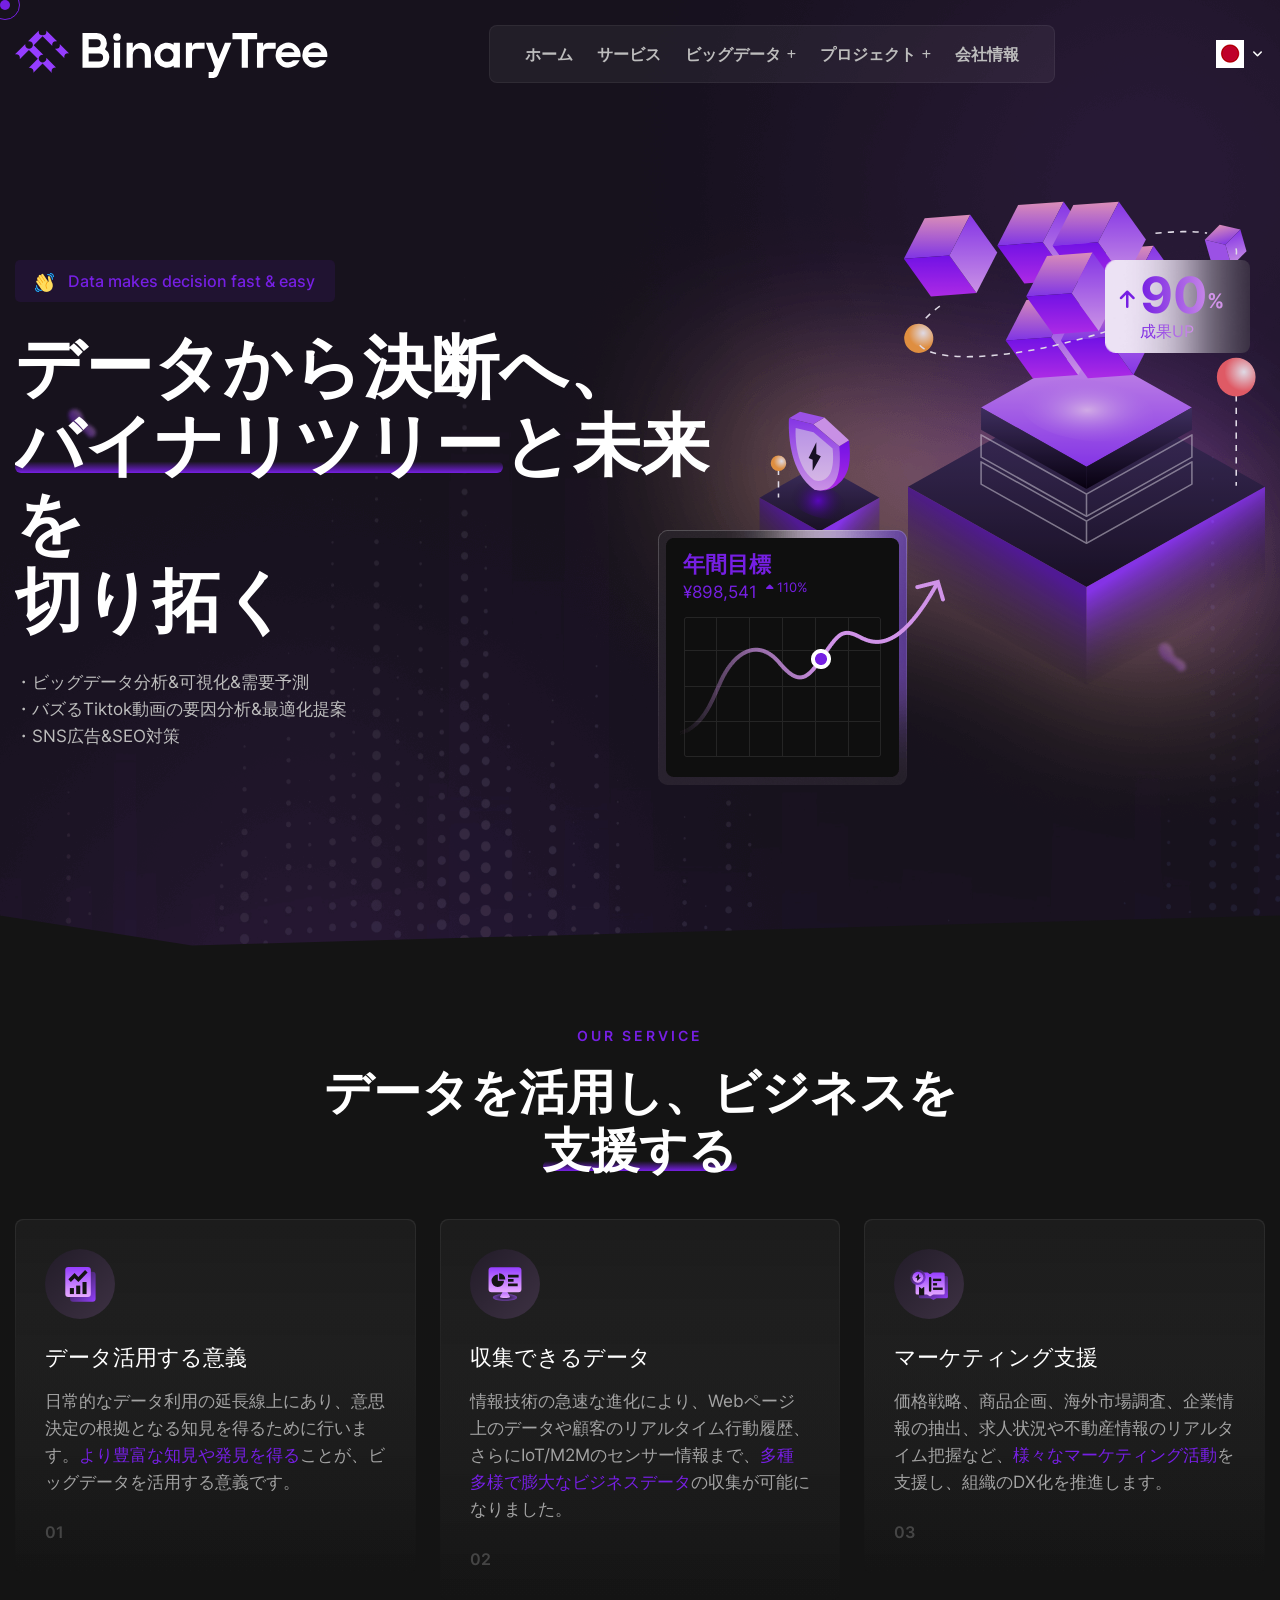
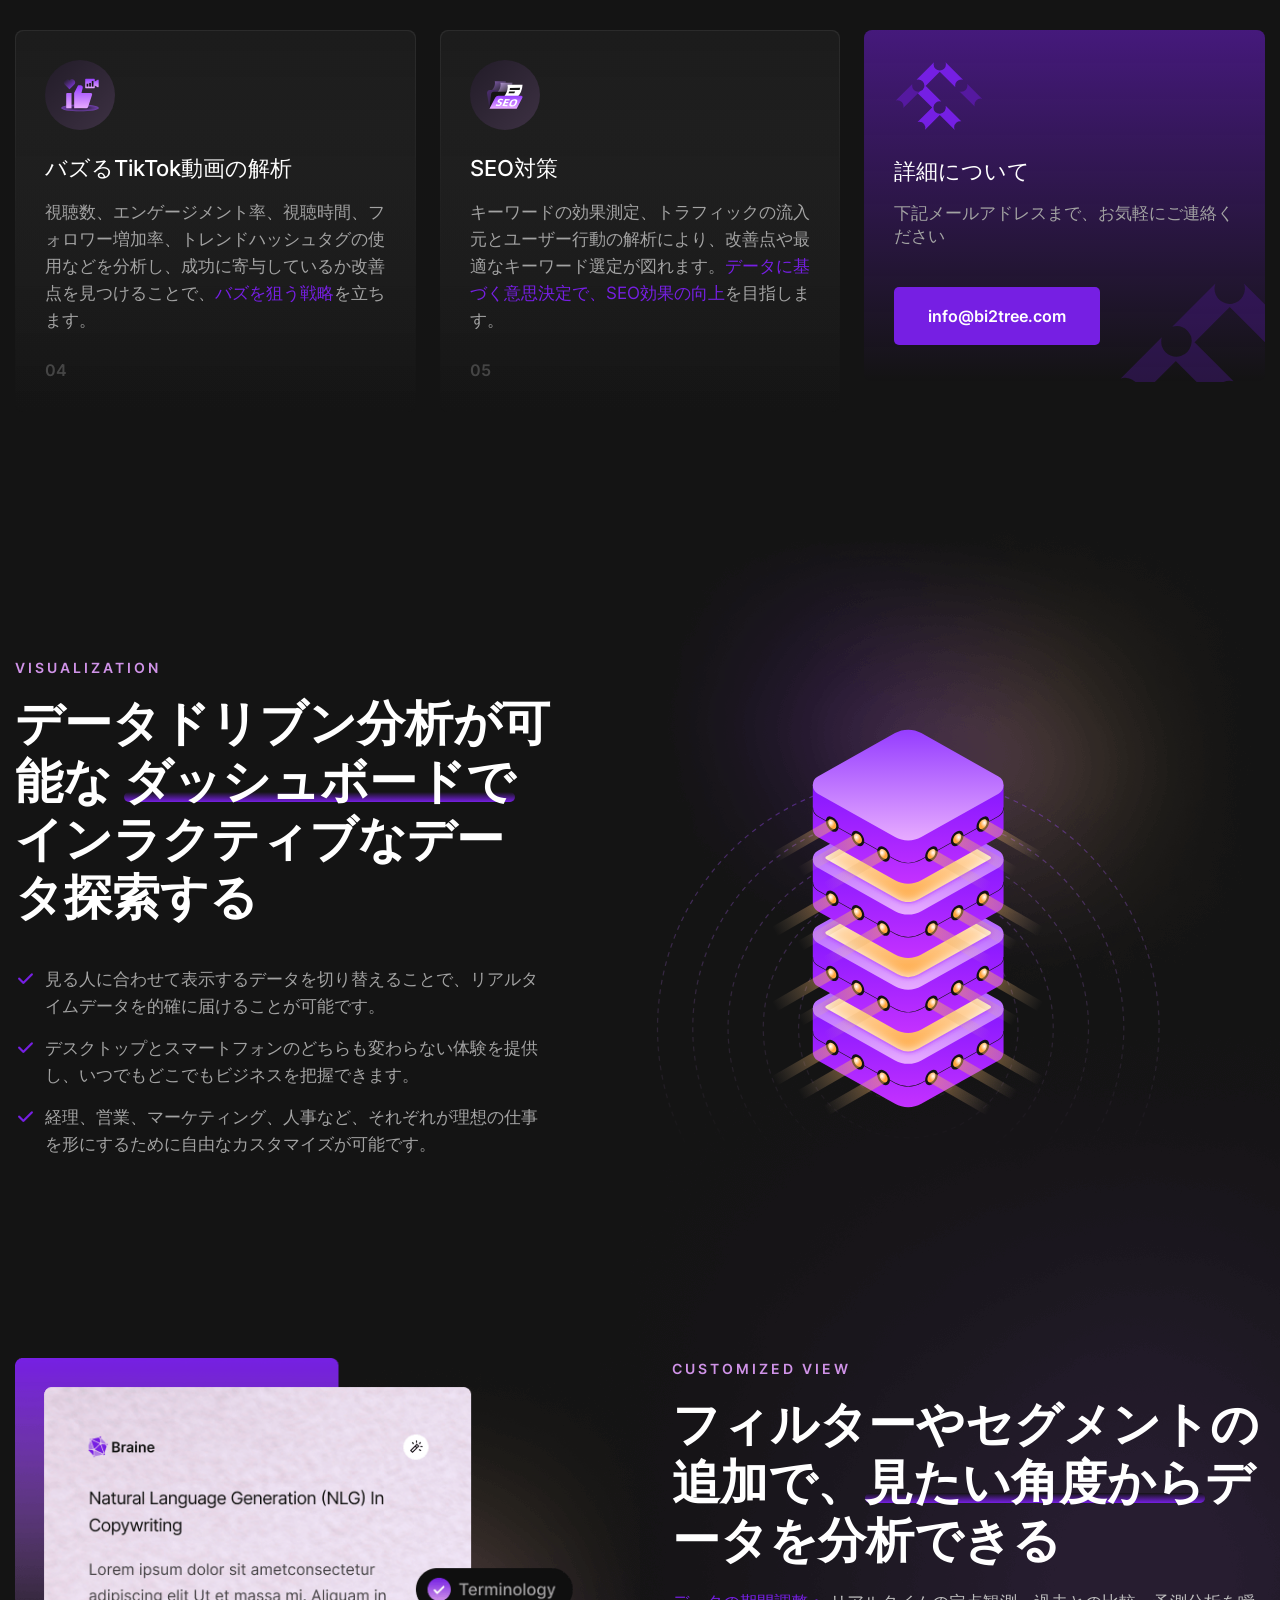
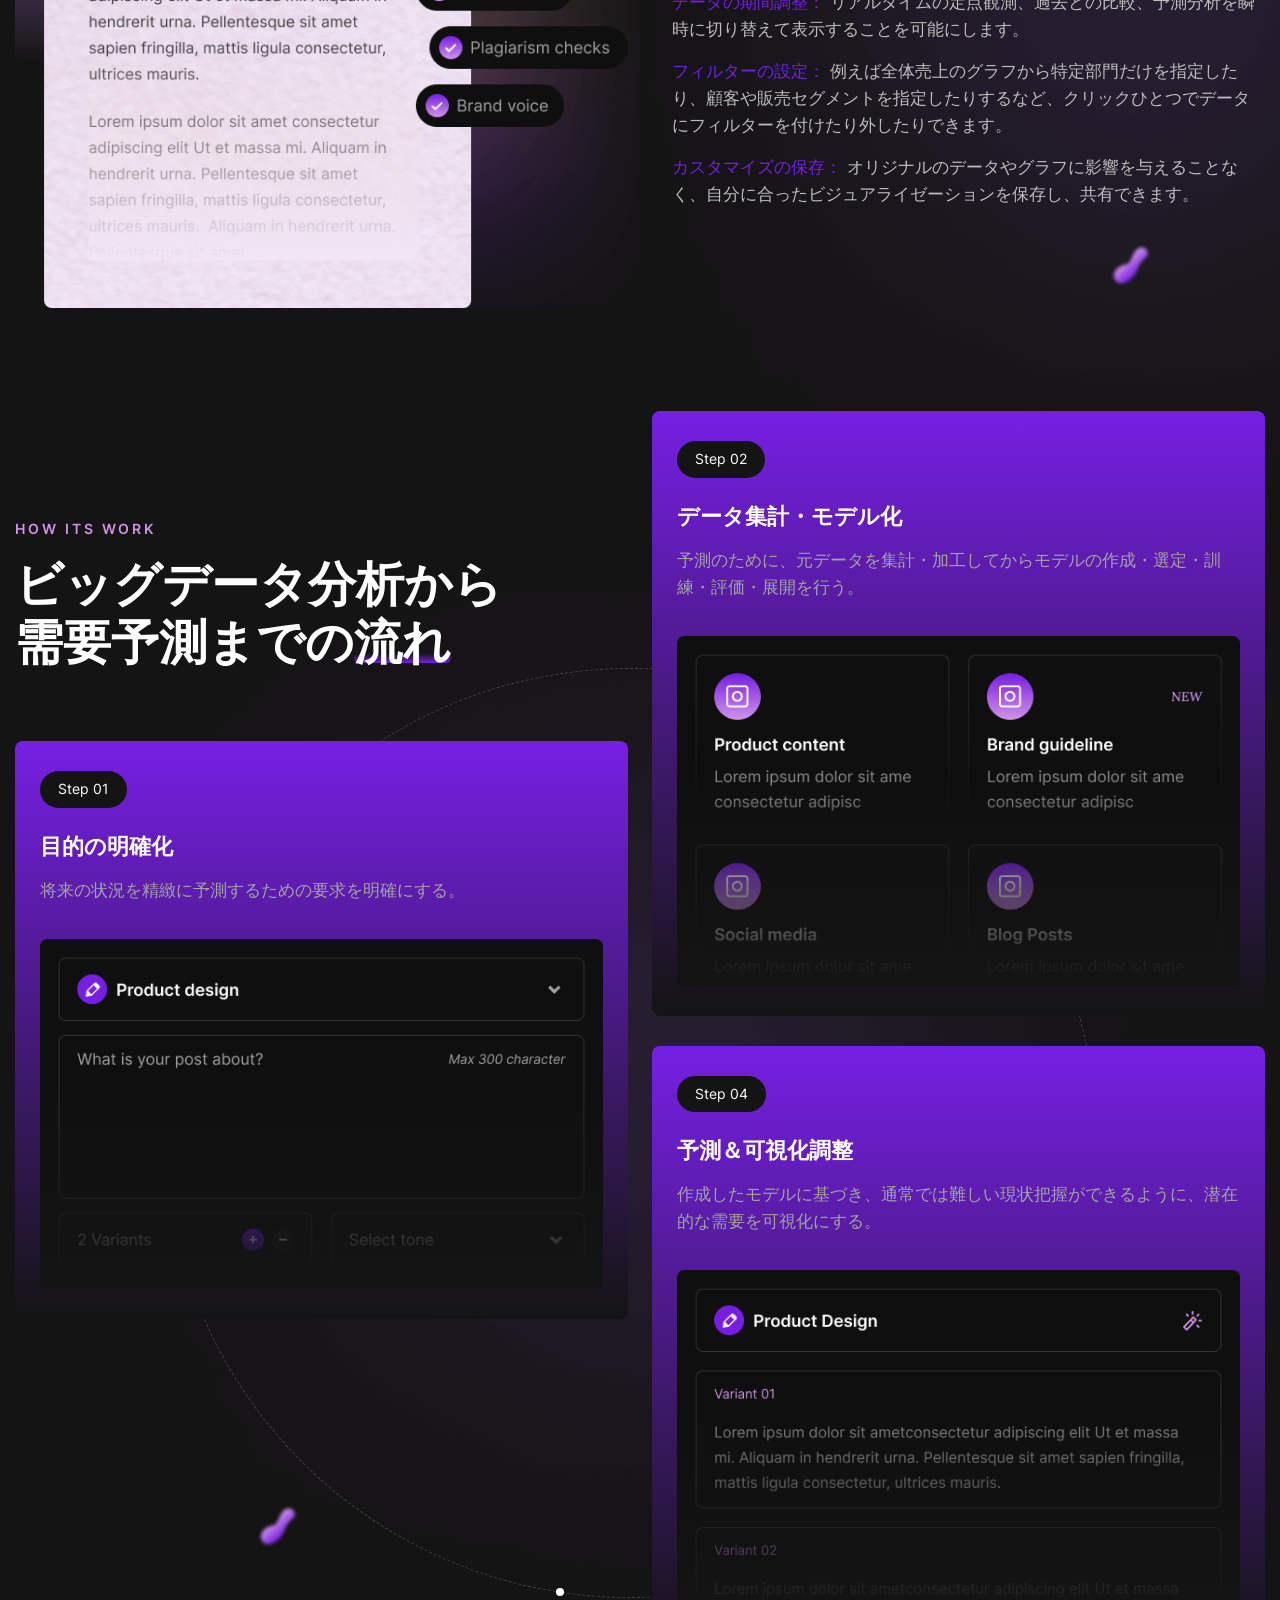
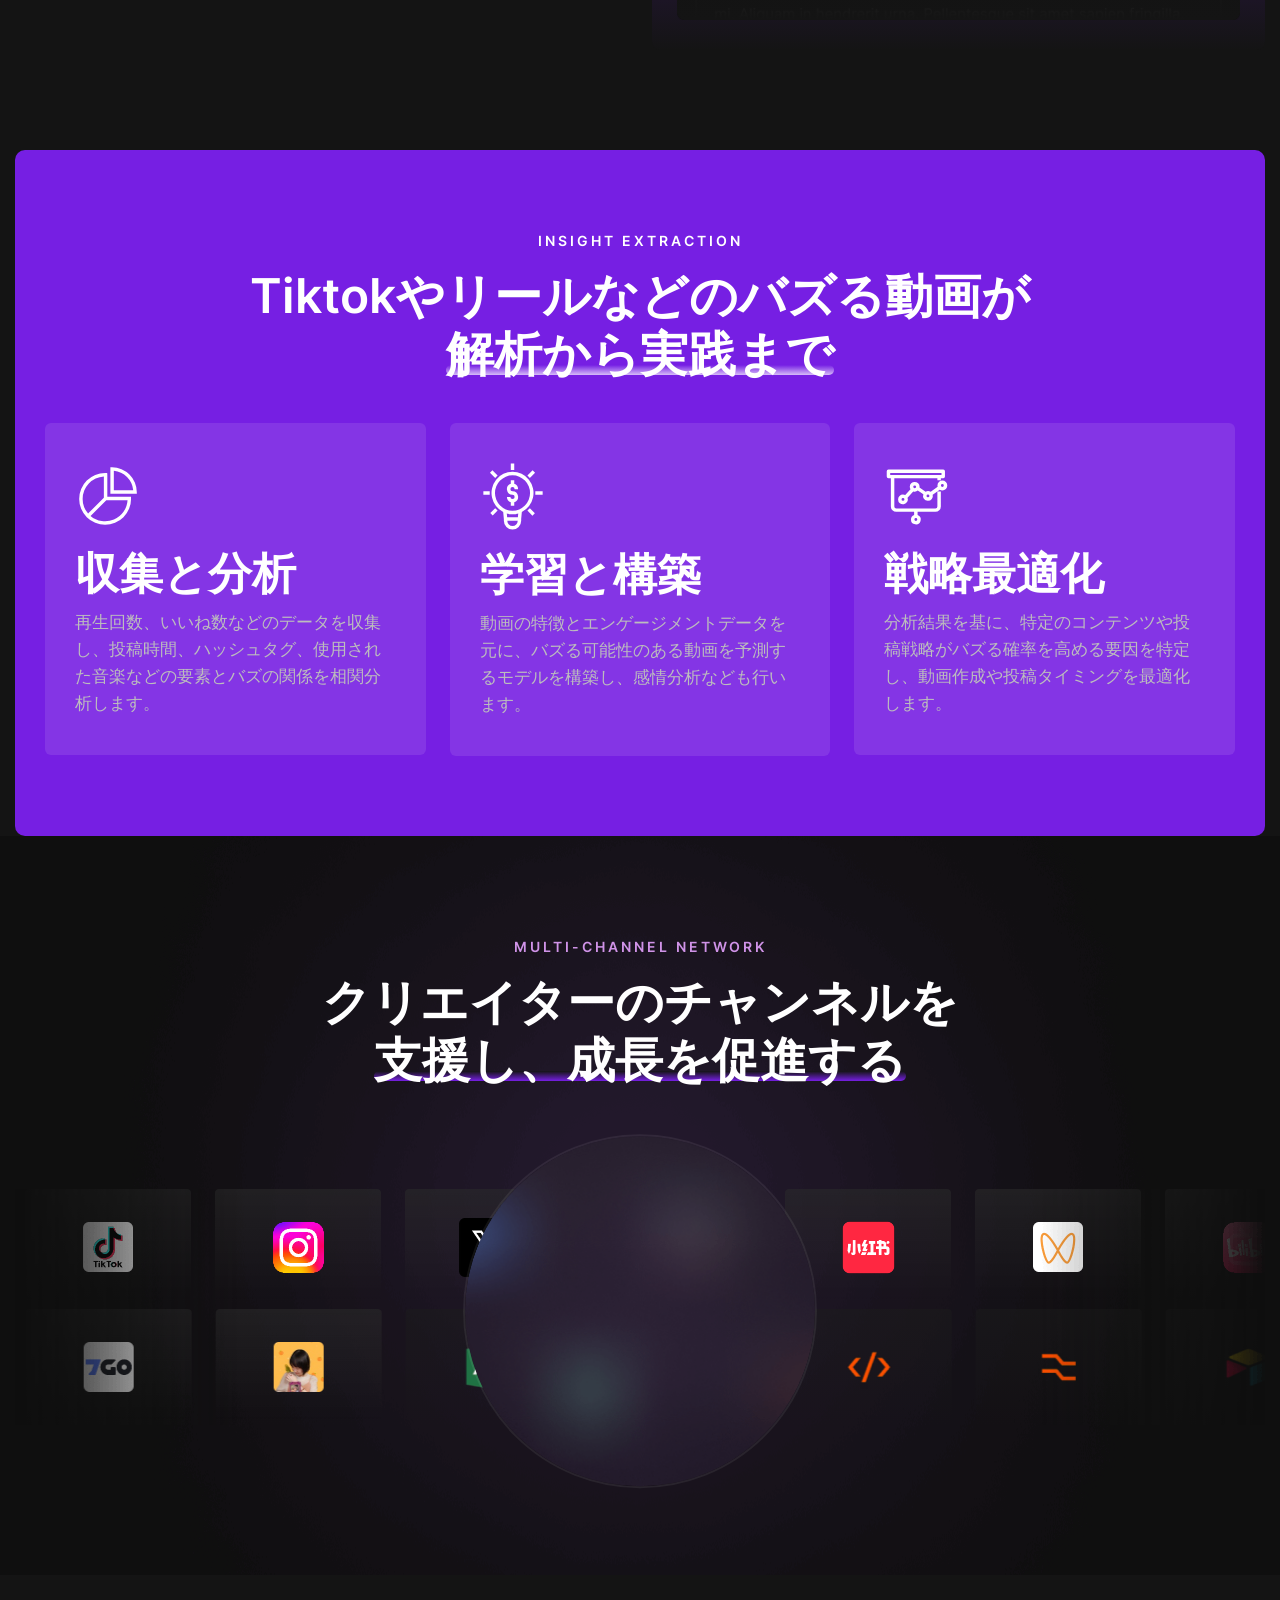
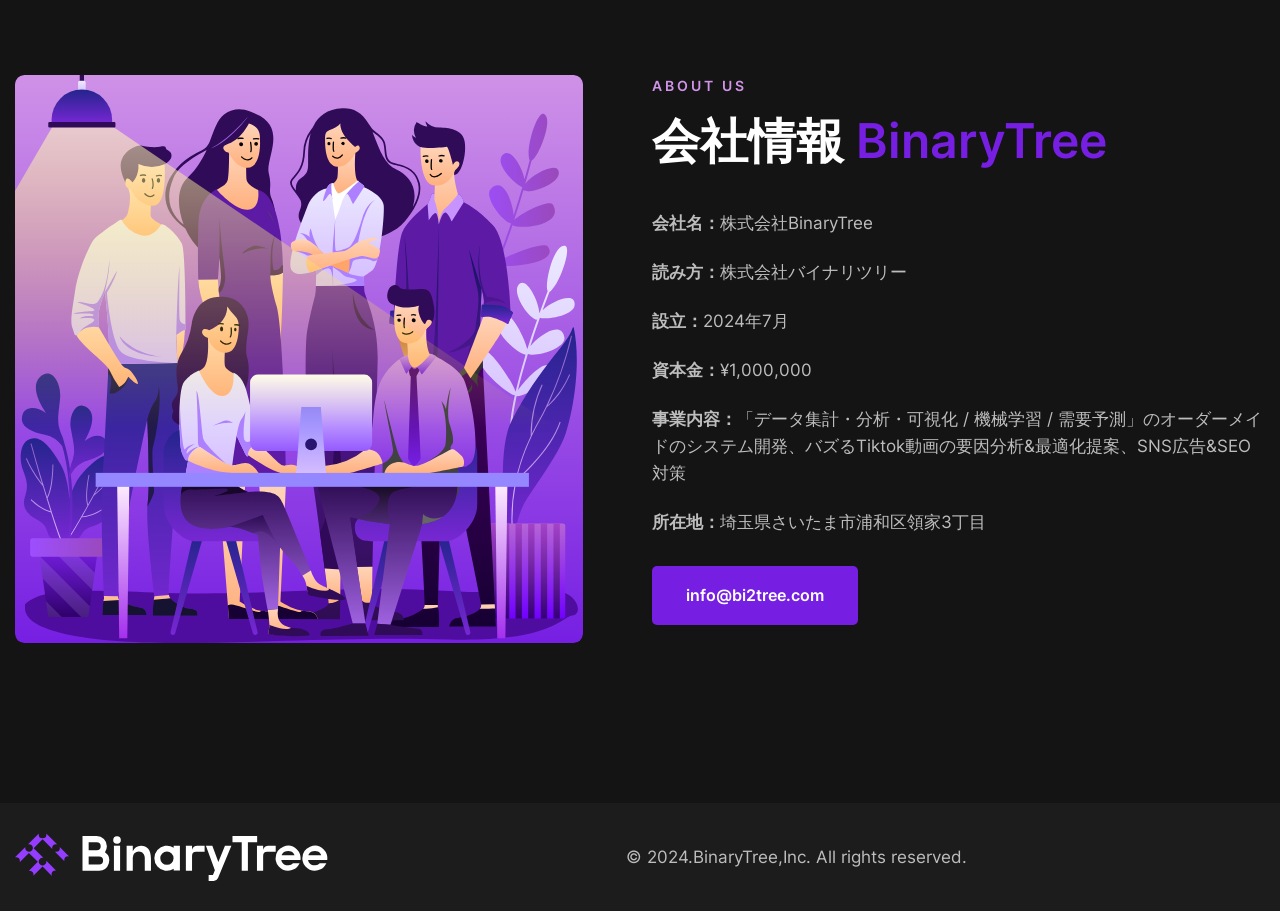
==== commit 7a9aeb9b: "modify kosuzu Q&A" ====
--- a/index.html
+++ b/index.html
@@ -228,7 +228,7 @@
 										<img src="static/picture/graph.png" alt="">
 									</div>
 									<div class="slider-one_image">
-										<img src="static/picture/image-1.png" alt="">
+										<img src="static/picture/image-1.svg" alt="">
 									</div>
 								</div>
 							</div>
@@ -504,7 +504,7 @@
 					<div class="answer-one_content-outer">
 						<div class="answer-one_pattern" style="background-image:url(static/image/faq-shadow.png)"></div>
 						<div class="answer-one_image">
-							<img src="static/picture/faq.png" alt="">
+							<img src="static/picture/visualization.svg" alt="">
 						</div>
 					</div>
 				</div>
@@ -654,7 +654,9 @@
 					<!-- Counter Block One -->
 					<div class="counter-block_one col-lg-4 col-md-6 col-sm-12">
 						<div class="counter-block_one-inner wow fadeInLeft" data-wow-delay="0ms" data-wow-duration="1500ms">
-							<div class="counter-block_one-icon fa-brands fa-instagram fa-fw"></div>
+							<div>
+								<img src="static/picture/ie-data.svg" />
+							</div>
 							<div class="counter-block_one-count">収集と分析</div>
 							<div class="counter-block_one-text">再生回数、いいね数などのデータを収集し、投稿時間、ハッシュタグ、使用された音楽などの要素とバズの関係を相関分析します。</div>
 						</div>
@@ -663,7 +665,9 @@
 					<!-- Counter Block One -->
 					<div class="counter-block_one col-lg-4 col-md-6 col-sm-12">
 						<div class="counter-block_one-inner wow fadeInLeft" data-wow-delay="150ms" data-wow-duration="1500ms">
-							<div class="counter-block_one-icon fa-brands fa-instagram fa-fw"></div>
+							<div>
+								<img src="static/picture/ie-video.svg" />
+							</div>
 							<div class="counter-block_one-count">学習と構築</div>
 							<div class="counter-block_one-text">動画の特徴とエンゲージメントデータを元に、バズる可能性のある動画を予測するモデルを構築し、感情分析なども行います。</div>
 						</div>
@@ -672,7 +676,9 @@
 					<!-- Counter Block One -->
 					<div class="counter-block_one col-lg-4 col-md-6 col-sm-12">
 						<div class="counter-block_one-inner wow fadeInLeft" data-wow-delay="300ms" data-wow-duration="1500ms">
-							<div class="counter-block_one-icon fa-brands fa-instagram fa-fw"></div>
+							<div>
+								<img src="static/picture/ie-strategy.svg" />
+							</div>
 							<div class="counter-block_one-count">戦略最適化</div>
 							<div class="counter-block_one-text">分析結果を基に、特定のコンテンツや投稿戦略がバズる確率を高める要因を特定し、動画作成や投稿タイミングを最適化します。</div>
 						</div>
@@ -995,45 +1001,29 @@
 					<div class="animation_mode">
 						<!-- Icon -->
 						<div class="social_icon-box">
-							<a href="#">
-								<img src="static/picture/social-1.png" alt="">
-							</a>
+							<img src="static/picture/social-tiktok.png" alt="">
 						</div>
 						<!-- Icon -->
 						<div class="social_icon-box">
-							<a href="#">
-								<img src="static/picture/social-2.png" alt="">
-							</a>
+							<img src="static/picture/social-ins.png" alt="">
 						</div>
 						<!-- Icon -->
 						<div class="social_icon-box">
-							<a href="#">
-								<img src="static/picture/social-3.png" alt="">
-							</a>
+							<img src="static/picture/social-x.png" alt="">
+						</div>
+						<div class="social_icon-box">
+							<img src="static/picture/social-youtube.png" alt="">
 						</div>
 						<!-- Icon -->
 						<div class="social_icon-box">
-							<a href="#">
-								<img src="static/picture/social-4.png" alt="">
-							</a>
+							<img src="static/picture/social-redbook.png" alt="">
 						</div>
 						<!-- Icon -->
 						<div class="social_icon-box">
-							<a href="#">
-								<img src="static/picture/social-5.png" alt="">
-							</a>
-						</div>
-						<!-- Icon -->
-						<div class="social_icon-box">
-							<a href="#">
-								<img src="static/picture/social-6.png" alt="">
-							</a>
-						</div>
-						<!-- Icon -->
-						<div class="social_icon-box">
-							<a href="#">
-								<img src="static/picture/social-7.png" alt="">
-							</a>
+							<img src="static/picture/social-wechat.png" alt="">
+						</div>
+						<div class="social_icon-box">
+							<img src="static/picture/social-bilibili.png" alt="">
 						</div>
 					</div>
 				</div>
@@ -1043,13 +1033,13 @@
 						<!-- Icon -->
 						<div class="social_icon-box">
 							<a href="#">
-								<img src="static/picture/social-8.png" alt="">
+								<img src="static/picture/social-7go.png" alt="">
 							</a>
 						</div>
 						<!-- Icon -->
 						<div class="social_icon-box">
 							<a href="#">
-								<img src="static/picture/social-9.png" alt="">
+								<img src="static/picture/social-kosuzu.png" alt="">
 							</a>
 						</div>
 						<!-- Icon -->
@@ -1209,7 +1199,7 @@
 				<div class="story-one_image-column col-lg-6 col-md-12 col-sm-12">
 					<div class="story-one_image-outer">
 						<div class="story-one_image">
-							<img src="static/picture/story.png" alt="">
+							<img src="static/picture/companyImage.svg" alt="">
 						</div>
 					</div>
 				</div>
--- a/static/css/style.css
+++ b/static/css/style.css
@@ -362,7 +362,7 @@
 
 .slider-one_image-outer{
 	position: relative;
-	padding-bottom: 75px;
+	padding-bottom: 100px;
 }
 
 .slider-one_image{
@@ -421,8 +421,8 @@
 
 .slider-one_percentage{
 	position: absolute;
-	right: -35px;
-	top: 40px;
+	right: -65px;
+	top: 60px;
 	z-index: 1;
 	width: 145px;
 	overflow: hidden;
--- a/static/css/responsive.css
+++ b/static/css/responsive.css
@@ -42,7 +42,7 @@
 
 	.slider-one_percentage{
 		right: 0px;
-		top: 30px;
+		top: 60px;
 	}
 
 	.answer-one_list li{
@@ -91,7 +91,7 @@
 
 	.slider-one_percentage{
 		right: 15px;
-		top: 15px;
+		top: 60px;
 	}
 
 	.choose-one .inner-container{
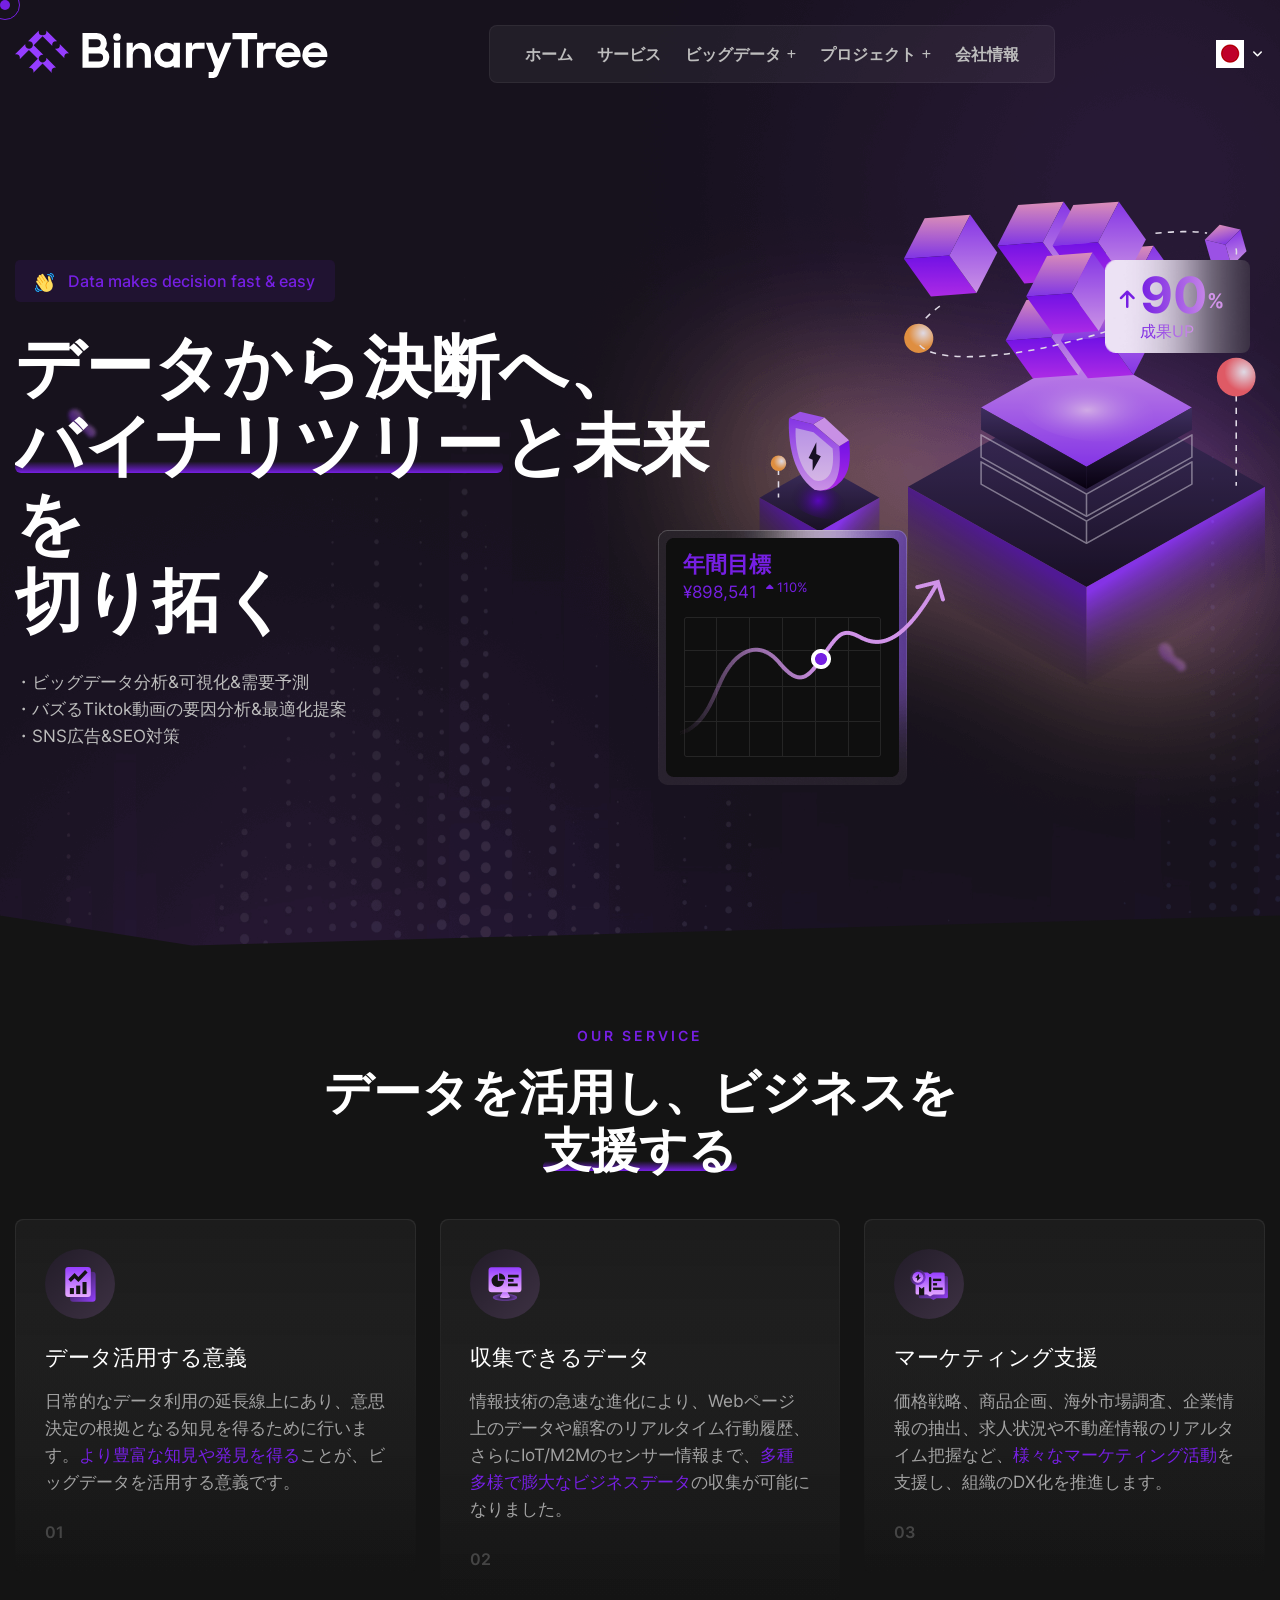
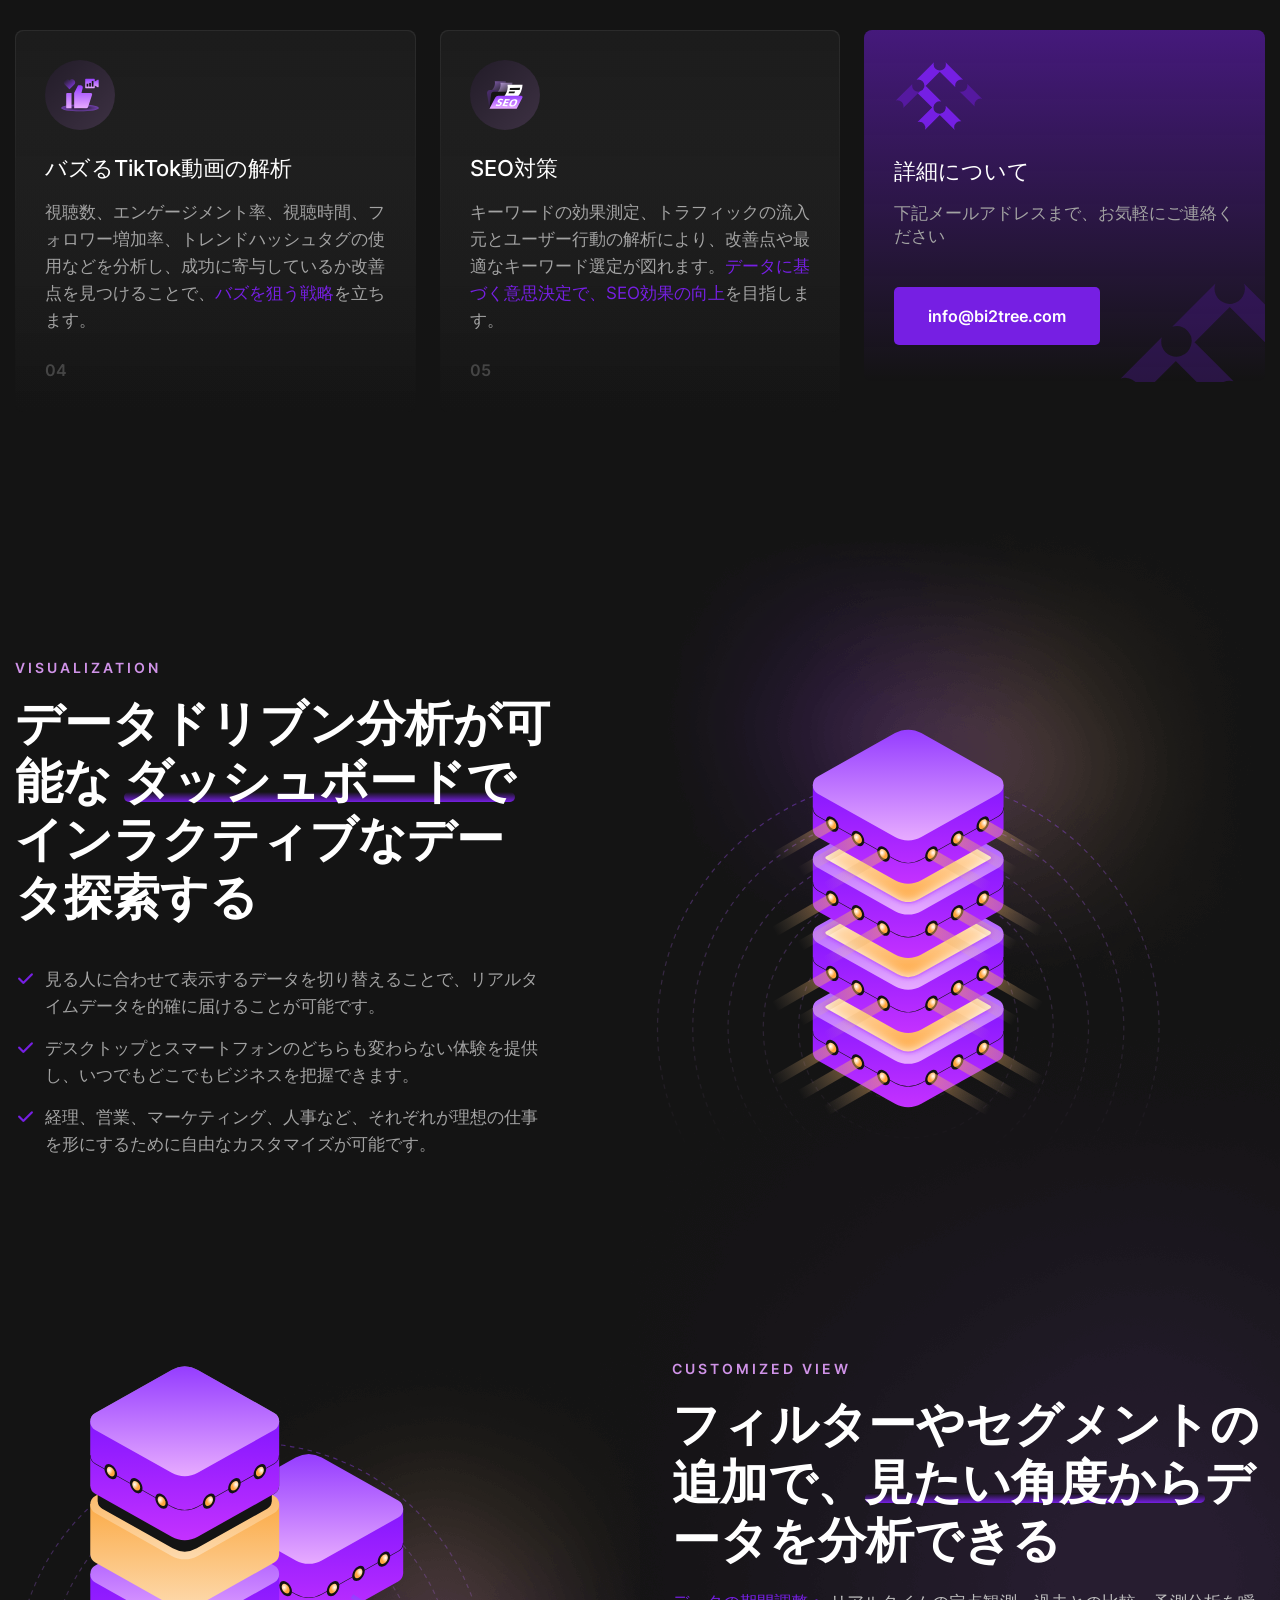
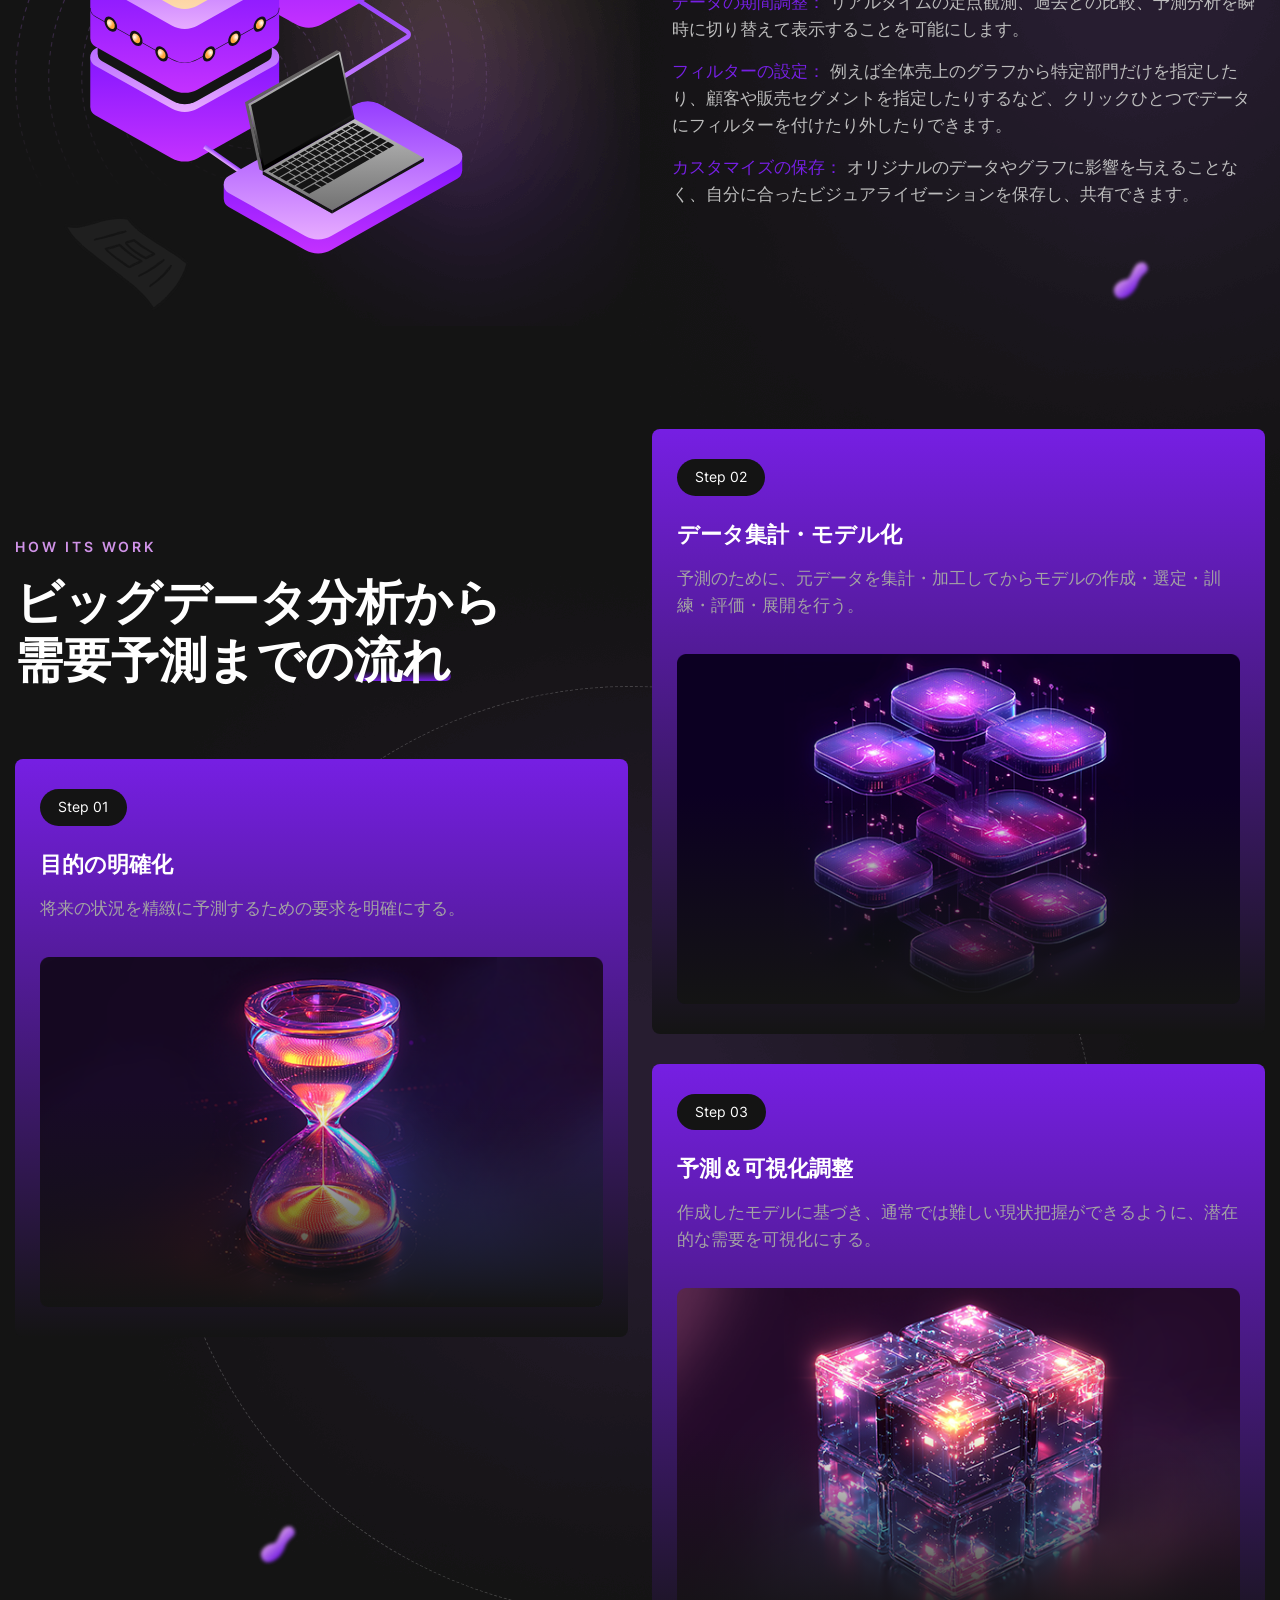
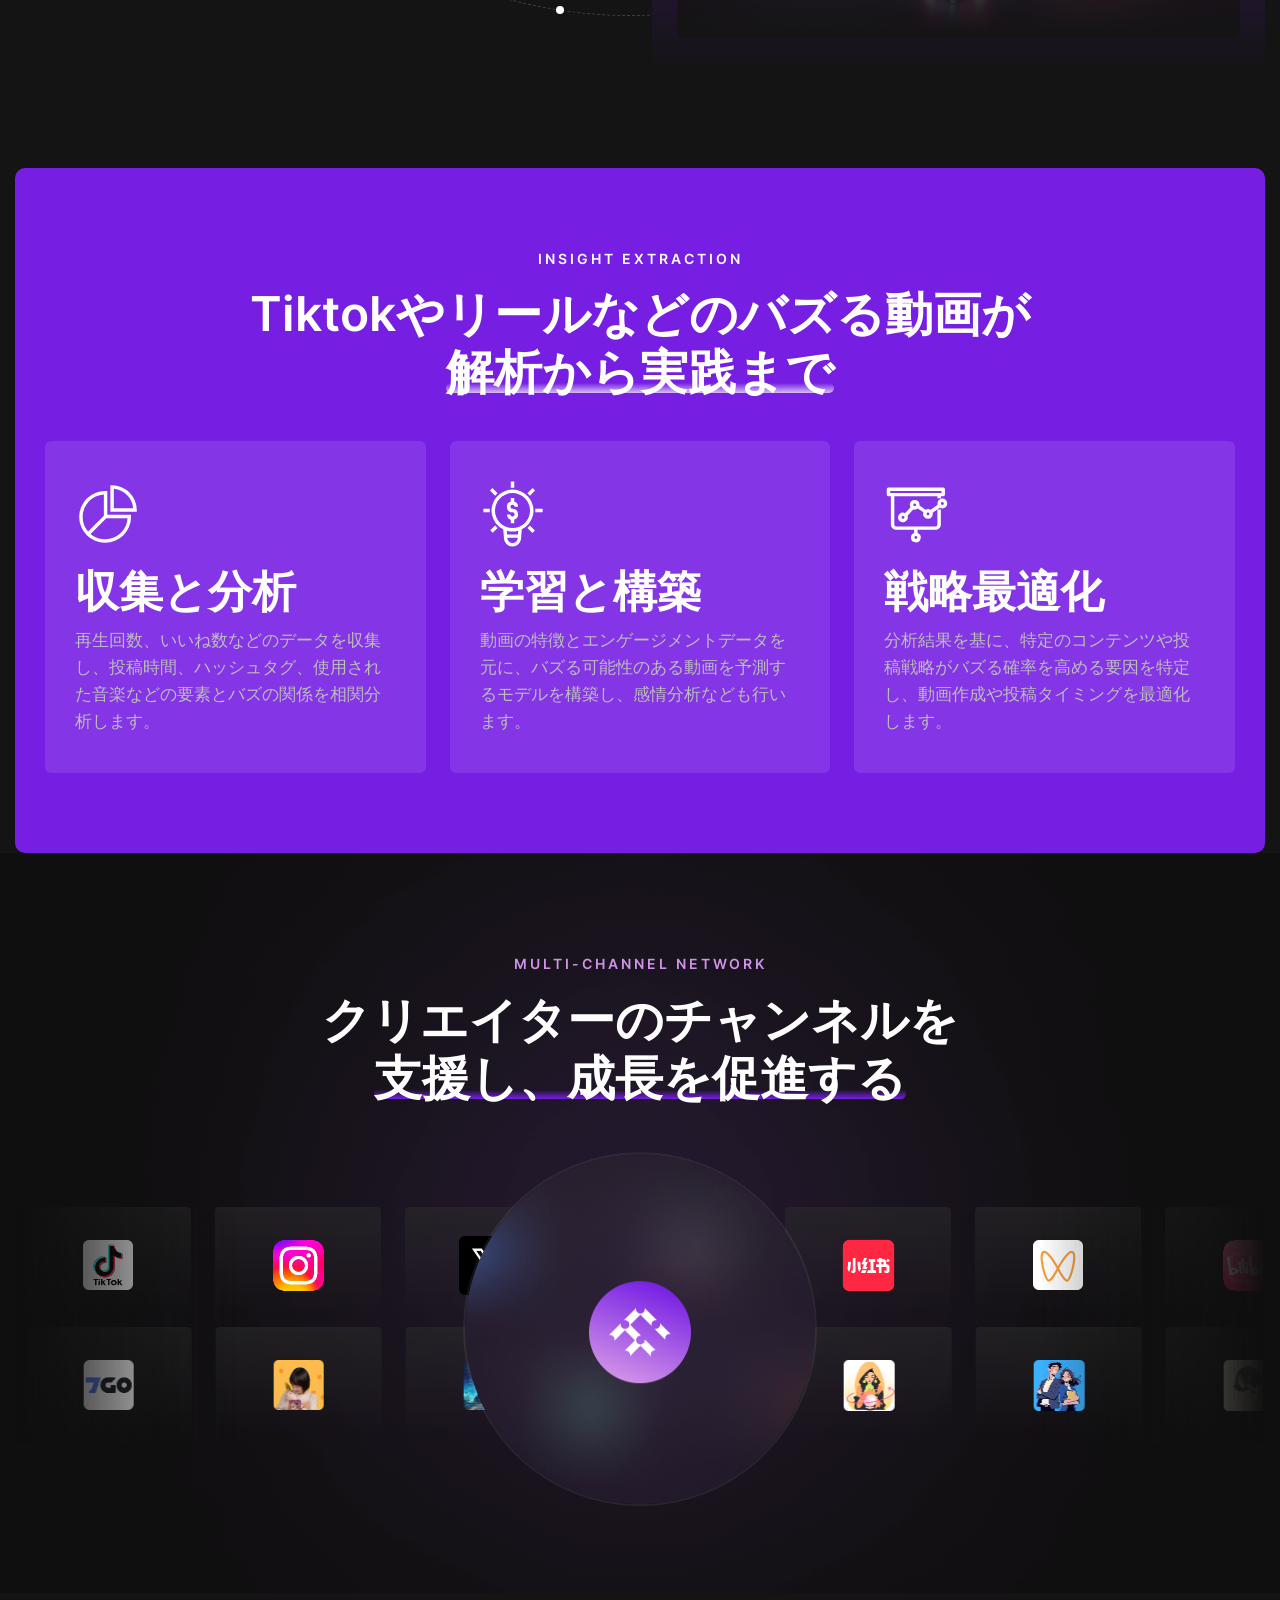
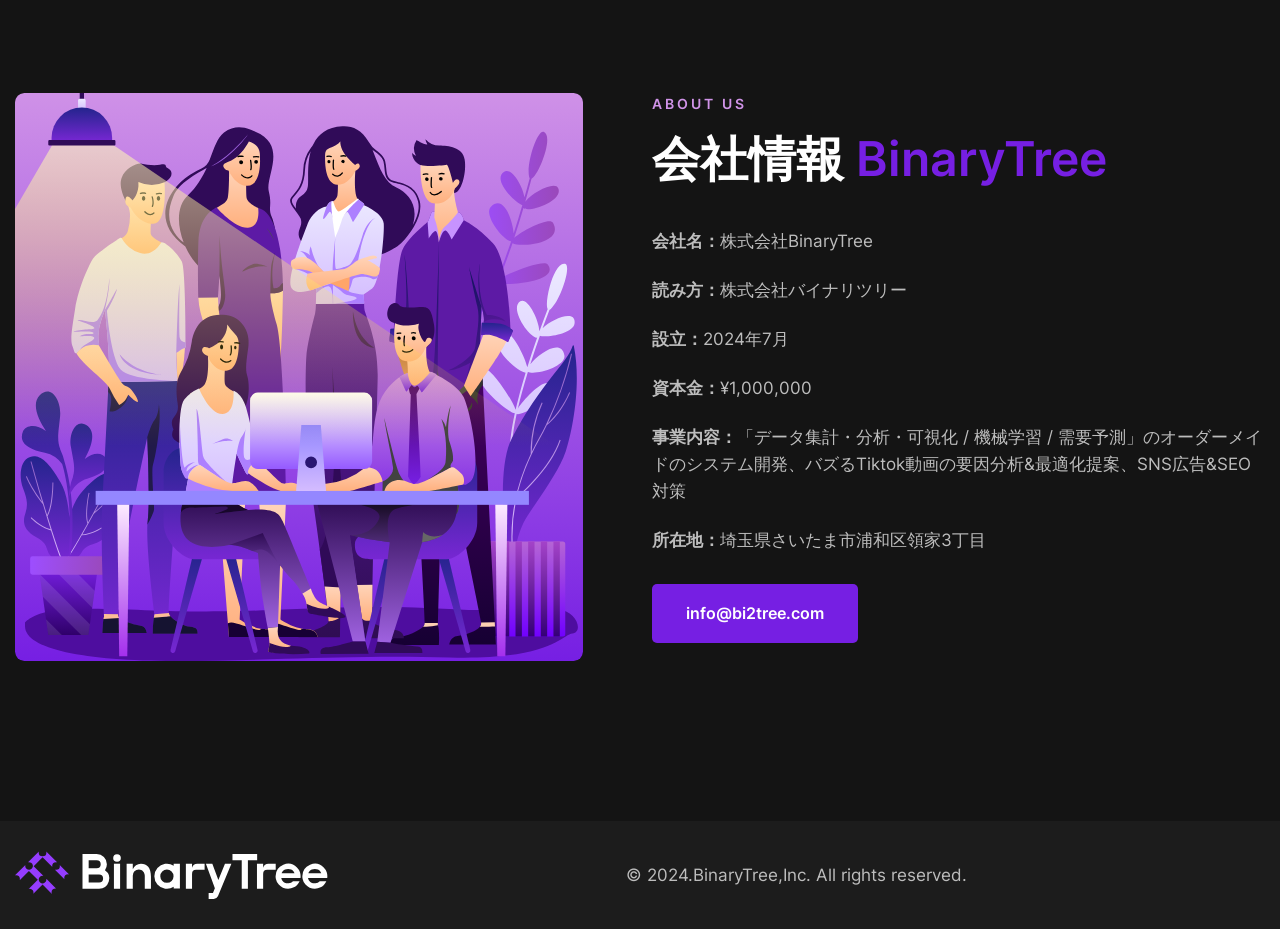
==== commit bdaa06cc: "modify kosuzu 4" ====
--- a/index.html
+++ b/index.html
@@ -527,7 +527,7 @@
 					<div class="about-one_tab-outer">
 						<div class="about-one_tab-shadow" style="background-image:url(static/image/tab-shadow.png)"></div>
 						<div class="about-one_tab-image">
-							<img src="static/picture/tabs.png" alt="">
+							<img src="static/picture/tabs.svg" alt="">
 						</div>
 					</div>
 				</div>
@@ -613,7 +613,7 @@
 						<!-- Step Block One -->
 						<div class="step-block_one">
 							<div class="step-block_one-inner">
-								<div class="step-block_one-steps">step 04</div>
+								<div class="step-block_one-steps">step 03</div>
 								<h5 class="step-block_one-title">予測＆可視化調整</h5>
 								<div class="step-block_one-text">作成したモデルに基づき、通常では難しい現状把握ができるように、潜在的な需要を可視化にする。</div>
 								<div class="step-block_one-content">
@@ -1045,31 +1045,31 @@
 						<!-- Icon -->
 						<div class="social_icon-box">
 							<a href="#">
-								<img src="static/picture/social-10.png" alt="">
+								<img src="static/picture/social-hill.png" alt="">
 							</a>
 						</div>
 						<!-- Icon -->
 						<div class="social_icon-box">
 							<a href="#">
-								<img src="static/picture/social-11.png" alt="">
+								<img src="static/picture/social-cam.png" alt="">
 							</a>
 						</div>
 						<!-- Icon -->
 						<div class="social_icon-box">
 							<a href="#">
-								<img src="static/picture/social-12.png" alt="">
+								<img src="static/picture/social-teller.png" alt="">
 							</a>
 						</div>
 						<!-- Icon -->
 						<div class="social_icon-box">
 							<a href="#">
-								<img src="static/picture/social-13.png" alt="">
+								<img src="static/picture/social-cap.png" alt="">
 							</a>
 						</div>
 						<!-- Icon -->
 						<div class="social_icon-box">
 							<a href="#">
-								<img src="static/picture/social-14.png" alt="">
+								<img src="static/picture/social-short.png" alt="">
 							</a>
 						</div>
 					</div>
--- a/static/css/style.css
+++ b/static/css/style.css
@@ -1771,7 +1771,7 @@
 
 .price-block_one-price{
 	position: relative;
-	font-size: 68px;
+	font-size: 40px;
 	line-height: 1em;
 	font-weight: 500;
 	color: var(--white-color);
@@ -1785,12 +1785,12 @@
 .price-block_one-price sup{
 	position: relative;
 	font-size: 28px;
-	top: -25px;
+	top: -10px;
 }
 
 .price-block_one-price sub{
 	position: relative;
-	font-size: 28px;
+	font-size: 20px;
 	font-weight: 400;
     font-style: italic;
 }
@@ -1884,7 +1884,7 @@
 
 .faq-one{
 	position: relative;
-	padding: 100px 0px 70px;
+	padding: 60px 10px;
 }
 
 .faq-one.style-two{
@@ -5751,7 +5751,7 @@
 
 .price-three{
 	position: relative;
-	padding: 100px 0px 80px;
+	padding: 100px 0 30px;
 	background-color: var(--color-four);
 	border-bottom: 1px solid rgba(var(--white-color-rgb), 0.05);
 }
--- a/static/css/responsive.css
+++ b/static/css/responsive.css
@@ -492,7 +492,7 @@
 
 	.cta-one_image-outer{
 		display: inline-block;
-		margin-top: 30px;
+		margin-top: 0;
 	}
 
 	.footer-newsletter{
@@ -955,7 +955,7 @@
 
 
 	.sec-title_text .step{
-		margin: 16px 0;
+		margin: 30px 0;
 	}
 
 	h1{
